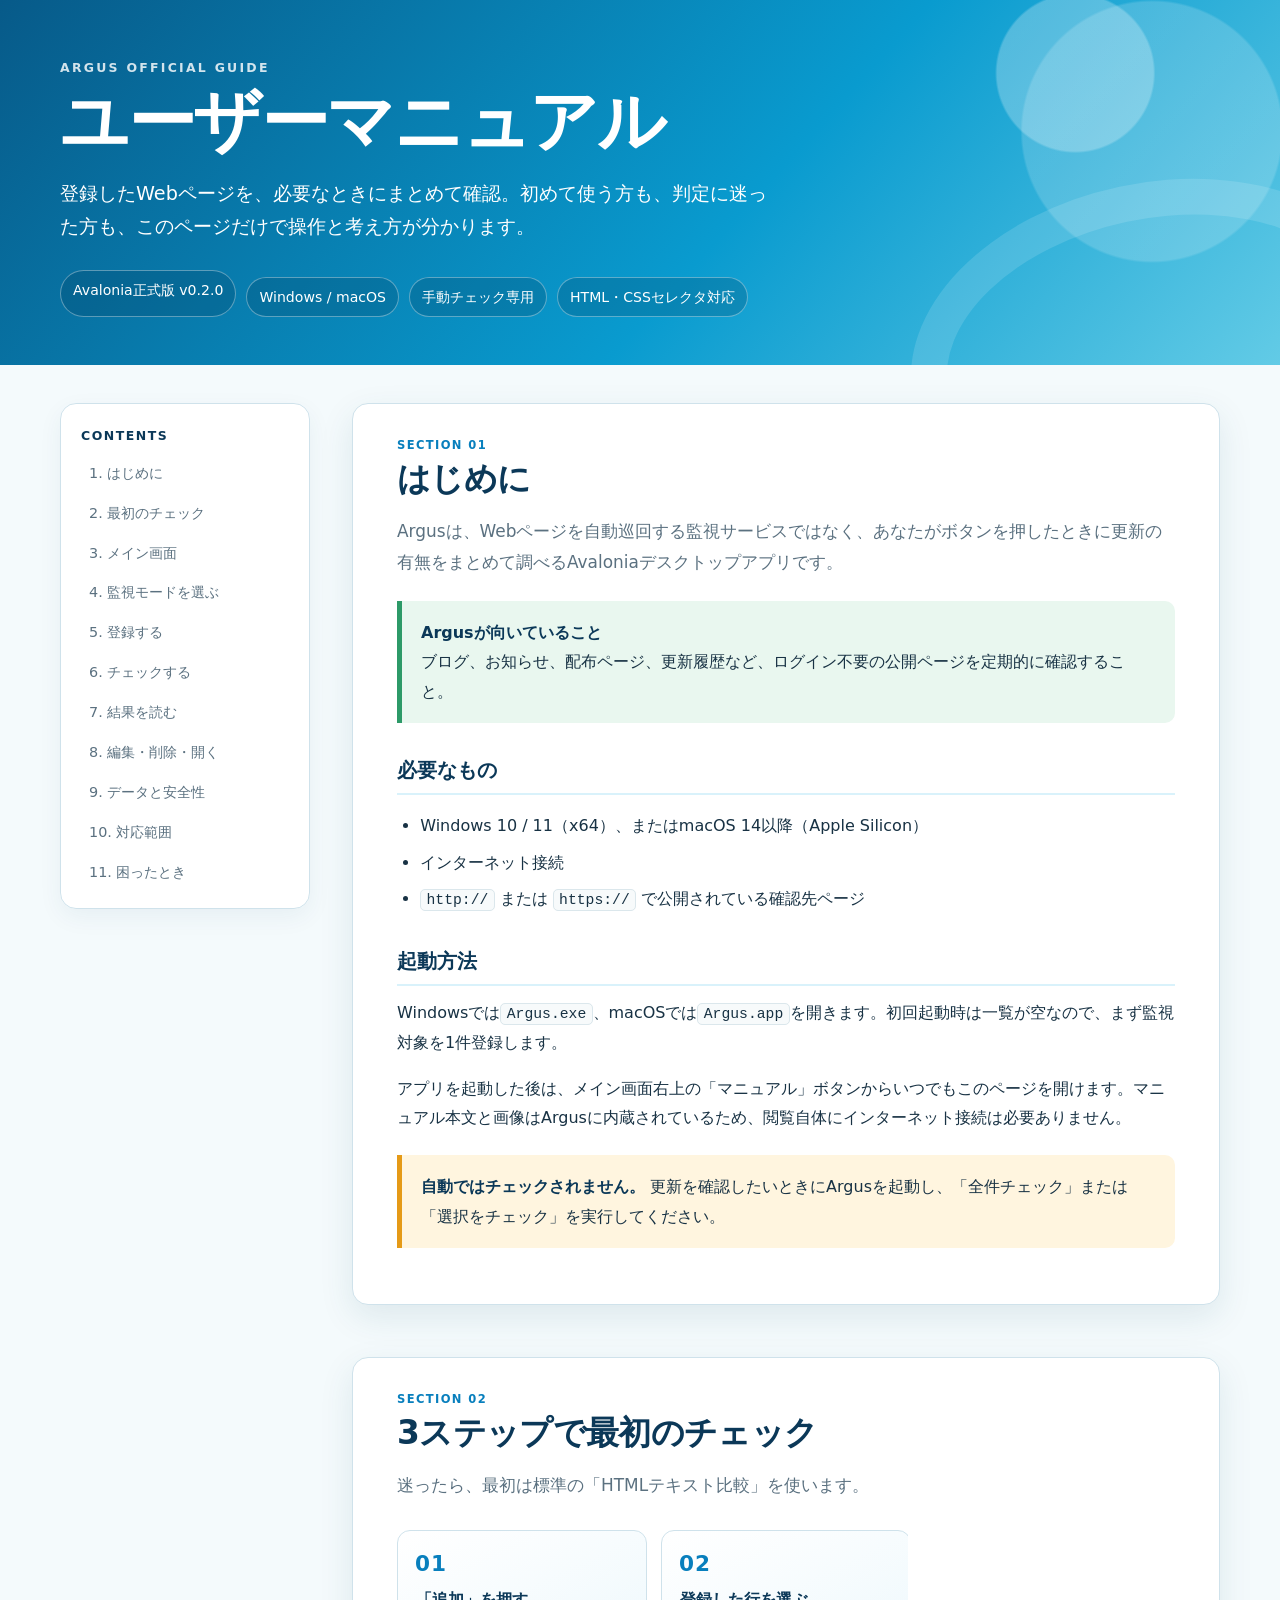
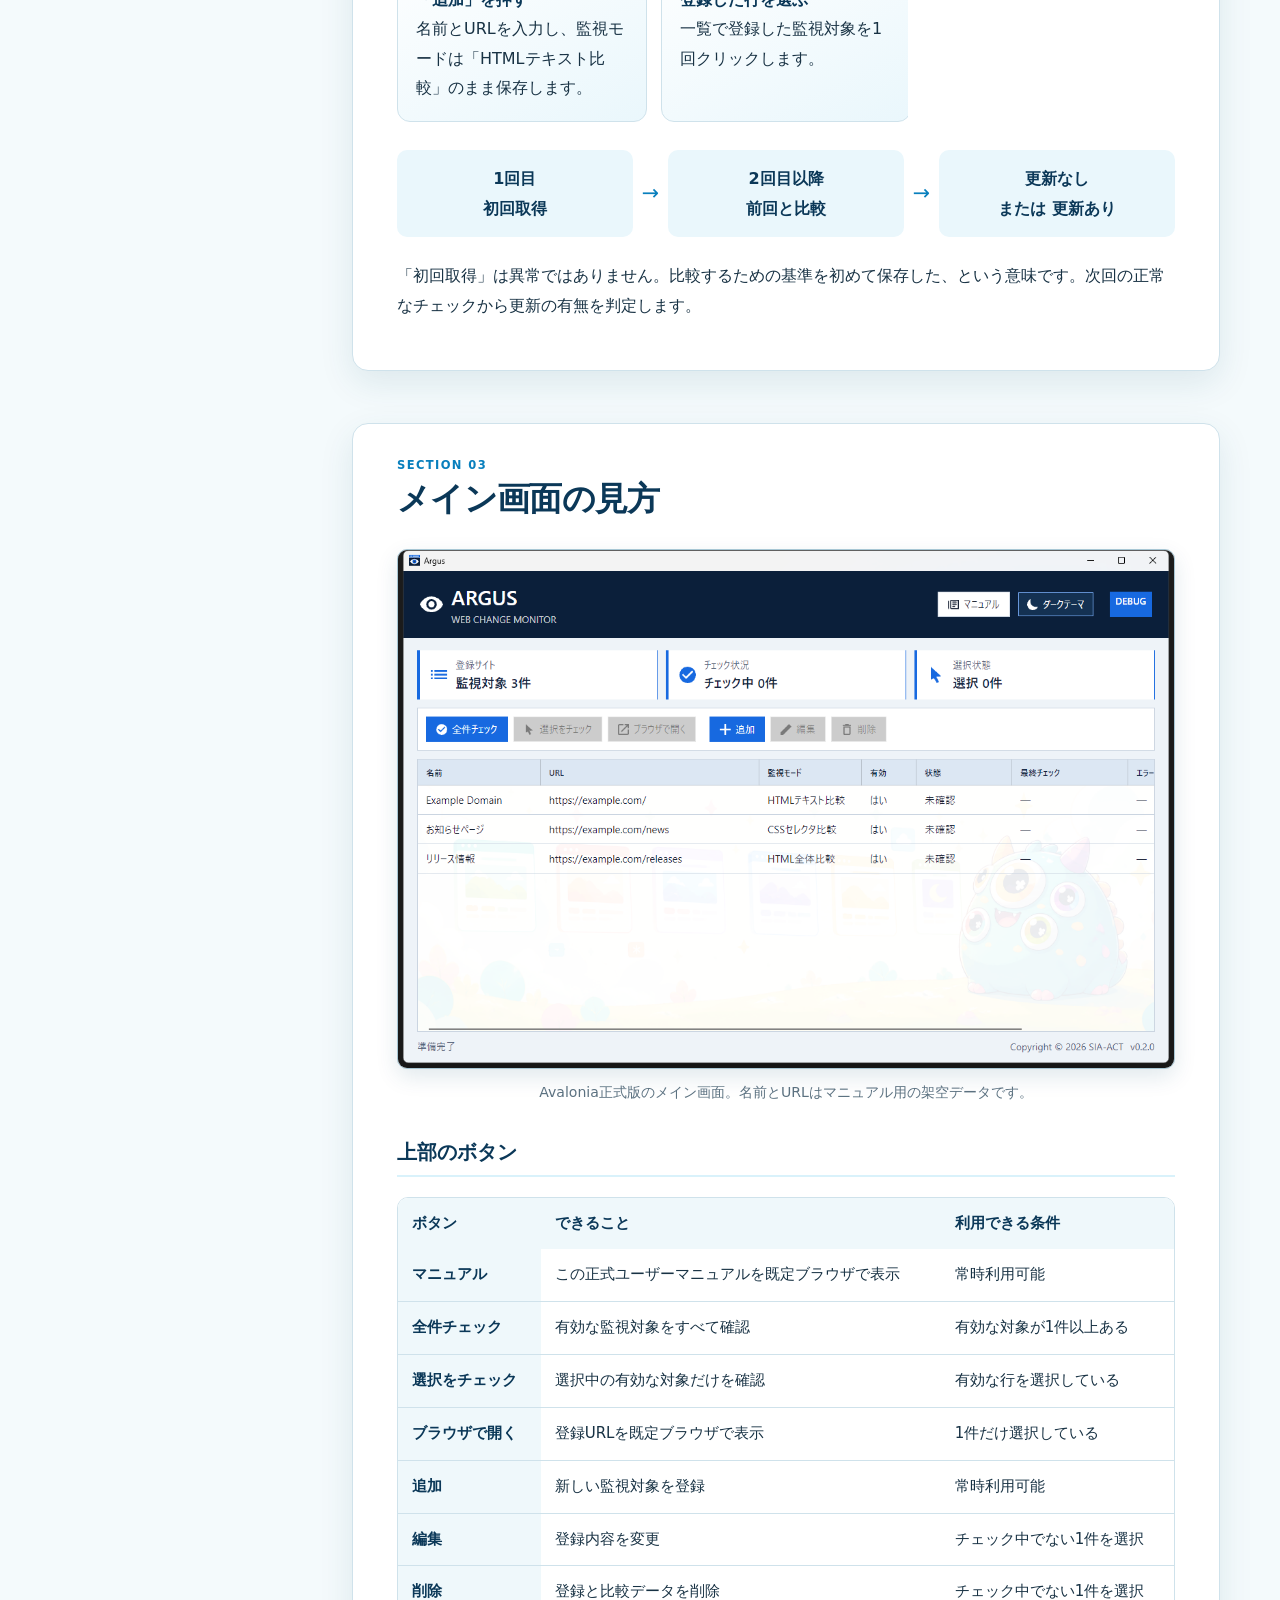
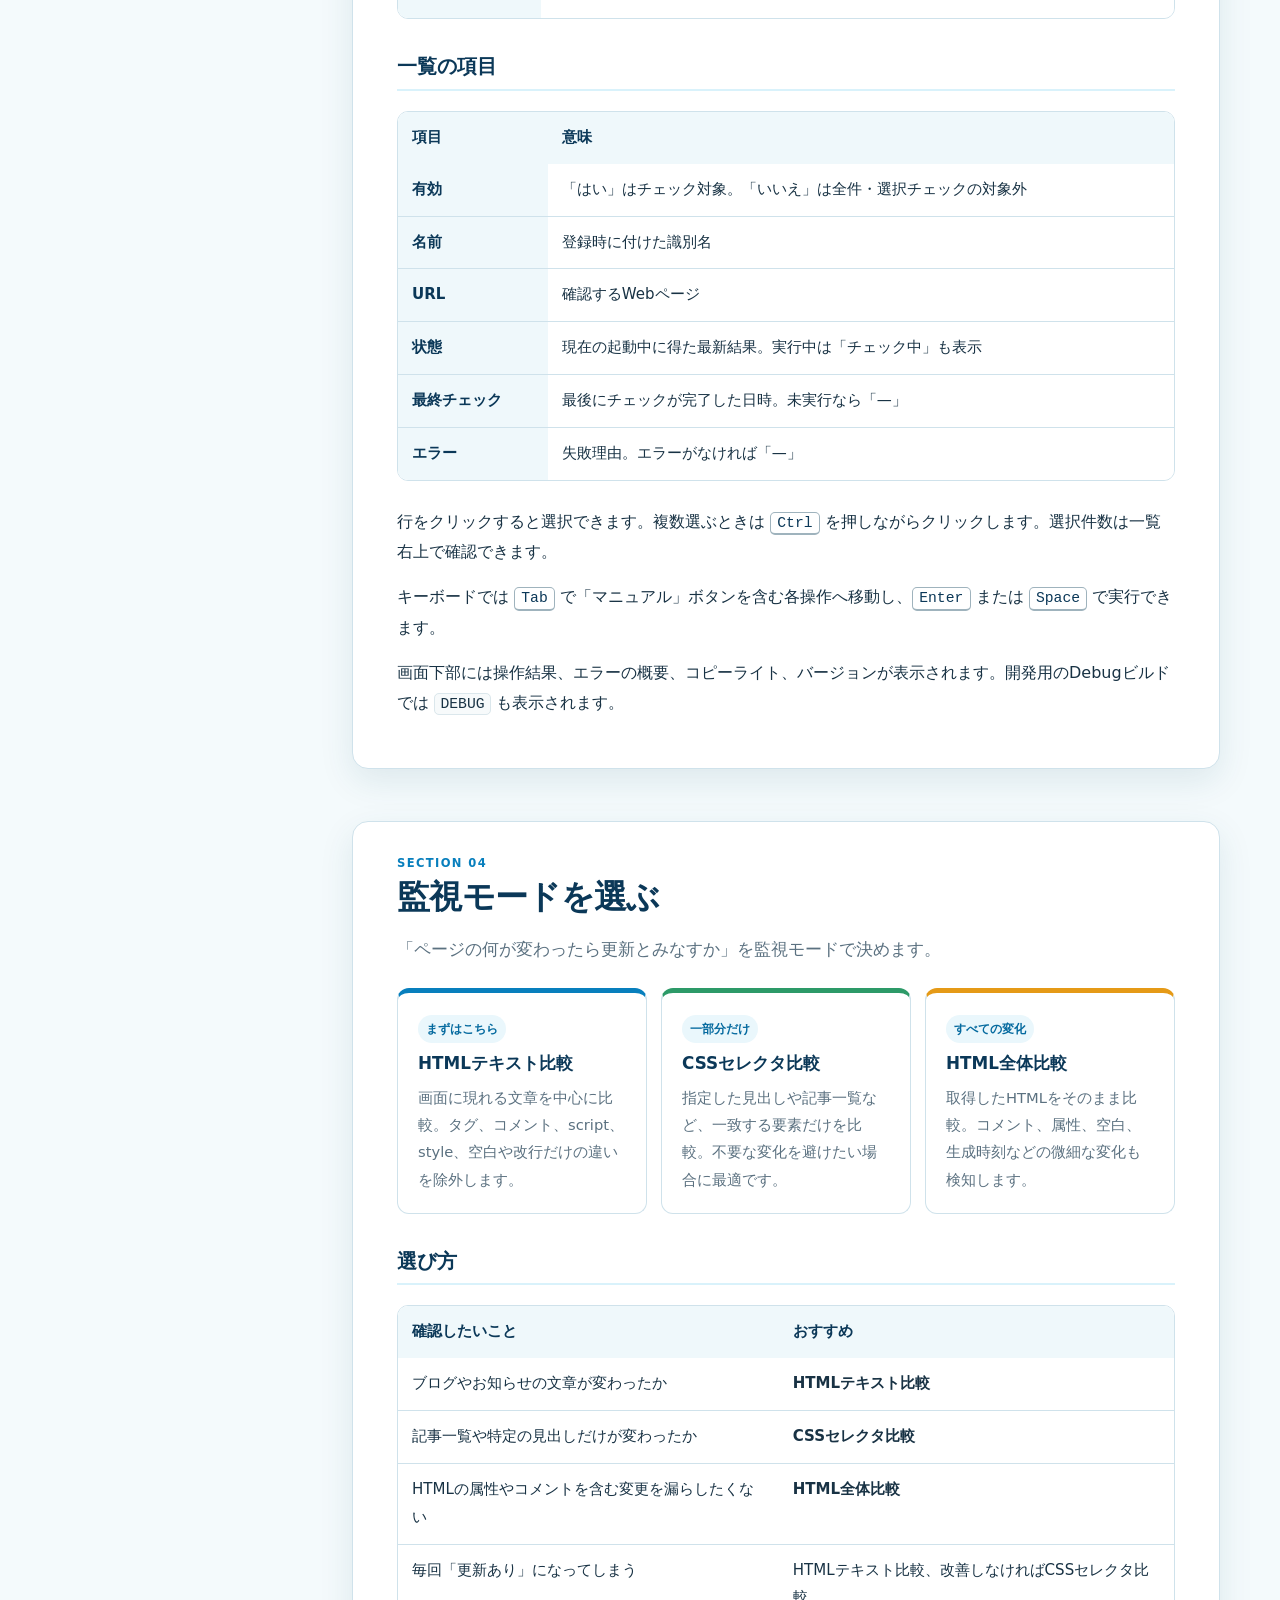
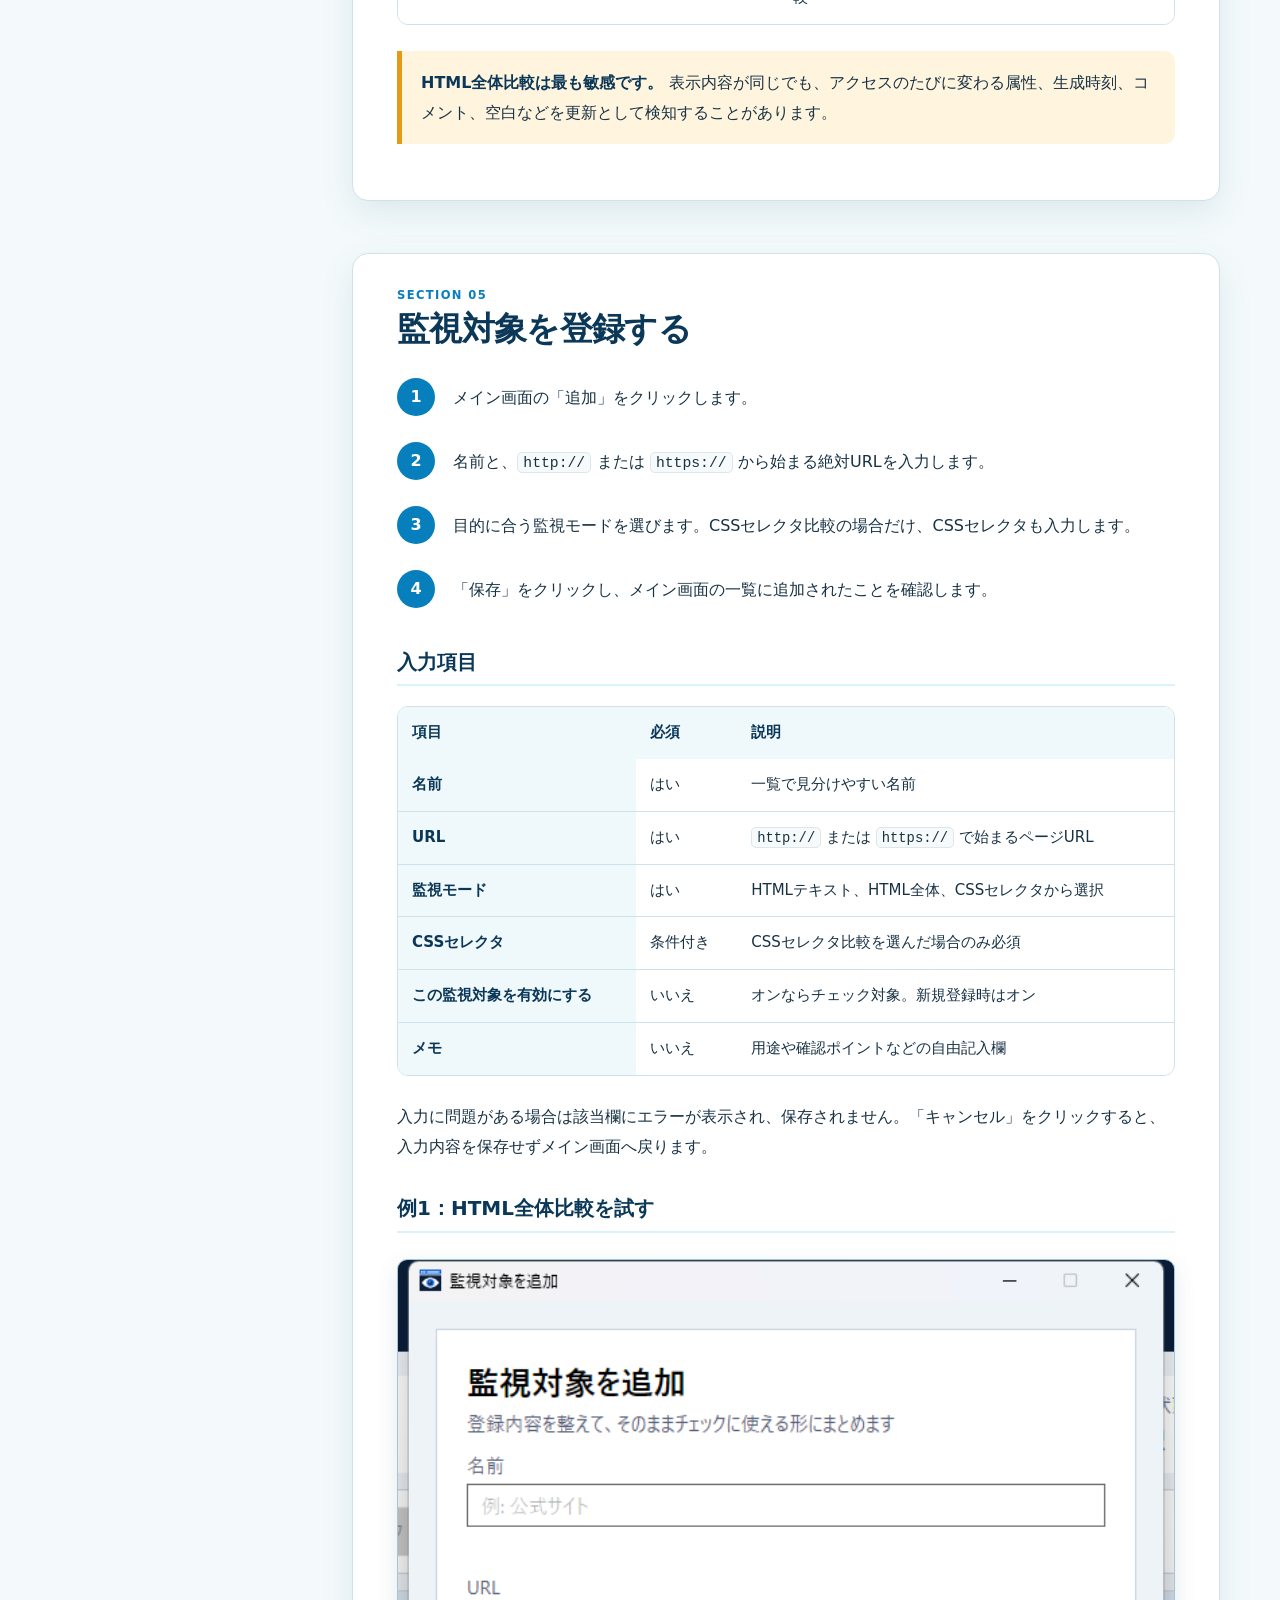
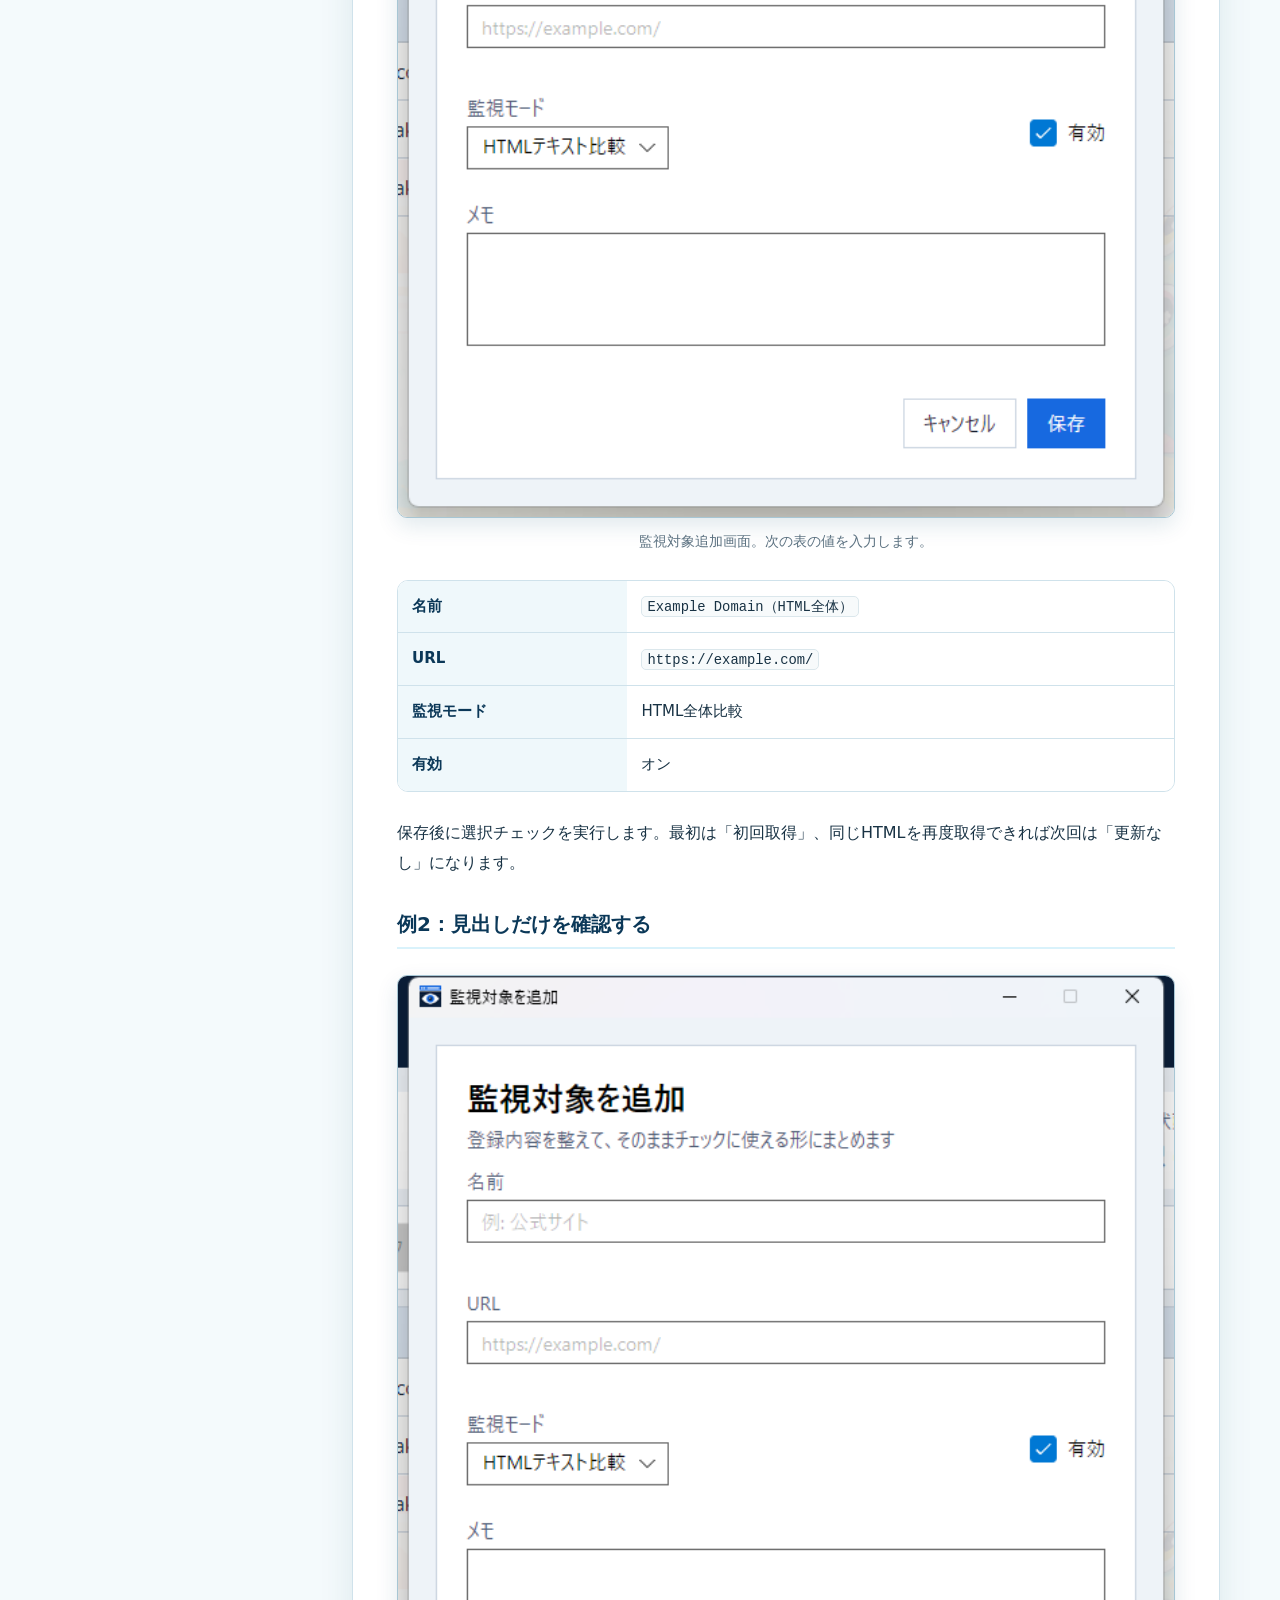
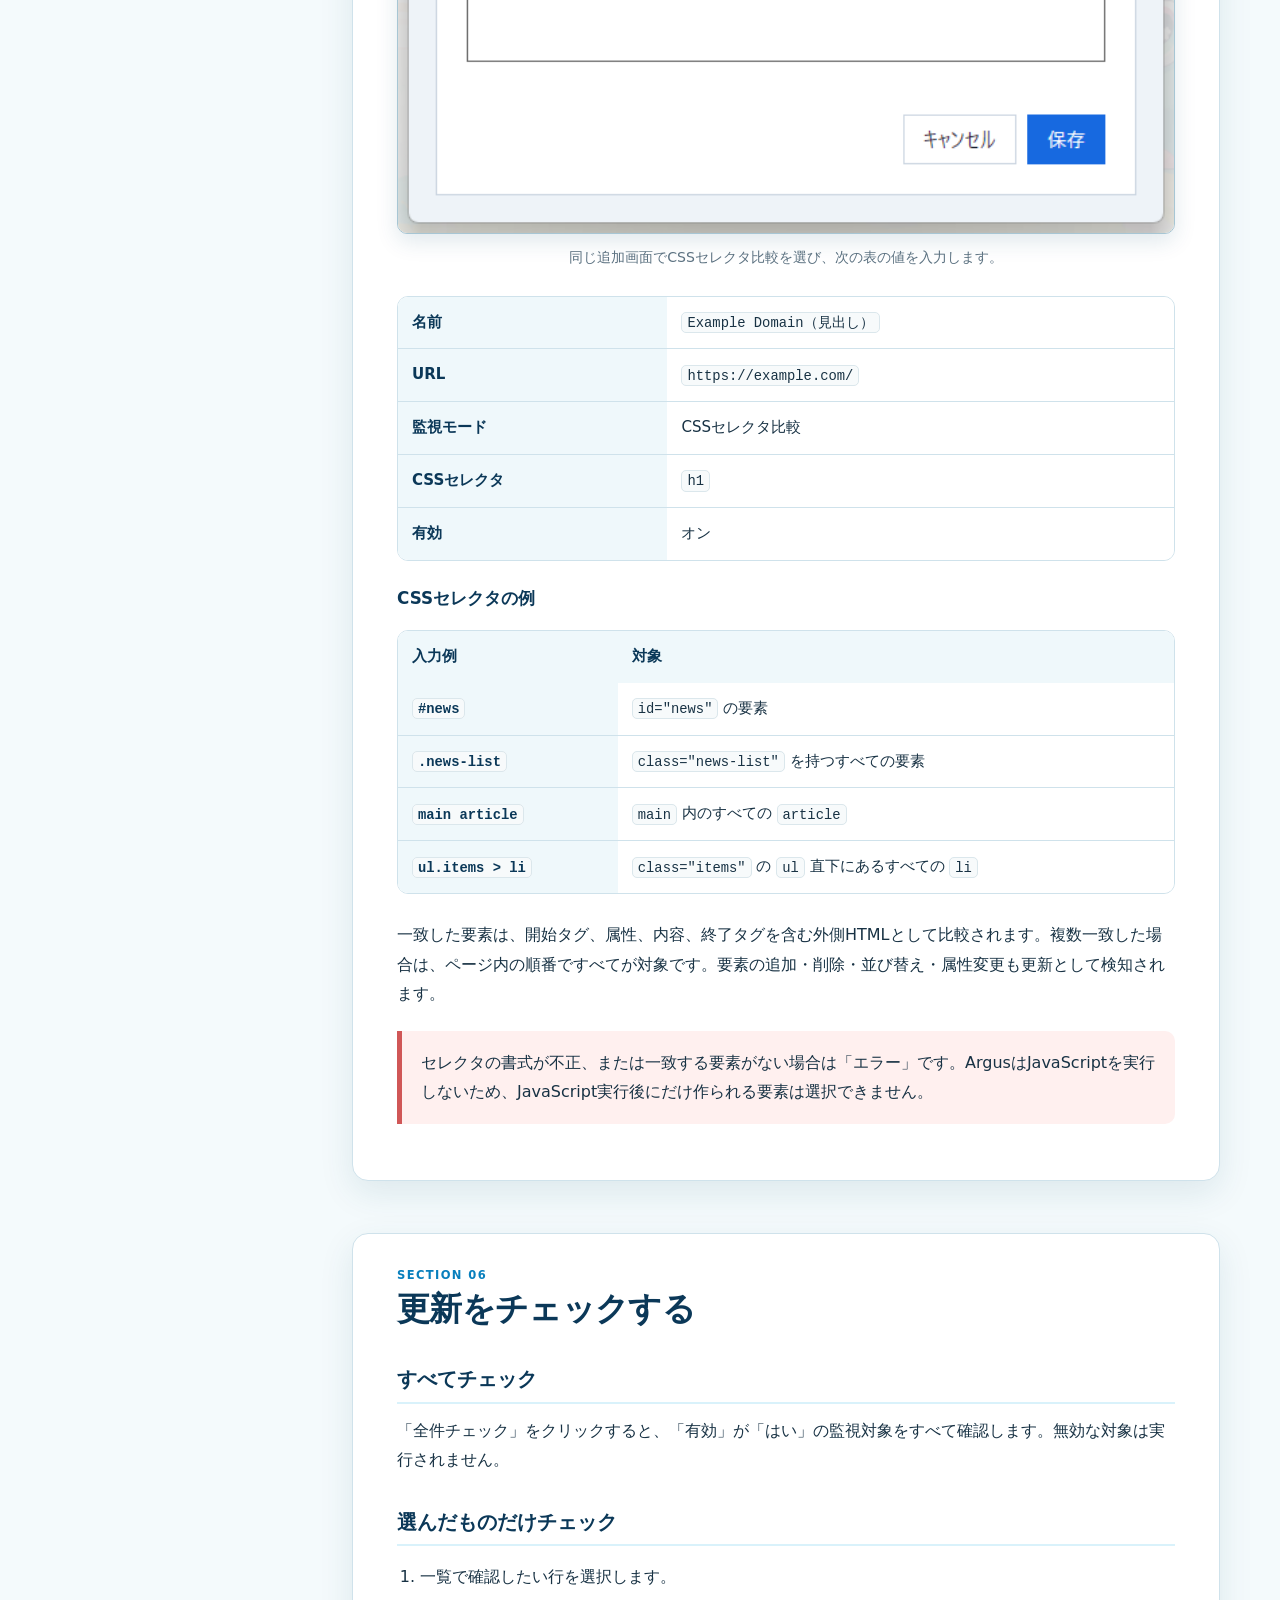
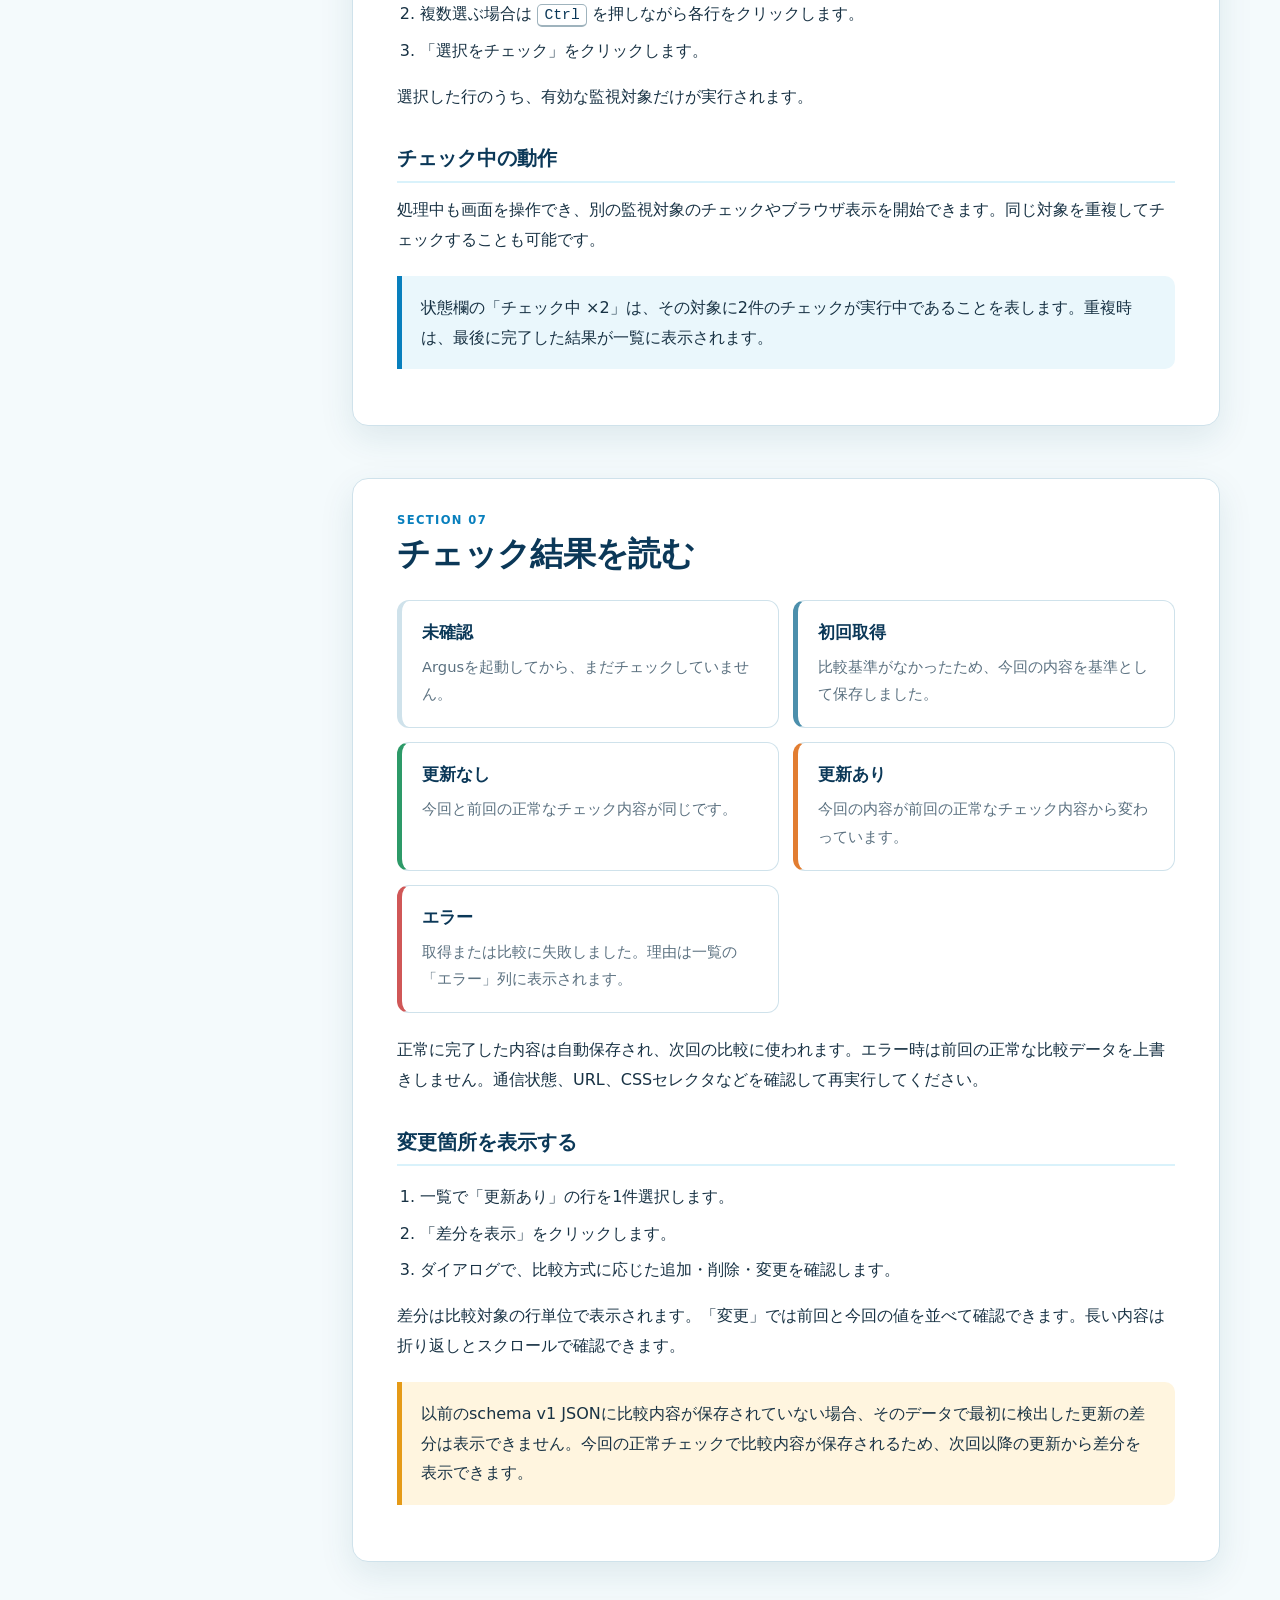
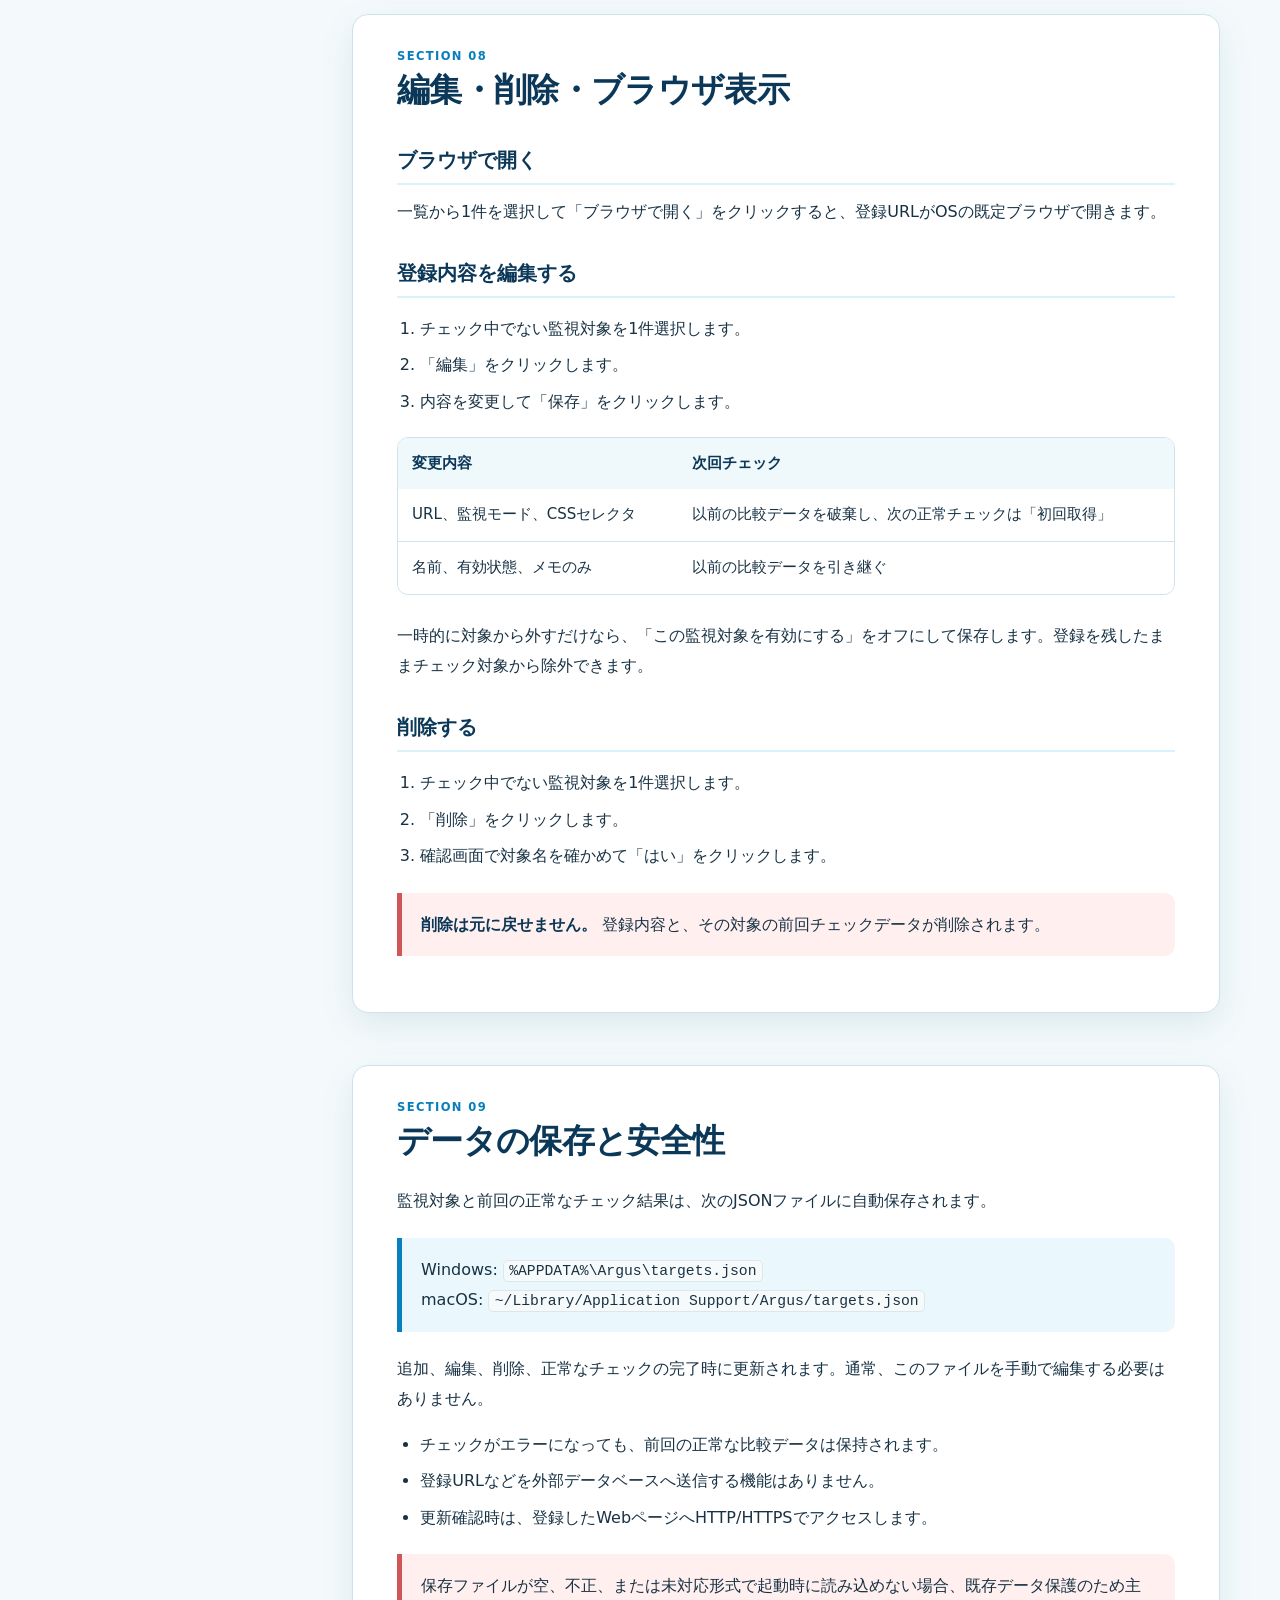
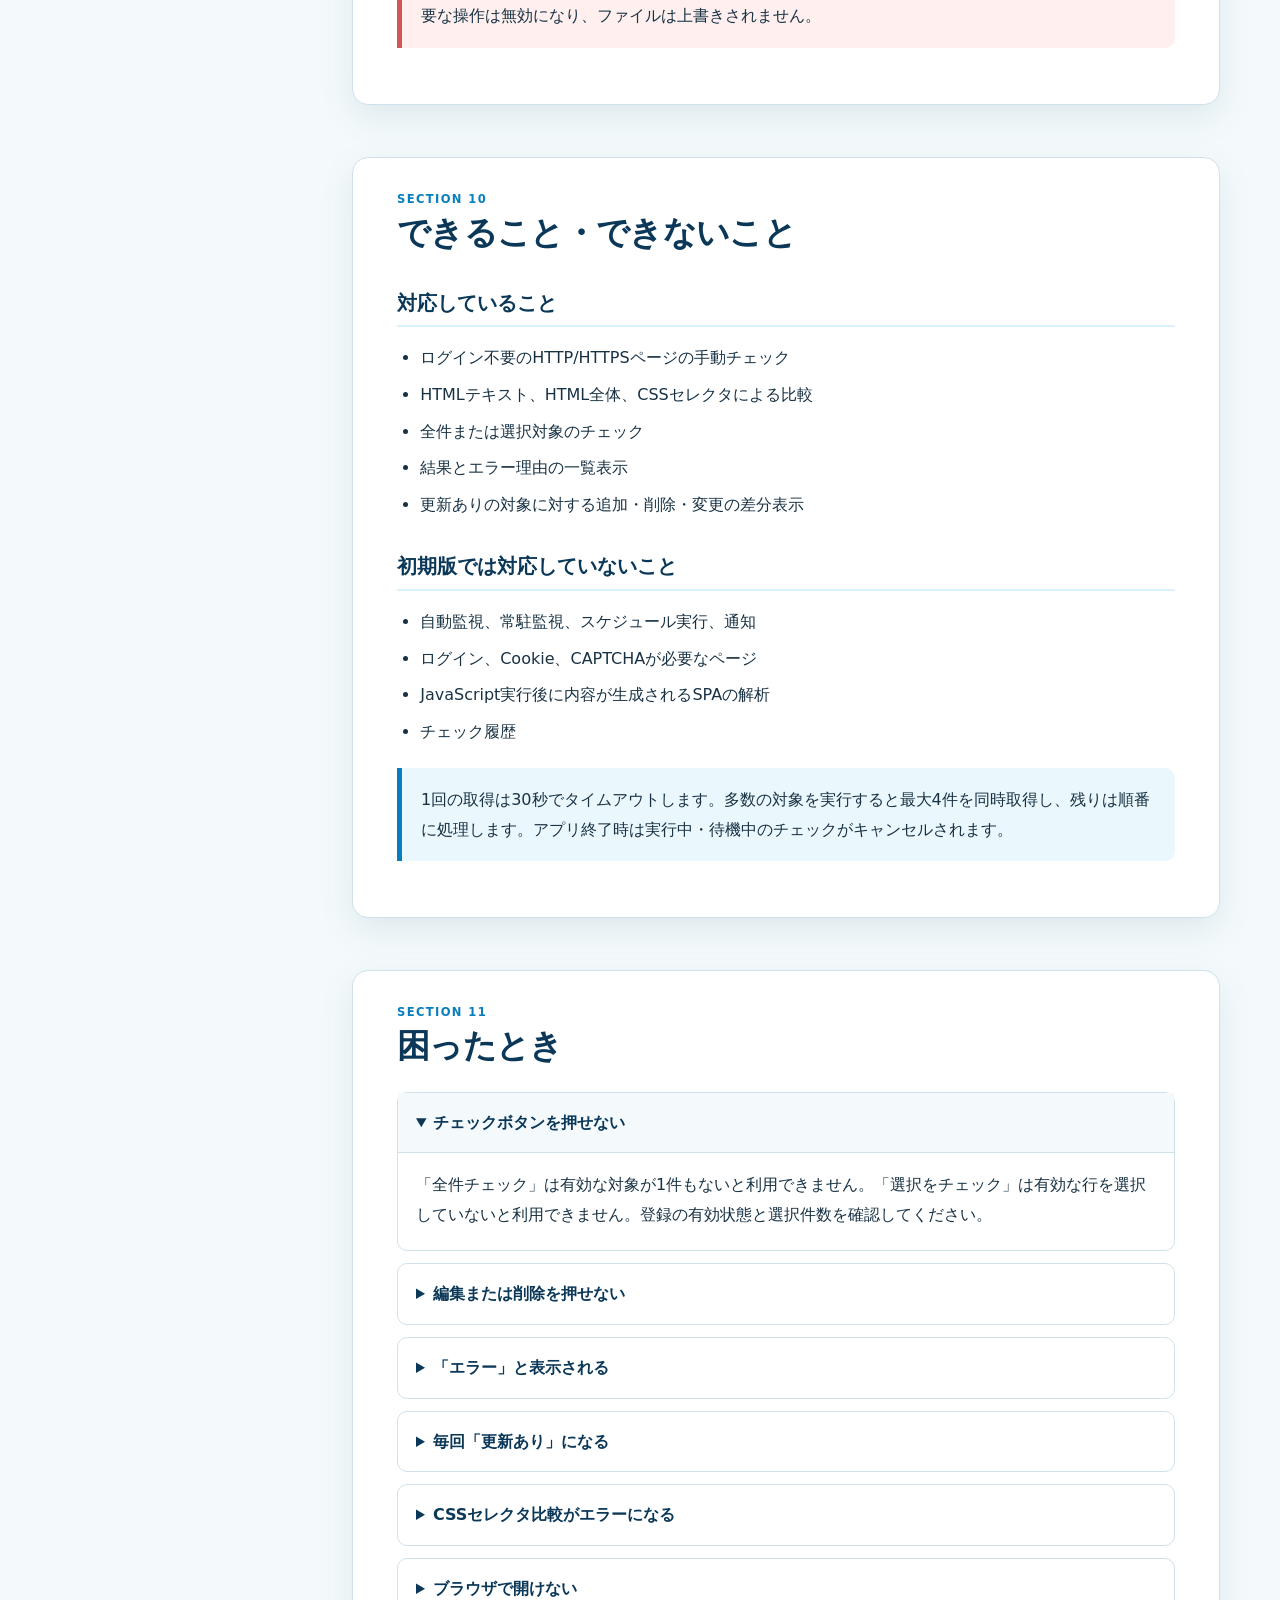
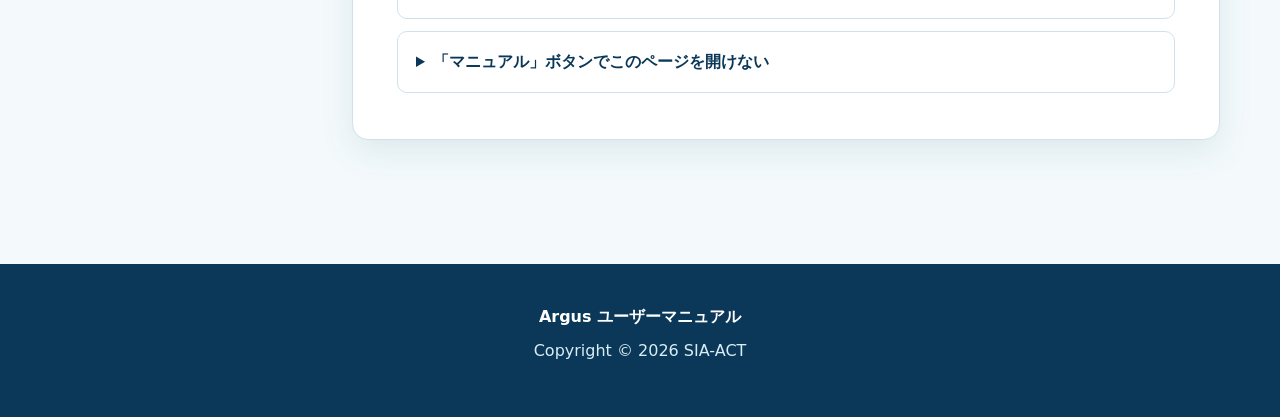
==== Manual/index.html @ 19c4c61d "設定移行計画と差分表示機能を追加" ====
<!doctype html>
<html lang="ja">
<head>
  <meta charset="utf-8">
  <meta name="viewport" content="width=device-width, initial-scale=1">
  <meta name="description" content="ArgusでWebページの更新を手動確認するための公式ユーザーマニュアル">
  <title>Argus ユーザーマニュアル</title>
  <style>
    :root {
      color-scheme: light;
      --navy: #0b3858;
      --blue: #087fbd;
      --blue-dark: #056a9f;
      --blue-pale: #eaf7fc;
      --sky: #d9f2fb;
      --ink: #183244;
      --muted: #5b7180;
      --line: #cfe2eb;
      --surface: #ffffff;
      --page: #f4fafc;
      --green: #17754c;
      --green-pale: #e9f7ef;
      --amber: #8a5200;
      --amber-pale: #fff5df;
      --red: #a53030;
      --red-pale: #fff0ef;
      --shadow: 0 12px 34px rgba(24, 74, 101, 0.10);
      --radius: 16px;
    }

    * { box-sizing: border-box; }

    html {
      scroll-behavior: smooth;
      scroll-padding-top: 24px;
    }

    body {
      margin: 0;
      color: var(--ink);
      background: var(--page);
      font-family: "Yu Gothic UI", "Meiryo", system-ui, sans-serif;
      font-size: 16px;
      line-height: 1.85;
    }

    a { color: var(--blue-dark); }
    a:hover { color: var(--navy); }
    img { max-width: 100%; height: auto; }
    code, kbd {
      font-family: Consolas, "Courier New", monospace;
      font-size: 0.92em;
    }

    code {
      padding: 0.12em 0.36em;
      border: 1px solid #dbe7ec;
      border-radius: 5px;
      background: #f7fafb;
    }

    kbd {
      padding: 0.14em 0.42em;
      border: 1px solid #9fb3bd;
      border-bottom-width: 2px;
      border-radius: 5px;
      background: #fff;
      color: var(--navy);
    }

    .skip-link {
      position: absolute;
      top: -80px;
      left: 16px;
      z-index: 10;
      padding: 10px 14px;
      border-radius: 8px;
      background: var(--navy);
      color: #fff;
    }

    .skip-link:focus { top: 12px; }

    .hero {
      position: relative;
      overflow: hidden;
      color: #fff;
      background:
        radial-gradient(circle at 84% 20%, rgba(255,255,255,.26) 0 7%, transparent 7.2%),
        radial-gradient(circle at 90% 36%, rgba(255,255,255,.17) 0 11%, transparent 11.2%),
        linear-gradient(132deg, #075a89 0%, #099bcf 58%, #62cbe6 100%);
    }

    .hero::after {
      content: "";
      position: absolute;
      right: -120px;
      bottom: -150px;
      width: 420px;
      height: 260px;
      border: 36px solid rgba(255,255,255,.13);
      border-radius: 50%;
      transform: rotate(-12deg);
    }

    .hero-inner {
      position: relative;
      z-index: 1;
      width: min(1160px, calc(100% - 40px));
      margin: 0 auto;
      padding: 56px 0 48px;
    }

    .eyebrow {
      margin: 0 0 6px;
      font-size: 0.78rem;
      font-weight: 700;
      letter-spacing: 0.18em;
      text-transform: uppercase;
      opacity: .82;
    }

    h1 {
      margin: 0;
      font-size: clamp(2.25rem, 6vw, 4.25rem);
      line-height: 1.08;
      letter-spacing: -0.035em;
    }

    .hero-copy {
      max-width: 720px;
      margin: 18px 0 0;
      font-size: clamp(1rem, 2vw, 1.2rem);
      line-height: 1.75;
    }

    .hero-meta {
      display: flex;
      flex-wrap: wrap;
      gap: 10px;
      margin: 26px 0 0;
      padding: 0;
      list-style: none;
    }

    .hero-meta li {
      padding: 6px 12px;
      border: 1px solid rgba(255,255,255,.35);
      border-radius: 999px;
      background: rgba(4,55,87,.22);
      font-size: .88rem;
    }

    .layout {
      display: grid;
      grid-template-columns: 250px minmax(0, 1fr);
      gap: 42px;
      width: min(1160px, calc(100% - 40px));
      margin: 38px auto 72px;
      align-items: start;
    }

    .toc {
      position: sticky;
      top: 20px;
      padding: 20px;
      border: 1px solid var(--line);
      border-radius: var(--radius);
      background: rgba(255,255,255,.94);
      box-shadow: 0 8px 24px rgba(24,74,101,.06);
    }

    .toc-title {
      margin: 0 0 10px;
      color: var(--navy);
      font-size: .78rem;
      font-weight: 800;
      letter-spacing: .12em;
      text-transform: uppercase;
    }

    .toc ol {
      margin: 0;
      padding: 0;
      list-style: none;
    }

    .toc a {
      display: block;
      padding: 6px 8px;
      border-radius: 7px;
      color: var(--muted);
      font-size: .9rem;
      line-height: 1.45;
      text-decoration: none;
    }

    .toc a:hover, .toc a:focus-visible {
      color: var(--navy);
      background: var(--blue-pale);
    }

    main { min-width: 0; }

    section {
      margin: 0 0 52px;
      padding: 34px clamp(22px, 4vw, 44px);
      border: 1px solid var(--line);
      border-radius: var(--radius);
      background: var(--surface);
      box-shadow: var(--shadow);
    }

    h2, h3, h4 {
      color: var(--navy);
      line-height: 1.38;
    }

    h2 {
      margin: 0 0 22px;
      font-size: clamp(1.55rem, 3vw, 2.05rem);
      letter-spacing: -.02em;
    }

    h2 .num {
      display: block;
      margin-bottom: 3px;
      color: var(--blue);
      font-size: .72rem;
      letter-spacing: .12em;
      text-transform: uppercase;
    }

    h3 {
      margin: 34px 0 12px;
      padding-bottom: 8px;
      border-bottom: 2px solid var(--sky);
      font-size: 1.25rem;
    }

    h4 { margin: 26px 0 8px; font-size: 1.05rem; }
    p { margin: 0 0 16px; }
    ul, ol { padding-left: 1.45em; }
    li + li { margin-top: 7px; }

    .lead {
      margin-top: -8px;
      color: var(--muted);
      font-size: 1.06rem;
    }

    .quick-start {
      display: grid;
      grid-template-columns: repeat(3, 1fr);
      gap: 14px;
      margin: 28px 0;
      padding: 0;
      list-style: none;
      counter-reset: quick;
    }

    .quick-start li {
      position: relative;
      min-height: 148px;
      margin: 0;
      padding: 54px 18px 18px;
      border: 1px solid var(--line);
      border-radius: 13px;
      background: linear-gradient(155deg, #fff, var(--blue-pale));
      counter-increment: quick;
    }

    .quick-start li::before {
      content: counter(quick, decimal-leading-zero);
      position: absolute;
      top: 13px;
      left: 17px;
      color: var(--blue);
      font-size: 1.35rem;
      font-weight: 800;
      letter-spacing: .04em;
    }

    .quick-start strong { display: block; color: var(--navy); }

    .callout {
      margin: 22px 0;
      padding: 17px 19px;
      border-left: 5px solid var(--blue);
      border-radius: 0 10px 10px 0;
      background: var(--blue-pale);
    }

    .callout strong { color: var(--navy); }
    .callout p:last-child { margin-bottom: 0; }
    .callout.warning { border-color: #e59a17; background: var(--amber-pale); }
    .callout.danger { border-color: #d05757; background: var(--red-pale); }
    .callout.success { border-color: #2d9a68; background: var(--green-pale); }

    figure { margin: 26px 0; }

    figure img {
      display: block;
      width: 100%;
      border: 1px solid #a7c6d4;
      border-radius: 10px;
      background: #fff;
      box-shadow: 0 8px 22px rgba(12,71,103,.12);
    }

    figcaption {
      margin-top: 10px;
      color: var(--muted);
      font-size: .88rem;
      text-align: center;
    }

    .table-wrap {
      overflow-x: auto;
      margin: 20px 0 26px;
      border: 1px solid var(--line);
      border-radius: 11px;
    }

    table {
      width: 100%;
      border-collapse: collapse;
      background: #fff;
      font-size: .94rem;
    }

    th, td {
      padding: 12px 14px;
      border-bottom: 1px solid var(--line);
      text-align: left;
      vertical-align: top;
    }

    tr:last-child th, tr:last-child td { border-bottom: 0; }
    th { color: var(--navy); background: #eff8fb; font-weight: 700; }

    .mode-grid, .status-grid {
      display: grid;
      grid-template-columns: repeat(3, 1fr);
      gap: 14px;
      margin: 22px 0;
    }

    .mode-card, .status-card {
      padding: 20px;
      border: 1px solid var(--line);
      border-radius: 12px;
      background: #fff;
    }

    .mode-card h3, .status-card h3 {
      margin: 0 0 9px;
      padding: 0;
      border: 0;
      font-size: 1.05rem;
    }

    .mode-card p, .status-card p { margin: 0; color: var(--muted); font-size: .92rem; }
    .mode-card.recommended { border-top: 5px solid var(--blue); }
    .mode-card.precise { border-top: 5px solid #2d9a68; }
    .mode-card.sensitive { border-top: 5px solid #e59a17; }

    .badge {
      display: inline-block;
      margin-bottom: 9px;
      padding: 3px 8px;
      border-radius: 999px;
      color: var(--blue-dark);
      background: var(--blue-pale);
      font-size: .75rem;
      font-weight: 700;
    }

    .steps { counter-reset: steps; list-style: none; padding: 0; }
    .steps > li {
      position: relative;
      min-height: 48px;
      margin: 16px 0;
      padding: 8px 0 8px 56px;
      counter-increment: steps;
    }

    .steps > li::before {
      content: counter(steps);
      position: absolute;
      left: 0;
      top: 3px;
      display: grid;
      width: 38px;
      height: 38px;
      place-items: center;
      border-radius: 50%;
      color: #fff;
      background: var(--blue);
      font-weight: 800;
    }

    .status-grid { grid-template-columns: repeat(2, 1fr); }
    .status-card { border-left: 5px solid var(--line); }
    .status-card.first { border-left-color: #4c8fac; }
    .status-card.same { border-left-color: #2d9a68; }
    .status-card.changed { border-left-color: #e27d31; }
    .status-card.error { border-left-color: #d05757; }

    details {
      margin: 12px 0;
      border: 1px solid var(--line);
      border-radius: 10px;
      background: #fff;
    }

    summary {
      padding: 15px 18px;
      color: var(--navy);
      cursor: pointer;
      font-weight: 700;
    }

    details[open] summary { border-bottom: 1px solid var(--line); background: #f4fafc; }
    .details-body { padding: 17px 18px 5px; }

    .mini-flow {
      display: flex;
      align-items: stretch;
      gap: 9px;
      margin: 24px 0;
    }

    .mini-flow div {
      flex: 1;
      padding: 14px;
      border-radius: 10px;
      color: var(--navy);
      background: var(--blue-pale);
      text-align: center;
      font-weight: 700;
    }

    .mini-flow span { align-self: center; color: var(--blue); font-size: 1.3rem; }

    .footer {
      padding: 34px 20px 48px;
      color: #d9edf5;
      background: var(--navy);
      text-align: center;
    }

    .footer strong { color: #fff; }
    .footer p { margin: 4px 0; }

    @media (max-width: 900px) {
      .layout { grid-template-columns: 1fr; gap: 22px; }
      .toc { position: static; }
      .toc ol { columns: 2; }
      .quick-start, .mode-grid { grid-template-columns: 1fr; }
      .quick-start li { min-height: 0; }
    }

    @media (max-width: 620px) {
      body { font-size: 15px; }
      .hero-inner, .layout { width: min(100% - 24px, 1160px); }
      .hero-inner { padding: 38px 0 36px; }
      .layout { margin-top: 18px; }
      section { padding: 26px 18px; margin-bottom: 24px; border-radius: 12px; }
      .toc ol { columns: 1; }
      .status-grid { grid-template-columns: 1fr; }
      .mini-flow { display: grid; }
      .mini-flow span { transform: rotate(90deg); text-align: center; }
      th, td { min-width: 130px; padding: 10px; }
    }

    @media print {
      body { background: #fff; font-size: 11pt; }
      .hero { color: var(--ink); background: #fff; border-bottom: 2px solid var(--navy); }
      .hero-inner { padding: 24px 0; }
      .hero-meta li { border-color: var(--line); background: #fff; }
      .layout { display: block; width: 100%; margin: 0; }
      .toc { display: none; }
      section { break-inside: avoid; margin: 0; padding: 24px 0; border: 0; border-radius: 0; box-shadow: none; }
      .footer { color: var(--ink); background: #fff; border-top: 1px solid var(--line); }
      .footer strong { color: var(--ink); }
      a { color: inherit; text-decoration: none; }
    }
  </style>
</head>
<body>
  <a class="skip-link" href="#content">本文へ移動</a>

  <header class="hero">
    <div class="hero-inner">
      <p class="eyebrow">Argus official guide</p>
      <h1>ユーザーマニュアル</h1>
      <p class="hero-copy">登録したWebページを、必要なときにまとめて確認。初めて使う方も、判定に迷った方も、このページだけで操作と考え方が分かります。</p>
      <ul class="hero-meta" aria-label="対応情報">
        <li>Avalonia正式版 v0.2.0</li>
        <li>Windows / macOS</li>
        <li>手動チェック専用</li>
        <li>HTML・CSSセレクタ対応</li>
      </ul>
    </div>
  </header>

  <div class="layout">
    <nav class="toc" aria-label="目次">
      <p class="toc-title">Contents</p>
      <ol>
        <li><a href="#start">1. はじめに</a></li>
        <li><a href="#quickstart">2. 最初のチェック</a></li>
        <li><a href="#main-screen">3. メイン画面</a></li>
        <li><a href="#modes">4. 監視モードを選ぶ</a></li>
        <li><a href="#register">5. 登録する</a></li>
        <li><a href="#check">6. チェックする</a></li>
        <li><a href="#results">7. 結果を読む</a></li>
        <li><a href="#manage">8. 編集・削除・開く</a></li>
        <li><a href="#data">9. データと安全性</a></li>
        <li><a href="#limits">10. 対応範囲</a></li>
        <li><a href="#trouble">11. 困ったとき</a></li>
      </ol>
    </nav>

    <main id="content">
      <section id="start">
        <h2><span class="num">Section 01</span>はじめに</h2>
        <p class="lead">Argusは、Webページを自動巡回する監視サービスではなく、あなたがボタンを押したときに更新の有無をまとめて調べるAvaloniaデスクトップアプリです。</p>

        <div class="callout success">
          <p><strong>Argusが向いていること</strong><br>ブログ、お知らせ、配布ページ、更新履歴など、ログイン不要の公開ページを定期的に確認すること。</p>
        </div>

        <h3>必要なもの</h3>
        <ul>
          <li>Windows 10 / 11（x64）、またはmacOS 14以降（Apple Silicon）</li>
          <li>インターネット接続</li>
          <li><code>http://</code> または <code>https://</code> で公開されている確認先ページ</li>
        </ul>

        <h3>起動方法</h3>
        <p>Windowsでは<code>Argus.exe</code>、macOSでは<code>Argus.app</code>を開きます。初回起動時は一覧が空なので、まず監視対象を1件登録します。</p>
        <p>アプリを起動した後は、メイン画面右上の「マニュアル」ボタンからいつでもこのページを開けます。マニュアル本文と画像はArgusに内蔵されているため、閲覧自体にインターネット接続は必要ありません。</p>
        <div class="callout warning">
          <p><strong>自動ではチェックされません。</strong> 更新を確認したいときにArgusを起動し、「全件チェック」または「選択をチェック」を実行してください。</p>
        </div>
      </section>

      <section id="quickstart">
        <h2><span class="num">Section 02</span>3ステップで最初のチェック</h2>
        <p class="lead">迷ったら、最初は標準の「HTMLテキスト比較」を使います。</p>
        <ol class="quick-start">
          <li><strong>「追加」を押す</strong>名前とURLを入力し、監視モードは「HTMLテキスト比較」のまま保存します。</li>
          <li><strong>登録した行を選ぶ</strong>一覧で登録した監視対象を1回クリックします。</li>
          <li><strong>「選択をチェック」を押す</strong>最初の成功時は「初回取得」と表示されます。</li>
        </ol>
        <div class="mini-flow" aria-label="更新判定の流れ">
          <div>1回目<br>初回取得</div><span aria-hidden="true">→</span>
          <div>2回目以降<br>前回と比較</div><span aria-hidden="true">→</span>
          <div>更新なし<br>または 更新あり</div>
        </div>
        <p>「初回取得」は異常ではありません。比較するための基準を初めて保存した、という意味です。次回の正常なチェックから更新の有無を判定します。</p>
      </section>

      <section id="main-screen">
        <h2><span class="num">Section 03</span>メイン画面の見方</h2>
        <figure>
          <img src="main.png" width="1136" height="759" alt="ArgusのAvaloniaメイン画面。ヘッダー右側にマニュアルとテーマ切替、上部にチェックと管理のボタン、中央に架空の監視対象一覧、下部にメッセージとv0.2.0を表示">
          <figcaption>Avalonia正式版のメイン画面。名前とURLはマニュアル用の架空データです。</figcaption>
        </figure>

        <h3>上部のボタン</h3>
        <div class="table-wrap">
          <table>
            <thead><tr><th scope="col">ボタン</th><th scope="col">できること</th><th scope="col">利用できる条件</th></tr></thead>
            <tbody>
              <tr><th scope="row">マニュアル</th><td>この正式ユーザーマニュアルを既定ブラウザで表示</td><td>常時利用可能</td></tr>
              <tr><th scope="row">全件チェック</th><td>有効な監視対象をすべて確認</td><td>有効な対象が1件以上ある</td></tr>
              <tr><th scope="row">選択をチェック</th><td>選択中の有効な対象だけを確認</td><td>有効な行を選択している</td></tr>
              <tr><th scope="row">ブラウザで開く</th><td>登録URLを既定ブラウザで表示</td><td>1件だけ選択している</td></tr>
              <tr><th scope="row">追加</th><td>新しい監視対象を登録</td><td>常時利用可能</td></tr>
              <tr><th scope="row">編集</th><td>登録内容を変更</td><td>チェック中でない1件を選択</td></tr>
              <tr><th scope="row">削除</th><td>登録と比較データを削除</td><td>チェック中でない1件を選択</td></tr>
            </tbody>
          </table>
        </div>

        <h3>一覧の項目</h3>
        <div class="table-wrap">
          <table>
            <thead><tr><th scope="col">項目</th><th scope="col">意味</th></tr></thead>
            <tbody>
              <tr><th scope="row">有効</th><td>「はい」はチェック対象。「いいえ」は全件・選択チェックの対象外</td></tr>
              <tr><th scope="row">名前</th><td>登録時に付けた識別名</td></tr>
              <tr><th scope="row">URL</th><td>確認するWebページ</td></tr>
              <tr><th scope="row">状態</th><td>現在の起動中に得た最新結果。実行中は「チェック中」も表示</td></tr>
              <tr><th scope="row">最終チェック</th><td>最後にチェックが完了した日時。未実行なら「—」</td></tr>
              <tr><th scope="row">エラー</th><td>失敗理由。エラーがなければ「—」</td></tr>
            </tbody>
          </table>
        </div>
        <p>行をクリックすると選択できます。複数選ぶときは <kbd>Ctrl</kbd> を押しながらクリックします。選択件数は一覧右上で確認できます。</p>
        <p>キーボードでは <kbd>Tab</kbd> で「マニュアル」ボタンを含む各操作へ移動し、<kbd>Enter</kbd> または <kbd>Space</kbd> で実行できます。</p>
        <p>画面下部には操作結果、エラーの概要、コピーライト、バージョンが表示されます。開発用のDebugビルドでは <code>DEBUG</code> も表示されます。</p>
      </section>

      <section id="modes">
        <h2><span class="num">Section 04</span>監視モードを選ぶ</h2>
        <p class="lead">「ページの何が変わったら更新とみなすか」を監視モードで決めます。</p>
        <div class="mode-grid">
          <article class="mode-card recommended">
            <span class="badge">まずはこちら</span>
            <h3>HTMLテキスト比較</h3>
            <p>画面に現れる文章を中心に比較。タグ、コメント、script、style、空白や改行だけの違いを除外します。</p>
          </article>
          <article class="mode-card precise">
            <span class="badge">一部分だけ</span>
            <h3>CSSセレクタ比較</h3>
            <p>指定した見出しや記事一覧など、一致する要素だけを比較。不要な変化を避けたい場合に最適です。</p>
          </article>
          <article class="mode-card sensitive">
            <span class="badge">すべての変化</span>
            <h3>HTML全体比較</h3>
            <p>取得したHTMLをそのまま比較。コメント、属性、空白、生成時刻などの微細な変化も検知します。</p>
          </article>
        </div>

        <h3>選び方</h3>
        <div class="table-wrap">
          <table>
            <thead><tr><th scope="col">確認したいこと</th><th scope="col">おすすめ</th></tr></thead>
            <tbody>
              <tr><td>ブログやお知らせの文章が変わったか</td><td><strong>HTMLテキスト比較</strong></td></tr>
              <tr><td>記事一覧や特定の見出しだけが変わったか</td><td><strong>CSSセレクタ比較</strong></td></tr>
              <tr><td>HTMLの属性やコメントを含む変更を漏らしたくない</td><td><strong>HTML全体比較</strong></td></tr>
              <tr><td>毎回「更新あり」になってしまう</td><td>HTMLテキスト比較、改善しなければCSSセレクタ比較</td></tr>
            </tbody>
          </table>
        </div>

        <div class="callout warning">
          <p><strong>HTML全体比較は最も敏感です。</strong> 表示内容が同じでも、アクセスのたびに変わる属性、生成時刻、コメント、空白などを更新として検知することがあります。</p>
        </div>
      </section>

      <section id="register">
        <h2><span class="num">Section 05</span>監視対象を登録する</h2>
        <ol class="steps">
          <li>メイン画面の「追加」をクリックします。</li>
          <li>名前と、<code>http://</code> または <code>https://</code> から始まる絶対URLを入力します。</li>
          <li>目的に合う監視モードを選びます。CSSセレクタ比較の場合だけ、CSSセレクタも入力します。</li>
          <li>「保存」をクリックし、メイン画面の一覧に追加されたことを確認します。</li>
        </ol>

        <h3>入力項目</h3>
        <div class="table-wrap">
          <table>
            <thead><tr><th scope="col">項目</th><th scope="col">必須</th><th scope="col">説明</th></tr></thead>
            <tbody>
              <tr><th scope="row">名前</th><td>はい</td><td>一覧で見分けやすい名前</td></tr>
              <tr><th scope="row">URL</th><td>はい</td><td><code>http://</code> または <code>https://</code> で始まるページURL</td></tr>
              <tr><th scope="row">監視モード</th><td>はい</td><td>HTMLテキスト、HTML全体、CSSセレクタから選択</td></tr>
              <tr><th scope="row">CSSセレクタ</th><td>条件付き</td><td>CSSセレクタ比較を選んだ場合のみ必須</td></tr>
              <tr><th scope="row">この監視対象を有効にする</th><td>いいえ</td><td>オンならチェック対象。新規登録時はオン</td></tr>
              <tr><th scope="row">メモ</th><td>いいえ</td><td>用途や確認ポイントなどの自由記入欄</td></tr>
            </tbody>
          </table>
        </div>
        <p>入力に問題がある場合は該当欄にエラーが表示され、保存されません。「キャンセル」をクリックすると、入力内容を保存せずメイン画面へ戻ります。</p>

        <h3 id="whole-html-example">例1：HTML全体比較を試す</h3>
        <figure>
          <img src="entry.png" width="560" height="618" alt="Avalonia正式版の監視対象追加画面">
          <figcaption>監視対象追加画面。次の表の値を入力します。</figcaption>
        </figure>
        <div class="table-wrap">
          <table>
            <tbody>
              <tr><th scope="row">名前</th><td><code>Example Domain（HTML全体）</code></td></tr>
              <tr><th scope="row">URL</th><td><code>https://example.com/</code></td></tr>
              <tr><th scope="row">監視モード</th><td>HTML全体比較</td></tr>
              <tr><th scope="row">有効</th><td>オン</td></tr>
            </tbody>
          </table>
        </div>
        <p>保存後に選択チェックを実行します。最初は「初回取得」、同じHTMLを再度取得できれば次回は「更新なし」になります。</p>

        <h3 id="selector-example">例2：見出しだけを確認する</h3>
        <figure>
          <img src="entry.png" width="560" height="618" alt="Avalonia正式版の監視対象追加画面。CSSセレクタ比較を選ぶと専用入力欄が表示される">
          <figcaption>同じ追加画面でCSSセレクタ比較を選び、次の表の値を入力します。</figcaption>
        </figure>
        <div class="table-wrap">
          <table>
            <tbody>
              <tr><th scope="row">名前</th><td><code>Example Domain（見出し）</code></td></tr>
              <tr><th scope="row">URL</th><td><code>https://example.com/</code></td></tr>
              <tr><th scope="row">監視モード</th><td>CSSセレクタ比較</td></tr>
              <tr><th scope="row">CSSセレクタ</th><td><code>h1</code></td></tr>
              <tr><th scope="row">有効</th><td>オン</td></tr>
            </tbody>
          </table>
        </div>

        <h4>CSSセレクタの例</h4>
        <div class="table-wrap">
          <table>
            <thead><tr><th scope="col">入力例</th><th scope="col">対象</th></tr></thead>
            <tbody>
              <tr><th scope="row"><code>#news</code></th><td><code>id="news"</code> の要素</td></tr>
              <tr><th scope="row"><code>.news-list</code></th><td><code>class="news-list"</code> を持つすべての要素</td></tr>
              <tr><th scope="row"><code>main article</code></th><td><code>main</code> 内のすべての <code>article</code></td></tr>
              <tr><th scope="row"><code>ul.items &gt; li</code></th><td><code>class="items"</code> の <code>ul</code> 直下にあるすべての <code>li</code></td></tr>
            </tbody>
          </table>
        </div>
        <p>一致した要素は、開始タグ、属性、内容、終了タグを含む外側HTMLとして比較されます。複数一致した場合は、ページ内の順番ですべてが対象です。要素の追加・削除・並び替え・属性変更も更新として検知されます。</p>
        <div class="callout danger">
          <p>セレクタの書式が不正、または一致する要素がない場合は「エラー」です。ArgusはJavaScriptを実行しないため、JavaScript実行後にだけ作られる要素は選択できません。</p>
        </div>
      </section>

      <section id="check">
        <h2><span class="num">Section 06</span>更新をチェックする</h2>
        <h3>すべてチェック</h3>
        <p>「全件チェック」をクリックすると、「有効」が「はい」の監視対象をすべて確認します。無効な対象は実行されません。</p>

        <h3>選んだものだけチェック</h3>
        <ol>
          <li>一覧で確認したい行を選択します。</li>
          <li>複数選ぶ場合は <kbd>Ctrl</kbd> を押しながら各行をクリックします。</li>
          <li>「選択をチェック」をクリックします。</li>
        </ol>
        <p>選択した行のうち、有効な監視対象だけが実行されます。</p>

        <h3>チェック中の動作</h3>
        <p>処理中も画面を操作でき、別の監視対象のチェックやブラウザ表示を開始できます。同じ対象を重複してチェックすることも可能です。</p>
        <div class="callout">
          <p>状態欄の「チェック中 ×2」は、その対象に2件のチェックが実行中であることを表します。重複時は、最後に完了した結果が一覧に表示されます。</p>
        </div>
      </section>

      <section id="results">
        <h2><span class="num">Section 07</span>チェック結果を読む</h2>
        <div class="status-grid">
          <article class="status-card"><h3>未確認</h3><p>Argusを起動してから、まだチェックしていません。</p></article>
          <article class="status-card first"><h3>初回取得</h3><p>比較基準がなかったため、今回の内容を基準として保存しました。</p></article>
          <article class="status-card same"><h3>更新なし</h3><p>今回と前回の正常なチェック内容が同じです。</p></article>
          <article class="status-card changed"><h3>更新あり</h3><p>今回の内容が前回の正常なチェック内容から変わっています。</p></article>
          <article class="status-card error"><h3>エラー</h3><p>取得または比較に失敗しました。理由は一覧の「エラー」列に表示されます。</p></article>
        </div>
        <p>正常に完了した内容は自動保存され、次回の比較に使われます。エラー時は前回の正常な比較データを上書きしません。通信状態、URL、CSSセレクタなどを確認して再実行してください。</p>
        <h3>変更箇所を表示する</h3>
        <ol>
          <li>一覧で「更新あり」の行を1件選択します。</li>
          <li>「差分を表示」をクリックします。</li>
          <li>ダイアログで、比較方式に応じた追加・削除・変更を確認します。</li>
        </ol>
        <p>差分は比較対象の行単位で表示されます。「変更」では前回と今回の値を並べて確認できます。長い内容は折り返しとスクロールで確認できます。</p>
        <div class="callout warning">
          <p>以前のschema v1 JSONに比較内容が保存されていない場合、そのデータで最初に検出した更新の差分は表示できません。今回の正常チェックで比較内容が保存されるため、次回以降の更新から差分を表示できます。</p>
        </div>
      </section>

      <section id="manage">
        <h2><span class="num">Section 08</span>編集・削除・ブラウザ表示</h2>
        <h3>ブラウザで開く</h3>
        <p>一覧から1件を選択して「ブラウザで開く」をクリックすると、登録URLがOSの既定ブラウザで開きます。</p>

        <h3>登録内容を編集する</h3>
        <ol>
          <li>チェック中でない監視対象を1件選択します。</li>
          <li>「編集」をクリックします。</li>
          <li>内容を変更して「保存」をクリックします。</li>
        </ol>
        <div class="table-wrap">
          <table>
            <thead><tr><th scope="col">変更内容</th><th scope="col">次回チェック</th></tr></thead>
            <tbody>
              <tr><td>URL、監視モード、CSSセレクタ</td><td>以前の比較データを破棄し、次の正常チェックは「初回取得」</td></tr>
              <tr><td>名前、有効状態、メモのみ</td><td>以前の比較データを引き継ぐ</td></tr>
            </tbody>
          </table>
        </div>
        <p>一時的に対象から外すだけなら、「この監視対象を有効にする」をオフにして保存します。登録を残したままチェック対象から除外できます。</p>

        <h3>削除する</h3>
        <ol>
          <li>チェック中でない監視対象を1件選択します。</li>
          <li>「削除」をクリックします。</li>
          <li>確認画面で対象名を確かめて「はい」をクリックします。</li>
        </ol>
        <div class="callout danger">
          <p><strong>削除は元に戻せません。</strong> 登録内容と、その対象の前回チェックデータが削除されます。</p>
        </div>
      </section>

      <section id="data">
        <h2><span class="num">Section 09</span>データの保存と安全性</h2>
        <p>監視対象と前回の正常なチェック結果は、次のJSONファイルに自動保存されます。</p>
        <div class="callout"><p>Windows: <code>%APPDATA%\Argus\targets.json</code><br>macOS: <code>~/Library/Application Support/Argus/targets.json</code></p></div>
        <p>追加、編集、削除、正常なチェックの完了時に更新されます。通常、このファイルを手動で編集する必要はありません。</p>
        <ul>
          <li>チェックがエラーになっても、前回の正常な比較データは保持されます。</li>
          <li>登録URLなどを外部データベースへ送信する機能はありません。</li>
          <li>更新確認時は、登録したWebページへHTTP/HTTPSでアクセスします。</li>
        </ul>
        <div class="callout danger">
          <p>保存ファイルが空、不正、または未対応形式で起動時に読み込めない場合、既存データ保護のため主要な操作は無効になり、ファイルは上書きされません。</p>
        </div>
      </section>

      <section id="limits">
        <h2><span class="num">Section 10</span>できること・できないこと</h2>
        <h3>対応していること</h3>
        <ul>
          <li>ログイン不要のHTTP/HTTPSページの手動チェック</li>
          <li>HTMLテキスト、HTML全体、CSSセレクタによる比較</li>
          <li>全件または選択対象のチェック</li>
          <li>結果とエラー理由の一覧表示</li>
          <li>更新ありの対象に対する追加・削除・変更の差分表示</li>
        </ul>
        <h3>初期版では対応していないこと</h3>
        <ul>
          <li>自動監視、常駐監視、スケジュール実行、通知</li>
          <li>ログイン、Cookie、CAPTCHAが必要なページ</li>
          <li>JavaScript実行後に内容が生成されるSPAの解析</li>
          <li>チェック履歴</li>
        </ul>
        <div class="callout">
          <p>1回の取得は30秒でタイムアウトします。多数の対象を実行すると最大4件を同時取得し、残りは順番に処理します。アプリ終了時は実行中・待機中のチェックがキャンセルされます。</p>
        </div>
      </section>

      <section id="trouble">
        <h2><span class="num">Section 11</span>困ったとき</h2>

        <details open>
          <summary>チェックボタンを押せない</summary>
          <div class="details-body"><p>「全件チェック」は有効な対象が1件もないと利用できません。「選択をチェック」は有効な行を選択していないと利用できません。登録の有効状態と選択件数を確認してください。</p></div>
        </details>

        <details>
          <summary>編集または削除を押せない</summary>
          <div class="details-body"><p>監視対象を1件だけ選択してください。その対象がチェック中なら、すべてのチェックが完了するまで待ってください。</p></div>
        </details>

        <details>
          <summary>「エラー」と表示される</summary>
          <div class="details-body"><p>一覧の「エラー」列と画面下部のメッセージを確認します。インターネット接続、URL、ページの公開状態、CSSセレクタを確認して再実行してください。前回の正常な比較データは保持されています。</p></div>
        </details>

        <details>
          <summary>毎回「更新あり」になる</summary>
          <div class="details-body"><p>日付、閲覧数、広告、生成時刻など、アクセスのたびに変わる部分が含まれている可能性があります。HTML全体比較ならHTMLテキスト比較へ変更します。それでも続く場合はCSSセレクタ比較を選び、確認したい要素の <code>id</code>、<code>class</code>、タグ名などを指定してください。</p></div>
        </details>

        <details>
          <summary>CSSセレクタ比較がエラーになる</summary>
          <div class="details-body"><p>セレクタの書式と、対象ページの取得時点のHTMLに一致する要素があるか確認します。ブラウザ上では見えていても、JavaScriptで後から生成される要素はArgusでは取得できません。</p></div>
        </details>

        <details>
          <summary>ブラウザで開けない</summary>
          <div class="details-body"><p>登録URLと、OSの既定ブラウザ設定を確認してください。URLを編集した場合は、次の正常なチェックが「初回取得」になる点にも注意してください。</p></div>
        </details>

        <details>
          <summary>「マニュアル」ボタンでこのページを開けない</summary>
          <div class="details-body"><p>OSの既定ブラウザ設定と一時フォルダーへの書き込み権限を確認し、Argusを再起動してください。マニュアルはバージョン別の一時フォルダーへ展開されますが、監視対象データや前回の正常な比較結果には影響しません。</p></div>
        </details>
      </section>
    </main>
  </div>

  <footer class="footer">
    <p><strong>Argus ユーザーマニュアル</strong></p>
    <p>Copyright © 2026 SIA-ACT</p>
  </footer>
</body>
</html>
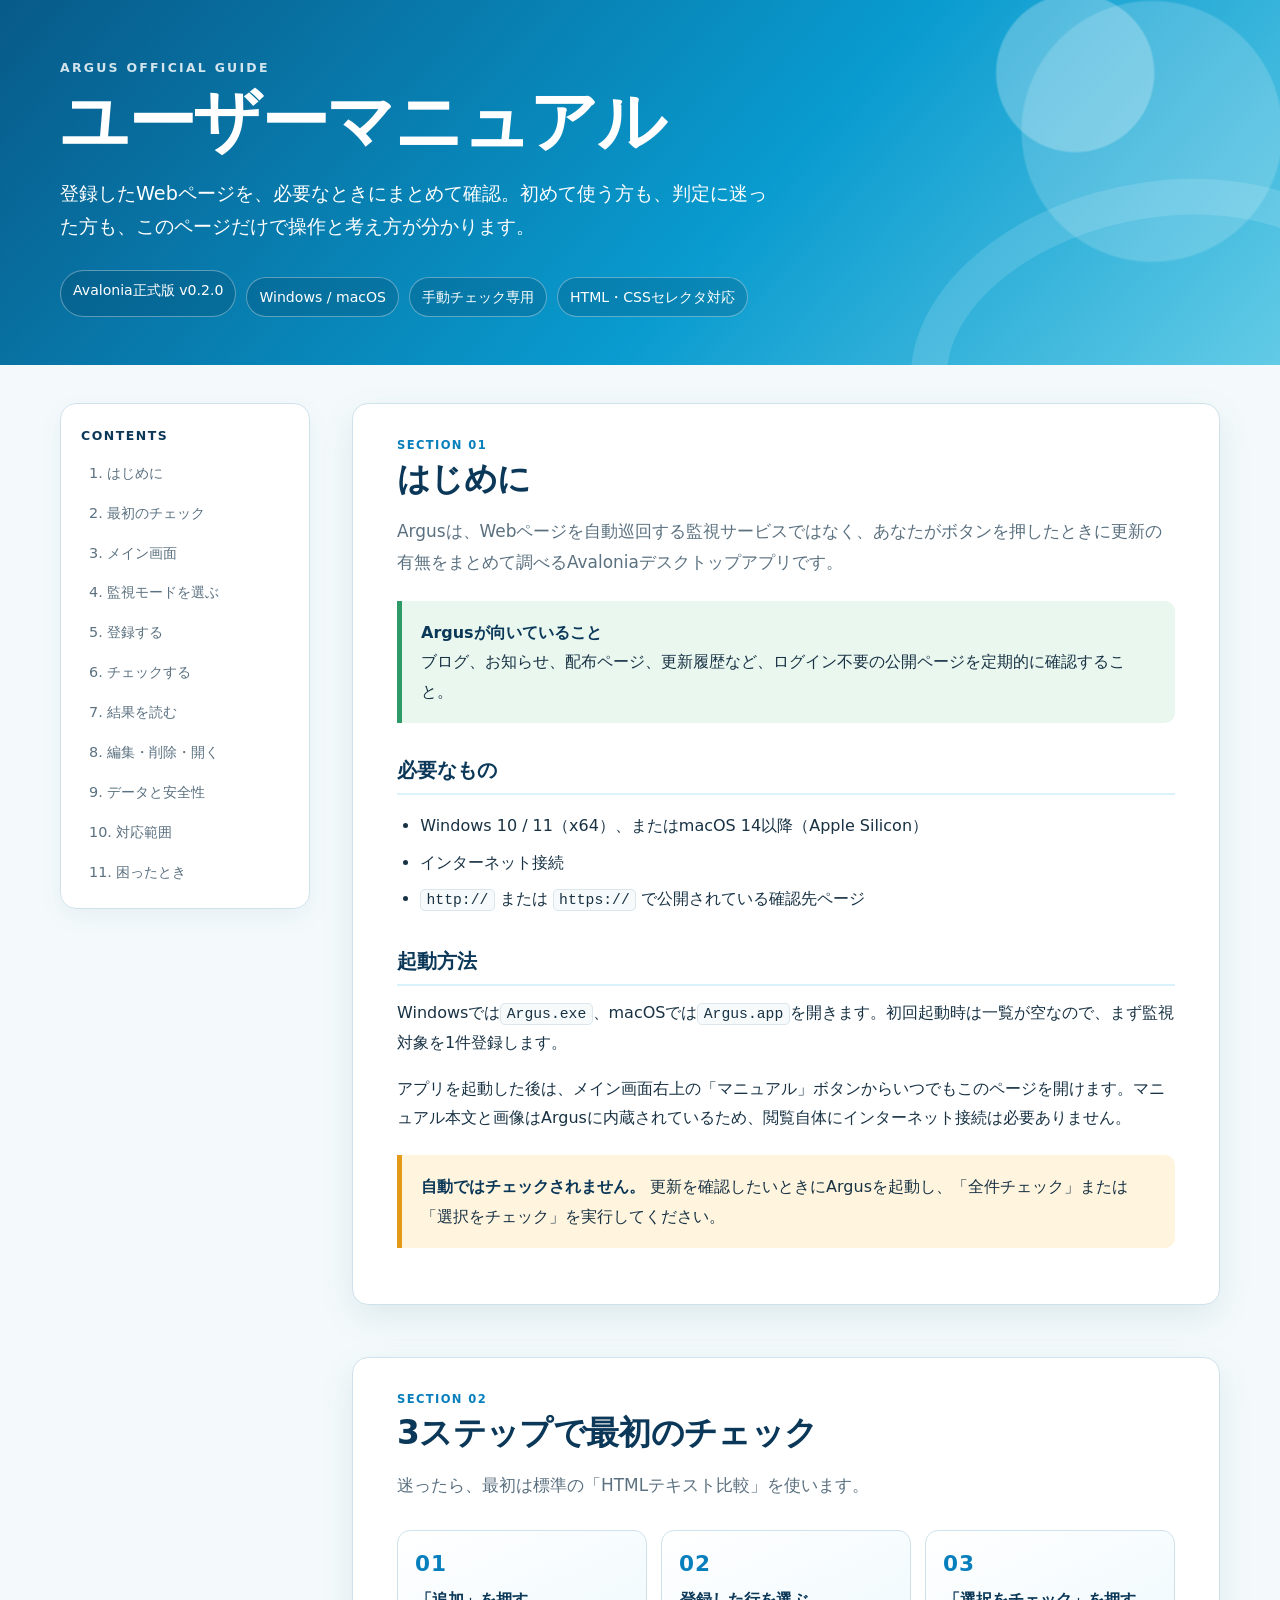
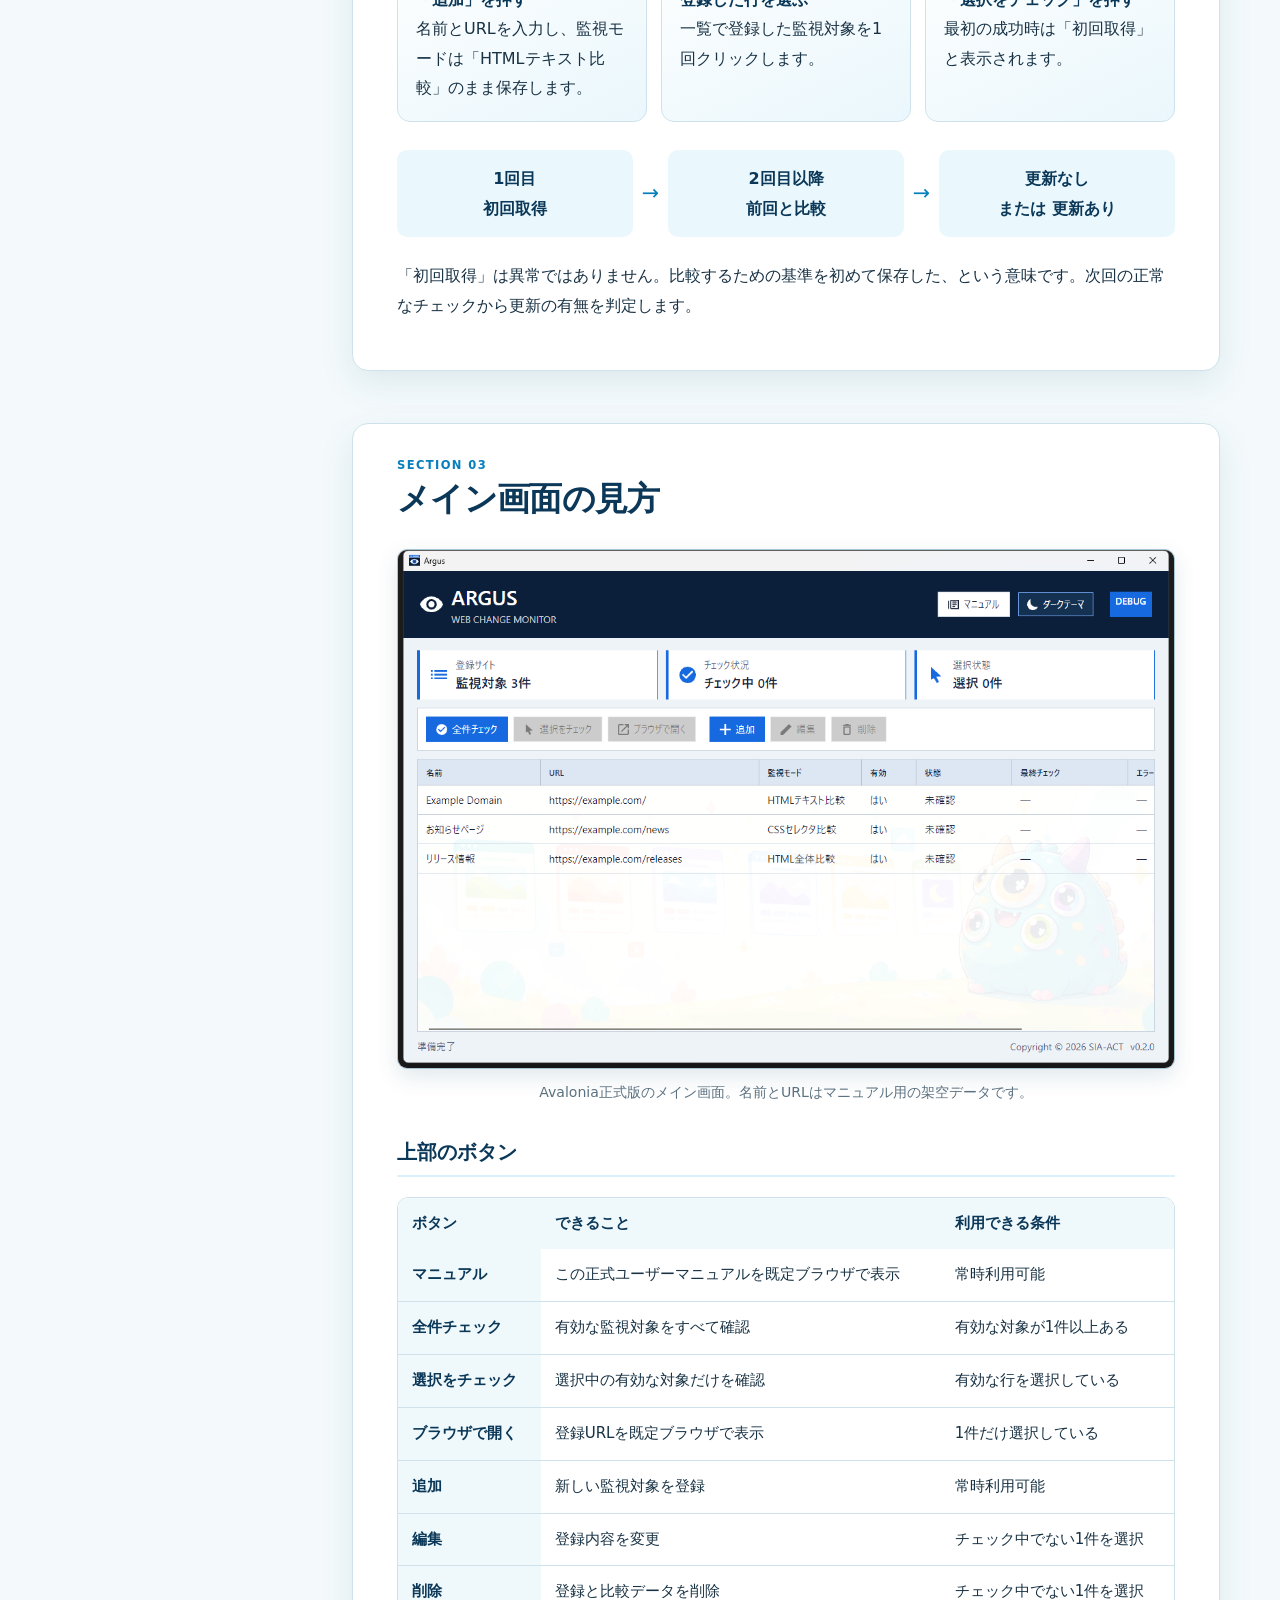
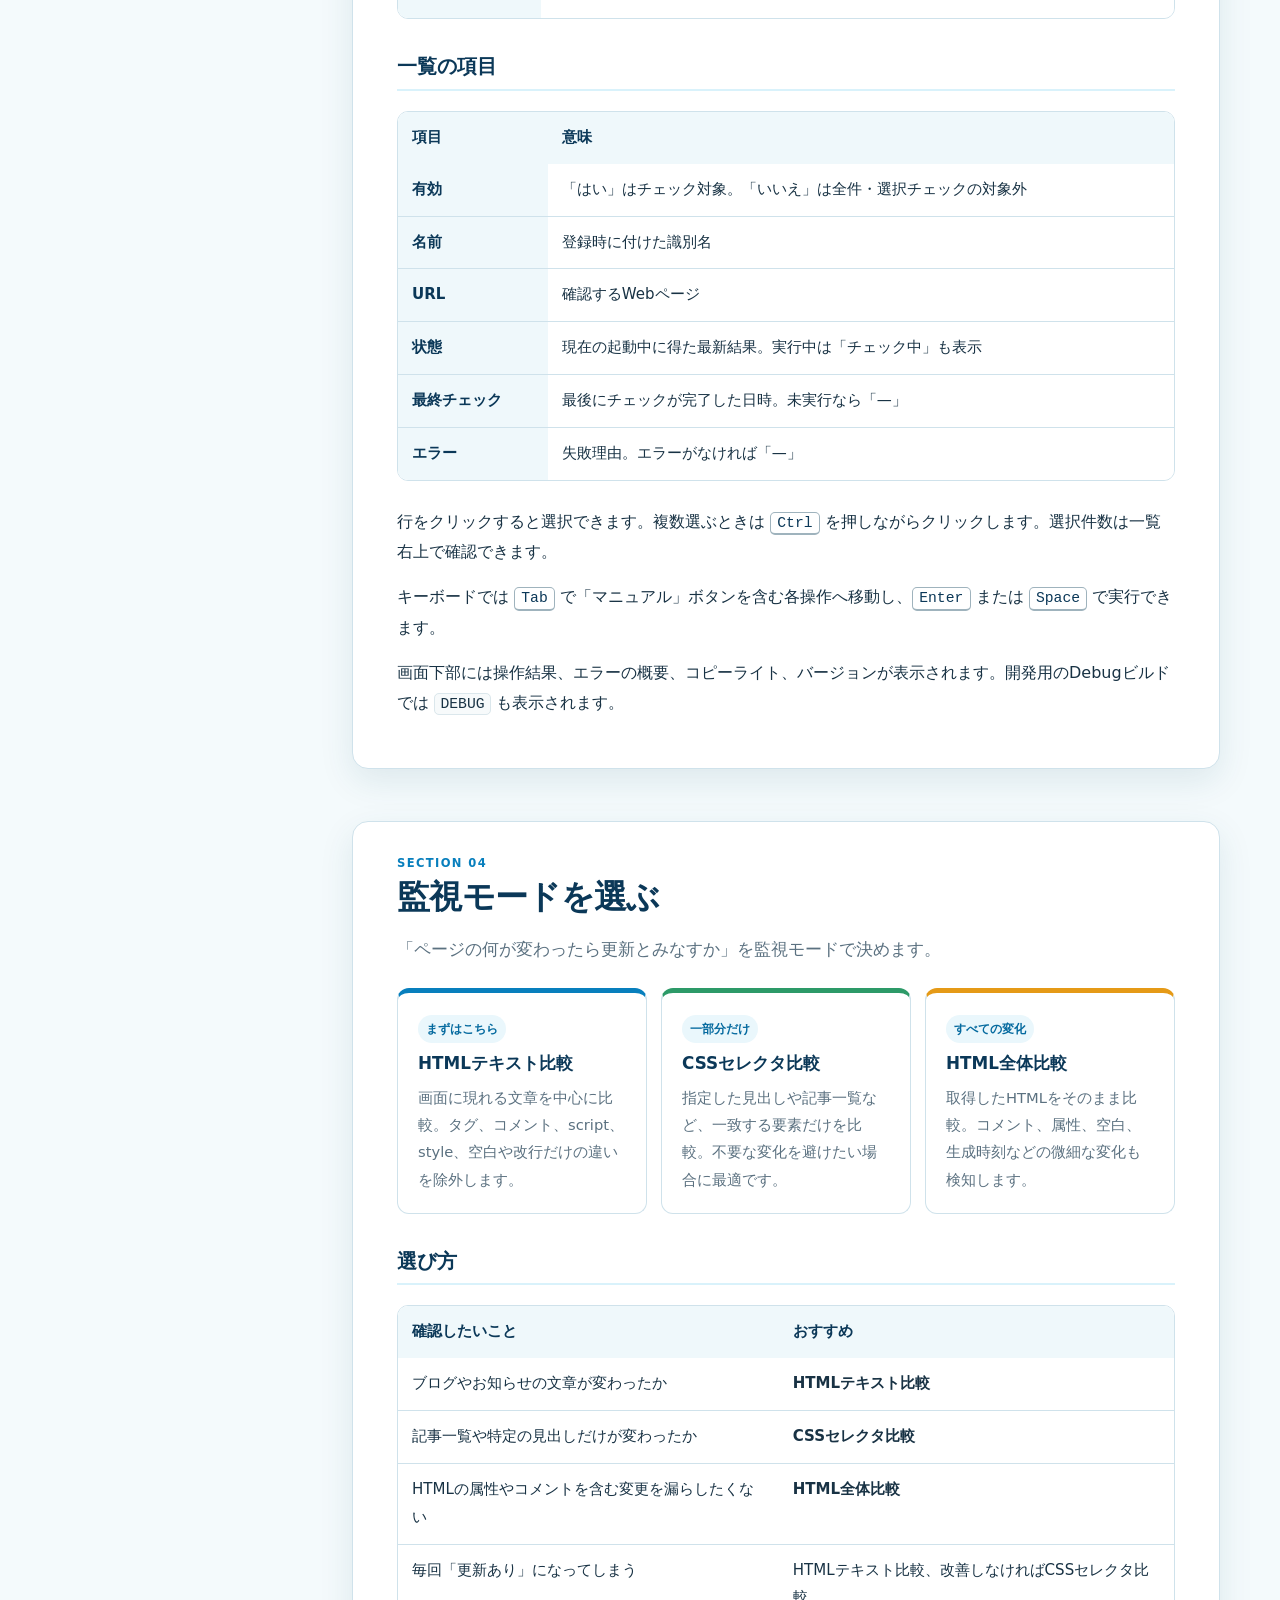
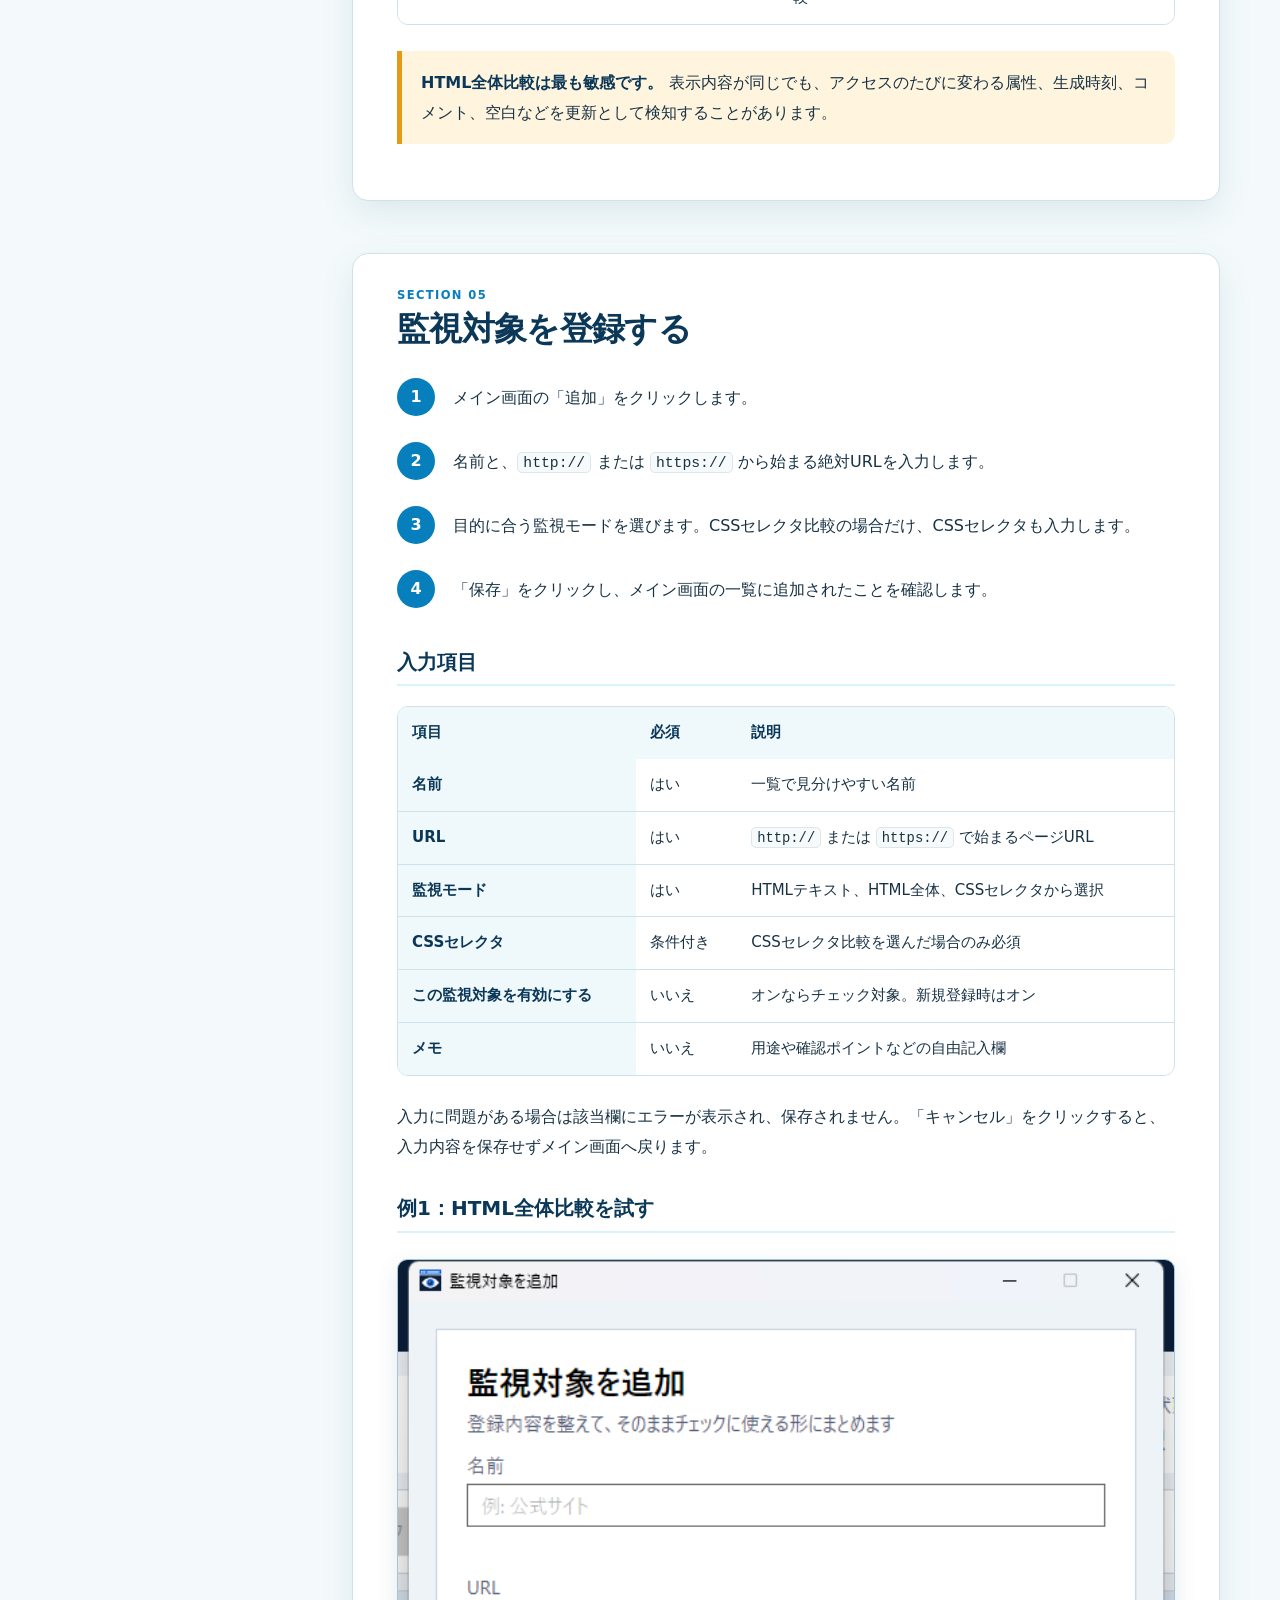
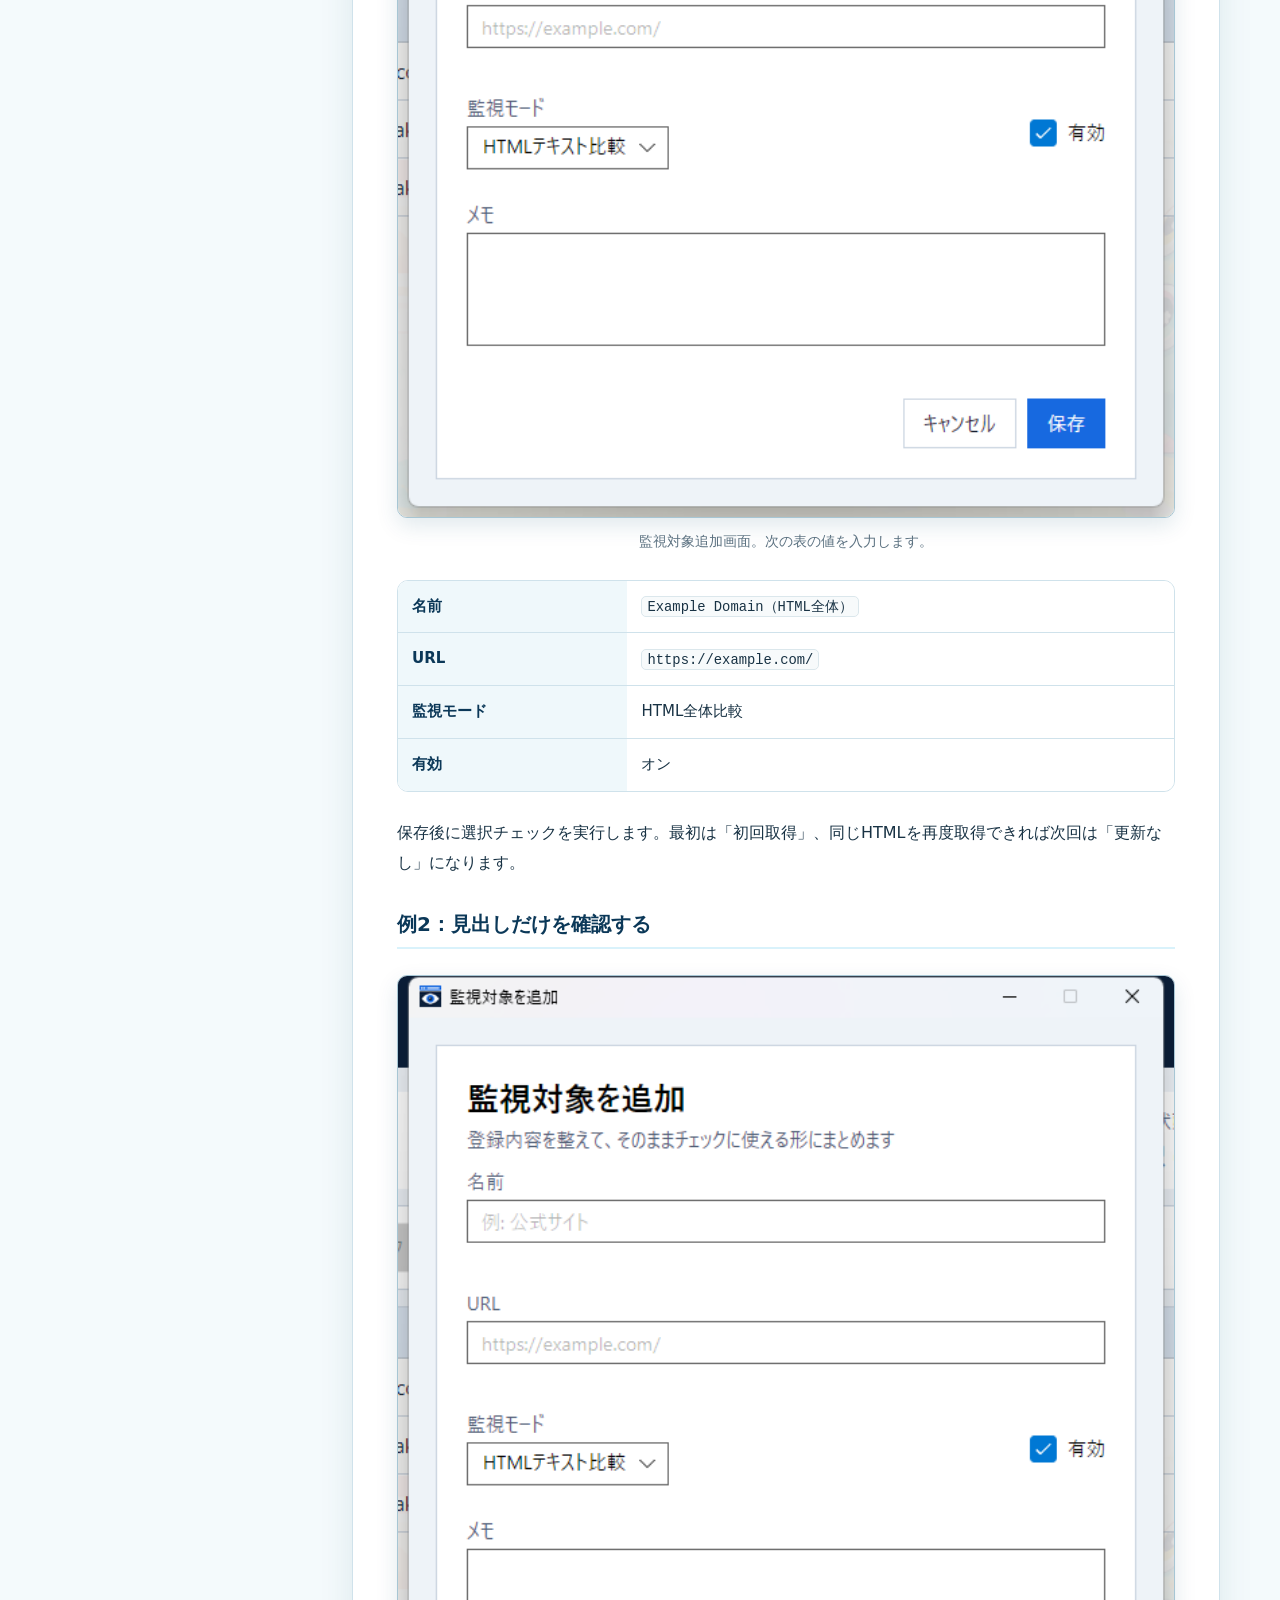
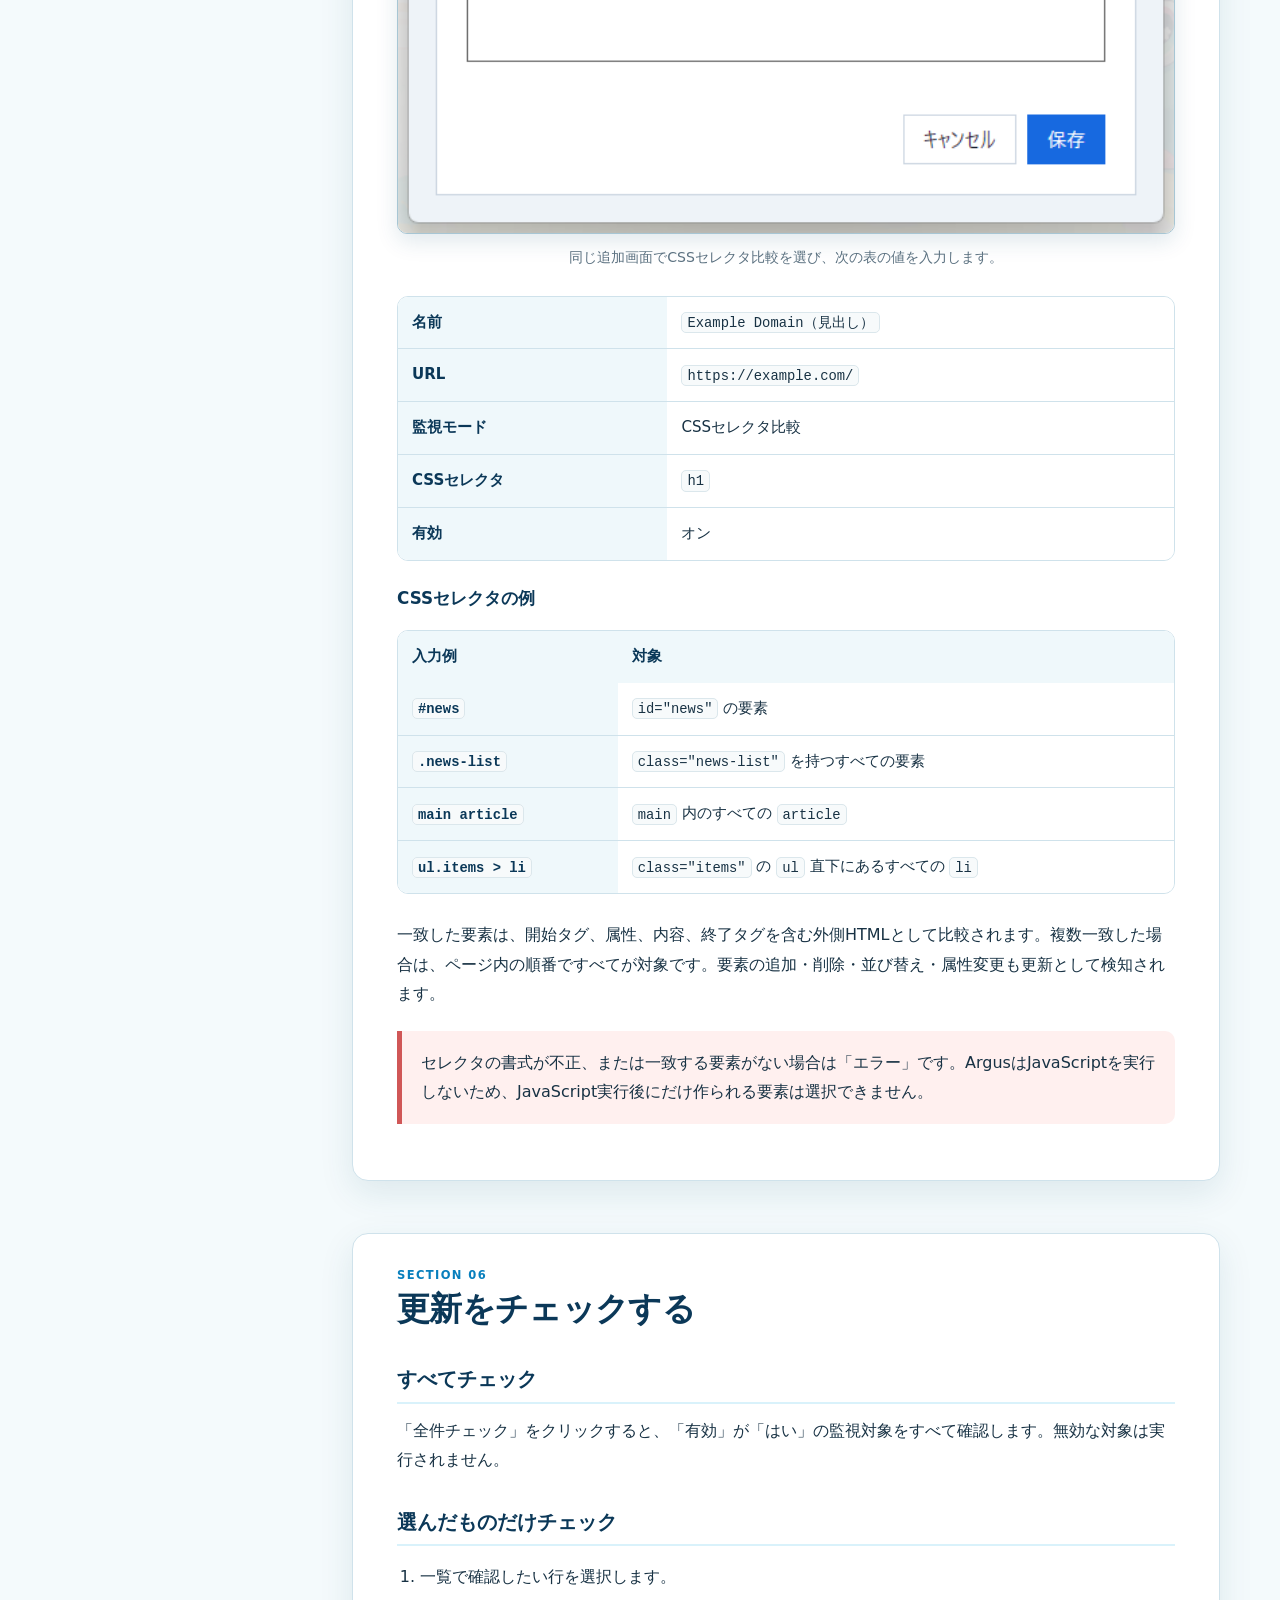
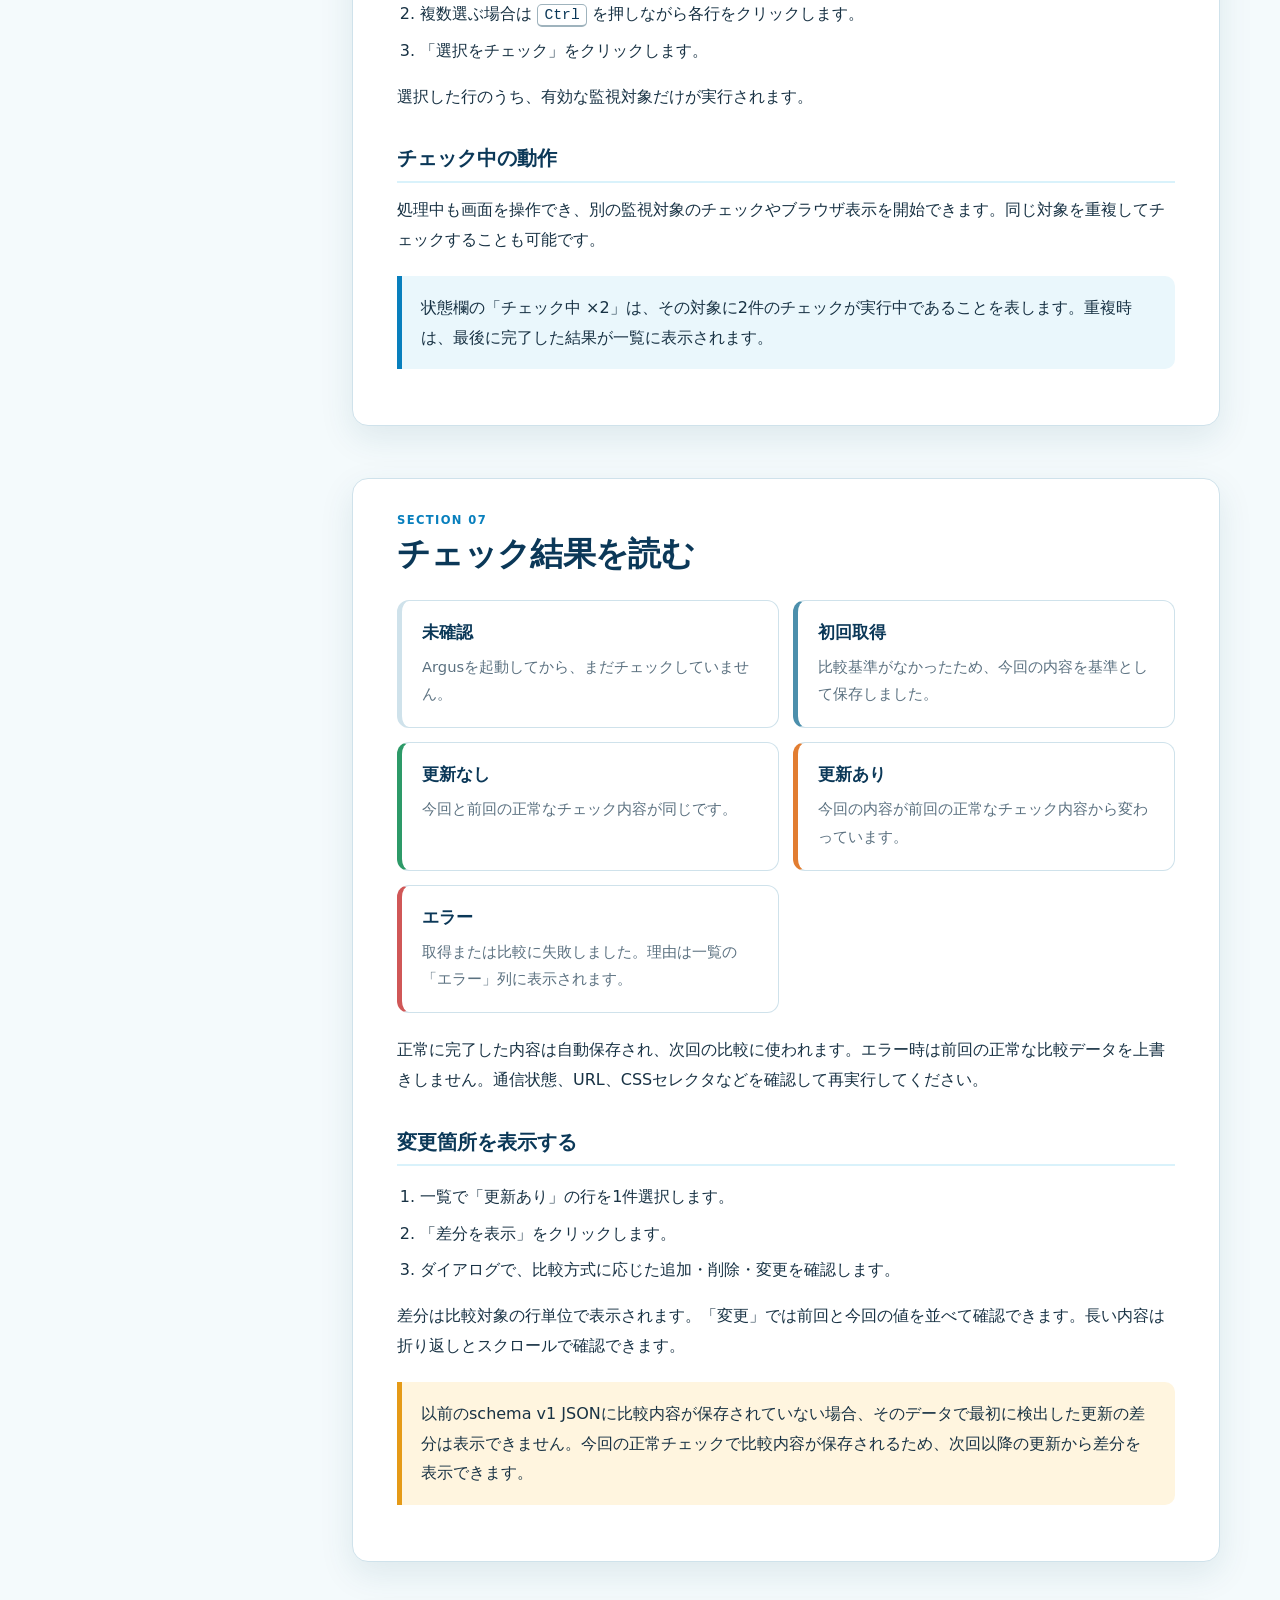
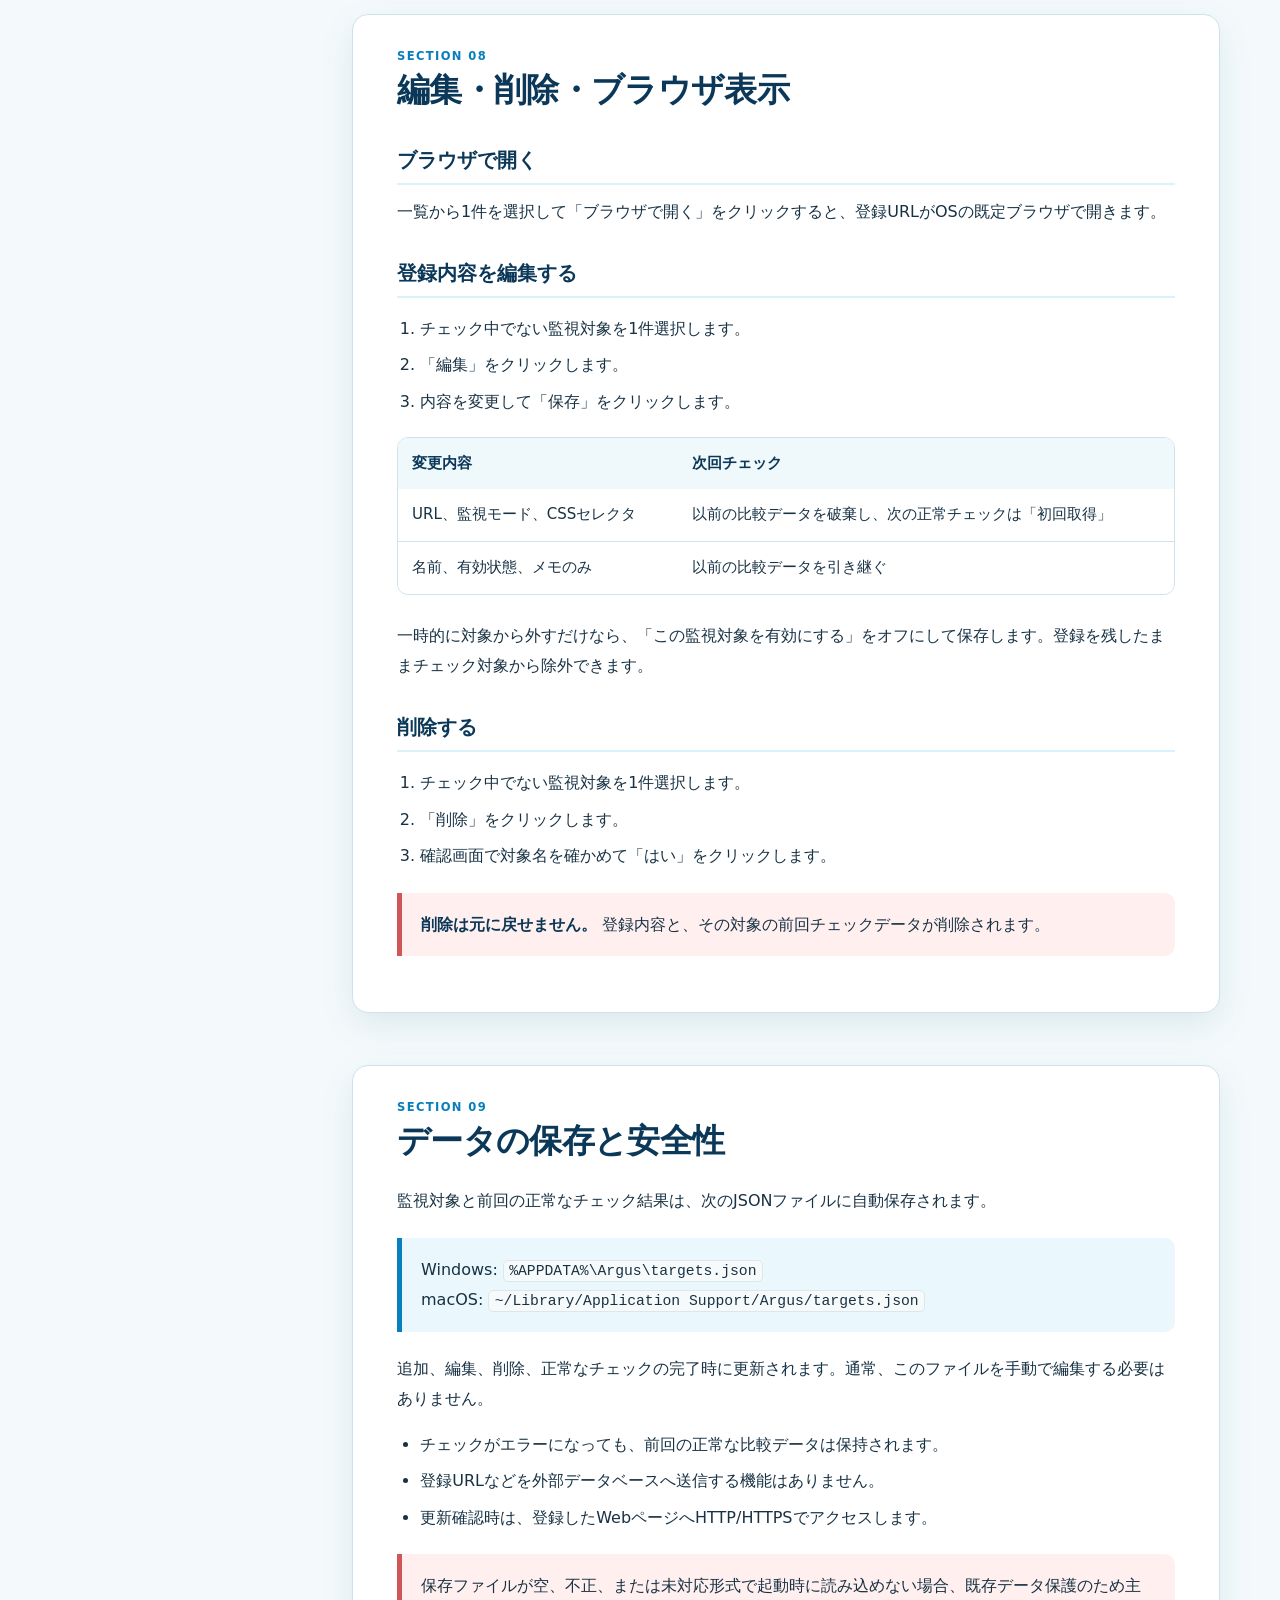
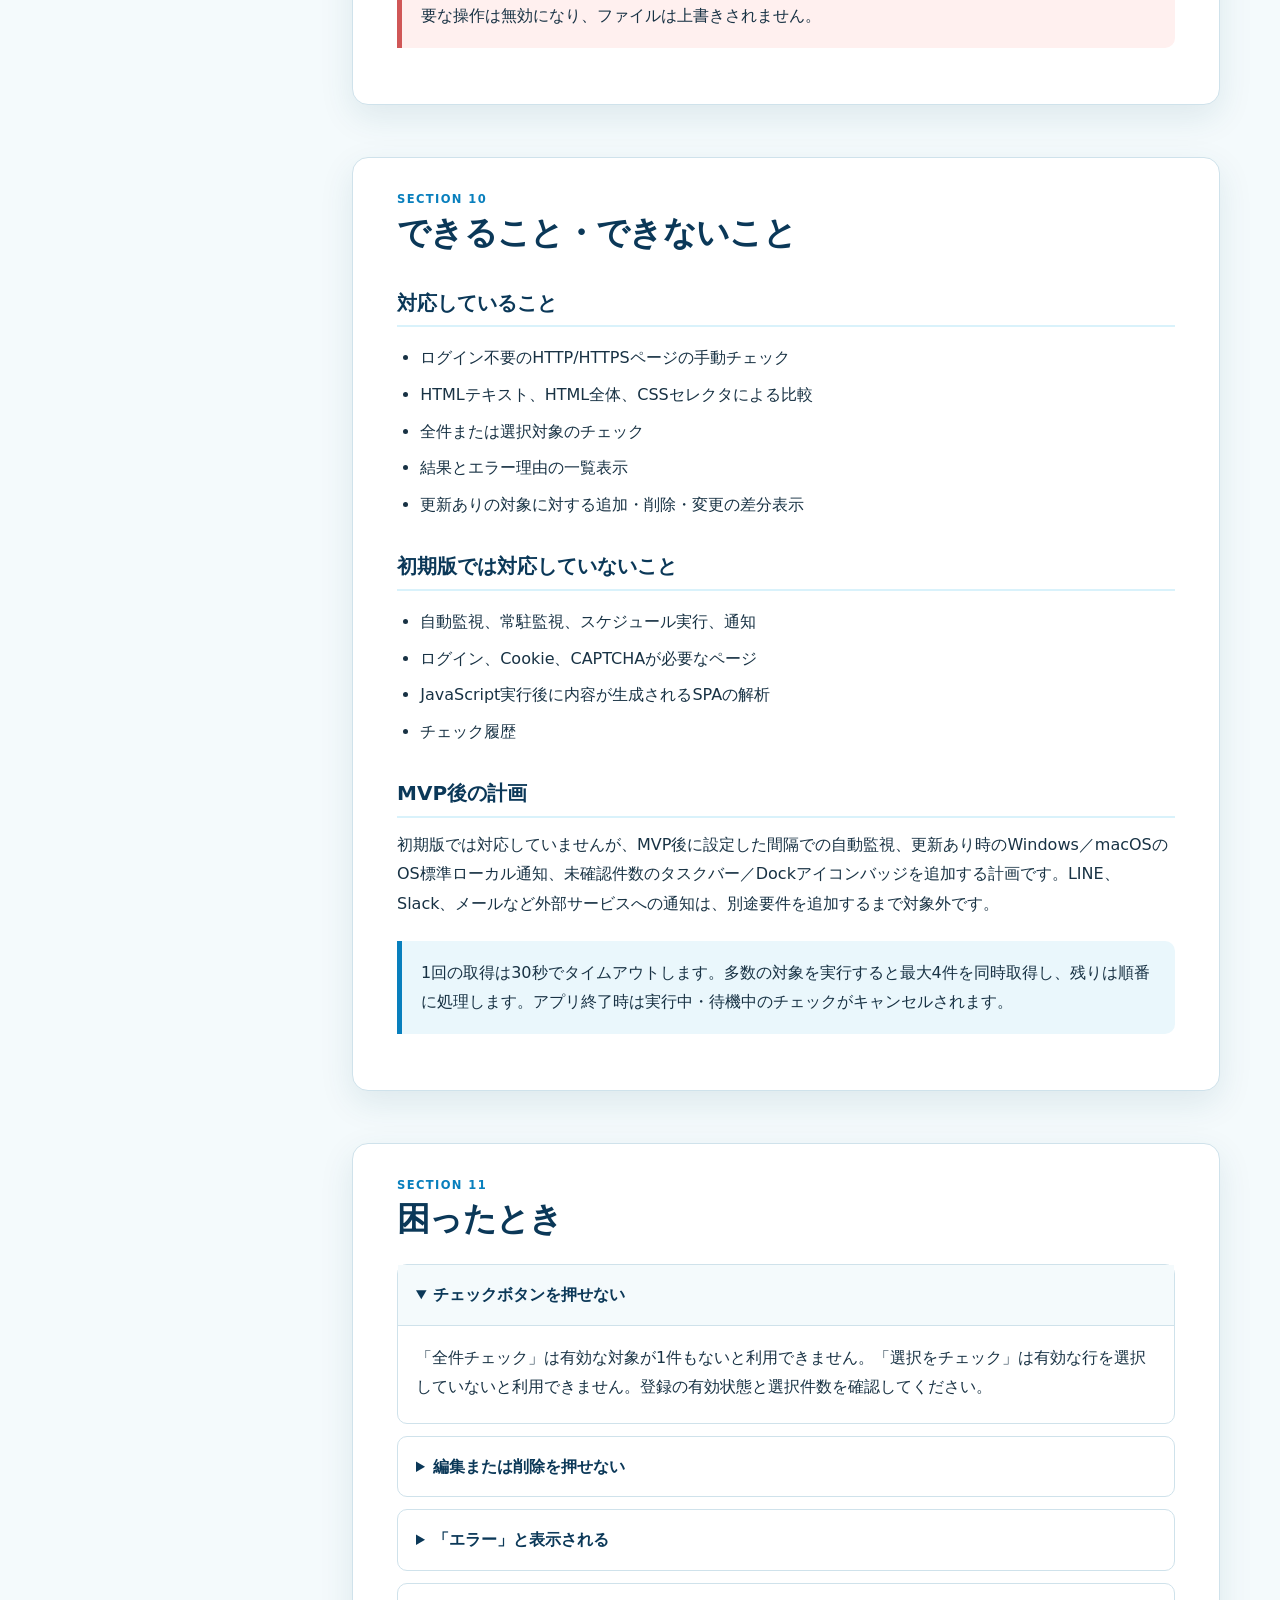
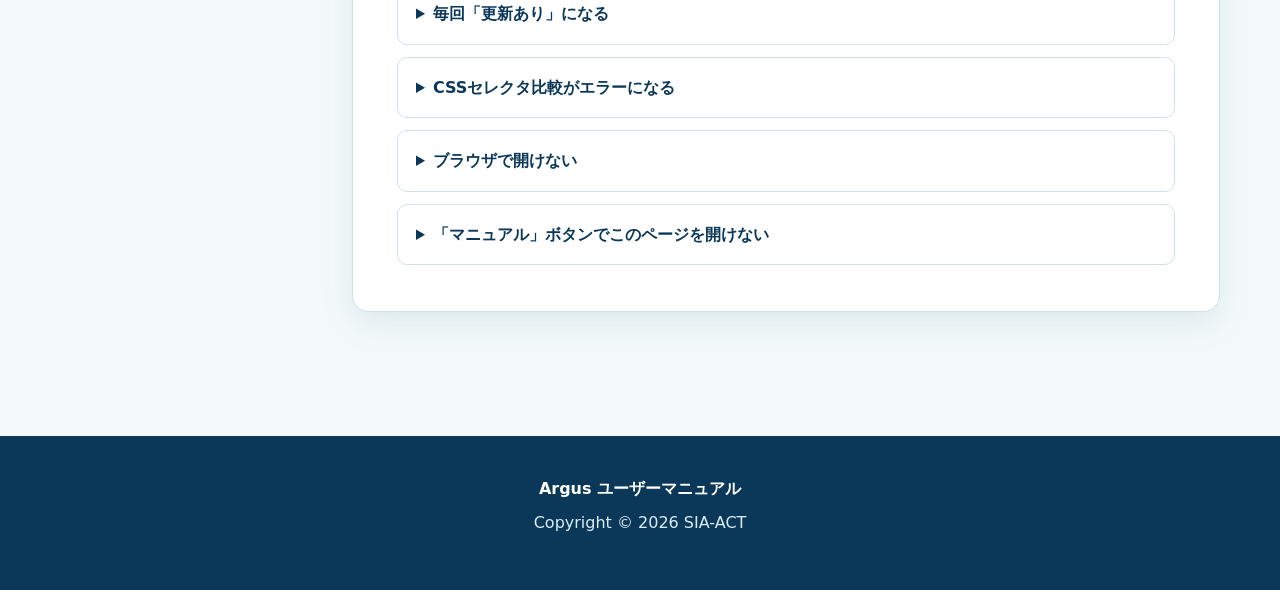
==== commit 986e5404: "自動監視とローカル通知の将来要件を追加" ====
--- a/Manual/index.html
+++ b/Manual/index.html
@@ -828,6 +828,8 @@
           <li>JavaScript実行後に内容が生成されるSPAの解析</li>
           <li>チェック履歴</li>
         </ul>
+        <h3>MVP後の計画</h3>
+        <p>初期版では対応していませんが、MVP後に設定した間隔での自動監視、更新あり時のWindows／macOSのOS標準ローカル通知、未確認件数のタスクバー／Dockアイコンバッジを追加する計画です。LINE、Slack、メールなど外部サービスへの通知は、別途要件を追加するまで対象外です。</p>
         <div class="callout">
           <p>1回の取得は30秒でタイムアウトします。多数の対象を実行すると最大4件を同時取得し、残りは順番に処理します。アプリ終了時は実行中・待機中のチェックがキャンセルされます。</p>
         </div>
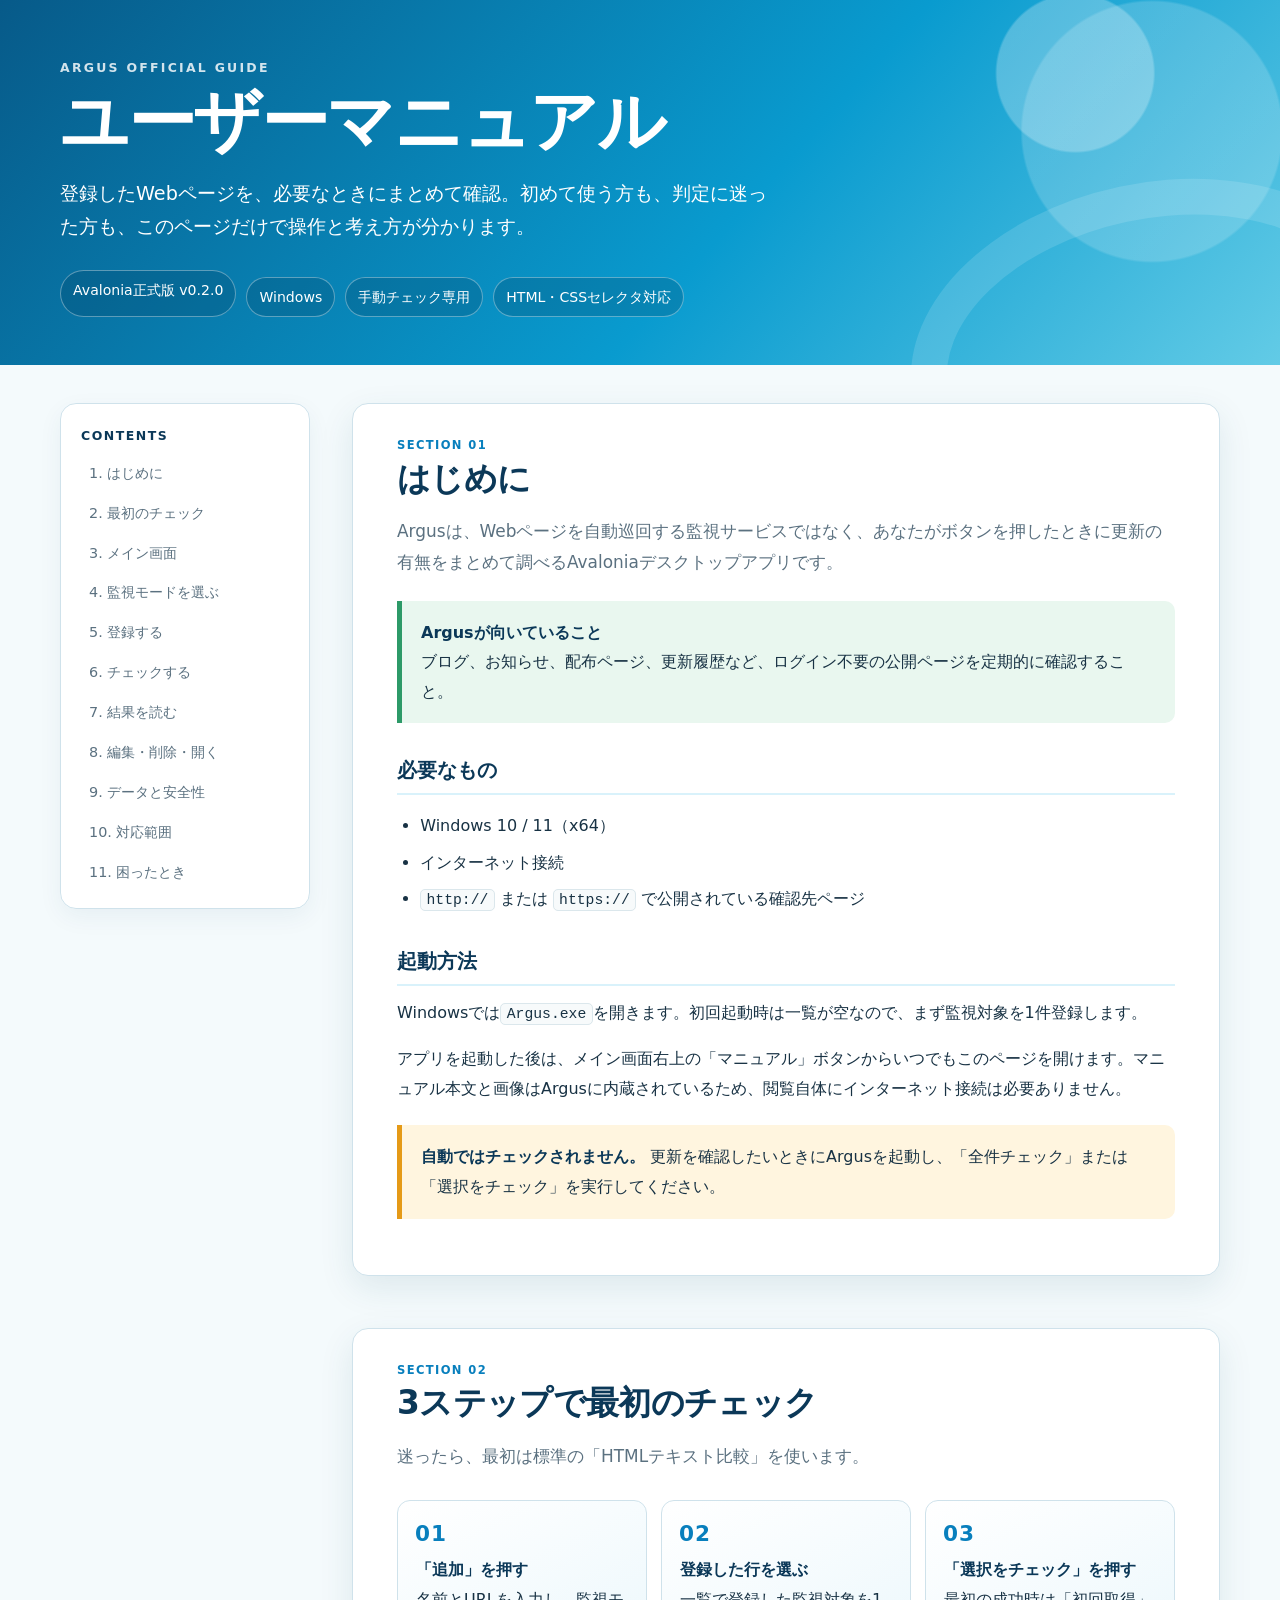
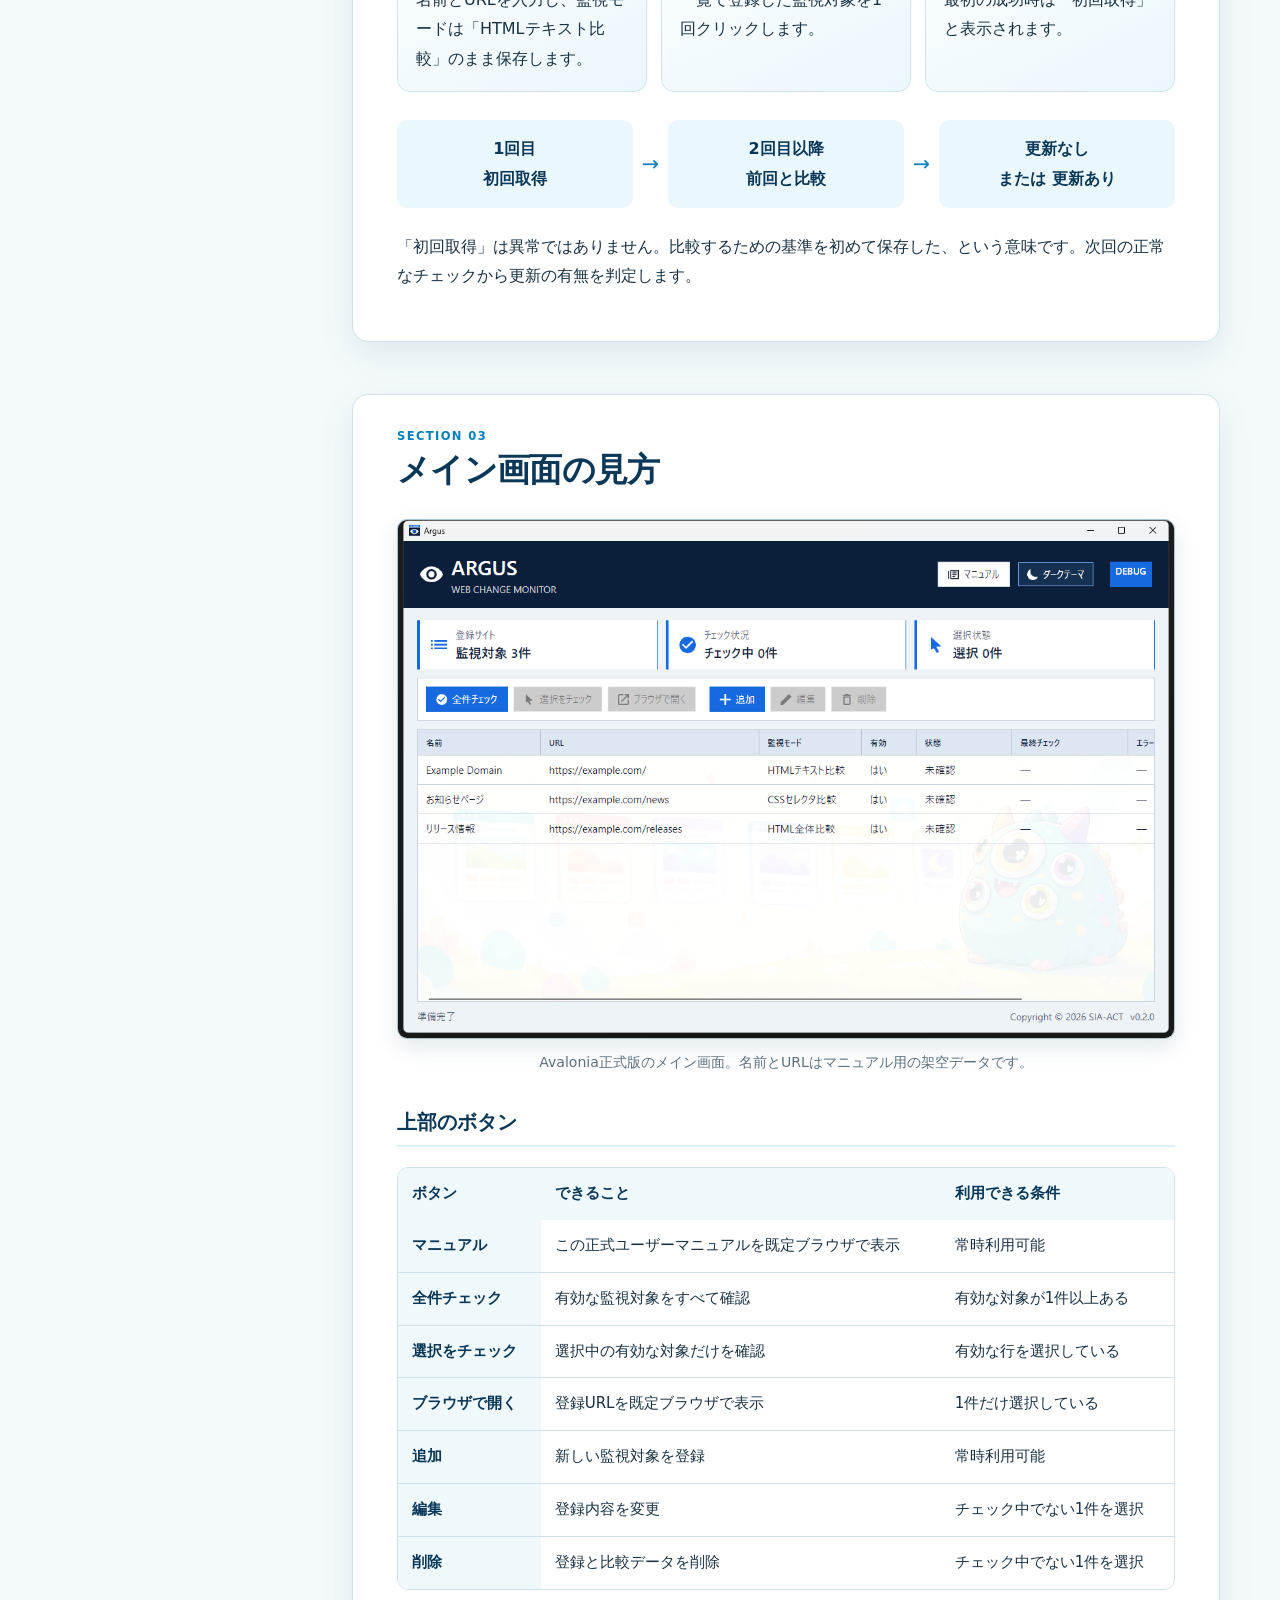
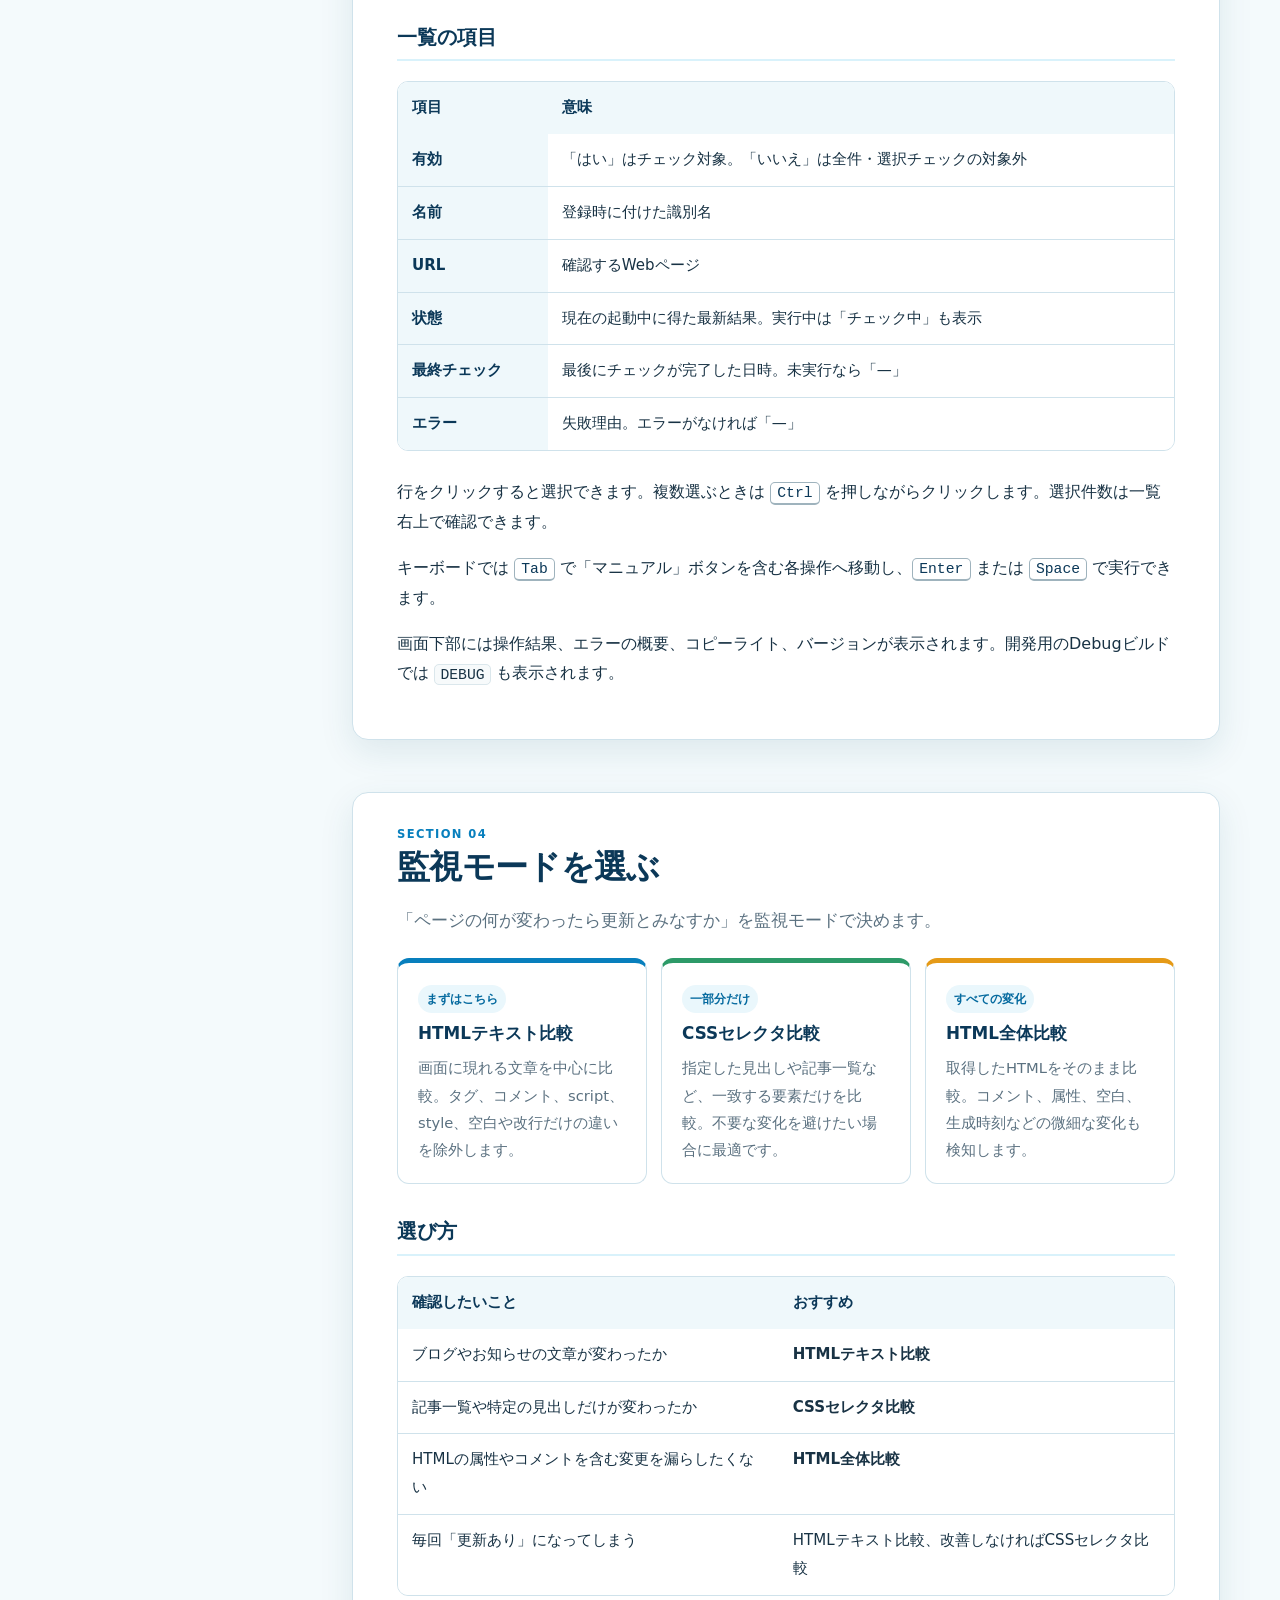
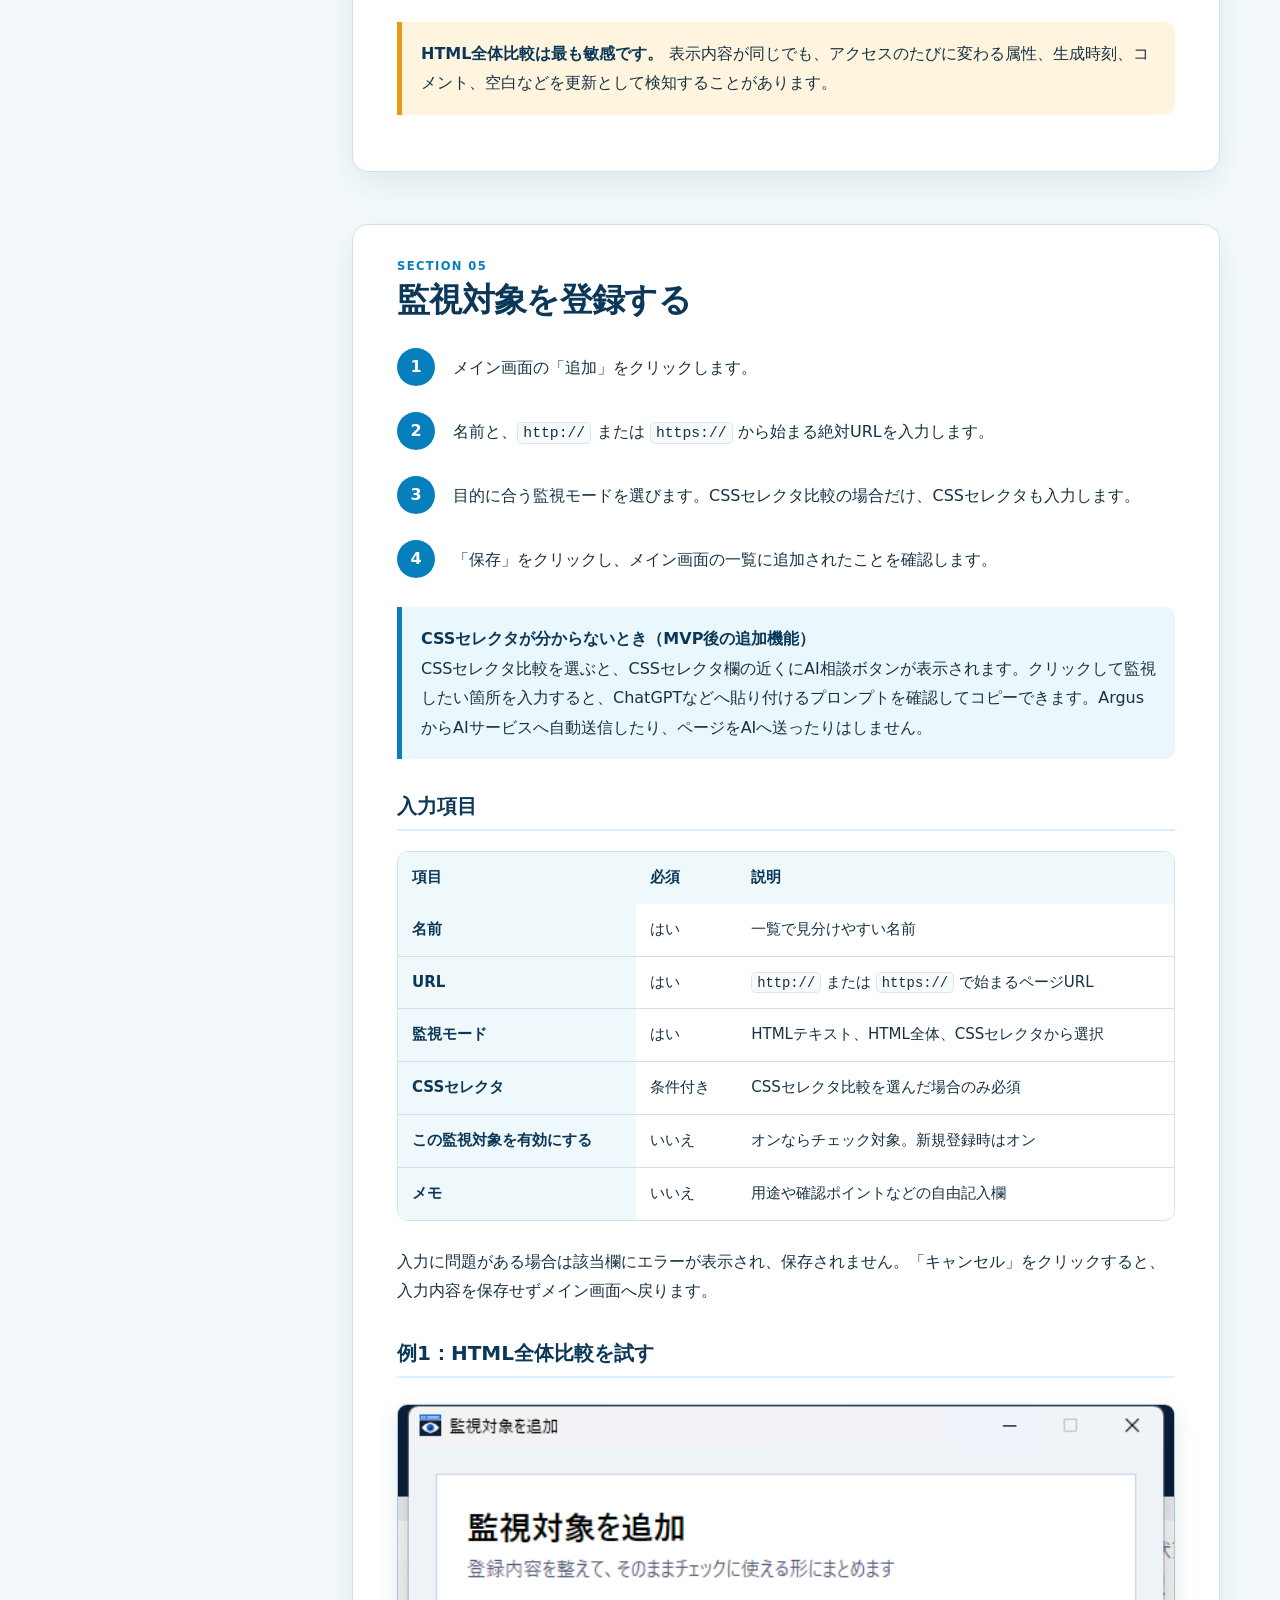
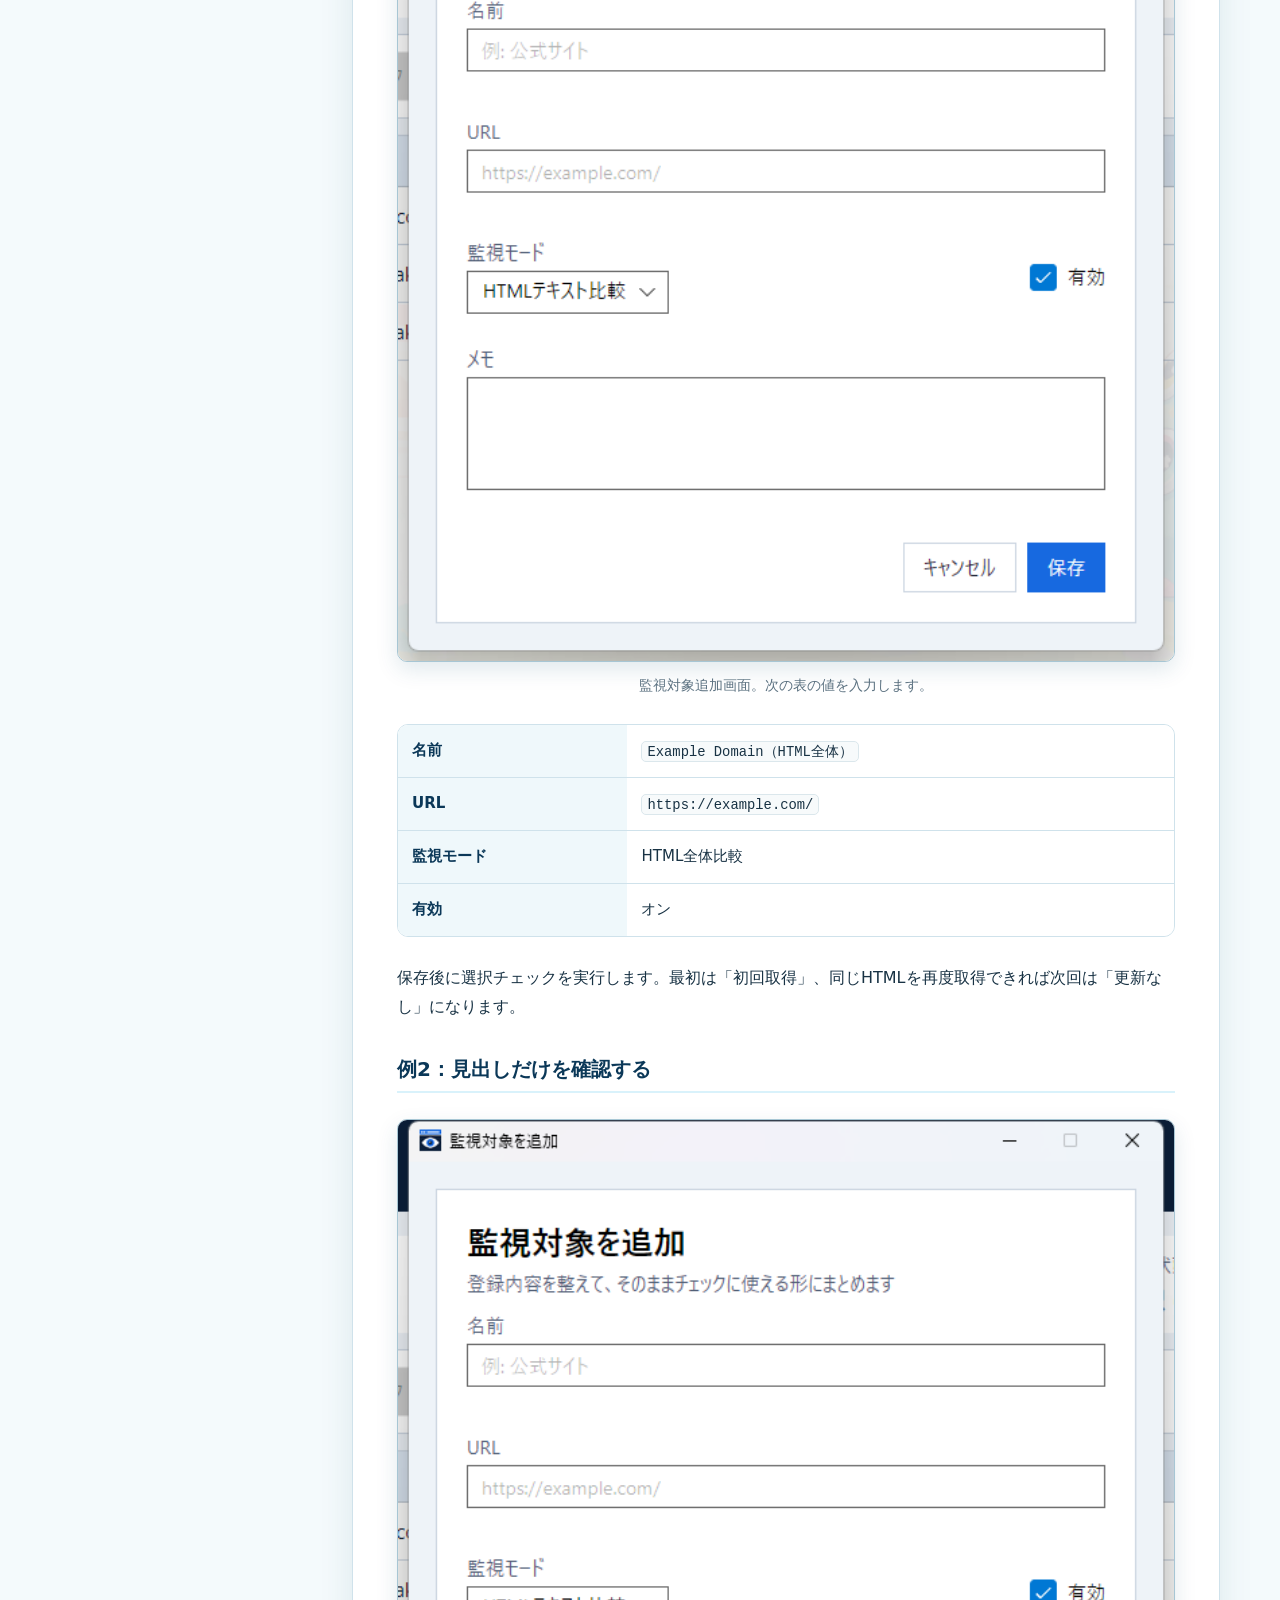
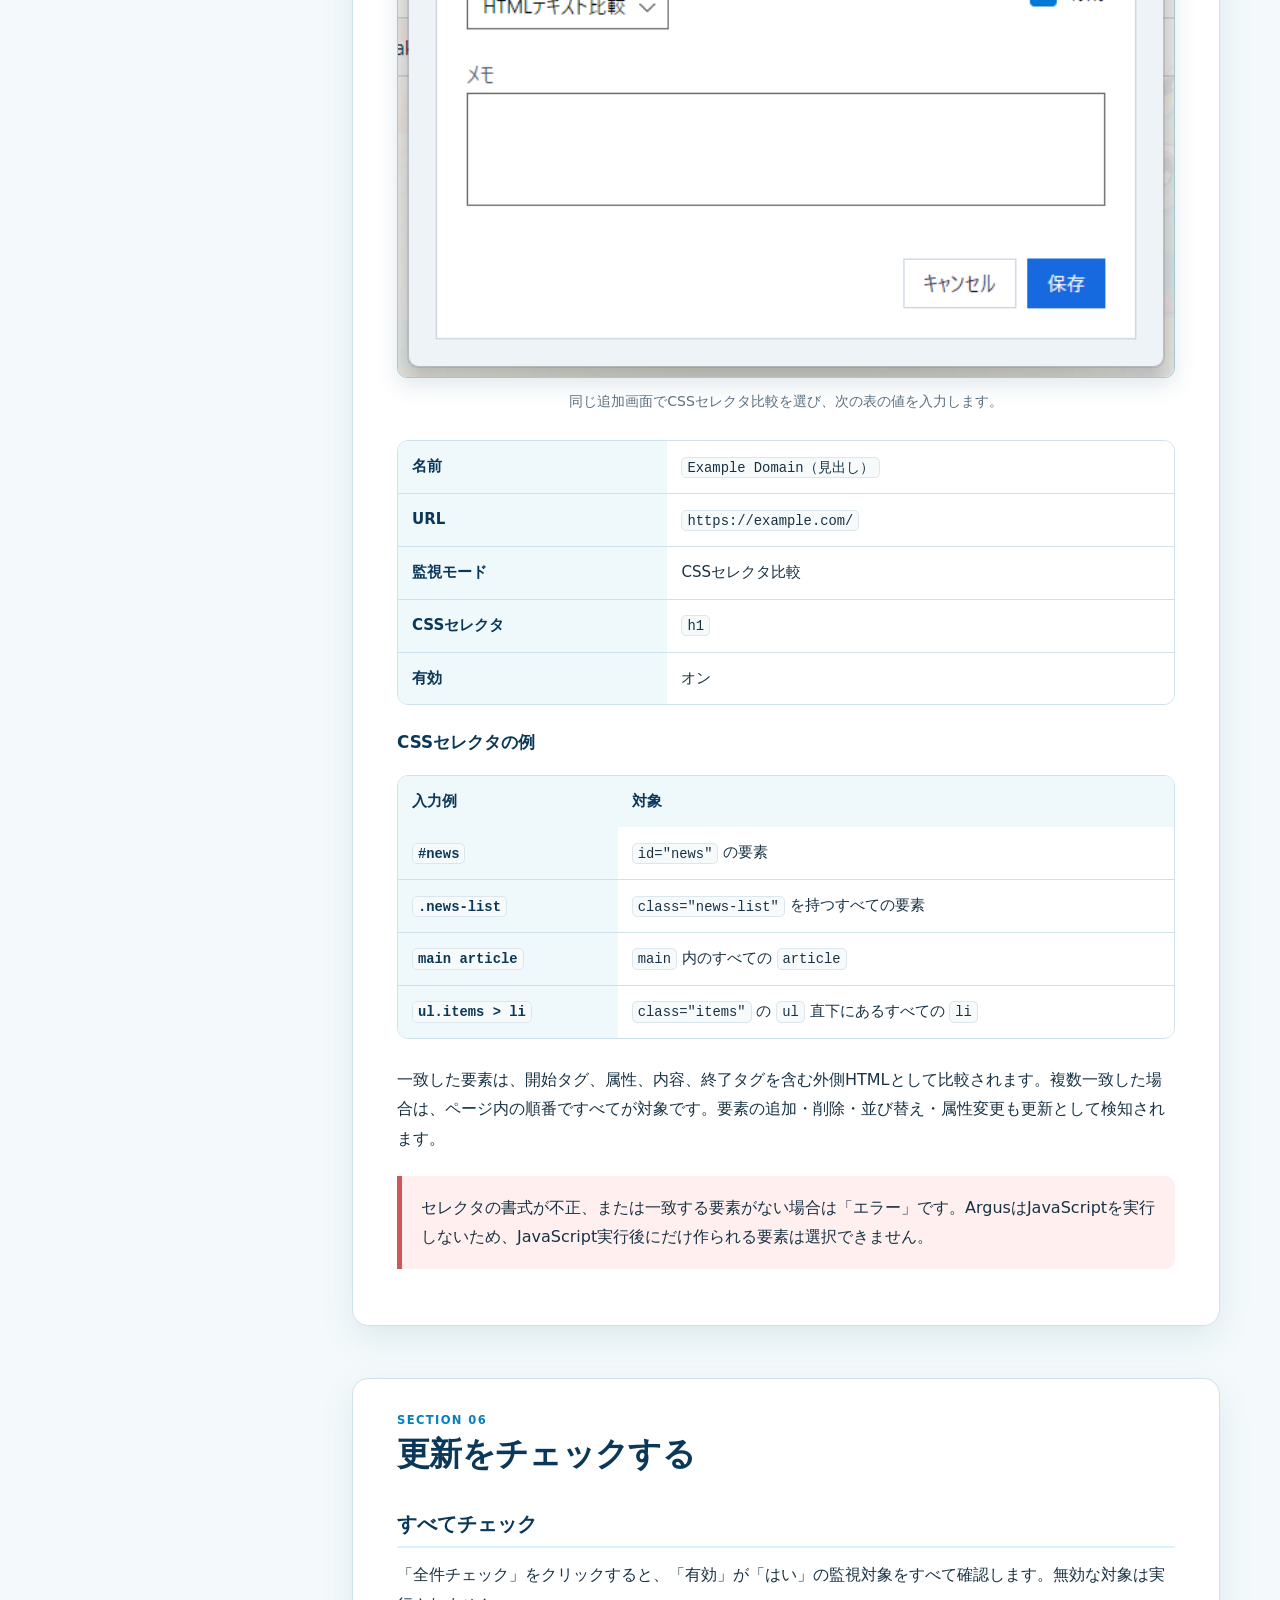
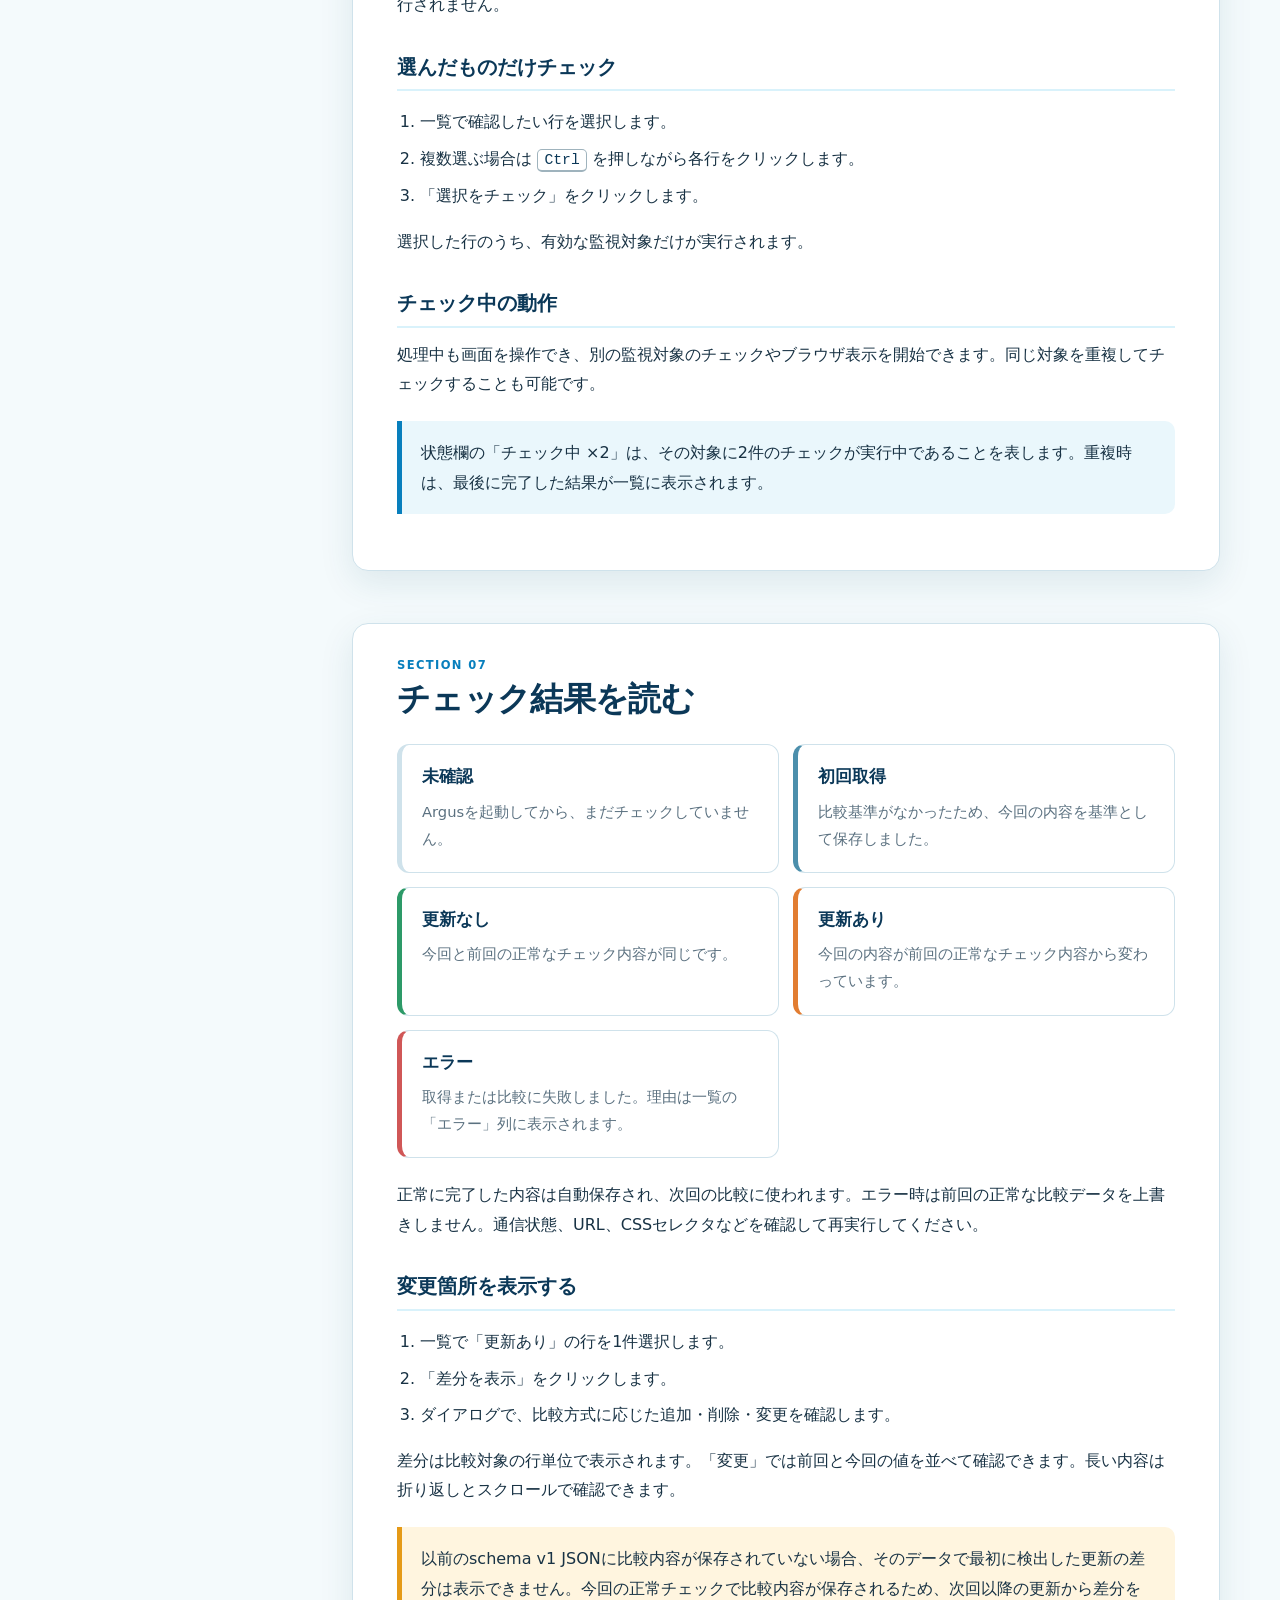
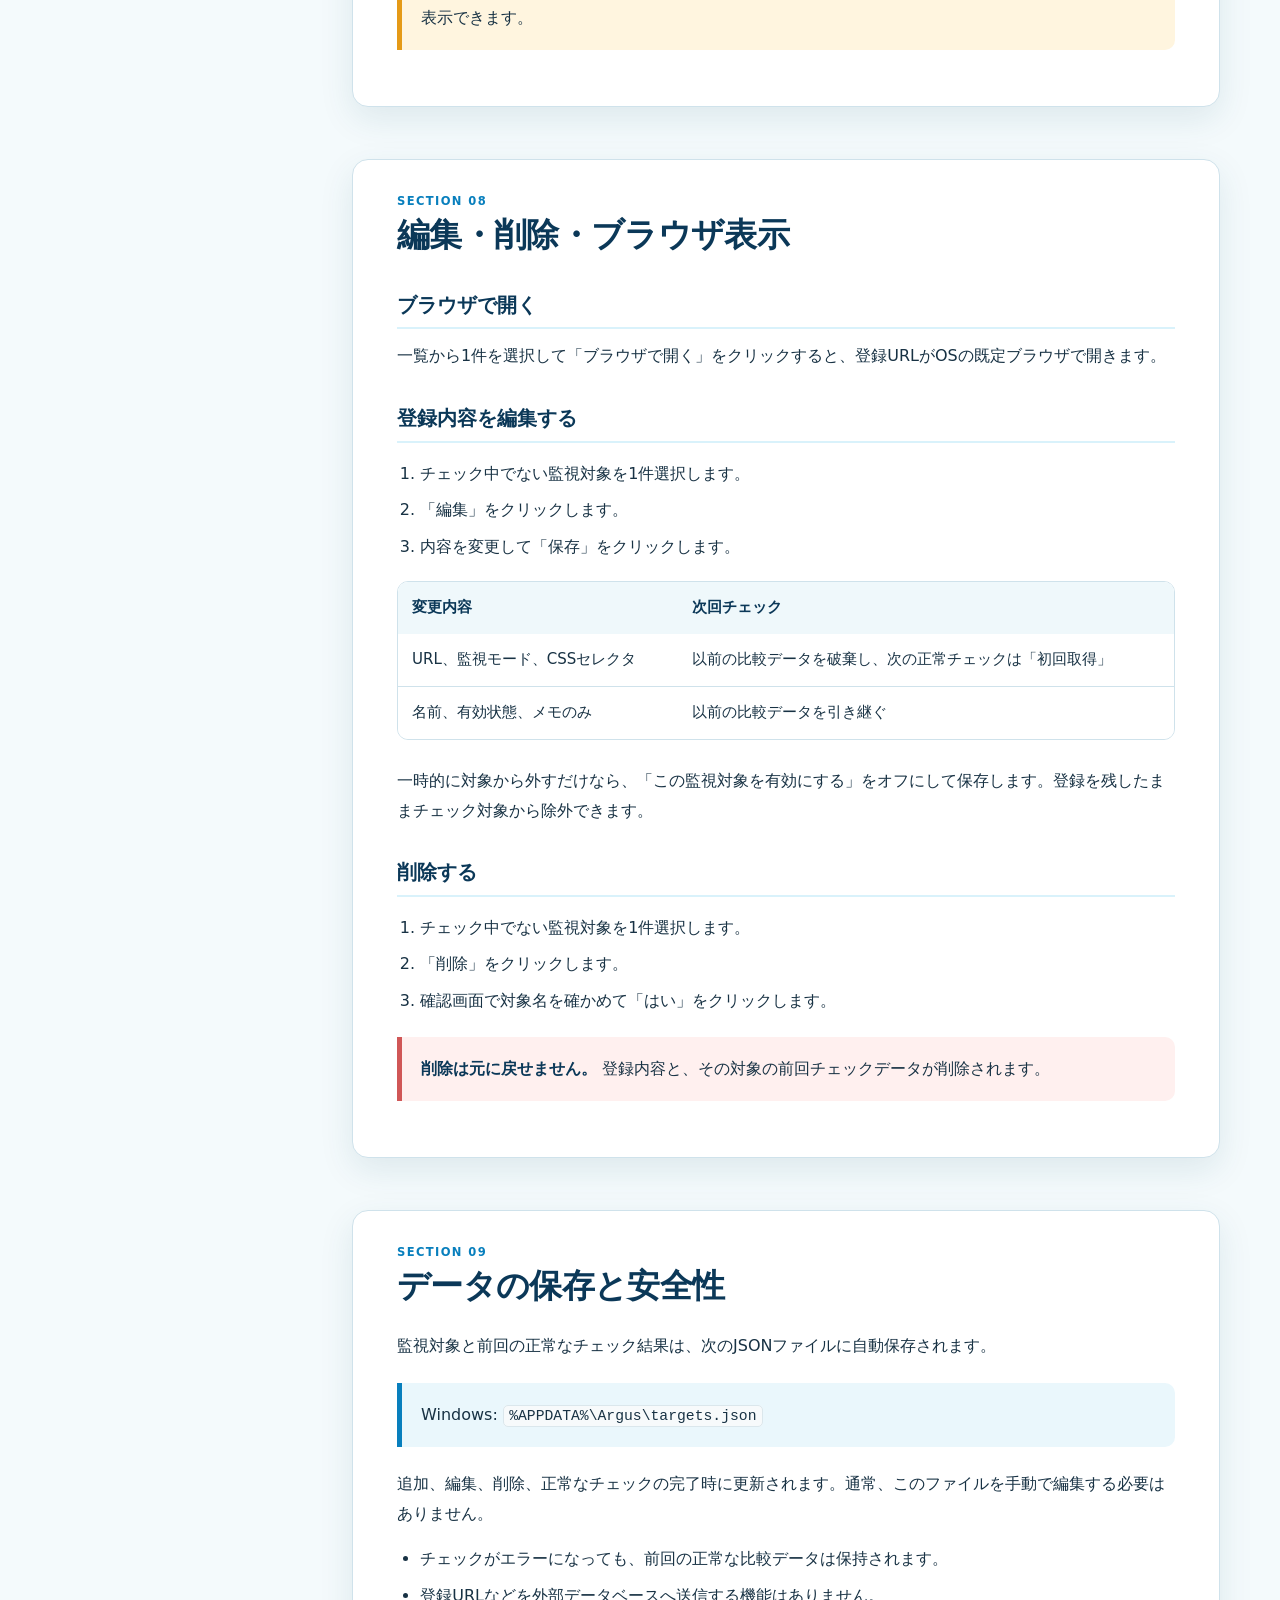
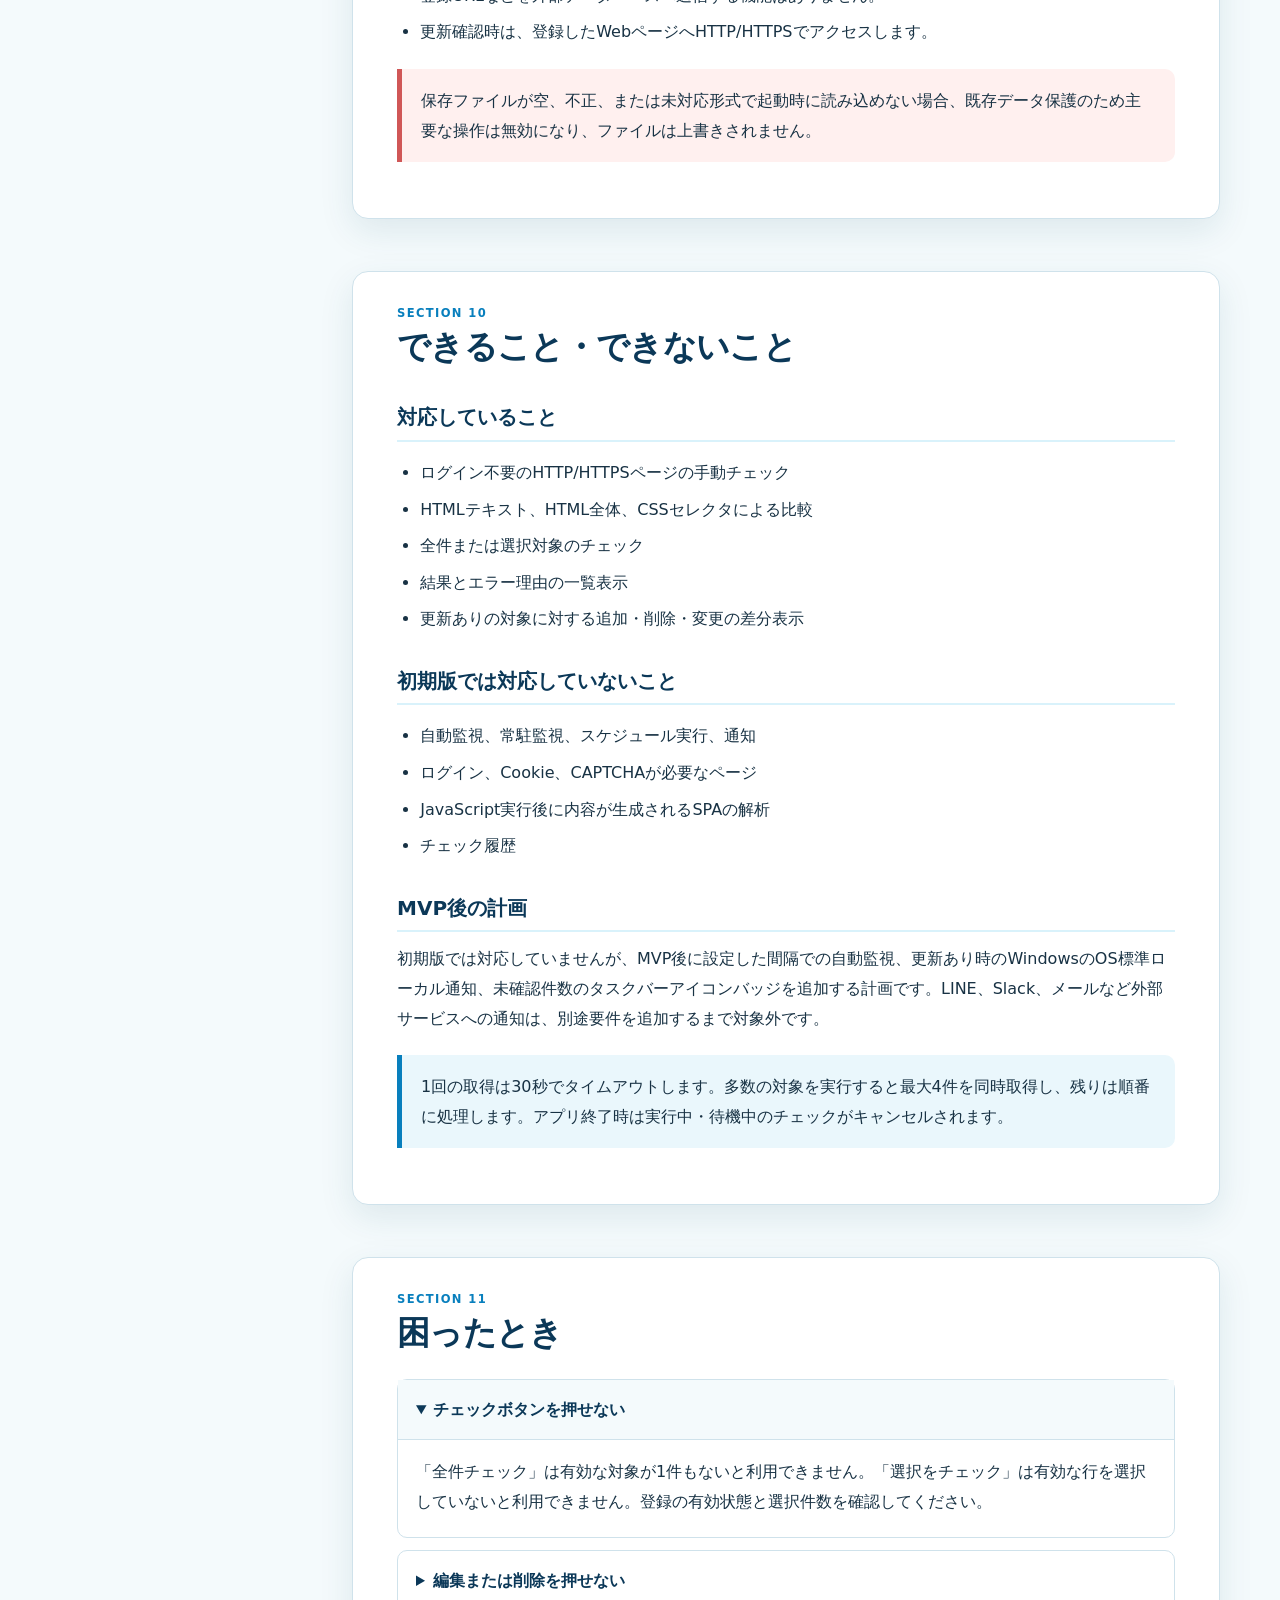
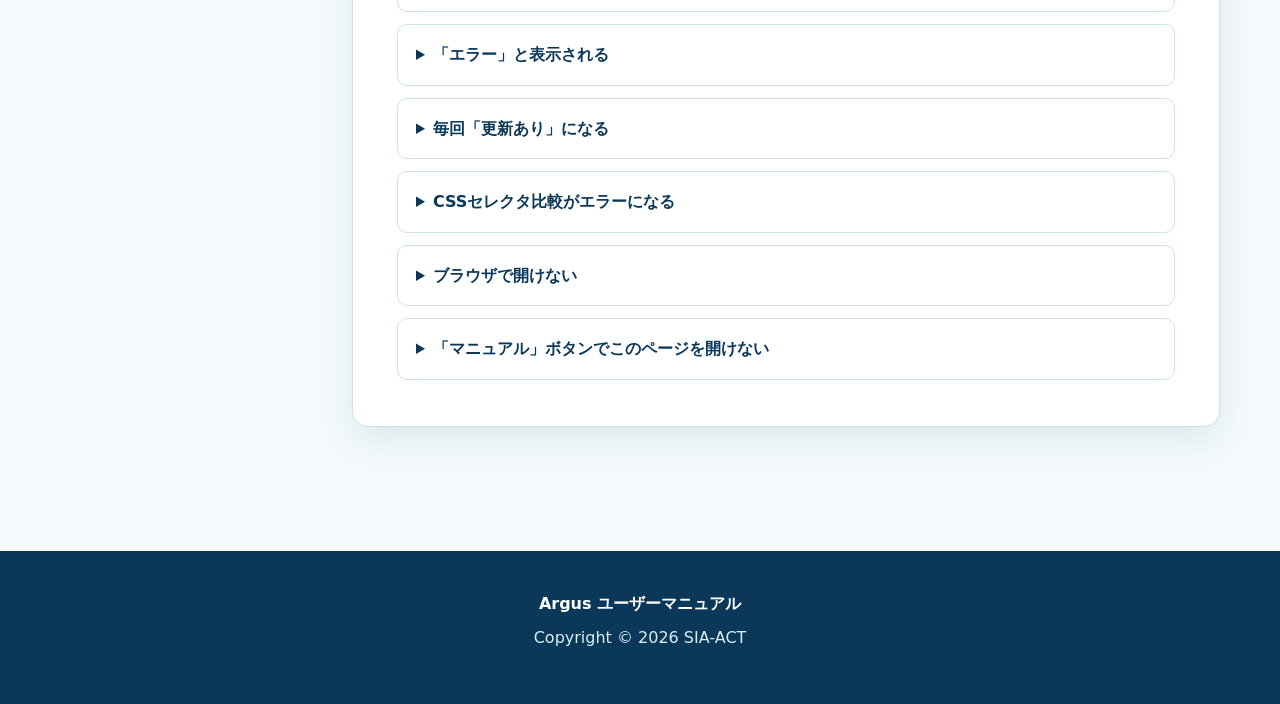
==== commit ee35f8b6: "CSSセレクタ用AIプロンプト支援を追加" ====
--- a/Manual/index.html
+++ b/Manual/index.html
@@ -498,7 +498,7 @@
       <p class="hero-copy">登録したWebページを、必要なときにまとめて確認。初めて使う方も、判定に迷った方も、このページだけで操作と考え方が分かります。</p>
       <ul class="hero-meta" aria-label="対応情報">
         <li>Avalonia正式版 v0.2.0</li>
-        <li>Windows / macOS</li>
+        <li>Windows</li>
         <li>手動チェック専用</li>
         <li>HTML・CSSセレクタ対応</li>
       </ul>
@@ -534,13 +534,13 @@
 
         <h3>必要なもの</h3>
         <ul>
-          <li>Windows 10 / 11（x64）、またはmacOS 14以降（Apple Silicon）</li>
+          <li>Windows 10 / 11（x64）</li>
           <li>インターネット接続</li>
           <li><code>http://</code> または <code>https://</code> で公開されている確認先ページ</li>
         </ul>
 
         <h3>起動方法</h3>
-        <p>Windowsでは<code>Argus.exe</code>、macOSでは<code>Argus.app</code>を開きます。初回起動時は一覧が空なので、まず監視対象を1件登録します。</p>
+        <p>Windowsでは<code>Argus.exe</code>を開きます。初回起動時は一覧が空なので、まず監視対象を1件登録します。</p>
         <p>アプリを起動した後は、メイン画面右上の「マニュアル」ボタンからいつでもこのページを開けます。マニュアル本文と画像はArgusに内蔵されているため、閲覧自体にインターネット接続は必要ありません。</p>
         <div class="callout warning">
           <p><strong>自動ではチェックされません。</strong> 更新を確認したいときにArgusを起動し、「全件チェック」または「選択をチェック」を実行してください。</p>
@@ -653,6 +653,10 @@
           <li>「保存」をクリックし、メイン画面の一覧に追加されたことを確認します。</li>
         </ol>
 
+        <div class="callout info">
+          <p><strong>CSSセレクタが分からないとき（MVP後の追加機能）</strong><br>CSSセレクタ比較を選ぶと、CSSセレクタ欄の近くにAI相談ボタンが表示されます。クリックして監視したい箇所を入力すると、ChatGPTなどへ貼り付けるプロンプトを確認してコピーできます。ArgusからAIサービスへ自動送信したり、ページをAIへ送ったりはしません。</p>
+        </div>
+
         <h3>入力項目</h3>
         <div class="table-wrap">
           <table>
@@ -799,7 +803,7 @@
       <section id="data">
         <h2><span class="num">Section 09</span>データの保存と安全性</h2>
         <p>監視対象と前回の正常なチェック結果は、次のJSONファイルに自動保存されます。</p>
-        <div class="callout"><p>Windows: <code>%APPDATA%\Argus\targets.json</code><br>macOS: <code>~/Library/Application Support/Argus/targets.json</code></p></div>
+        <div class="callout"><p>Windows: <code>%APPDATA%\Argus\targets.json</code></p></div>
         <p>追加、編集、削除、正常なチェックの完了時に更新されます。通常、このファイルを手動で編集する必要はありません。</p>
         <ul>
           <li>チェックがエラーになっても、前回の正常な比較データは保持されます。</li>
@@ -829,7 +833,7 @@
           <li>チェック履歴</li>
         </ul>
         <h3>MVP後の計画</h3>
-        <p>初期版では対応していませんが、MVP後に設定した間隔での自動監視、更新あり時のWindows／macOSのOS標準ローカル通知、未確認件数のタスクバー／Dockアイコンバッジを追加する計画です。LINE、Slack、メールなど外部サービスへの通知は、別途要件を追加するまで対象外です。</p>
+        <p>初期版では対応していませんが、MVP後に設定した間隔での自動監視、更新あり時のWindowsのOS標準ローカル通知、未確認件数のタスクバーアイコンバッジを追加する計画です。LINE、Slack、メールなど外部サービスへの通知は、別途要件を追加するまで対象外です。</p>
         <div class="callout">
           <p>1回の取得は30秒でタイムアウトします。多数の対象を実行すると最大4件を同時取得し、残りは順番に処理します。アプリ終了時は実行中・待機中のチェックがキャンセルされます。</p>
         </div>
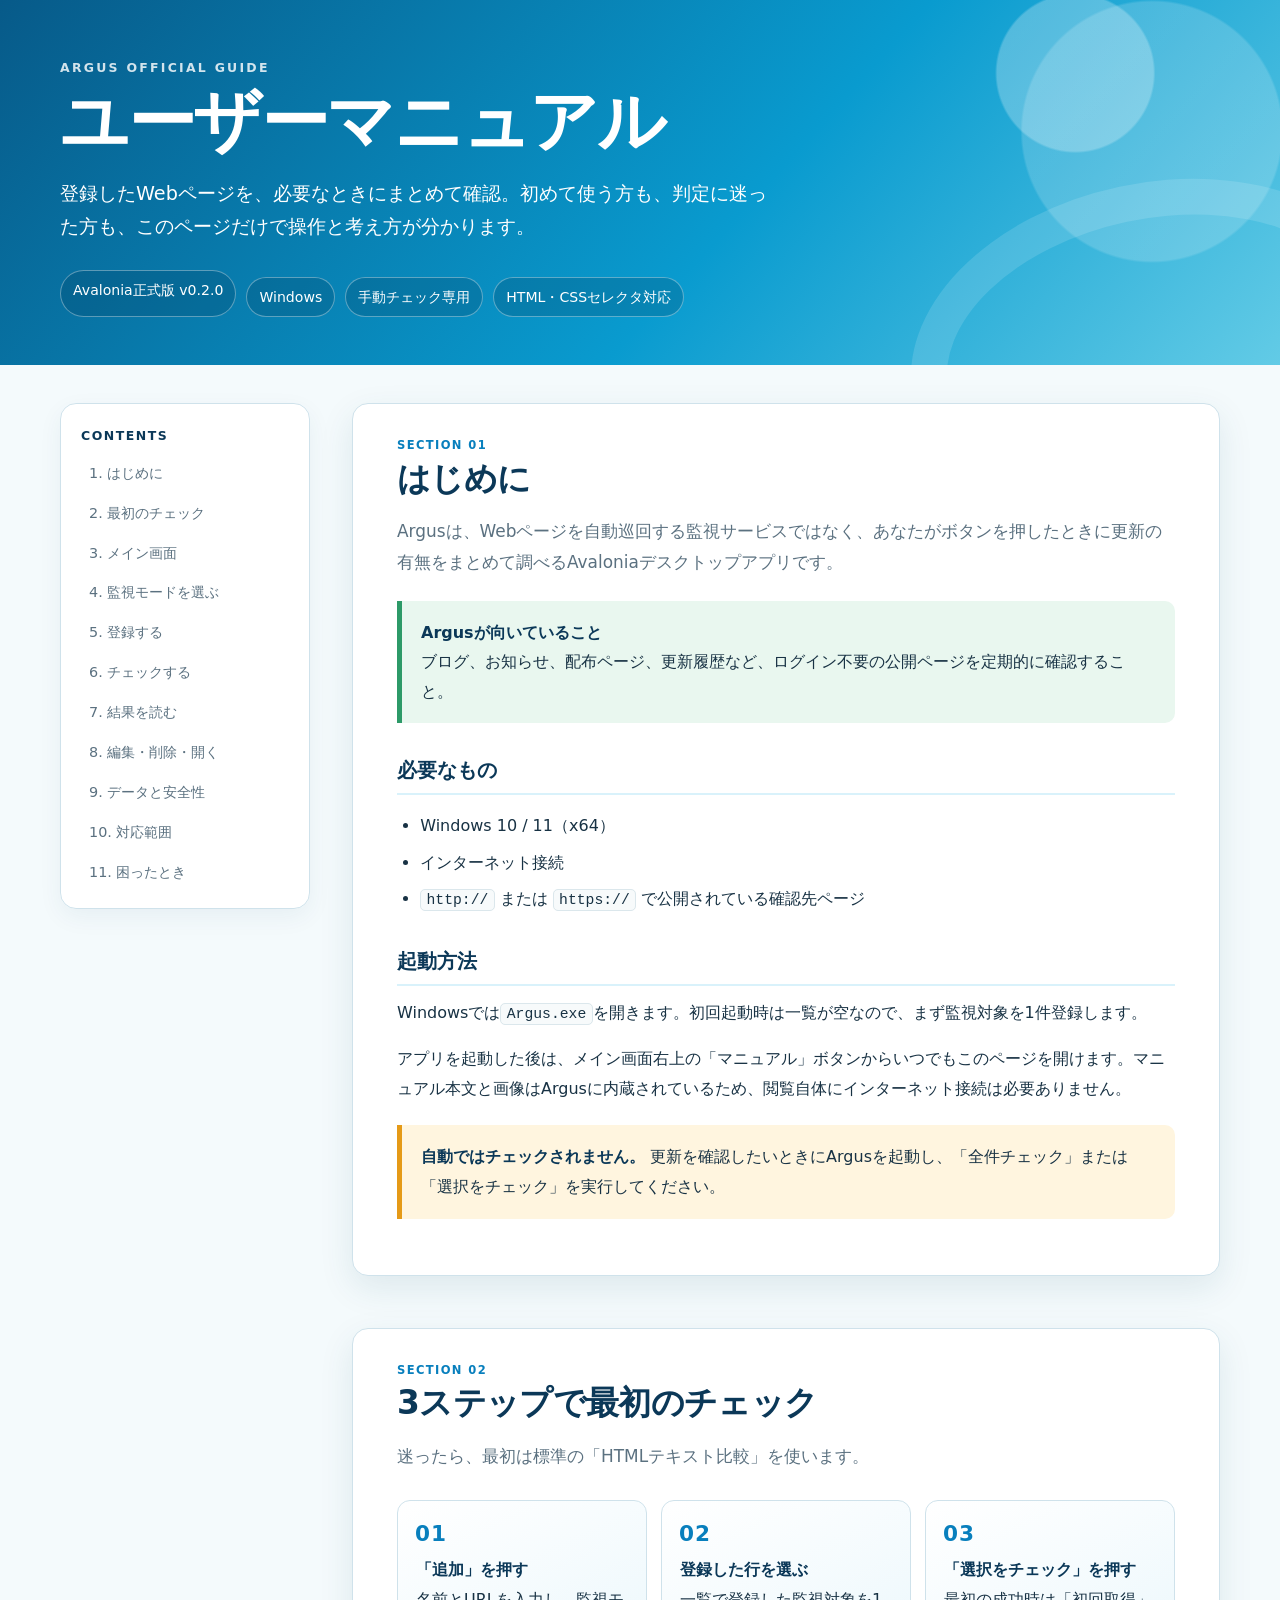
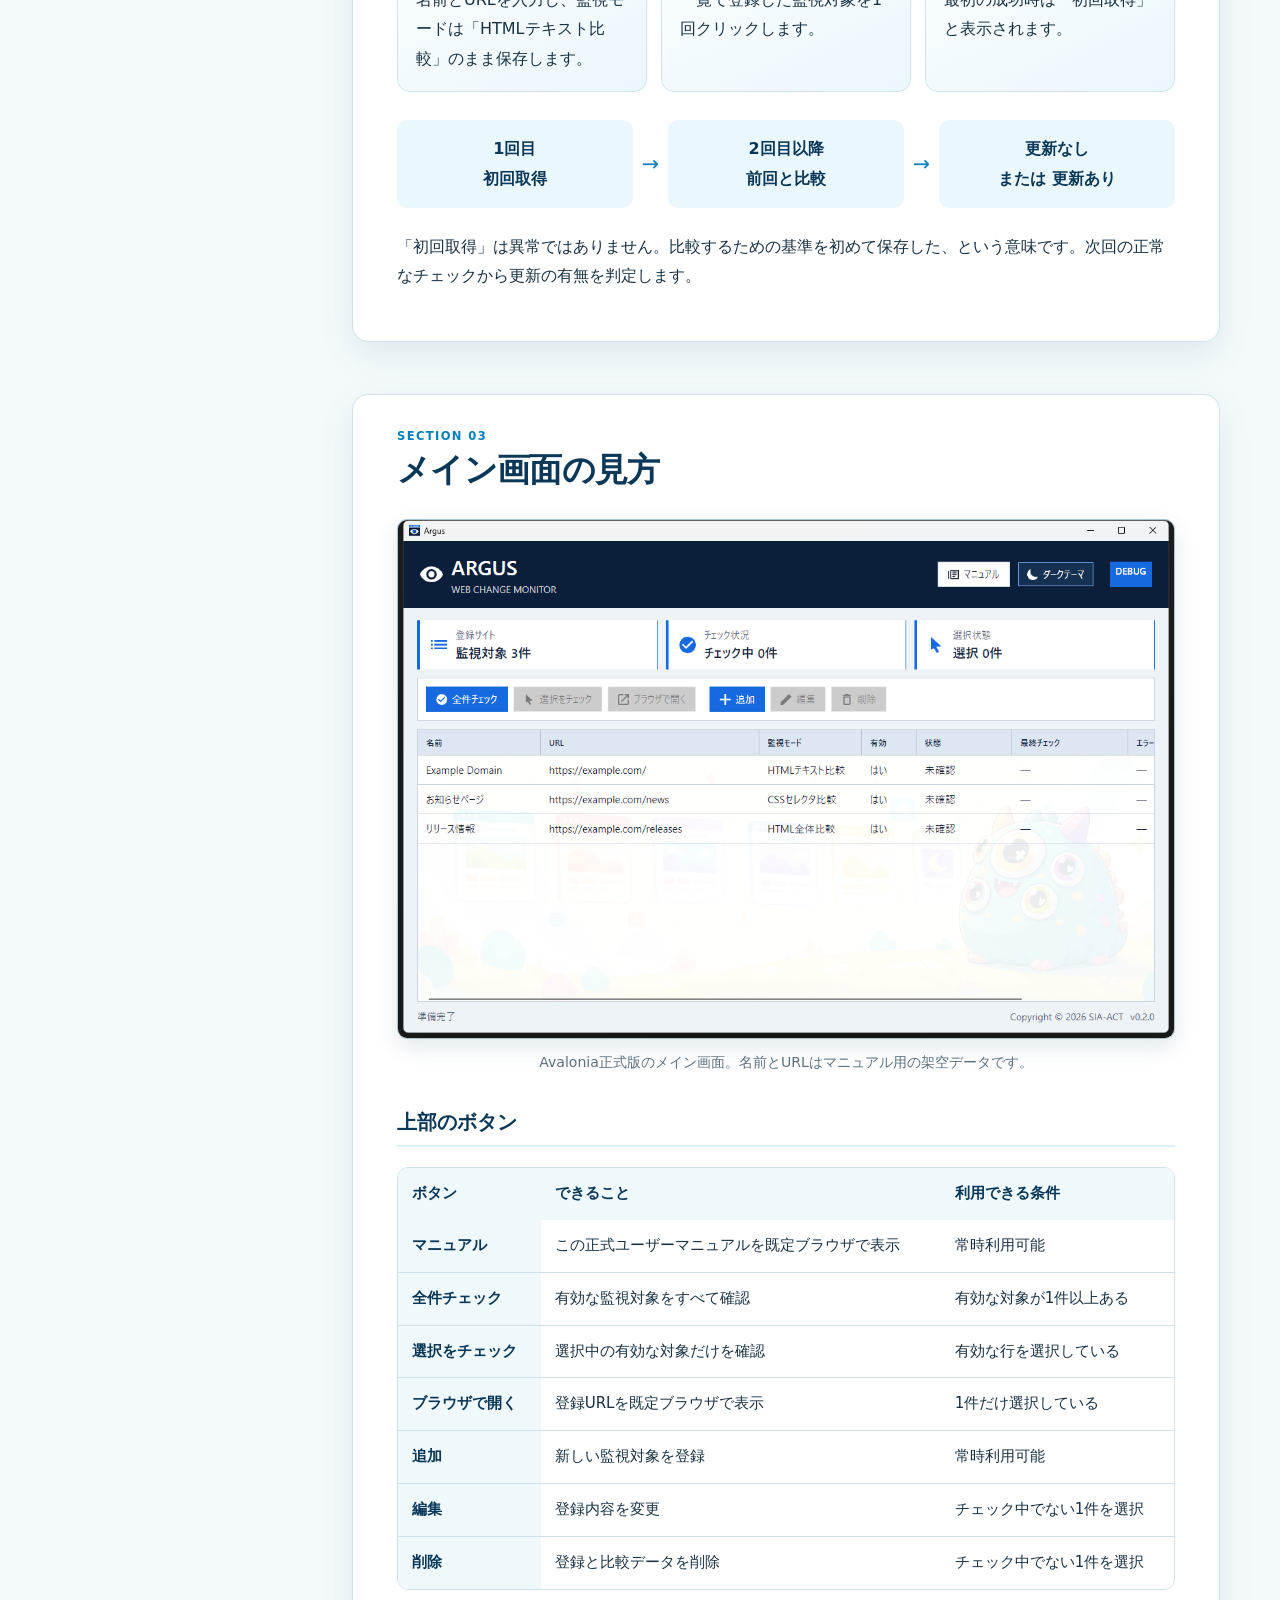
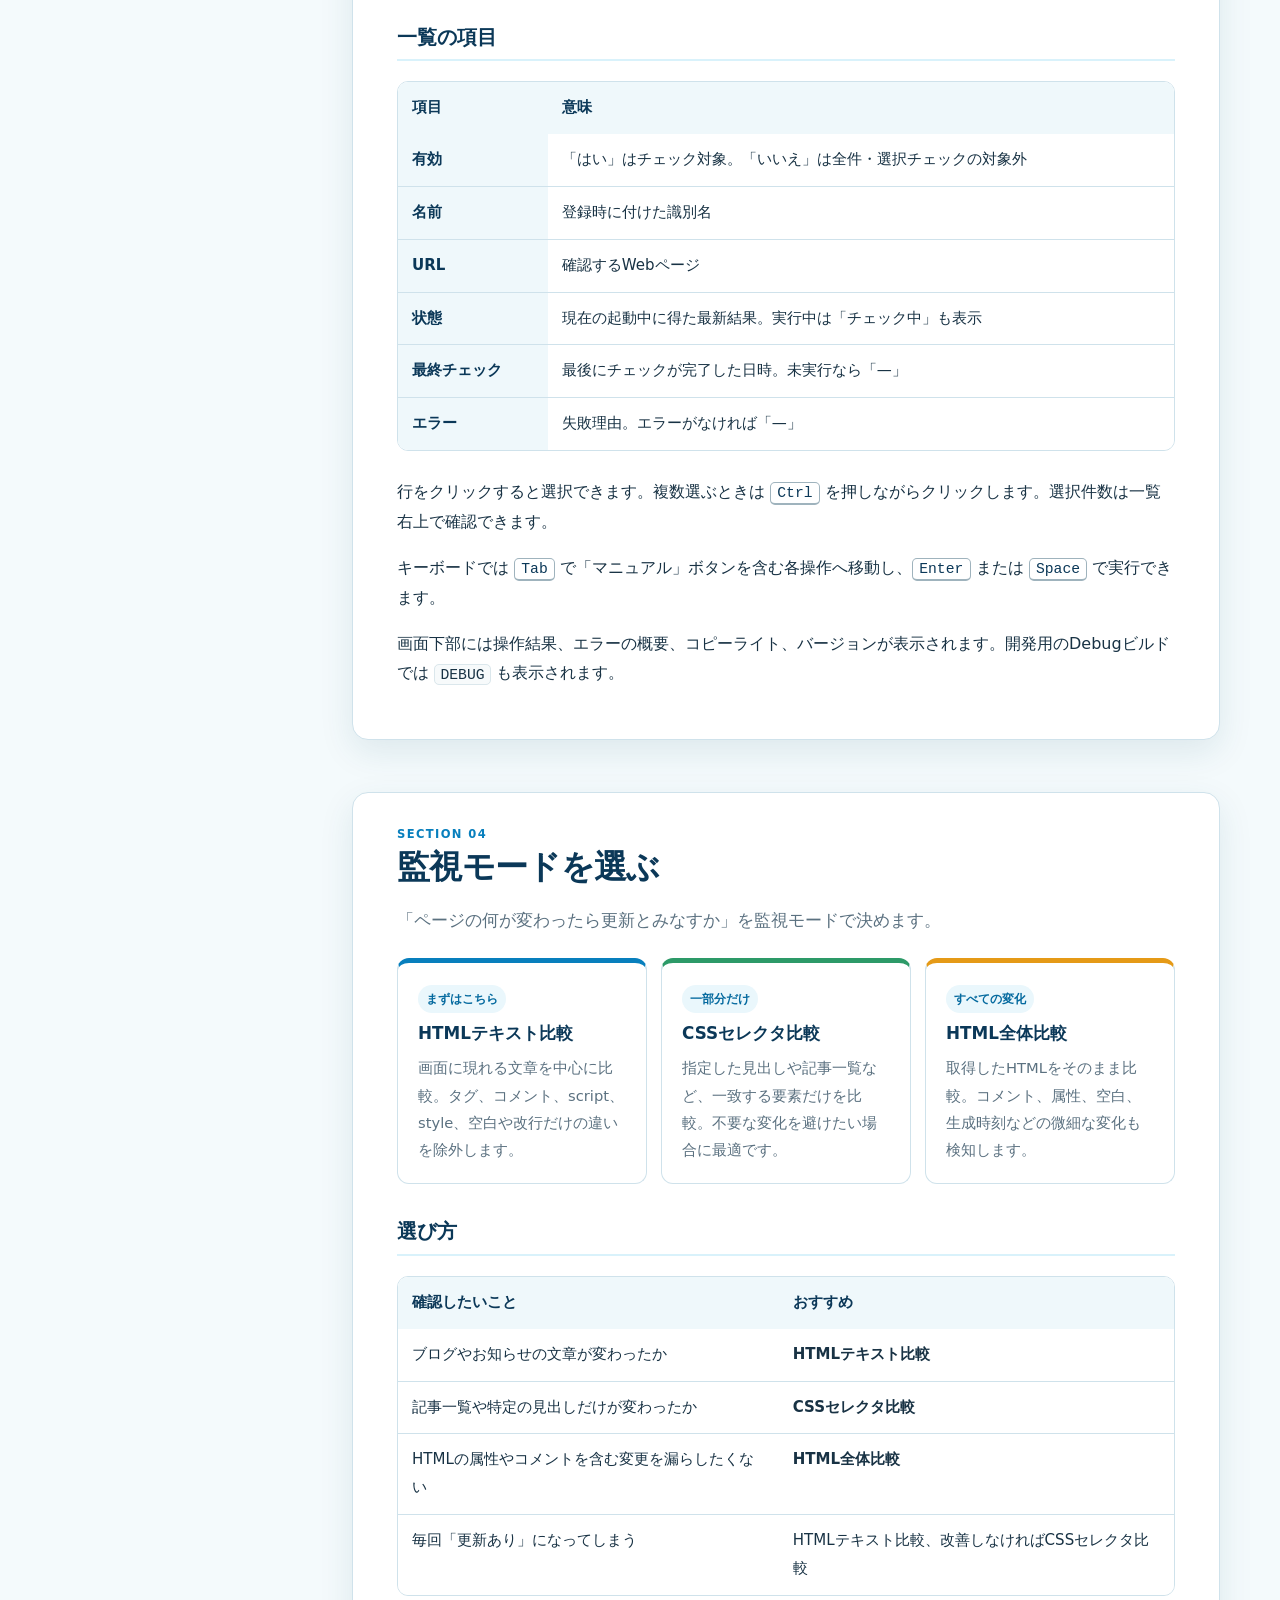
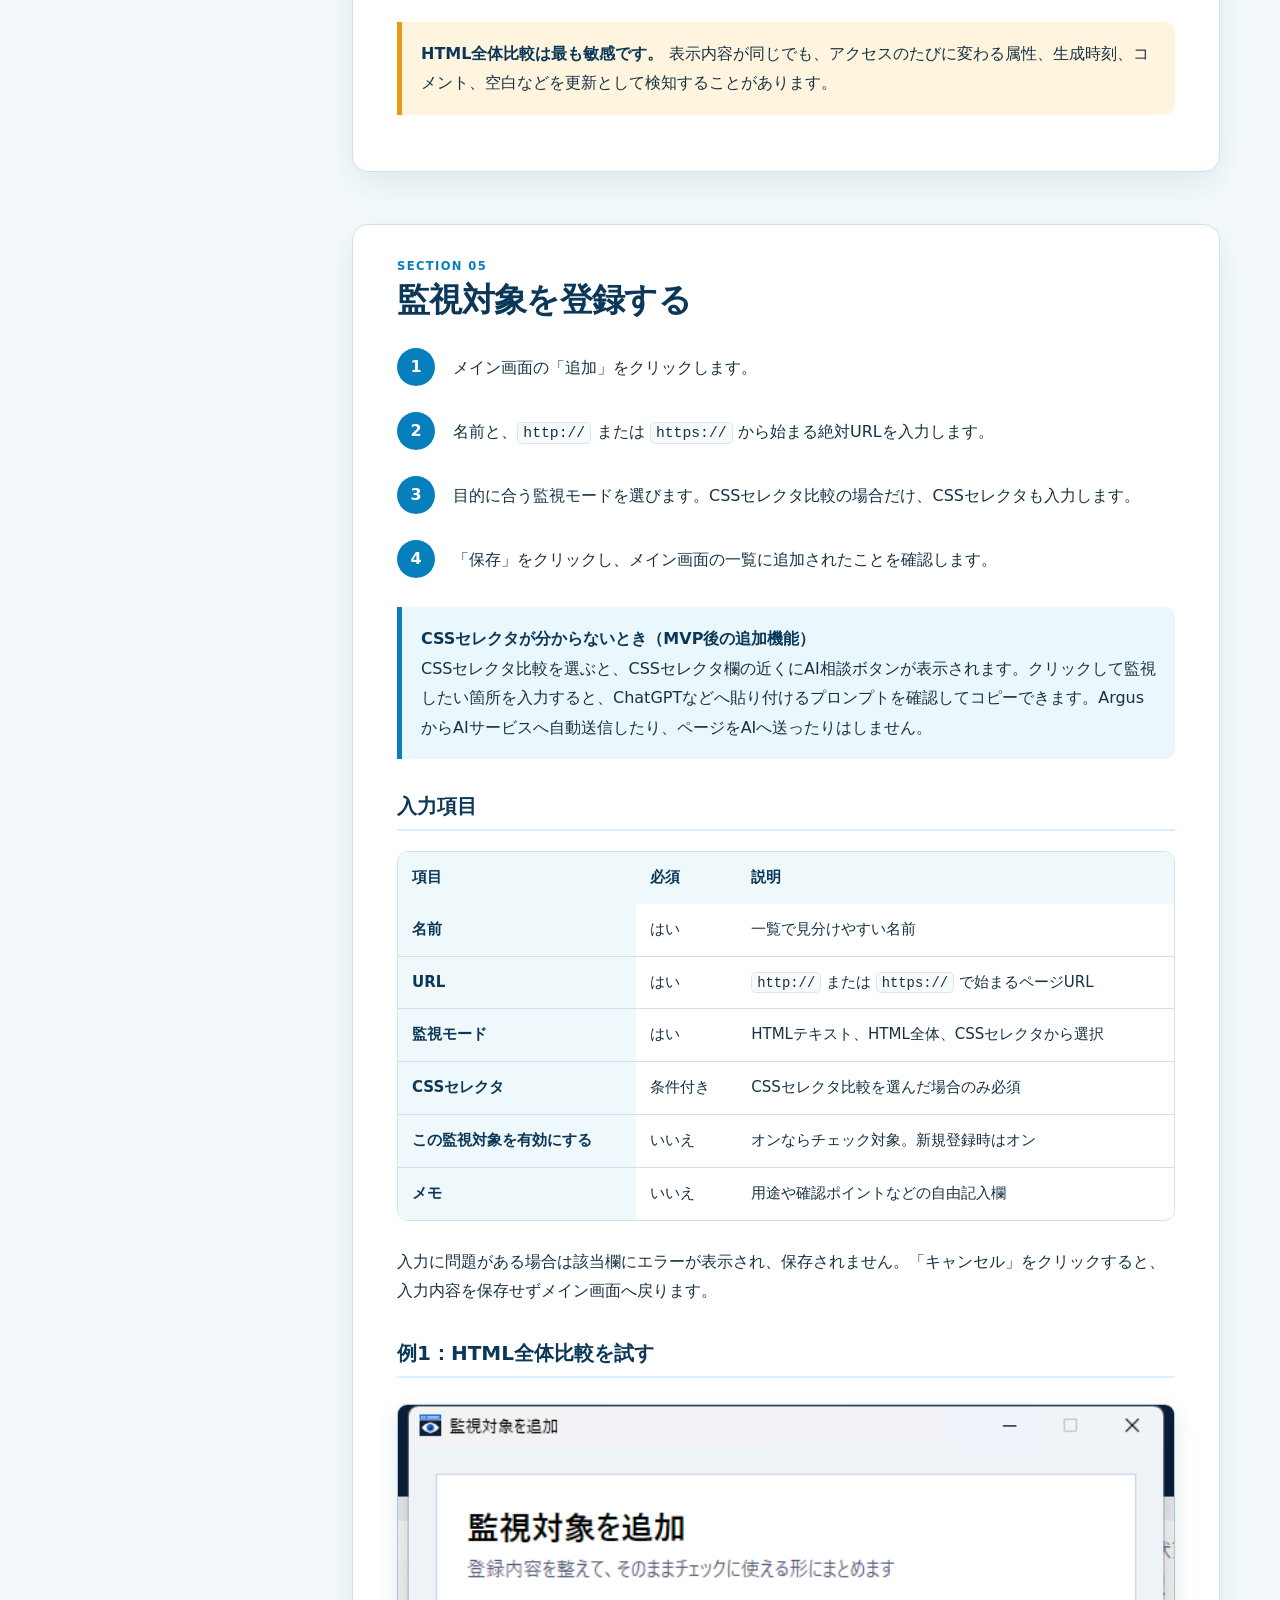
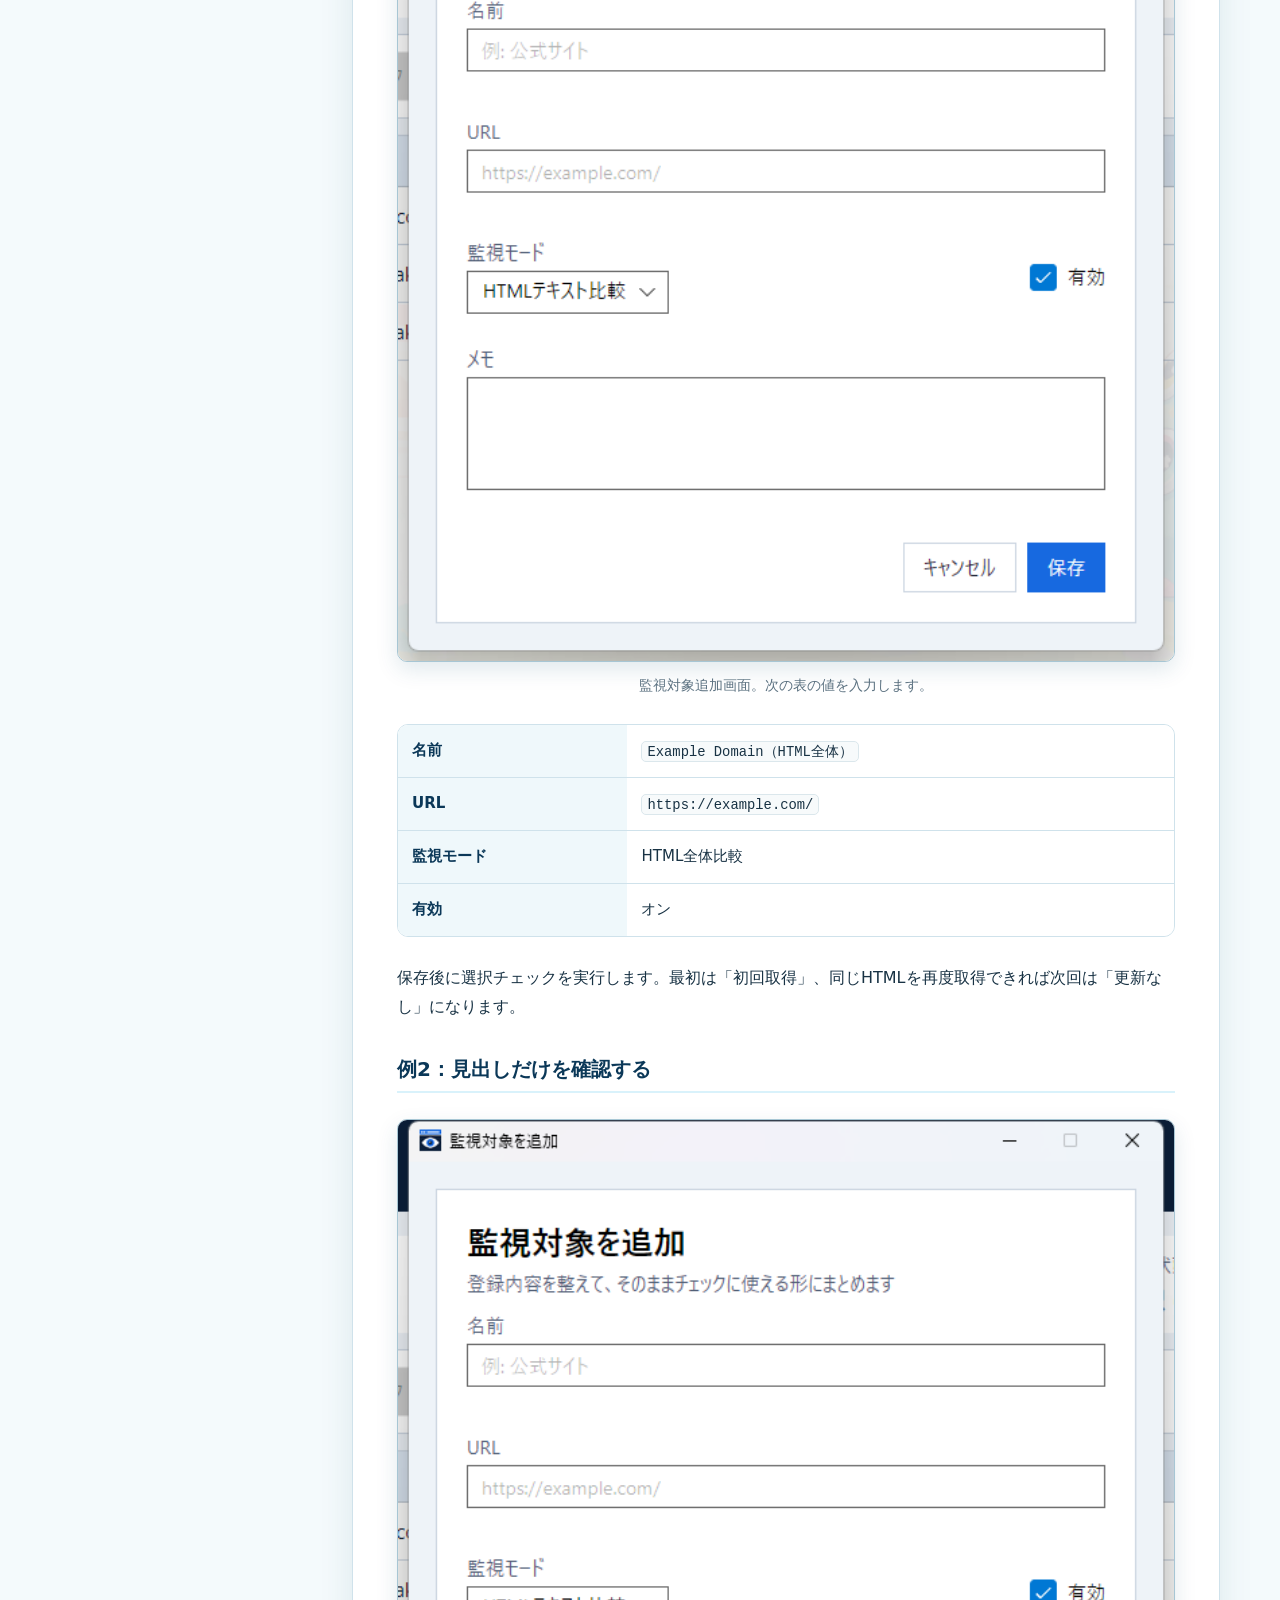
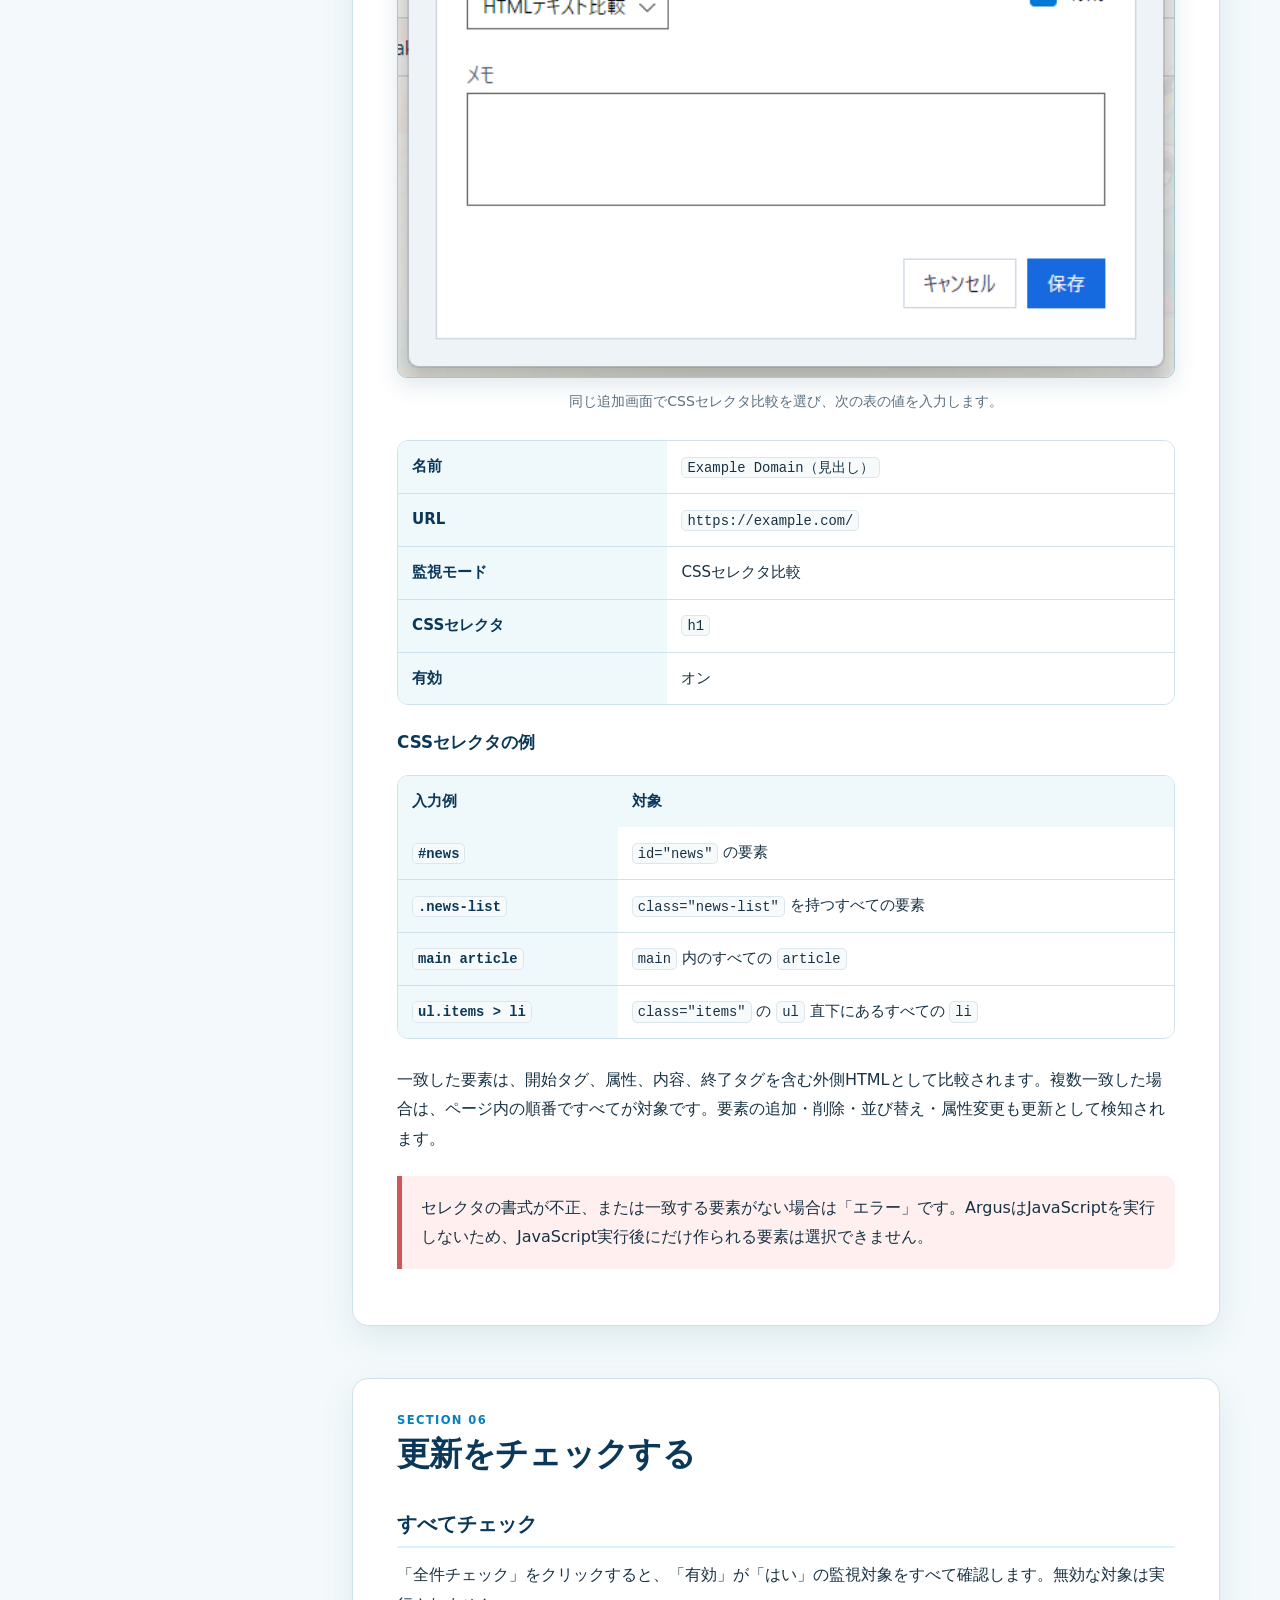
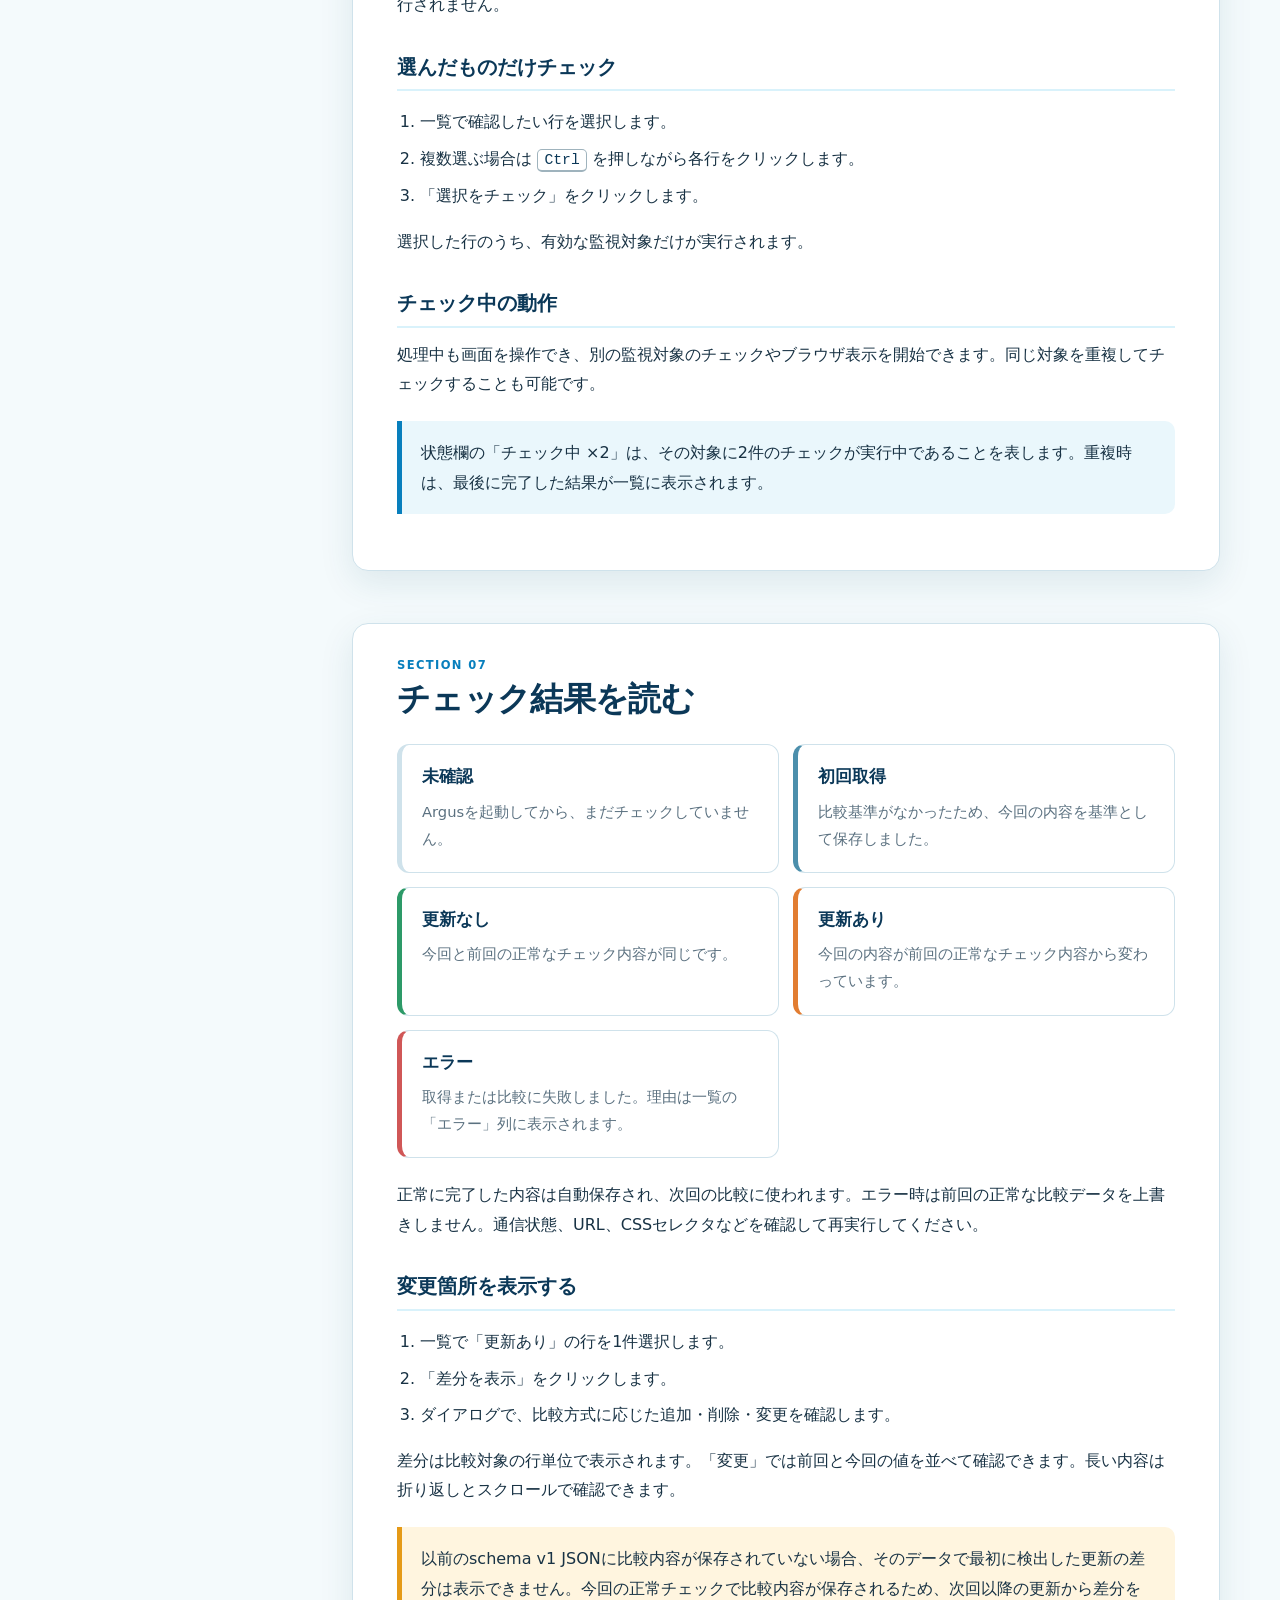
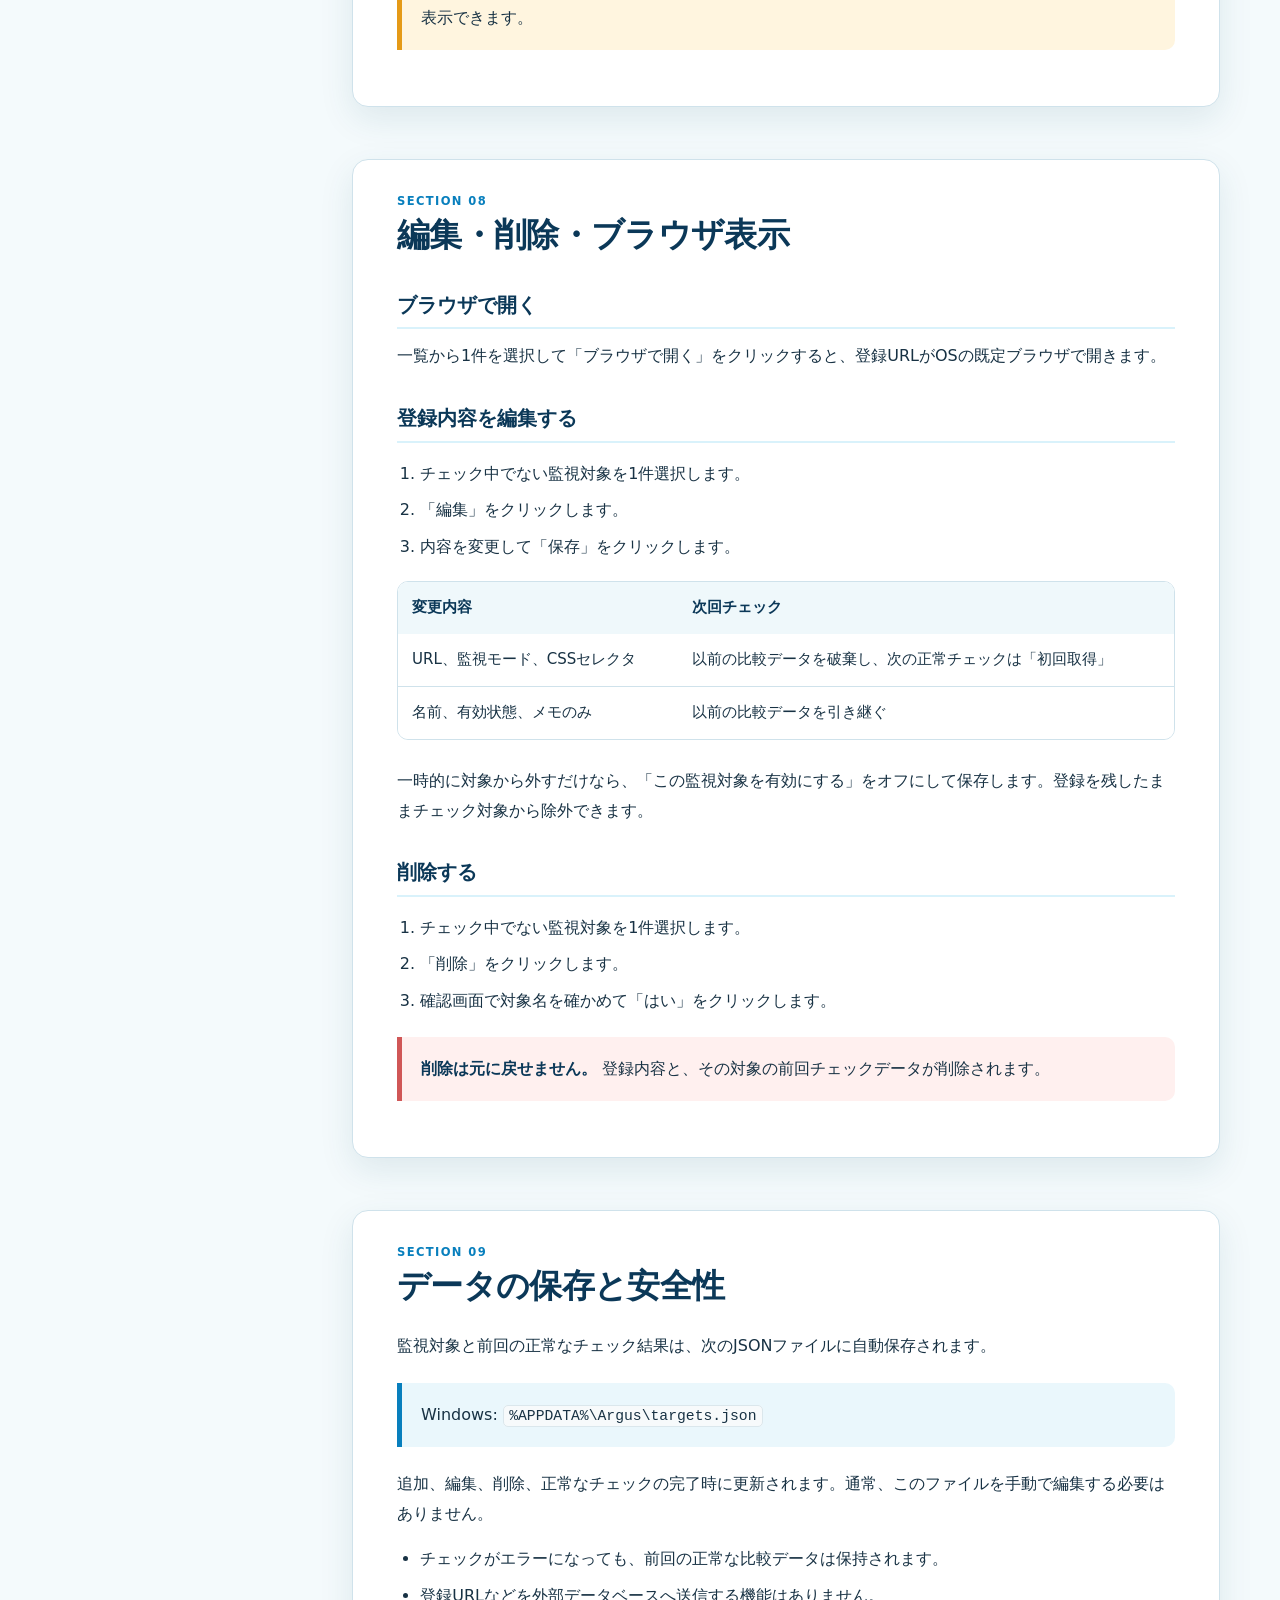
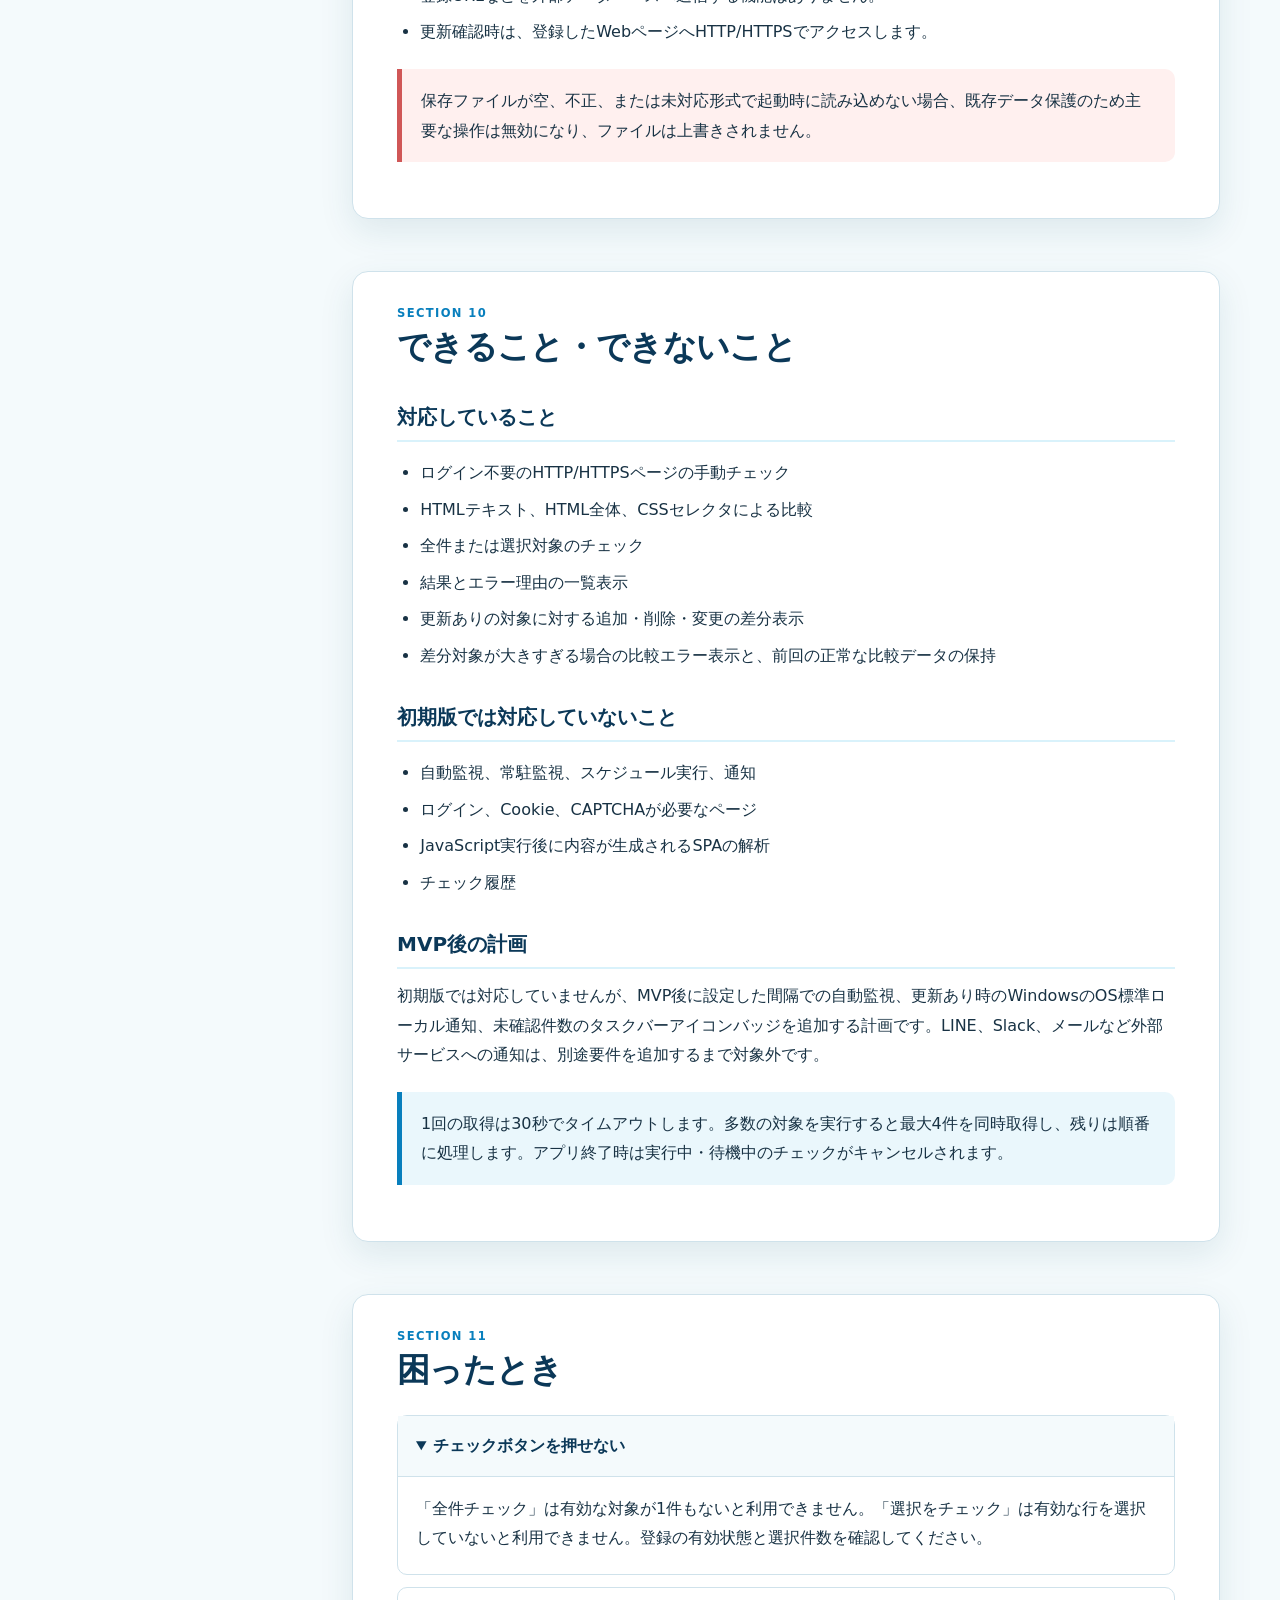
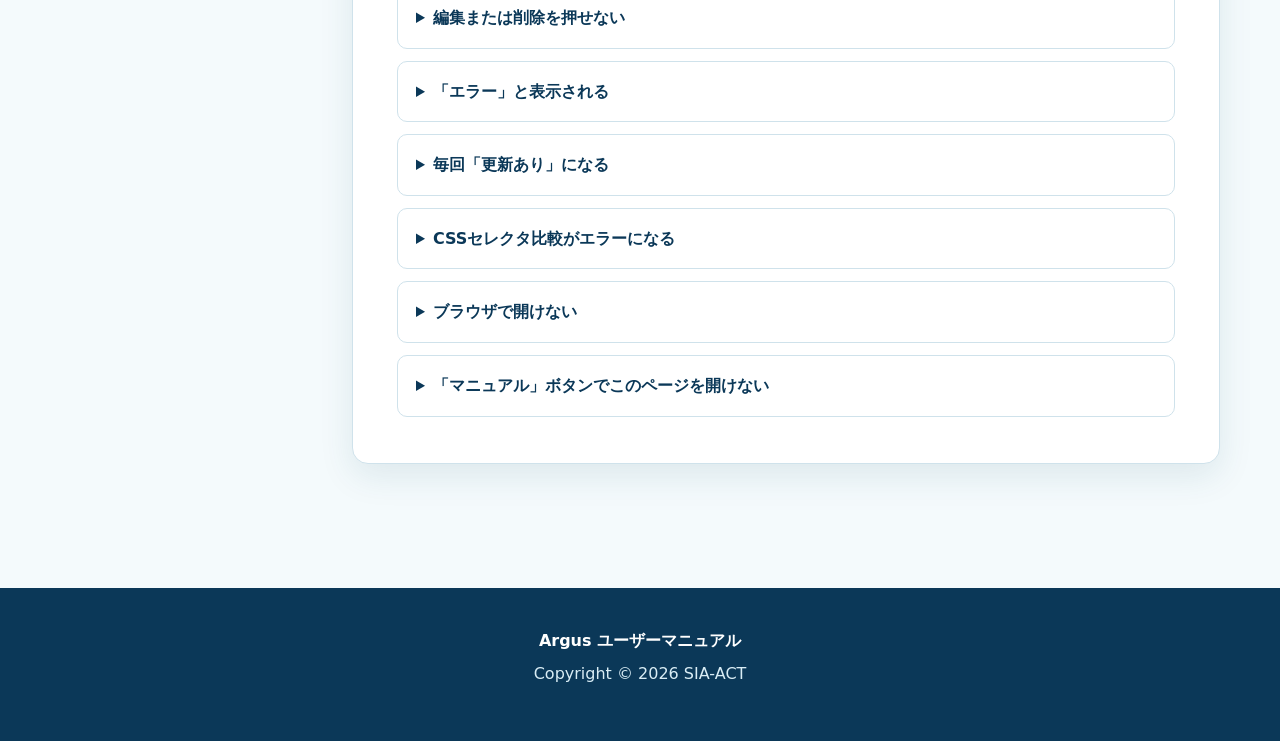
==== commit b9c1c994: "コードレビュー指摘を修正" ====
--- a/Manual/index.html
+++ b/Manual/index.html
@@ -824,6 +824,7 @@
           <li>全件または選択対象のチェック</li>
           <li>結果とエラー理由の一覧表示</li>
           <li>更新ありの対象に対する追加・削除・変更の差分表示</li>
+          <li>差分対象が大きすぎる場合の比較エラー表示と、前回の正常な比較データの保持</li>
         </ul>
         <h3>初期版では対応していないこと</h3>
         <ul>
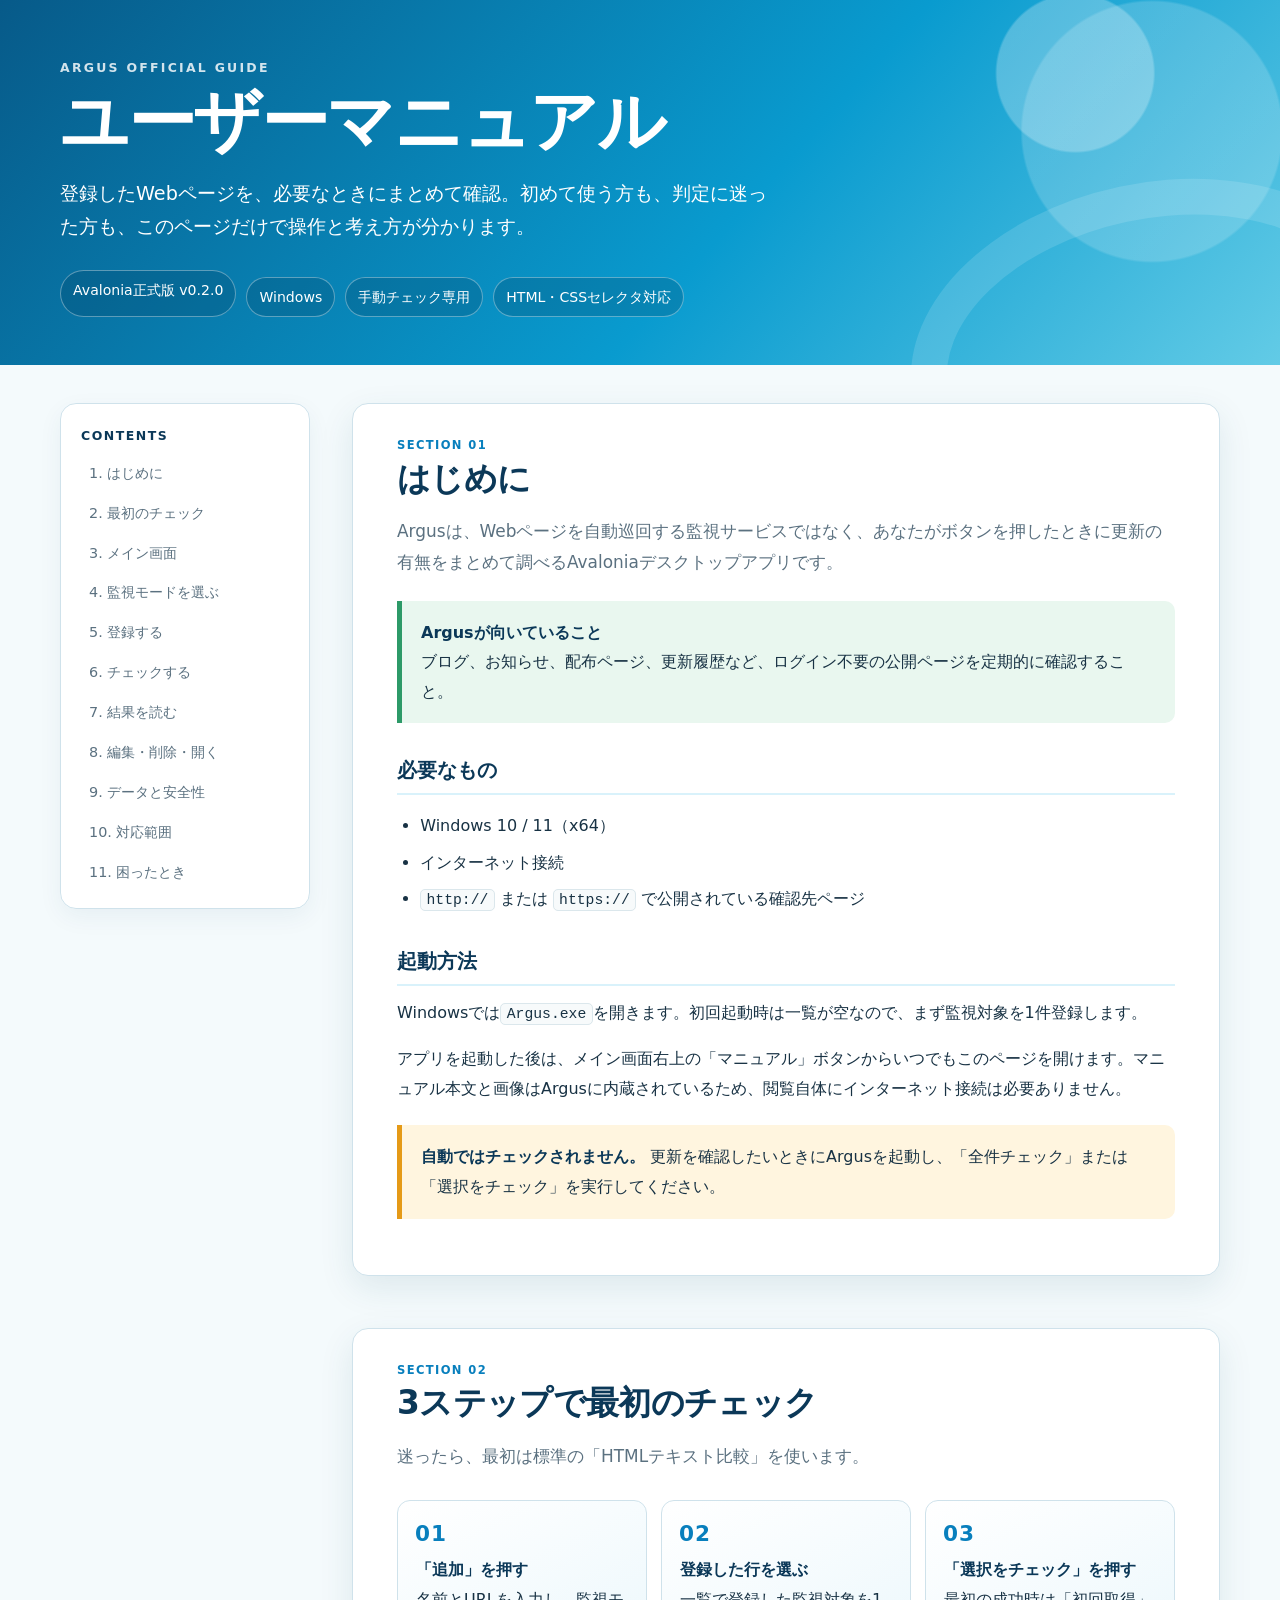
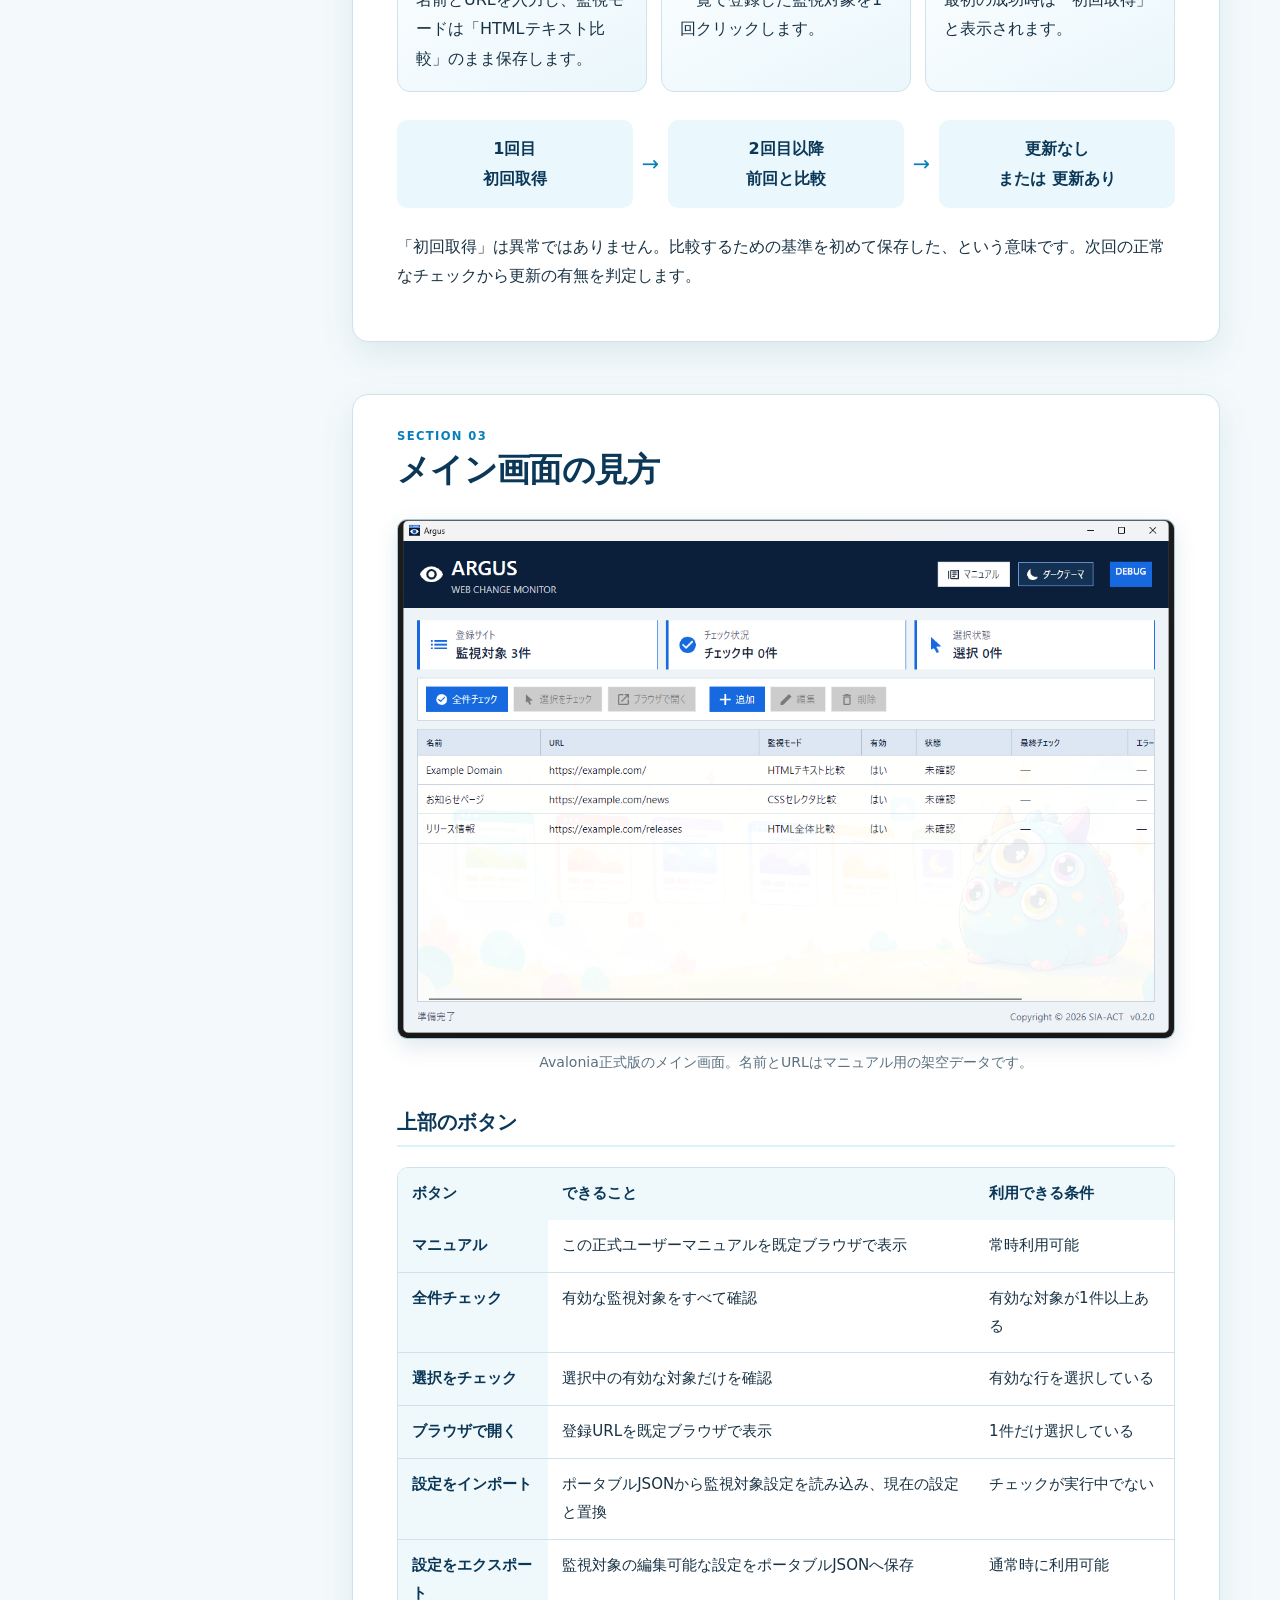
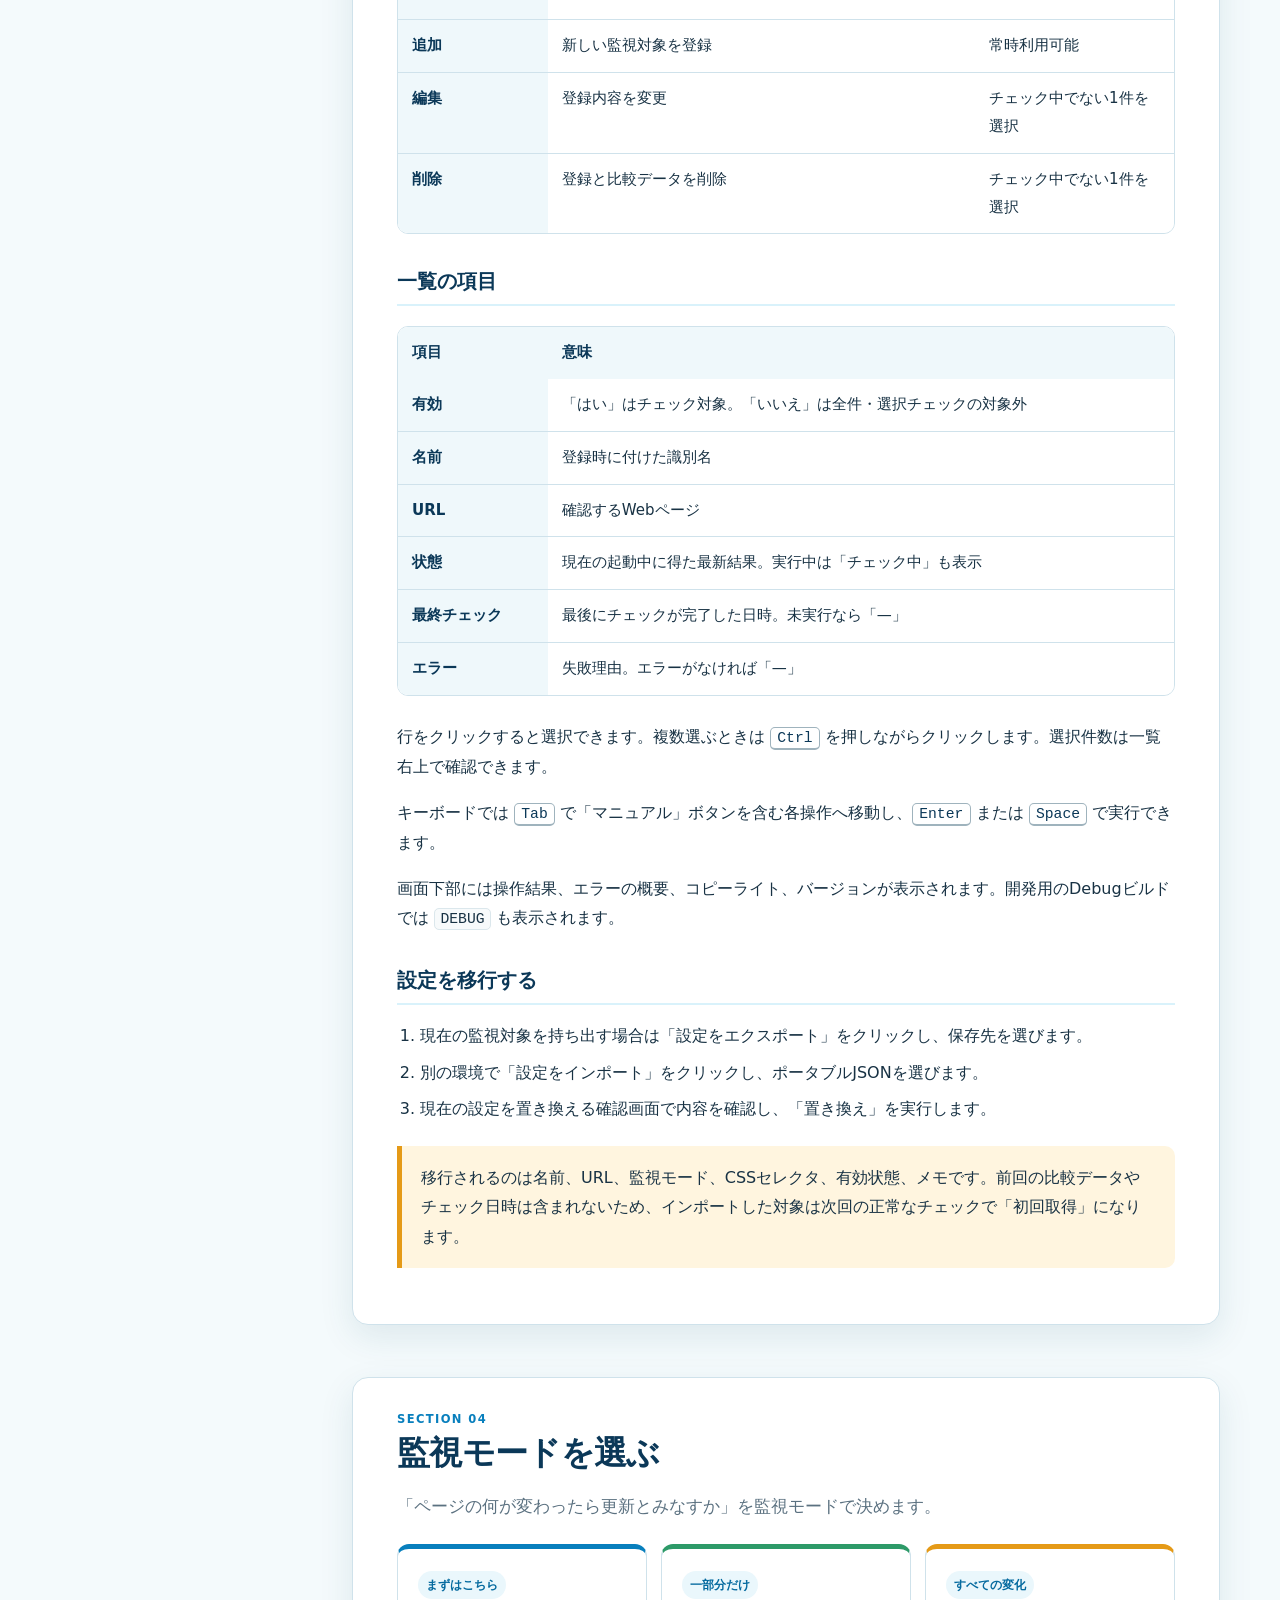
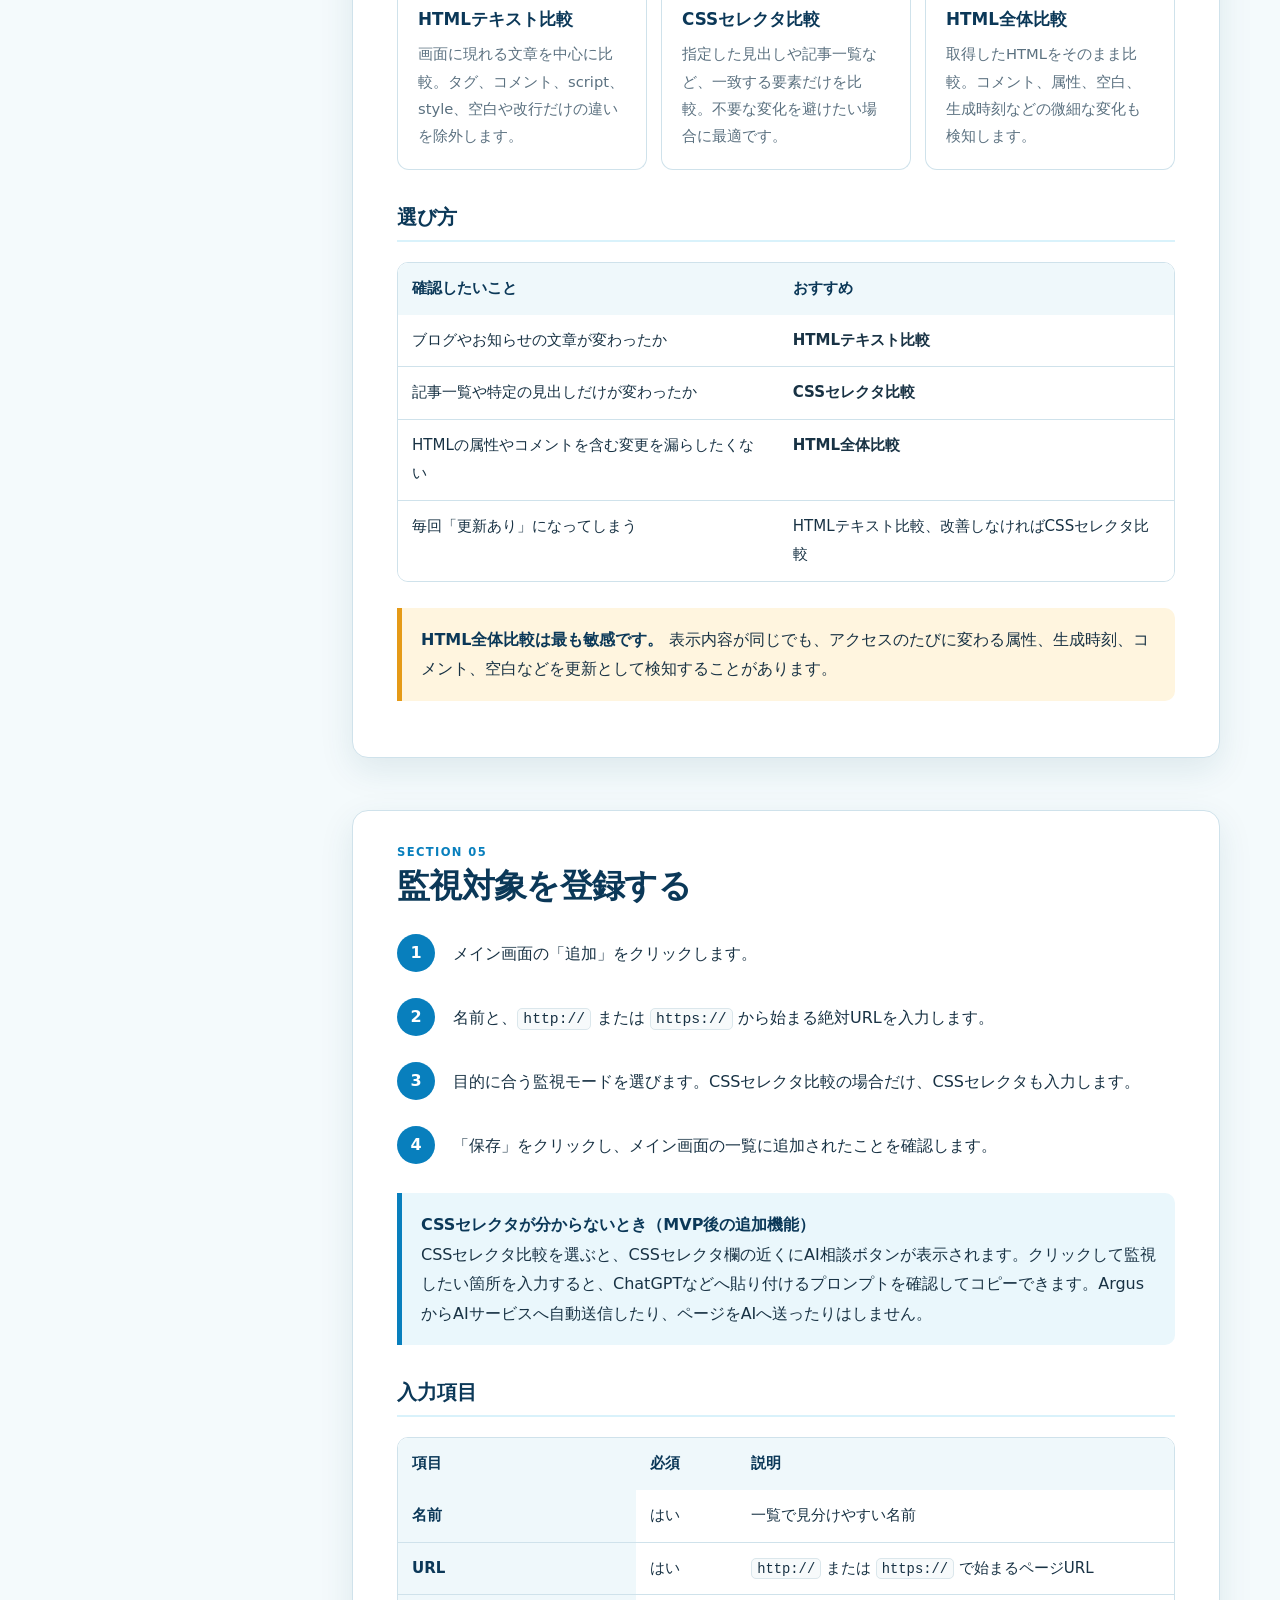
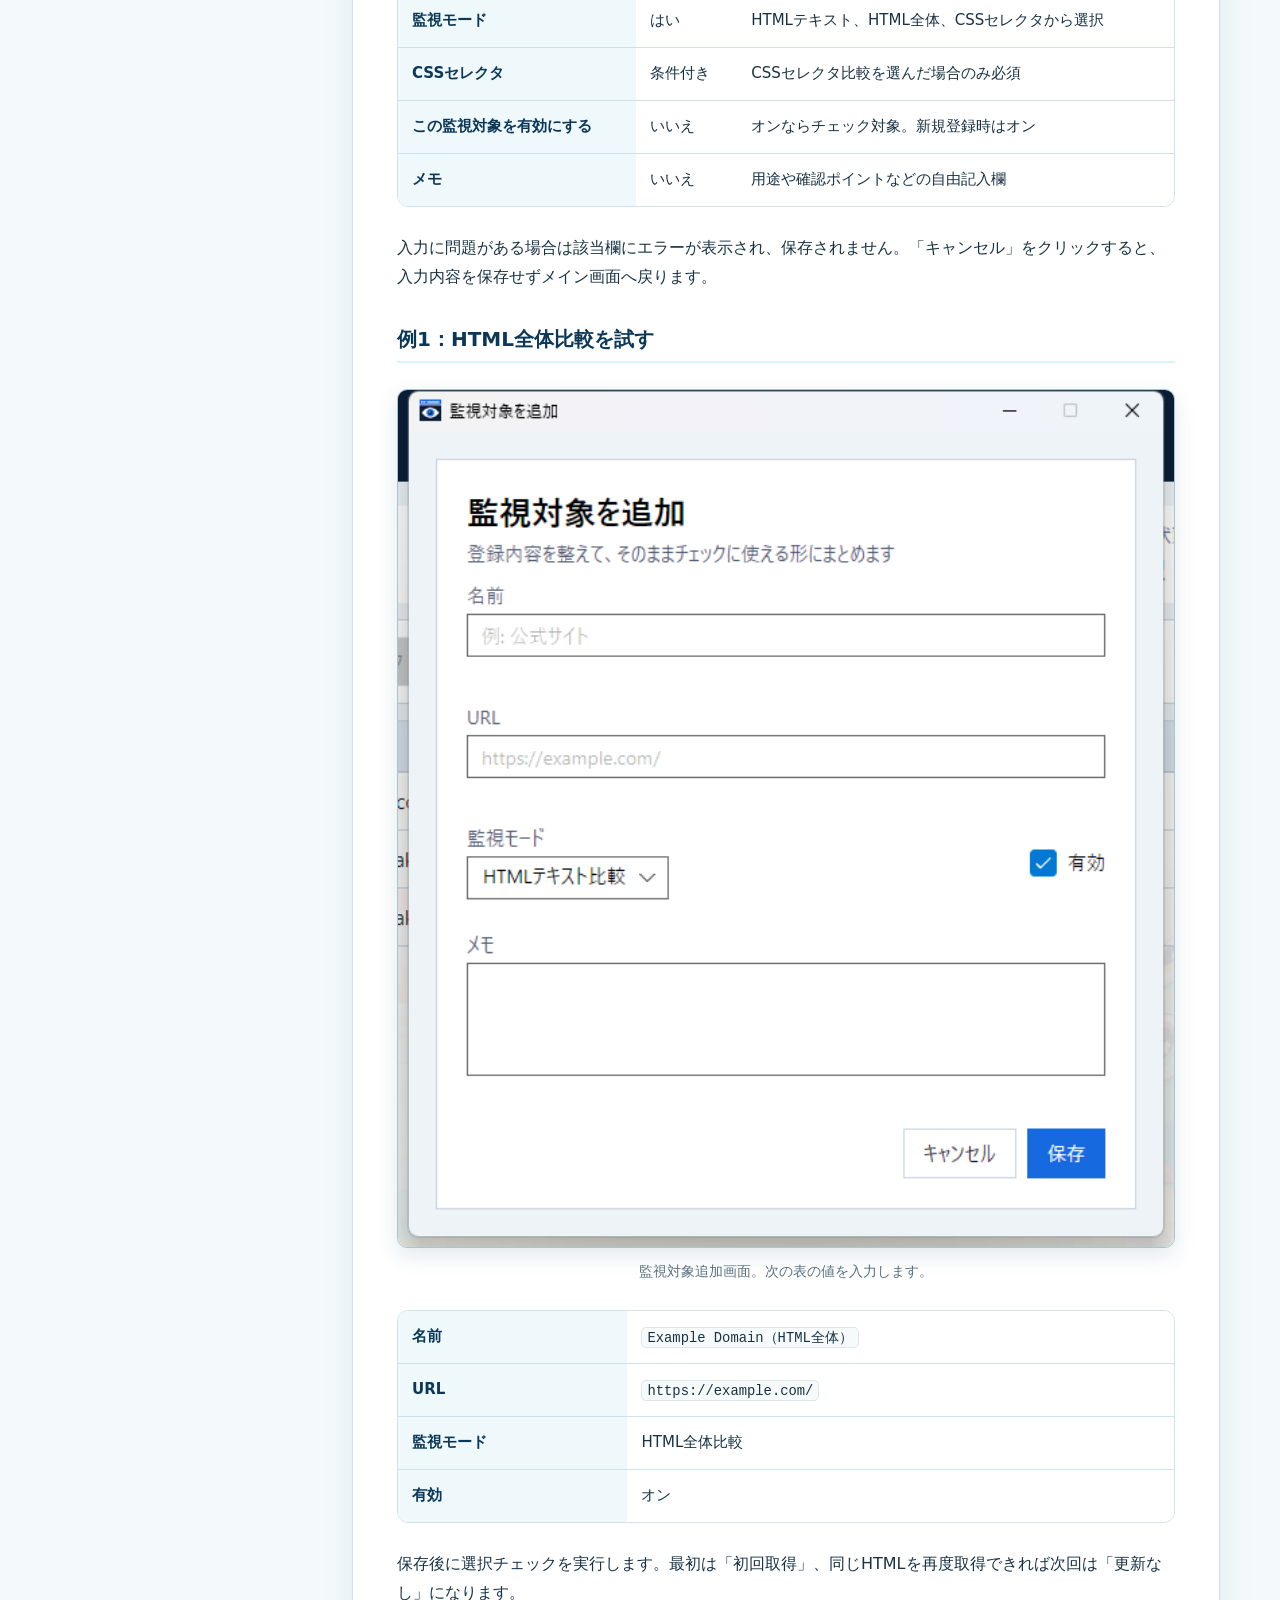
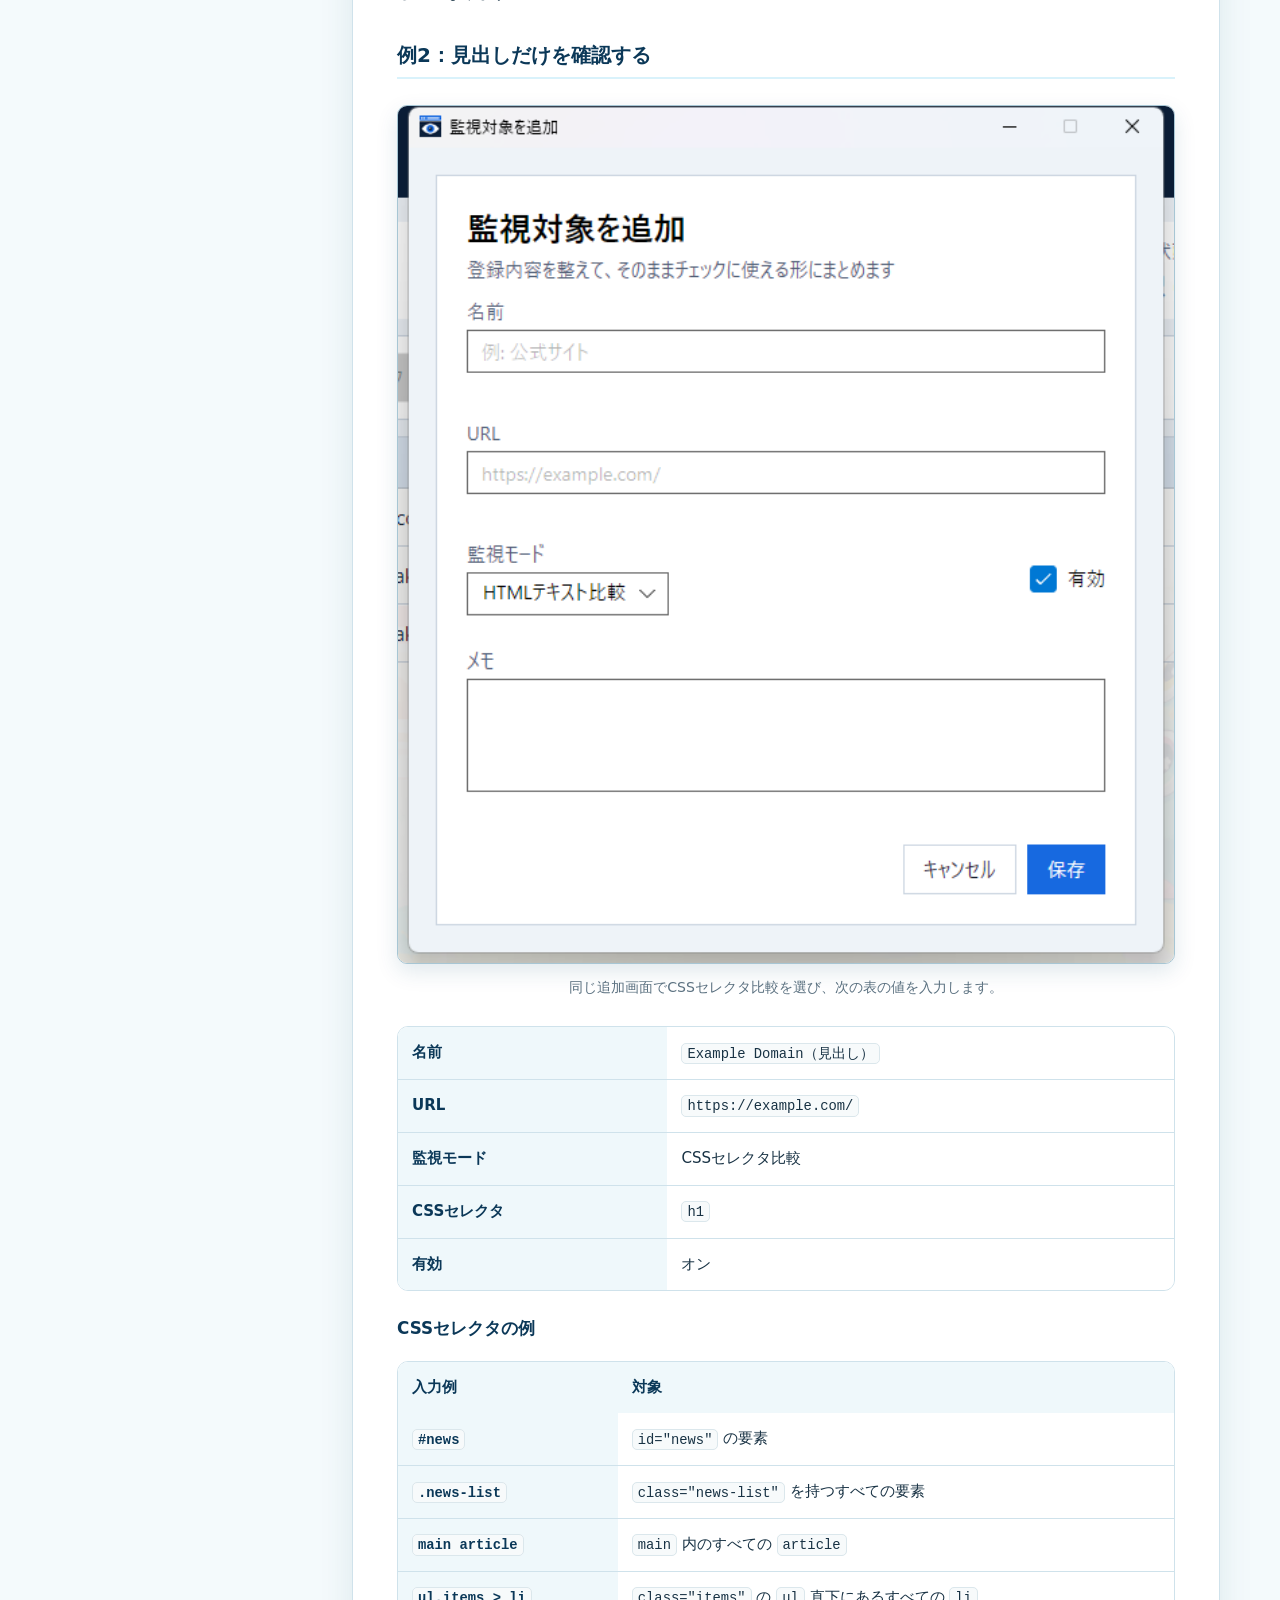
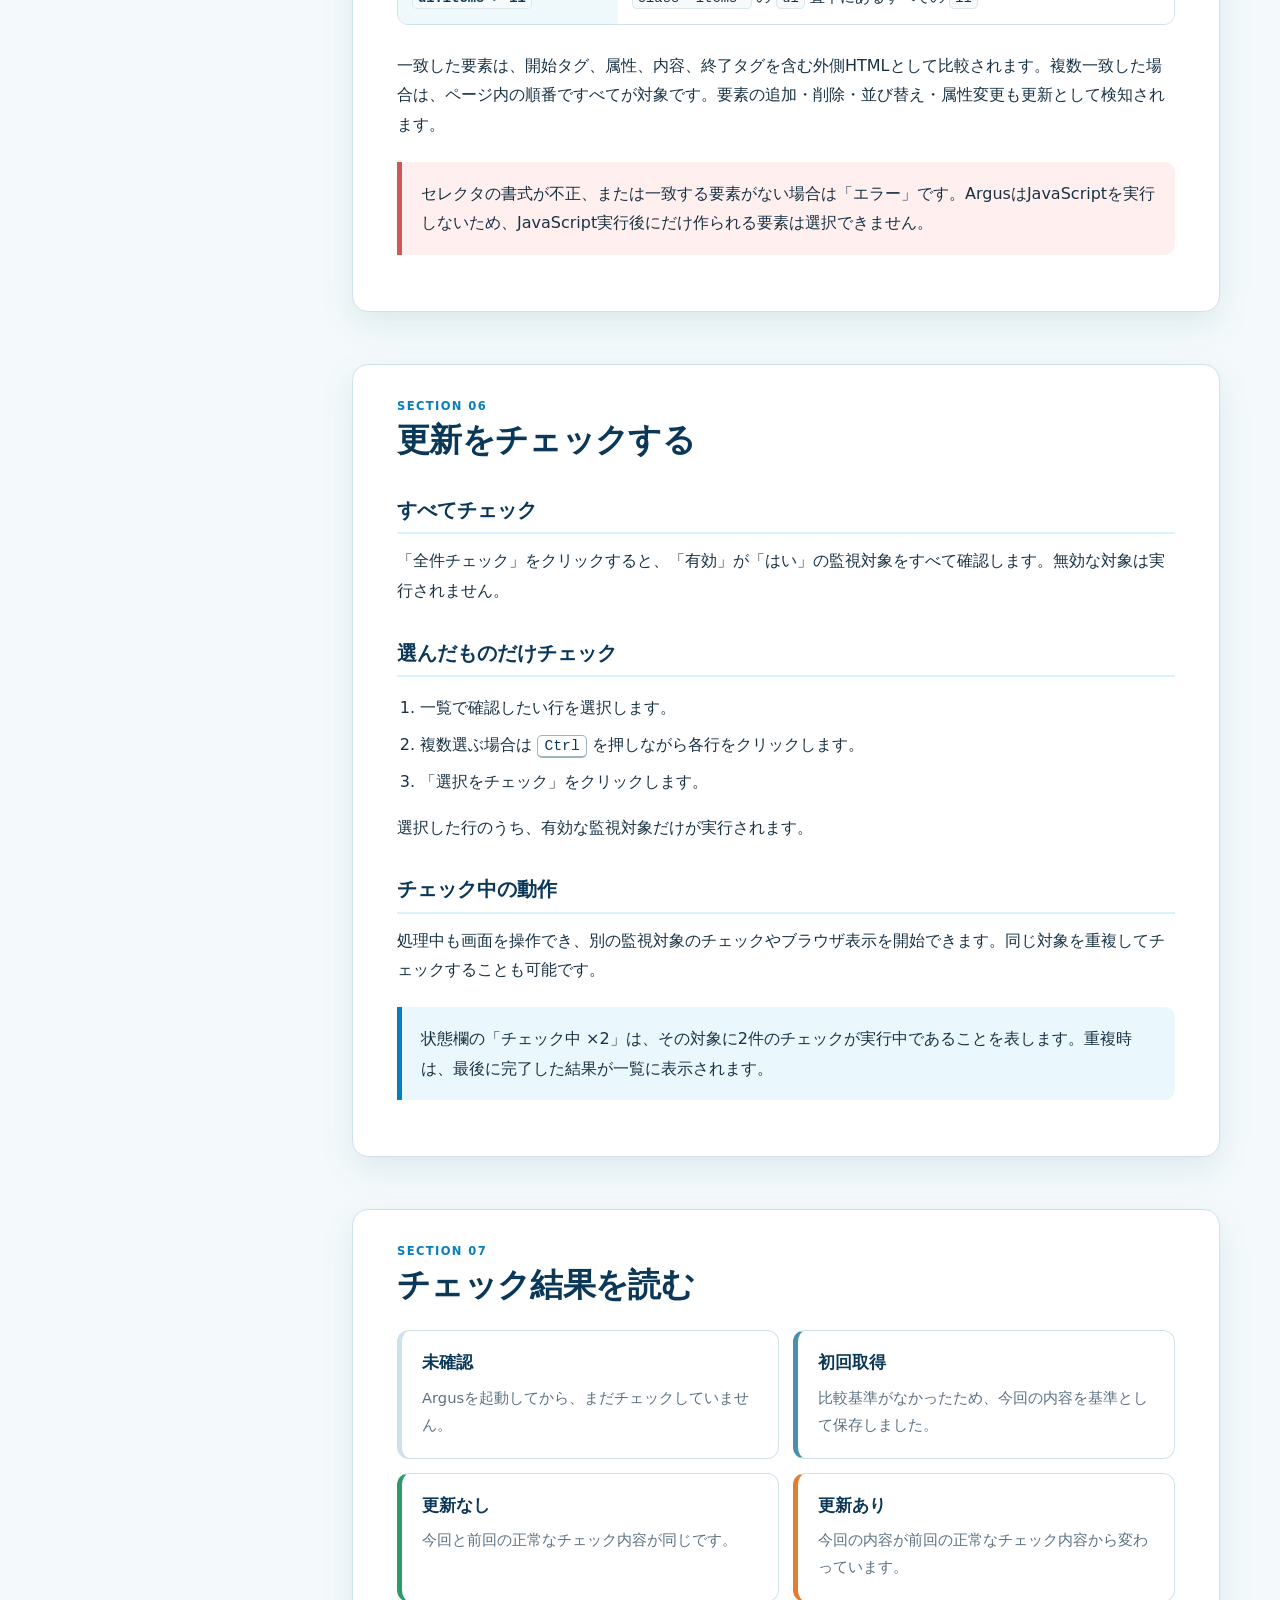
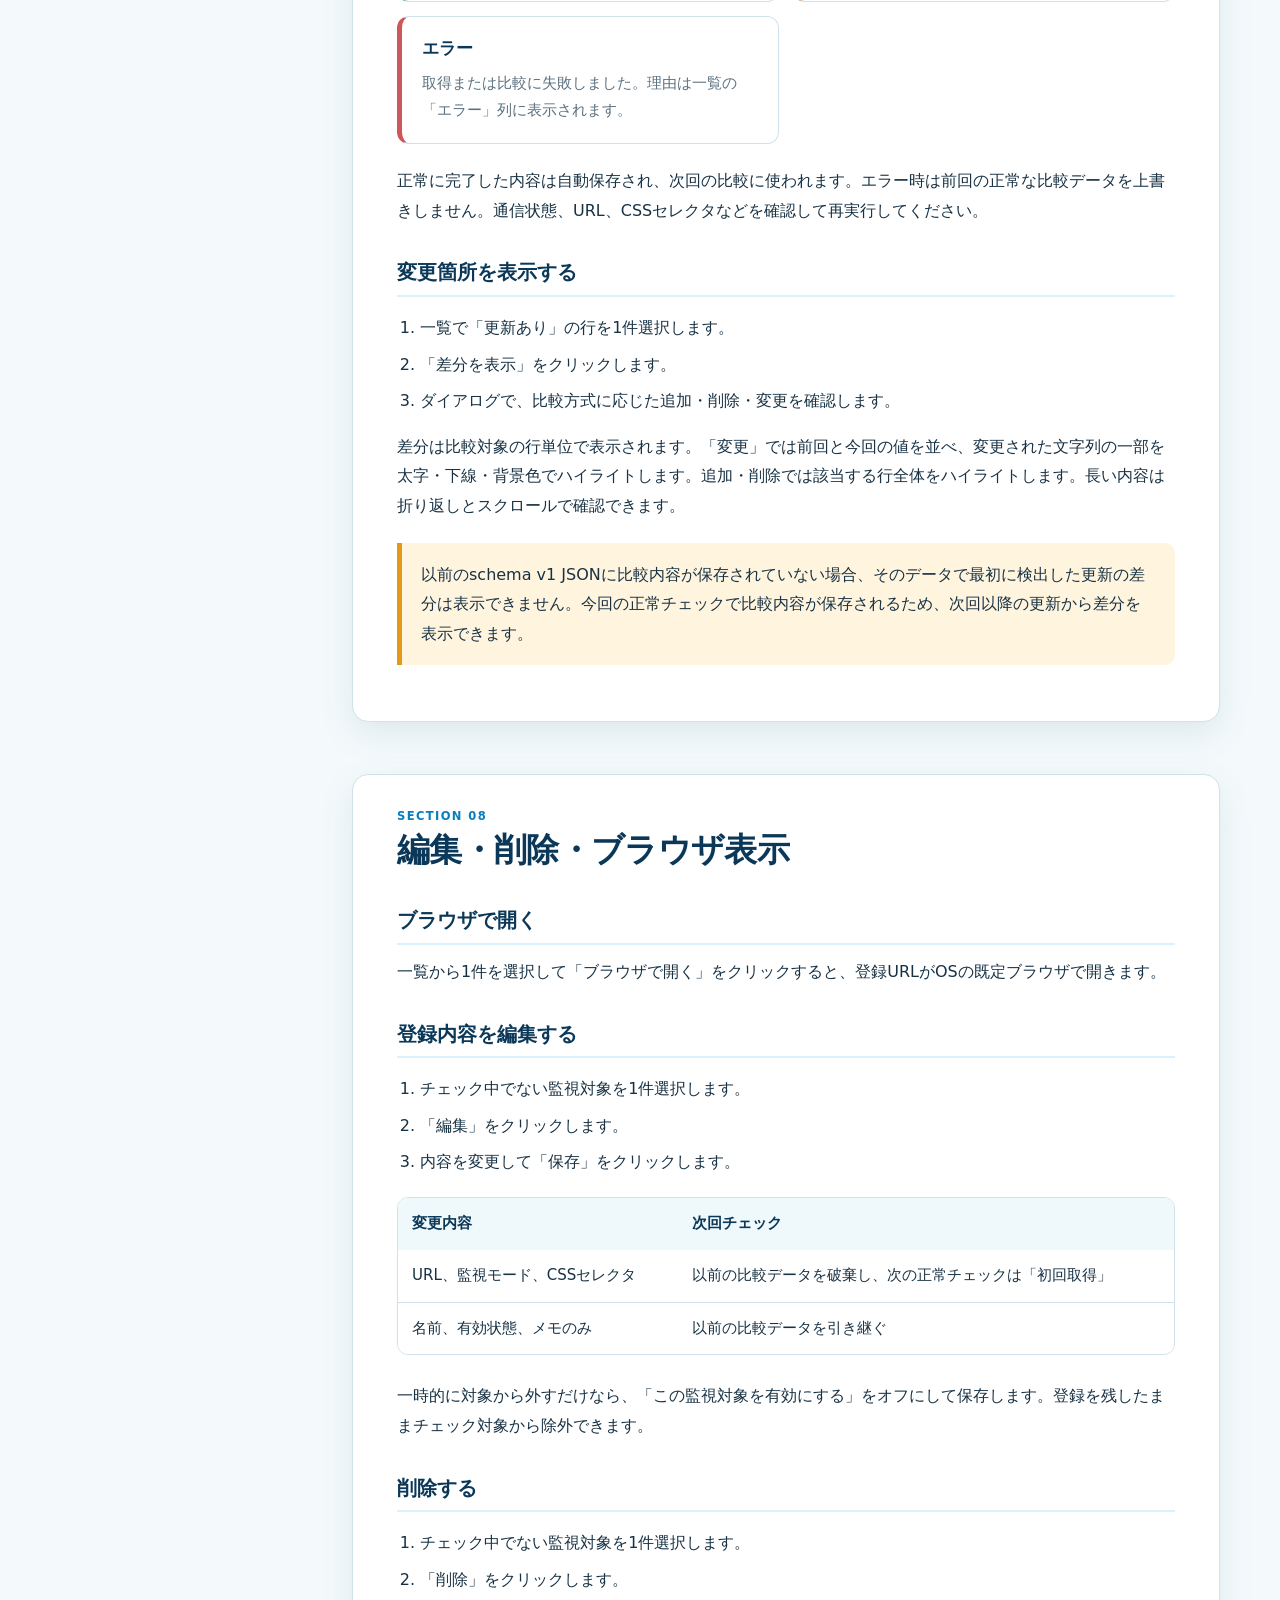
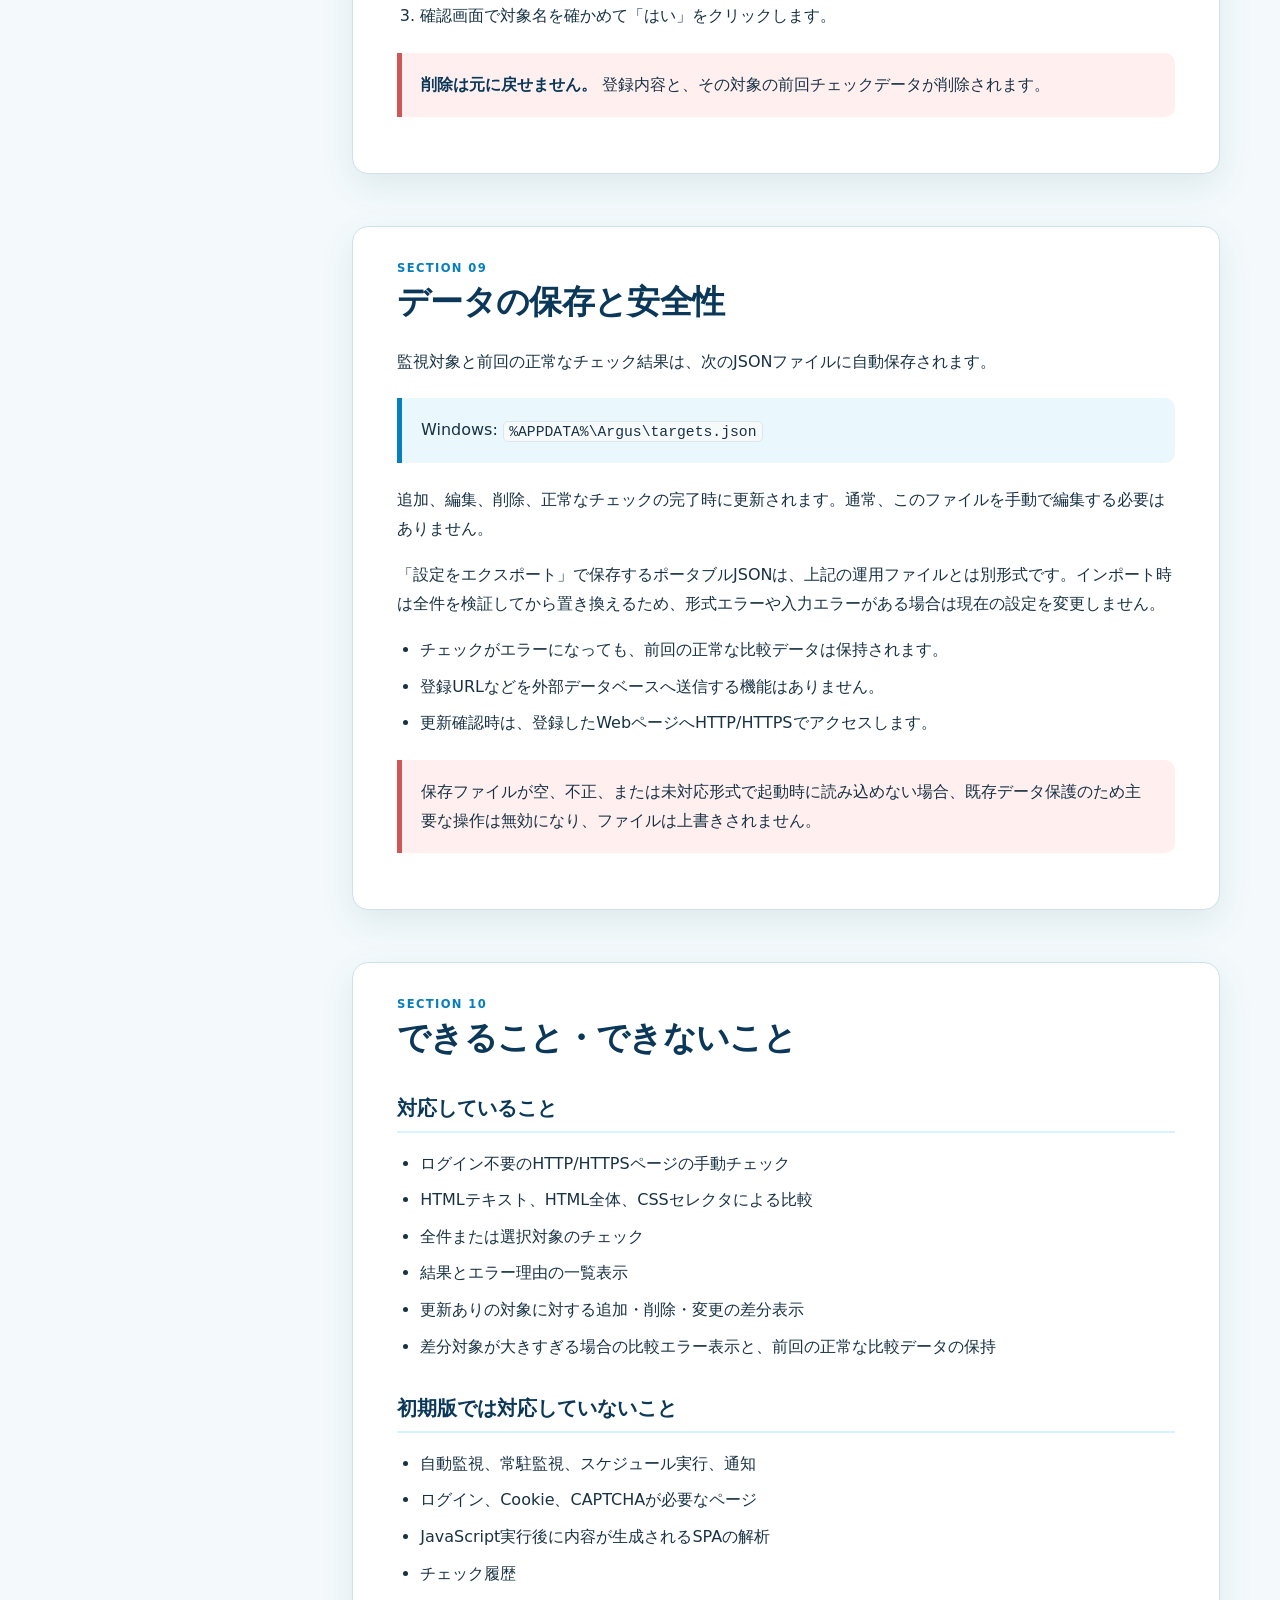
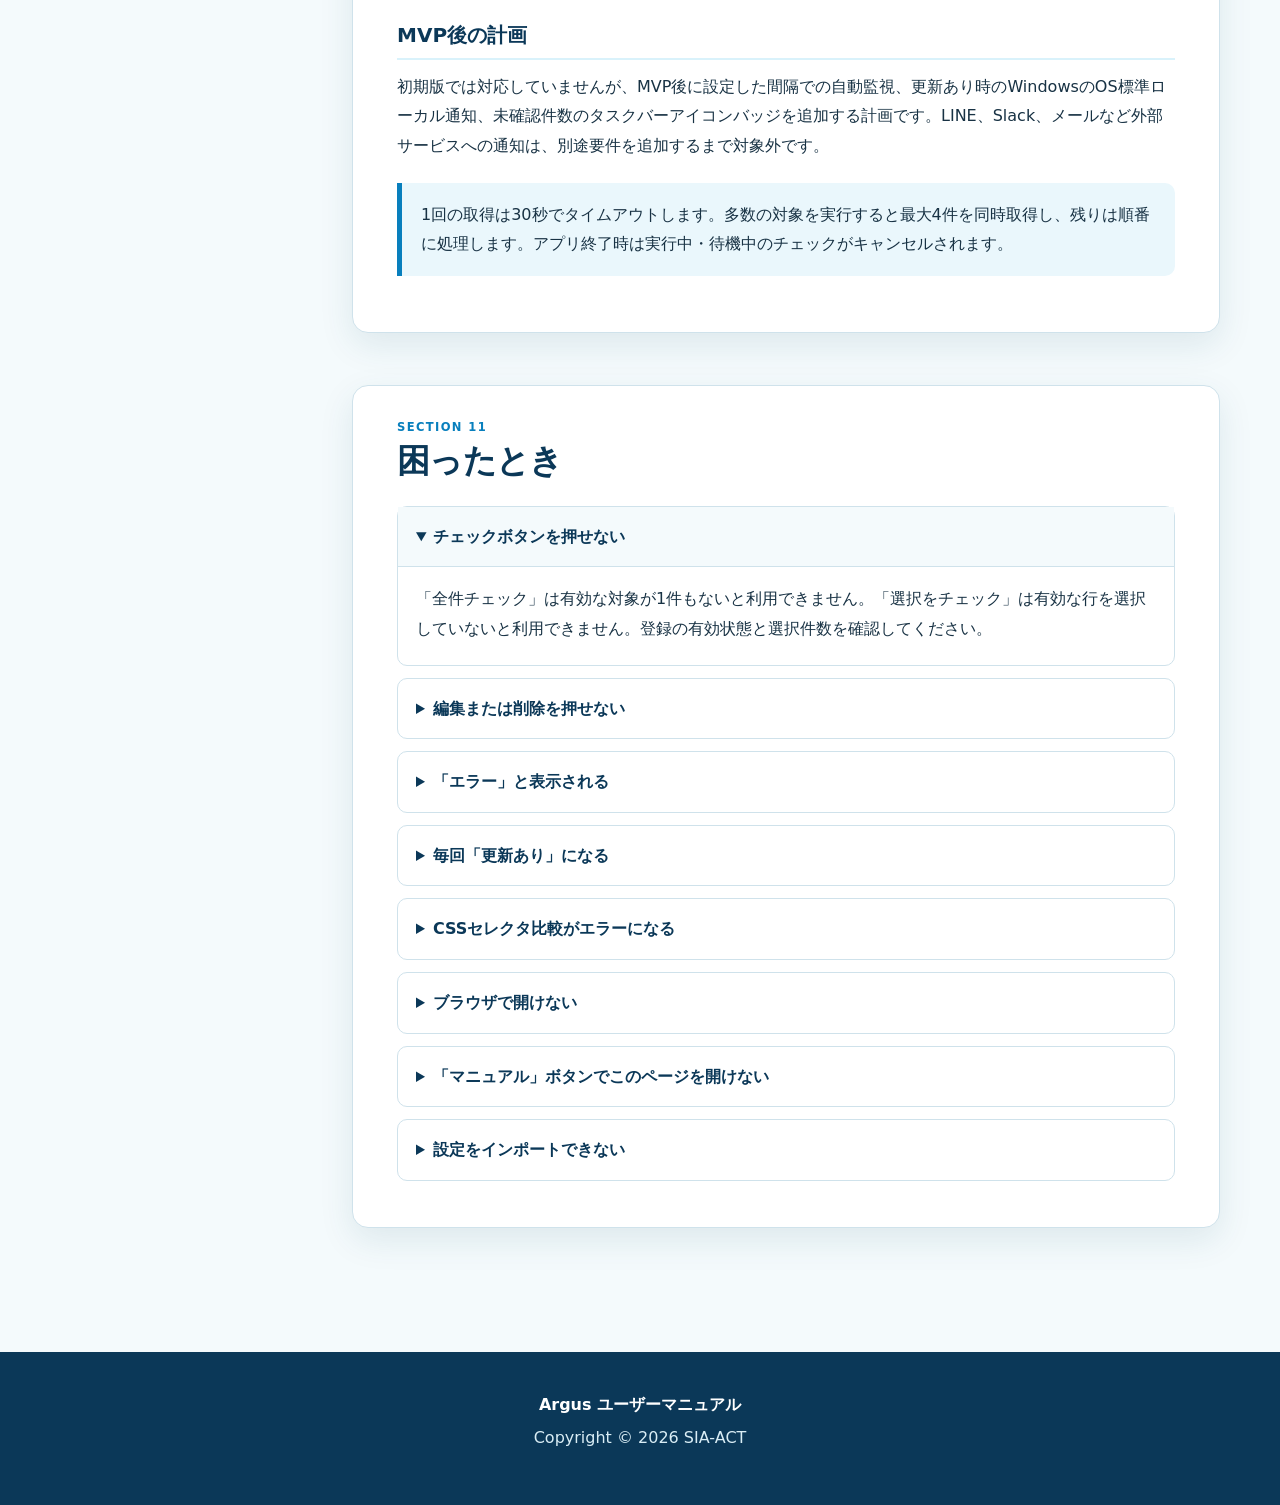
==== commit d0bf8212: "設定インポート・エクスポートを実装" ====
--- a/Manual/index.html
+++ b/Manual/index.html
@@ -566,7 +566,7 @@
       <section id="main-screen">
         <h2><span class="num">Section 03</span>メイン画面の見方</h2>
         <figure>
-          <img src="main.png" width="1136" height="759" alt="ArgusのAvaloniaメイン画面。ヘッダー右側にマニュアルとテーマ切替、上部にチェックと管理のボタン、中央に架空の監視対象一覧、下部にメッセージとv0.2.0を表示">
+          <img src="main.png" width="1136" height="759" alt="ArgusのAvaloniaメイン画面。ヘッダー右側にマニュアルとテーマ切替、上部にチェック、設定移行、管理のボタン、中央に架空の監視対象一覧、下部にメッセージとv0.2.0を表示">
           <figcaption>Avalonia正式版のメイン画面。名前とURLはマニュアル用の架空データです。</figcaption>
         </figure>
 
@@ -579,6 +579,8 @@
               <tr><th scope="row">全件チェック</th><td>有効な監視対象をすべて確認</td><td>有効な対象が1件以上ある</td></tr>
               <tr><th scope="row">選択をチェック</th><td>選択中の有効な対象だけを確認</td><td>有効な行を選択している</td></tr>
               <tr><th scope="row">ブラウザで開く</th><td>登録URLを既定ブラウザで表示</td><td>1件だけ選択している</td></tr>
+              <tr><th scope="row">設定をインポート</th><td>ポータブルJSONから監視対象設定を読み込み、現在の設定と置換</td><td>チェックが実行中でない</td></tr>
+              <tr><th scope="row">設定をエクスポート</th><td>監視対象の編集可能な設定をポータブルJSONへ保存</td><td>通常時に利用可能</td></tr>
               <tr><th scope="row">追加</th><td>新しい監視対象を登録</td><td>常時利用可能</td></tr>
               <tr><th scope="row">編集</th><td>登録内容を変更</td><td>チェック中でない1件を選択</td></tr>
               <tr><th scope="row">削除</th><td>登録と比較データを削除</td><td>チェック中でない1件を選択</td></tr>
@@ -603,6 +605,16 @@
         <p>行をクリックすると選択できます。複数選ぶときは <kbd>Ctrl</kbd> を押しながらクリックします。選択件数は一覧右上で確認できます。</p>
         <p>キーボードでは <kbd>Tab</kbd> で「マニュアル」ボタンを含む各操作へ移動し、<kbd>Enter</kbd> または <kbd>Space</kbd> で実行できます。</p>
         <p>画面下部には操作結果、エラーの概要、コピーライト、バージョンが表示されます。開発用のDebugビルドでは <code>DEBUG</code> も表示されます。</p>
+
+        <h3>設定を移行する</h3>
+        <ol>
+          <li>現在の監視対象を持ち出す場合は「設定をエクスポート」をクリックし、保存先を選びます。</li>
+          <li>別の環境で「設定をインポート」をクリックし、ポータブルJSONを選びます。</li>
+          <li>現在の設定を置き換える確認画面で内容を確認し、「置き換え」を実行します。</li>
+        </ol>
+        <div class="callout warning">
+          <p>移行されるのは名前、URL、監視モード、CSSセレクタ、有効状態、メモです。前回の比較データやチェック日時は含まれないため、インポートした対象は次回の正常なチェックで「初回取得」になります。</p>
+        </div>
       </section>
 
       <section id="modes">
@@ -761,7 +773,7 @@
           <li>「差分を表示」をクリックします。</li>
           <li>ダイアログで、比較方式に応じた追加・削除・変更を確認します。</li>
         </ol>
-        <p>差分は比較対象の行単位で表示されます。「変更」では前回と今回の値を並べて確認できます。長い内容は折り返しとスクロールで確認できます。</p>
+        <p>差分は比較対象の行単位で表示されます。「変更」では前回と今回の値を並べ、変更された文字列の一部を太字・下線・背景色でハイライトします。追加・削除では該当する行全体をハイライトします。長い内容は折り返しとスクロールで確認できます。</p>
         <div class="callout warning">
           <p>以前のschema v1 JSONに比較内容が保存されていない場合、そのデータで最初に検出した更新の差分は表示できません。今回の正常チェックで比較内容が保存されるため、次回以降の更新から差分を表示できます。</p>
         </div>
@@ -805,6 +817,7 @@
         <p>監視対象と前回の正常なチェック結果は、次のJSONファイルに自動保存されます。</p>
         <div class="callout"><p>Windows: <code>%APPDATA%\Argus\targets.json</code></p></div>
         <p>追加、編集、削除、正常なチェックの完了時に更新されます。通常、このファイルを手動で編集する必要はありません。</p>
+        <p>「設定をエクスポート」で保存するポータブルJSONは、上記の運用ファイルとは別形式です。インポート時は全件を検証してから置き換えるため、形式エラーや入力エラーがある場合は現在の設定を変更しません。</p>
         <ul>
           <li>チェックがエラーになっても、前回の正常な比較データは保持されます。</li>
           <li>登録URLなどを外部データベースへ送信する機能はありません。</li>
@@ -877,6 +890,11 @@
           <summary>「マニュアル」ボタンでこのページを開けない</summary>
           <div class="details-body"><p>OSの既定ブラウザ設定と一時フォルダーへの書き込み権限を確認し、Argusを再起動してください。マニュアルはバージョン別の一時フォルダーへ展開されますが、監視対象データや前回の正常な比較結果には影響しません。</p></div>
         </details>
+
+        <details>
+          <summary>設定をインポートできない</summary>
+          <div class="details-body"><p>「設定をインポート」はJSONの形式識別子、バージョン、名前、URL、監視モード、CSSセレクタを検証します。ArgusでエクスポートしたポータブルJSONを使用し、チェックが完了してから再実行してください。不正なファイルでは現在の設定は変更されません。</p></div>
+        </details>
       </section>
     </main>
   </div>
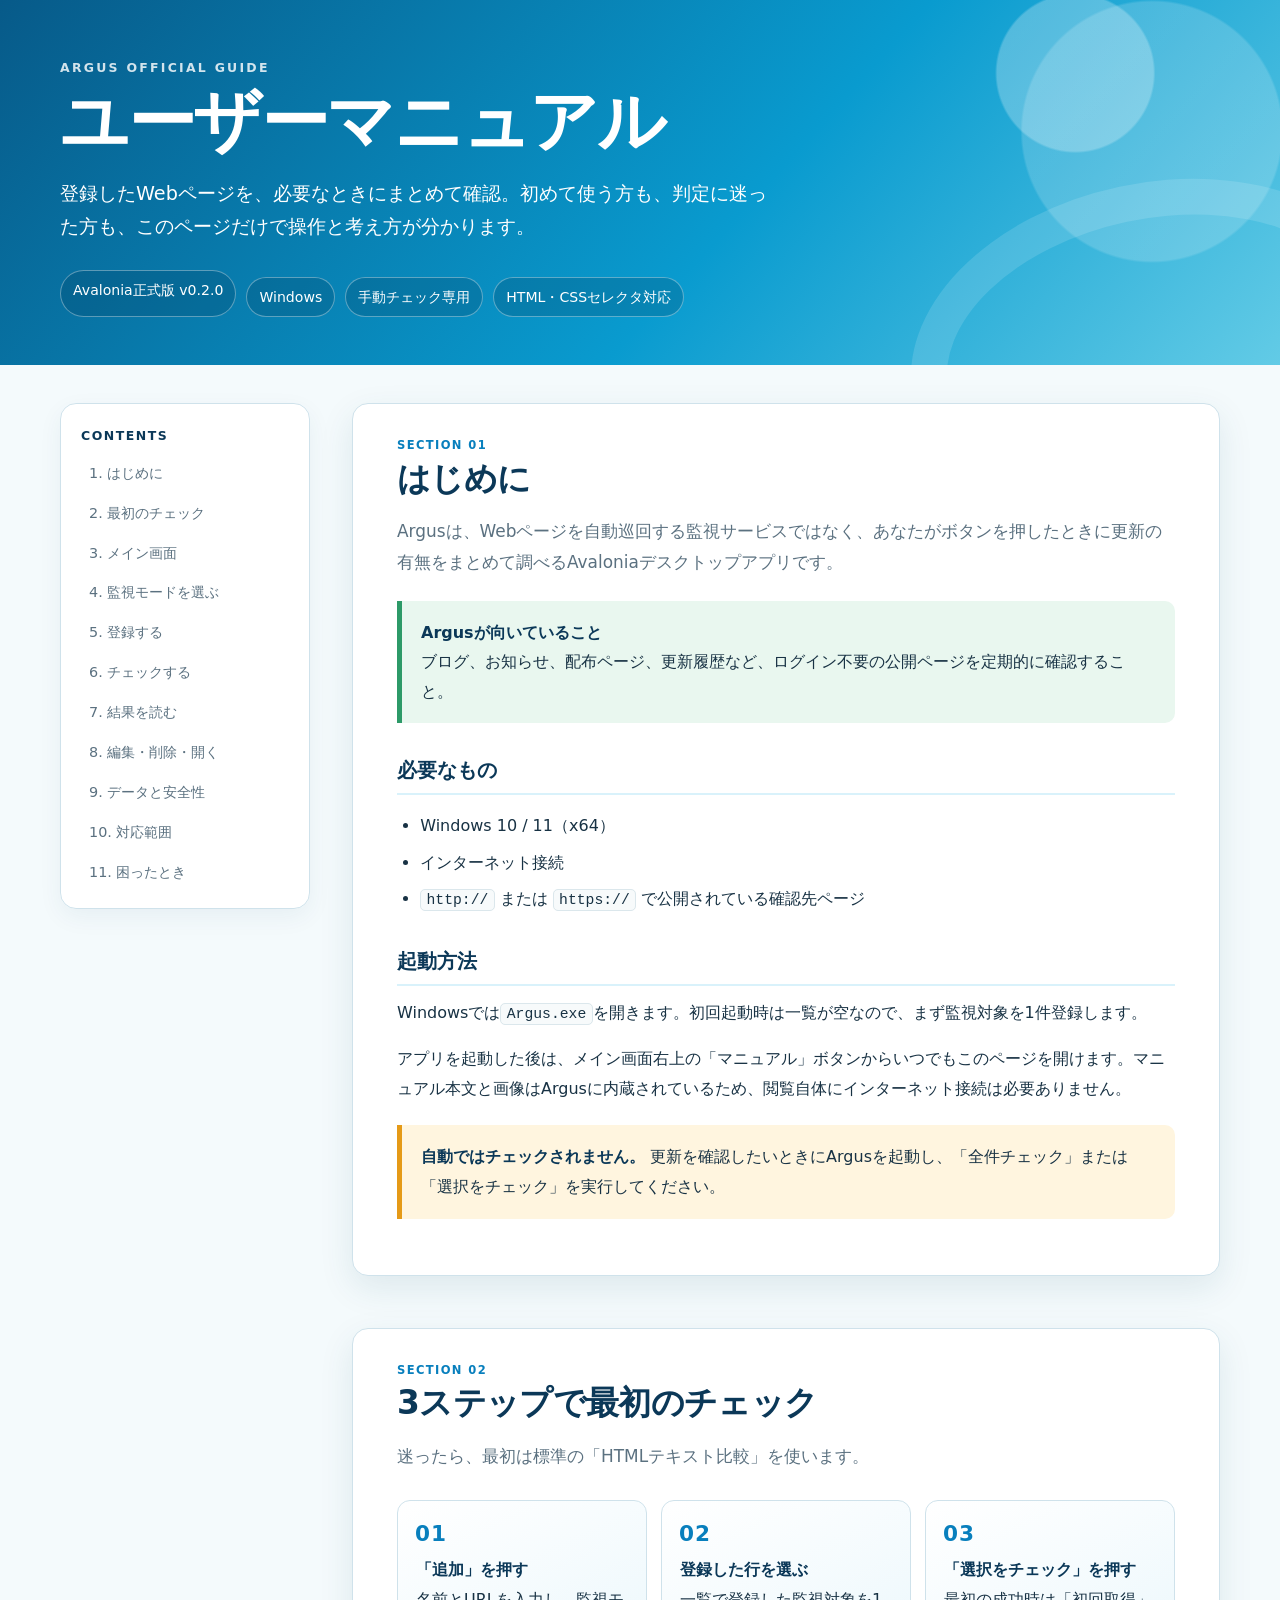
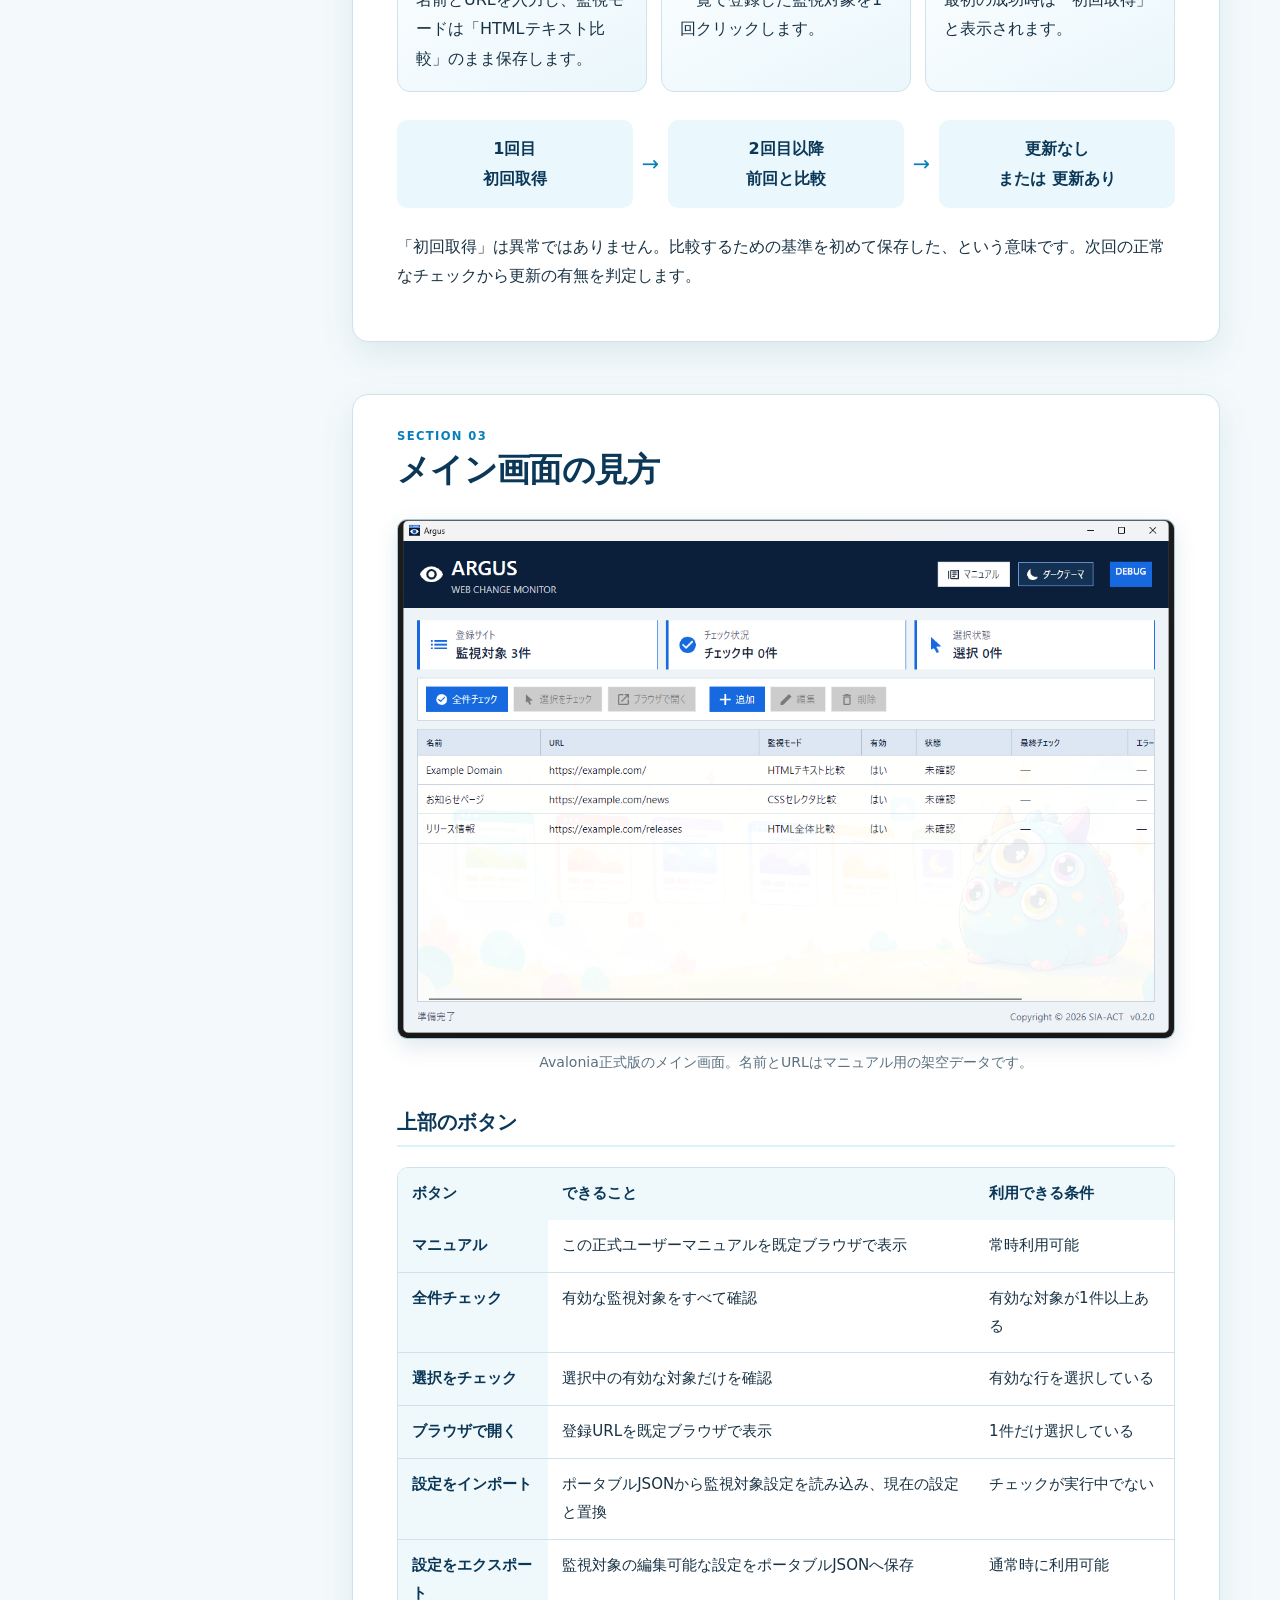
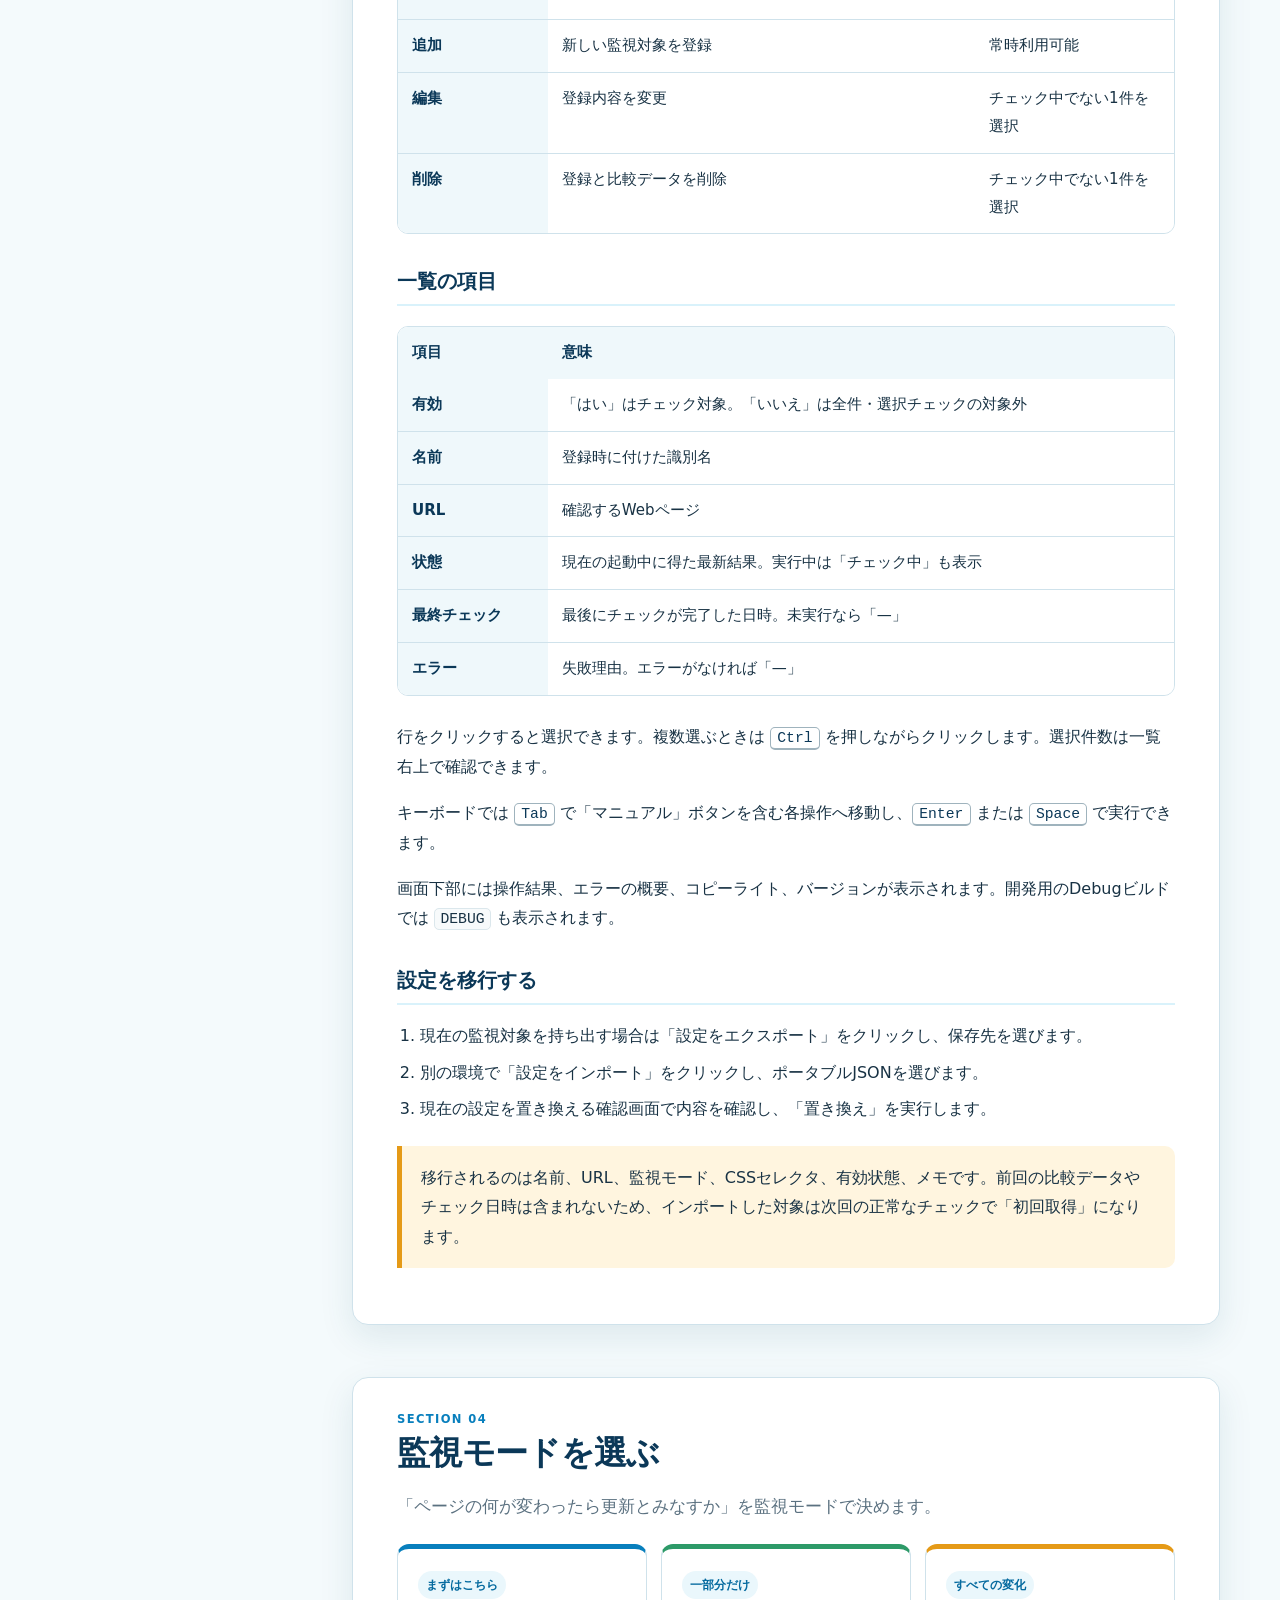
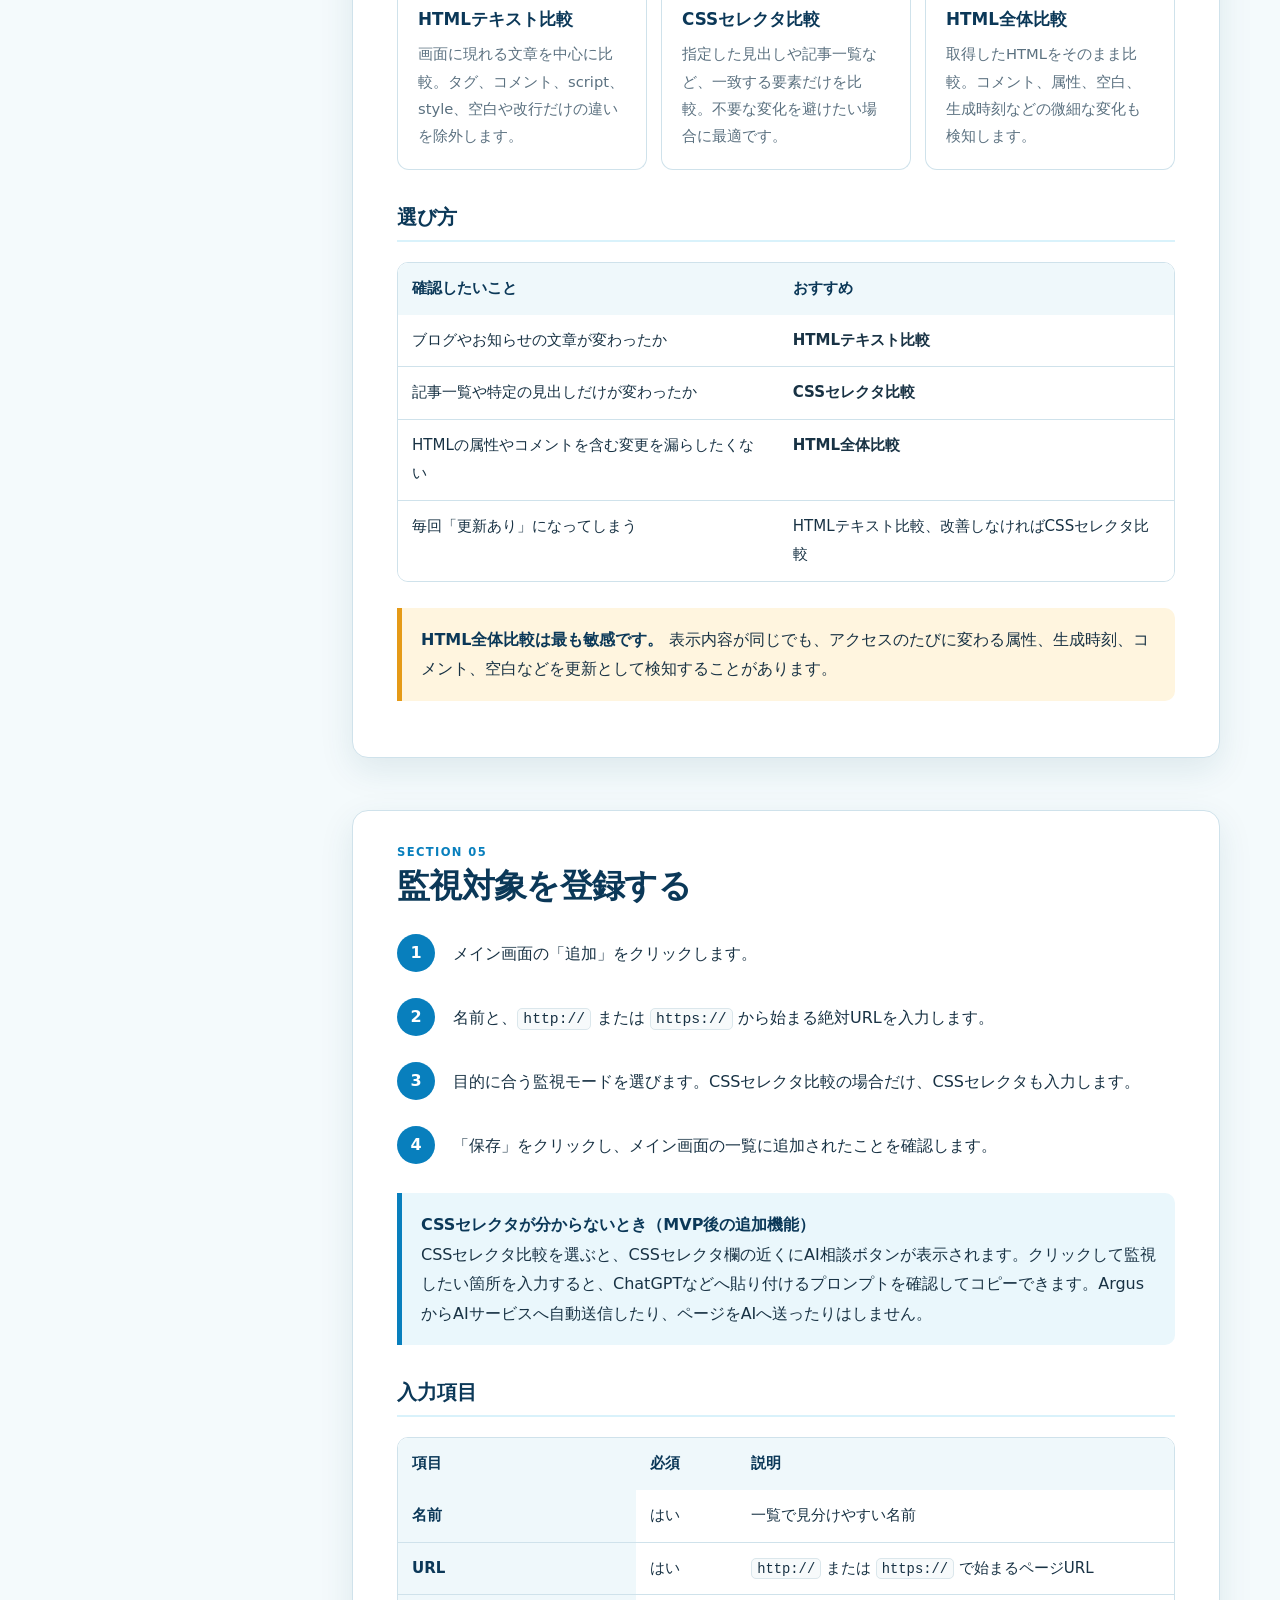
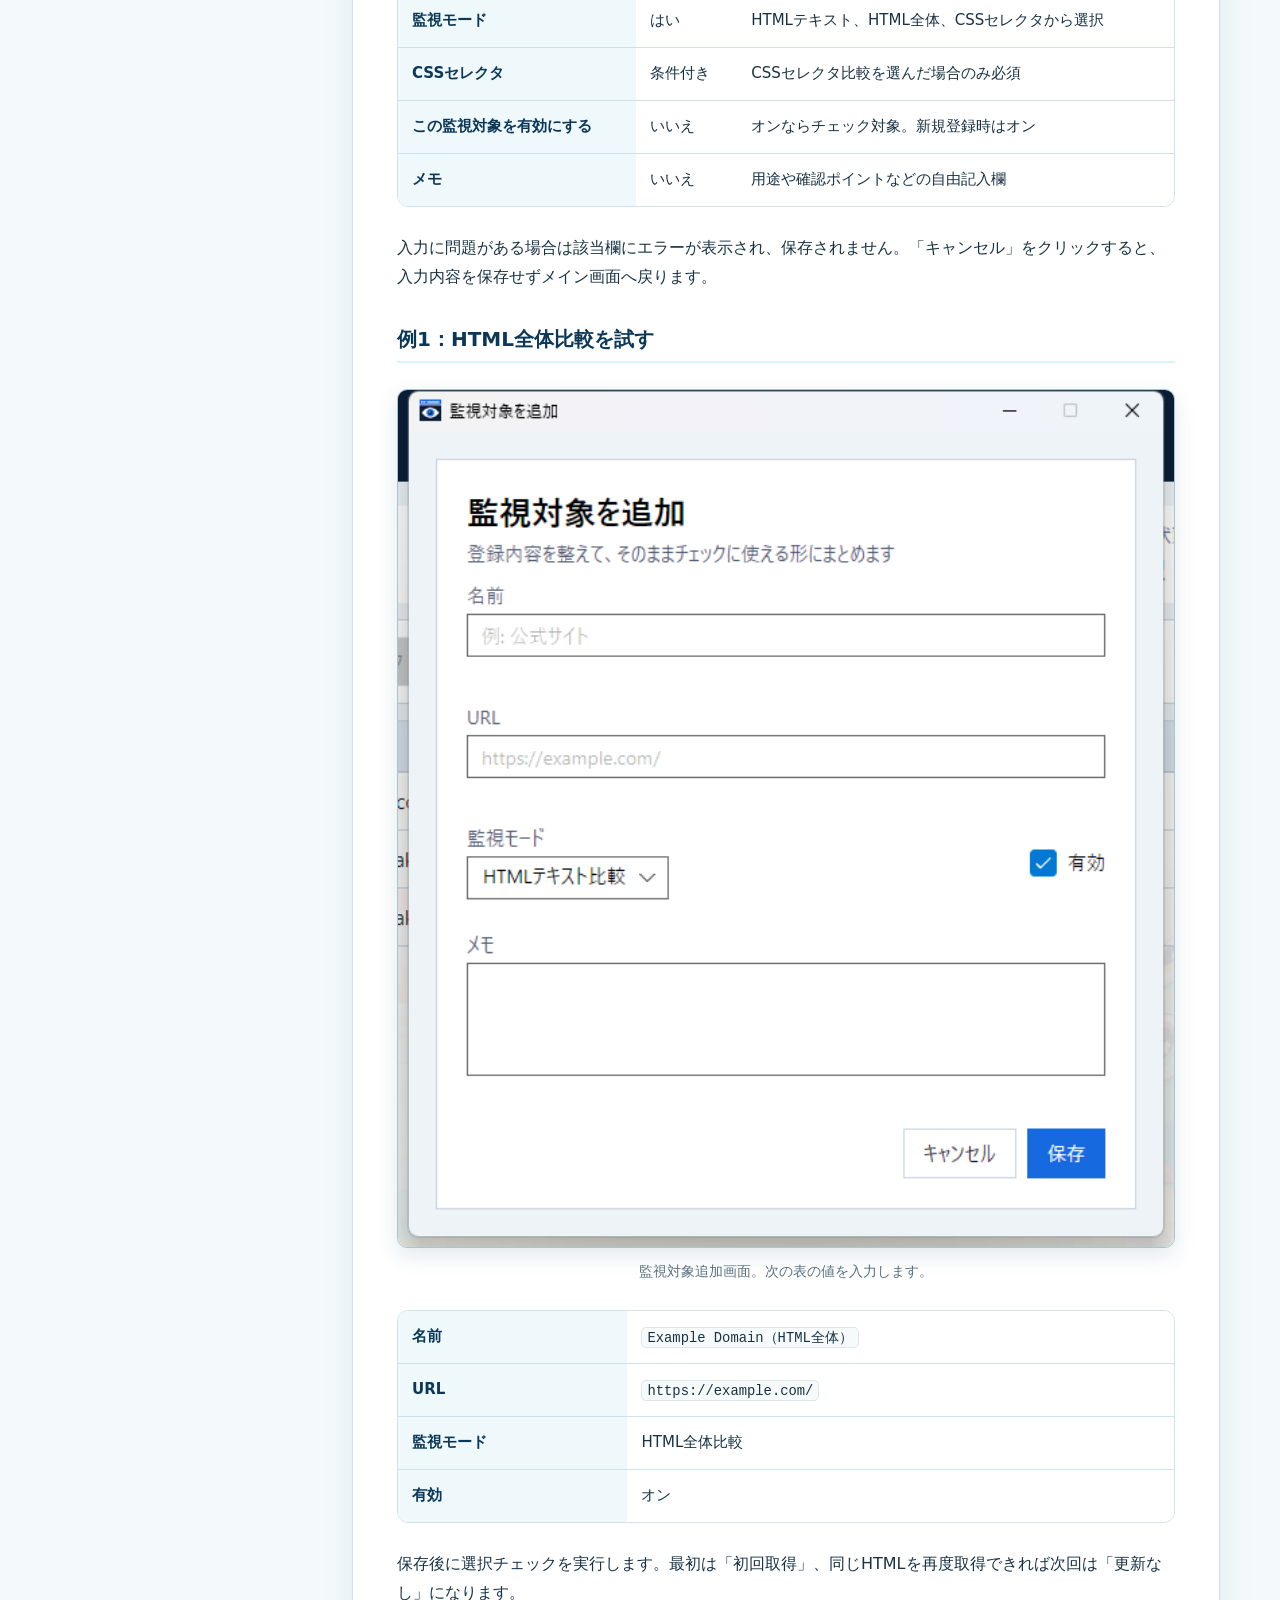
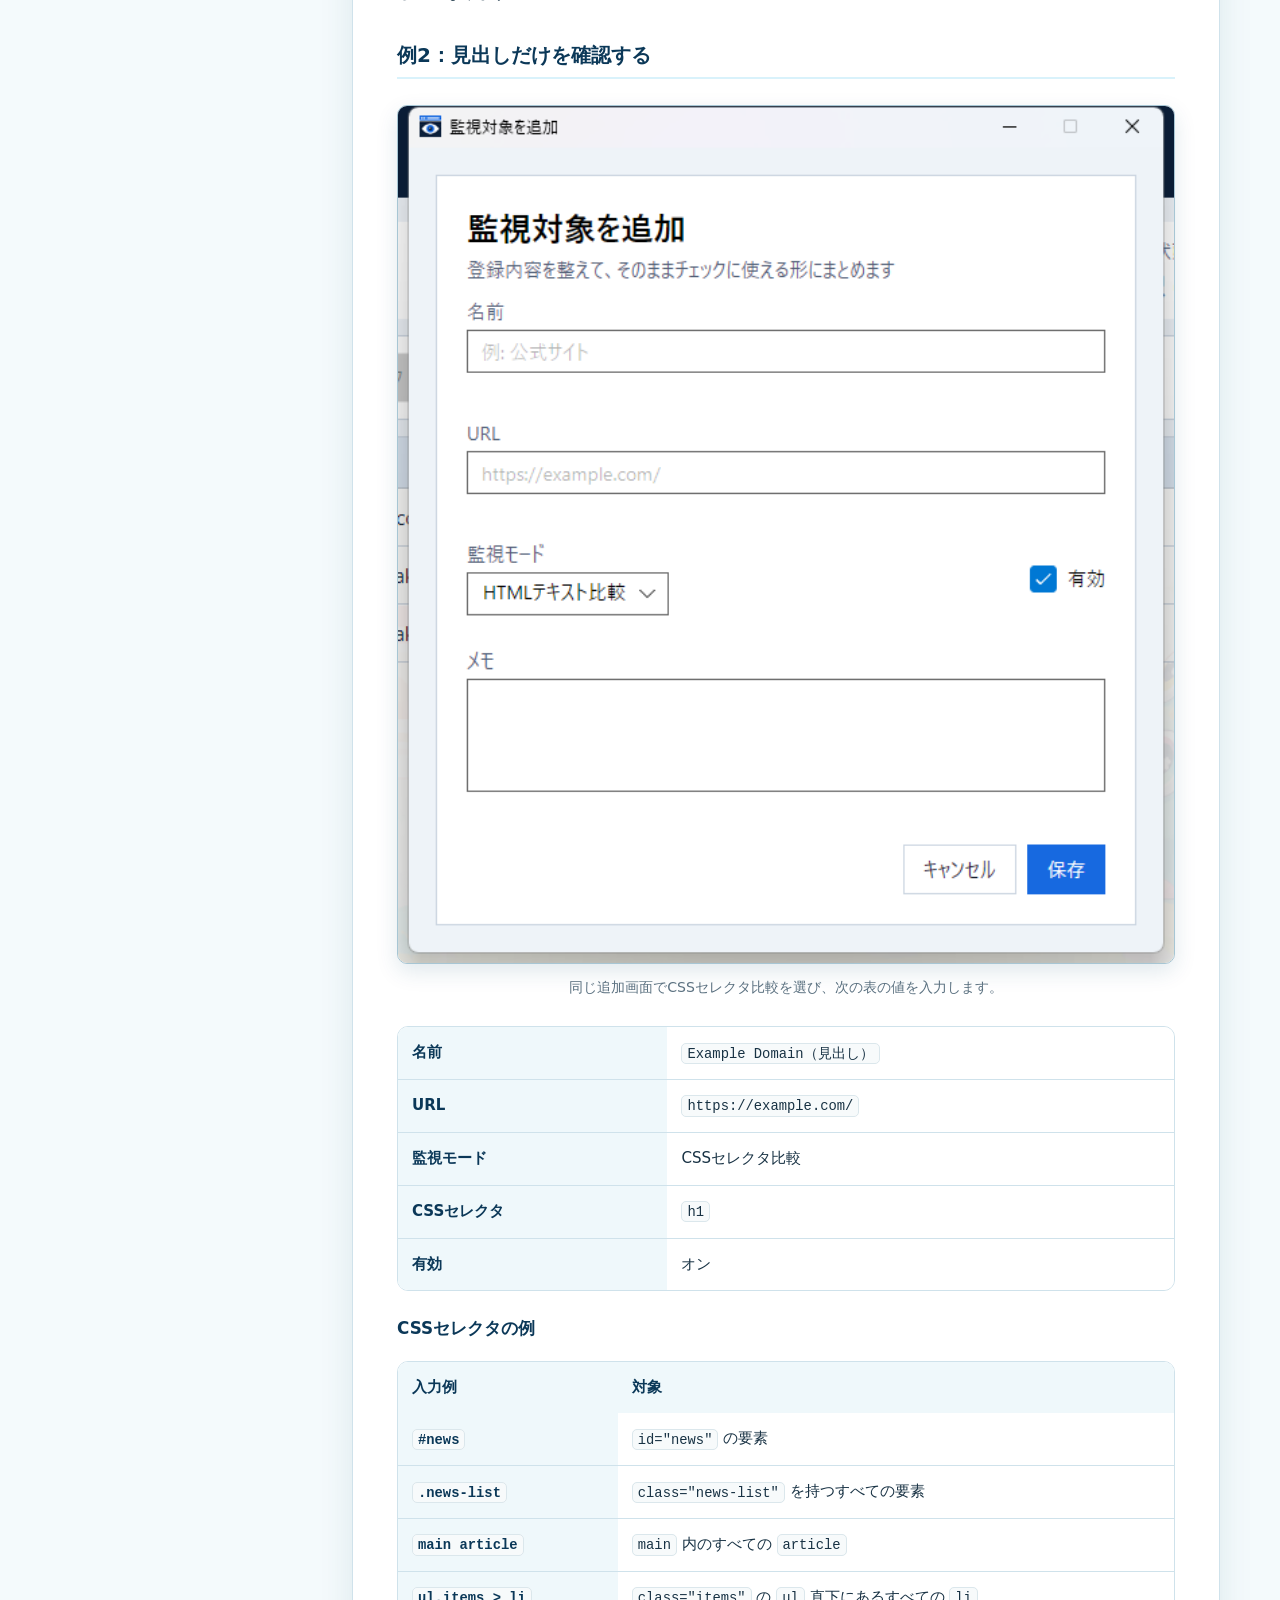
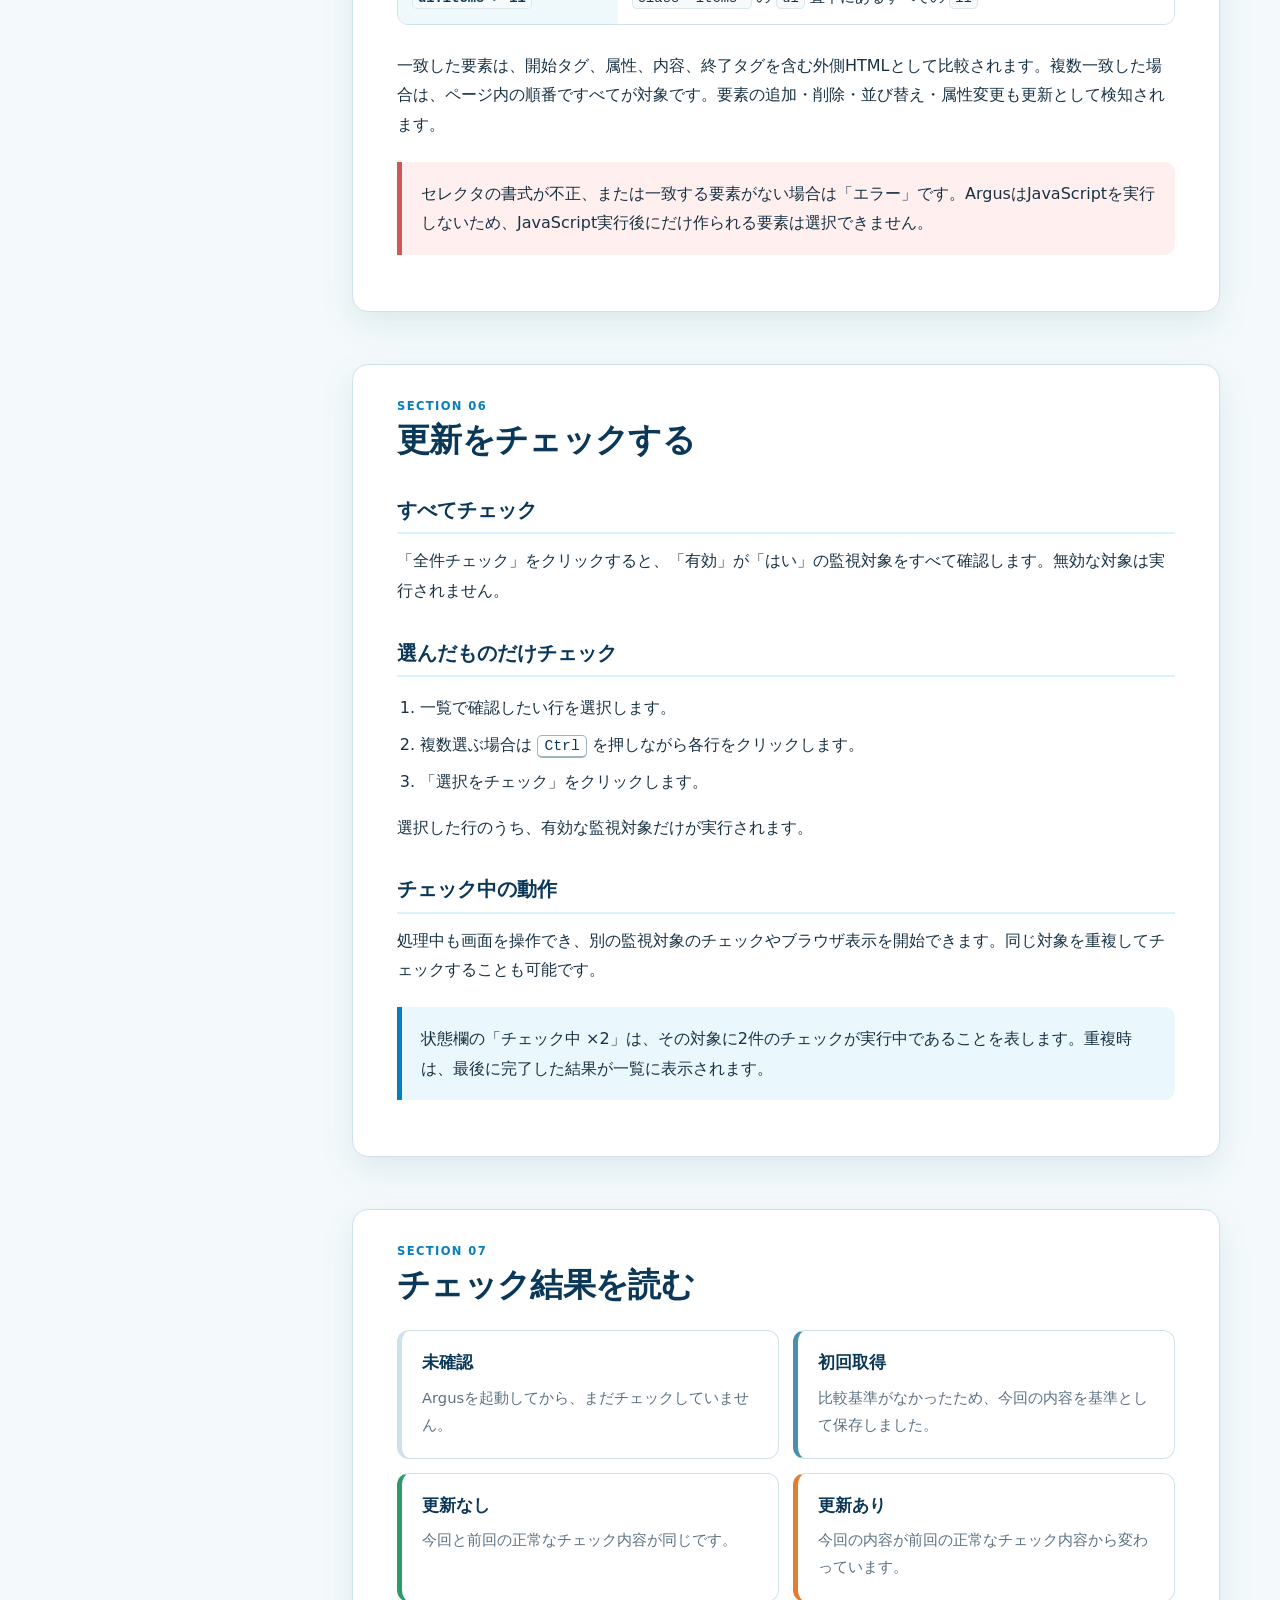
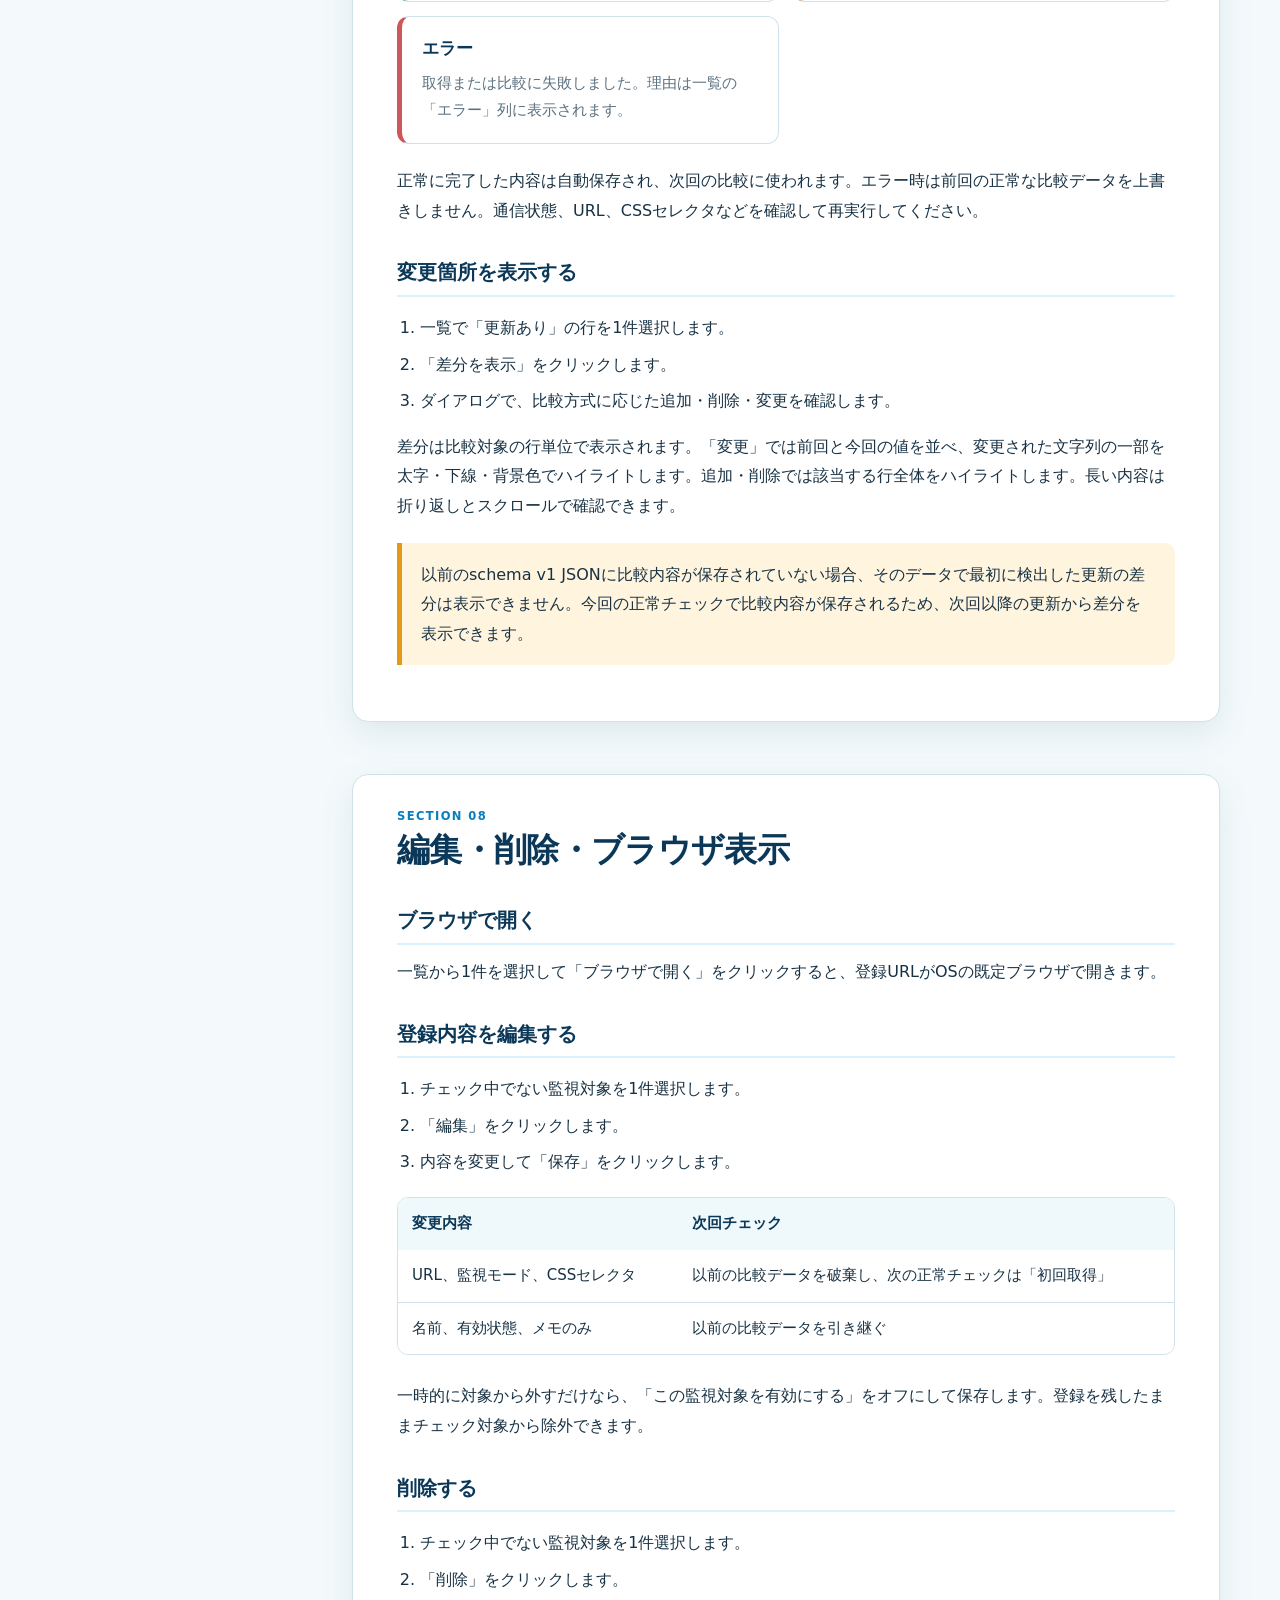
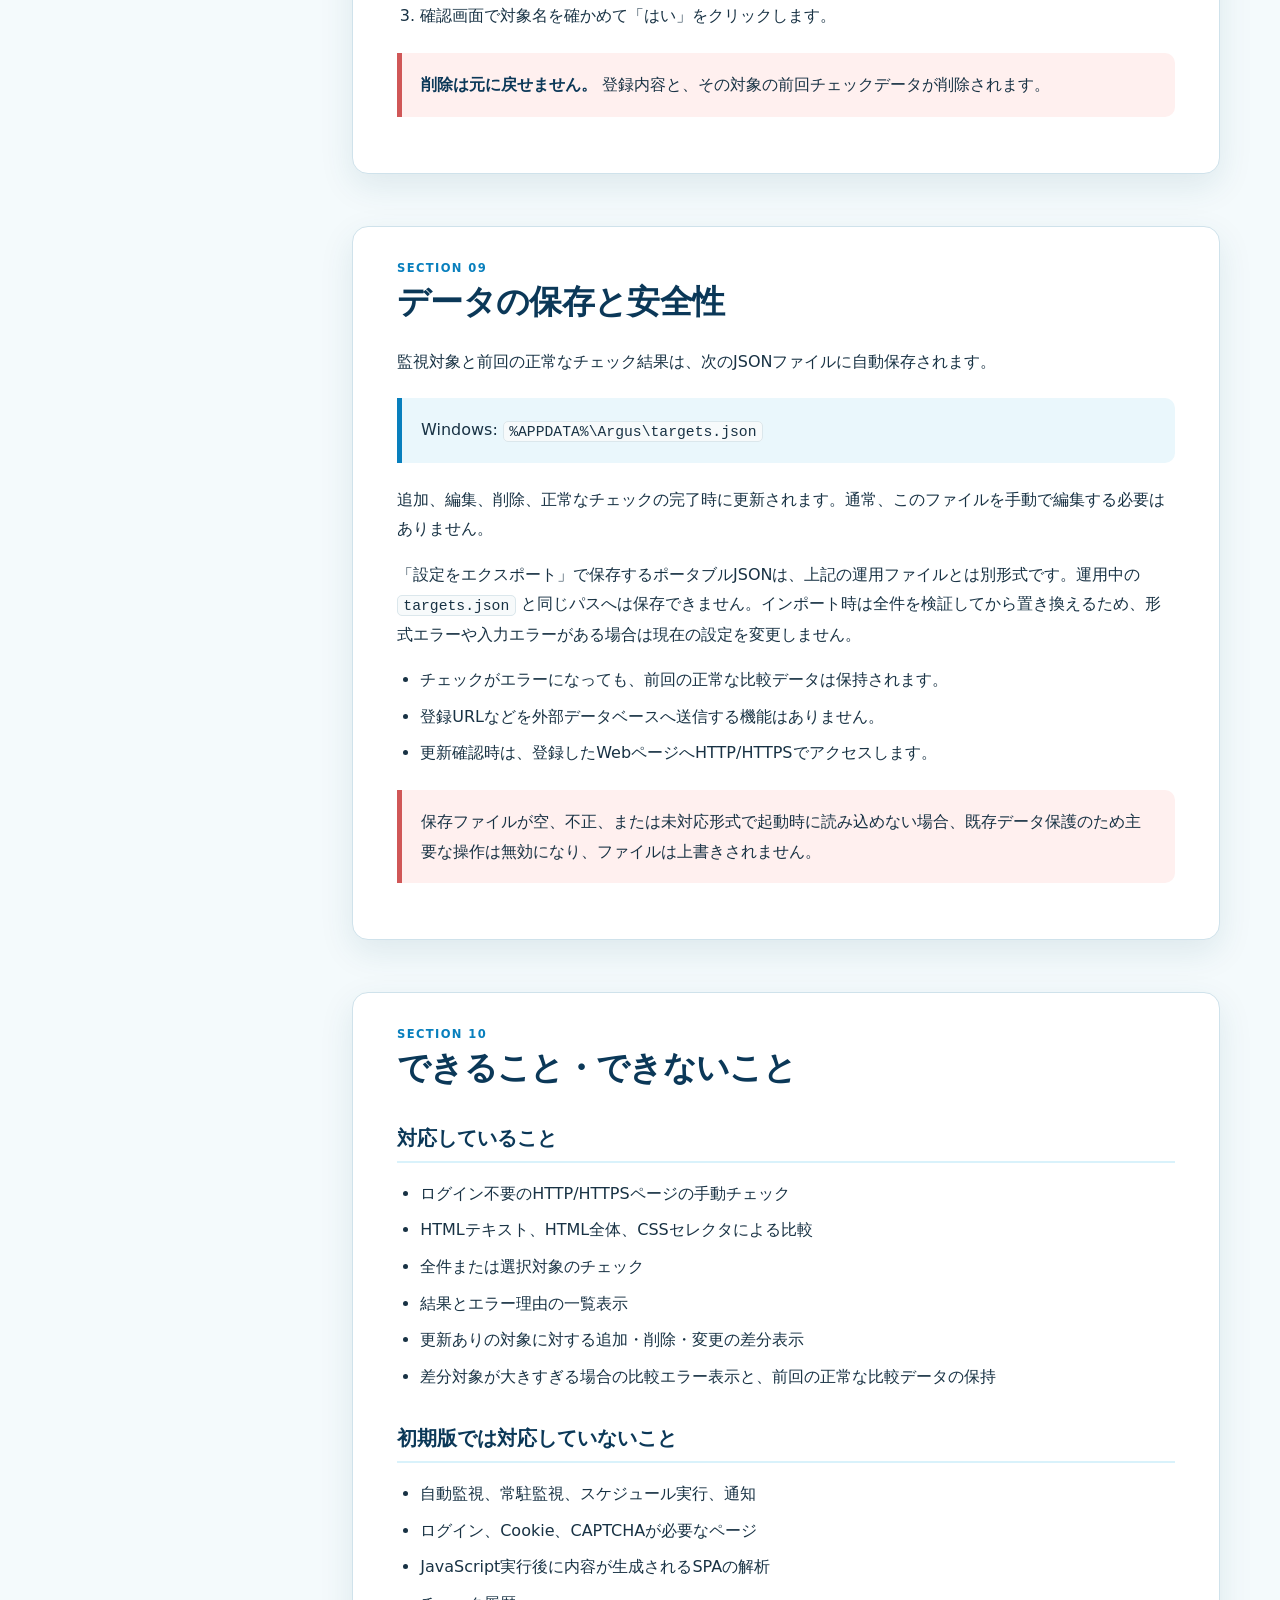
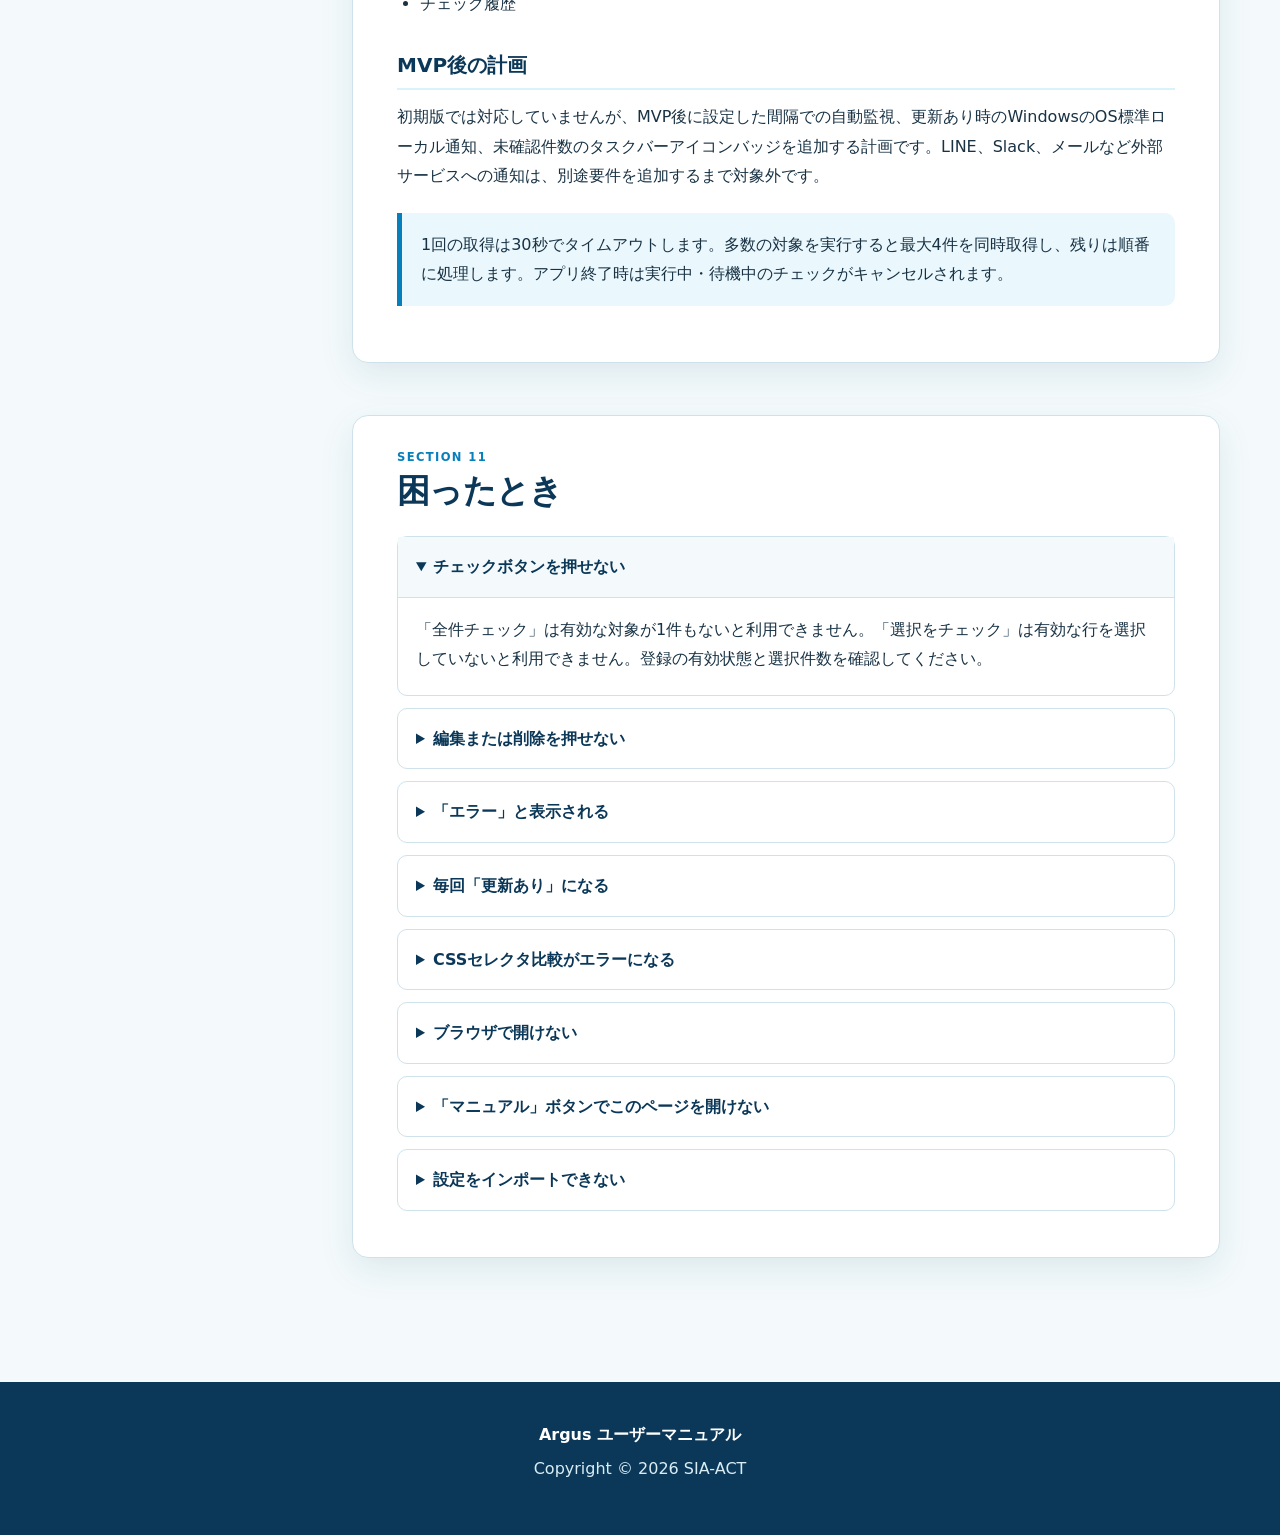
==== commit 5d34750f: "エクスポート先の運用ファイル上書きを防止" ====
--- a/Manual/index.html
+++ b/Manual/index.html
@@ -817,7 +817,7 @@
         <p>監視対象と前回の正常なチェック結果は、次のJSONファイルに自動保存されます。</p>
         <div class="callout"><p>Windows: <code>%APPDATA%\Argus\targets.json</code></p></div>
         <p>追加、編集、削除、正常なチェックの完了時に更新されます。通常、このファイルを手動で編集する必要はありません。</p>
-        <p>「設定をエクスポート」で保存するポータブルJSONは、上記の運用ファイルとは別形式です。インポート時は全件を検証してから置き換えるため、形式エラーや入力エラーがある場合は現在の設定を変更しません。</p>
+        <p>「設定をエクスポート」で保存するポータブルJSONは、上記の運用ファイルとは別形式です。運用中の <code>targets.json</code> と同じパスへは保存できません。インポート時は全件を検証してから置き換えるため、形式エラーや入力エラーがある場合は現在の設定を変更しません。</p>
         <ul>
           <li>チェックがエラーになっても、前回の正常な比較データは保持されます。</li>
           <li>登録URLなどを外部データベースへ送信する機能はありません。</li>
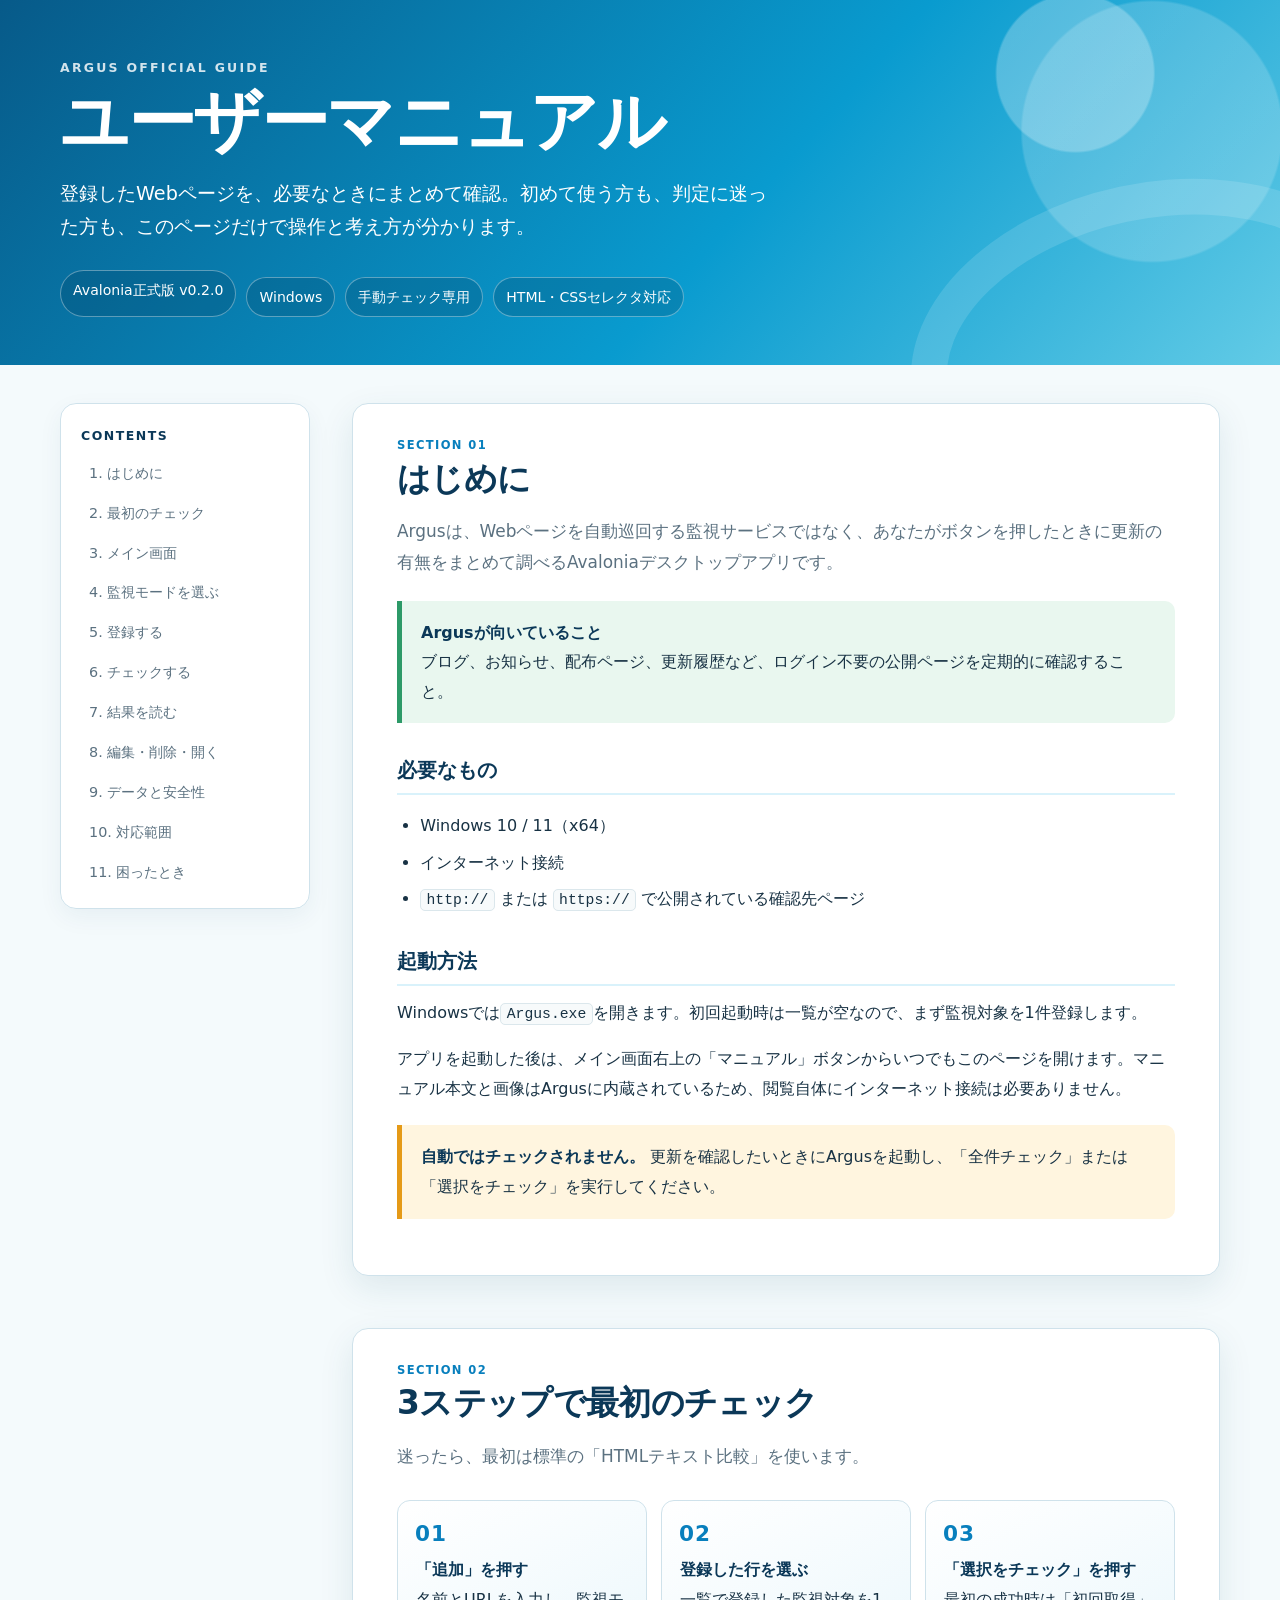
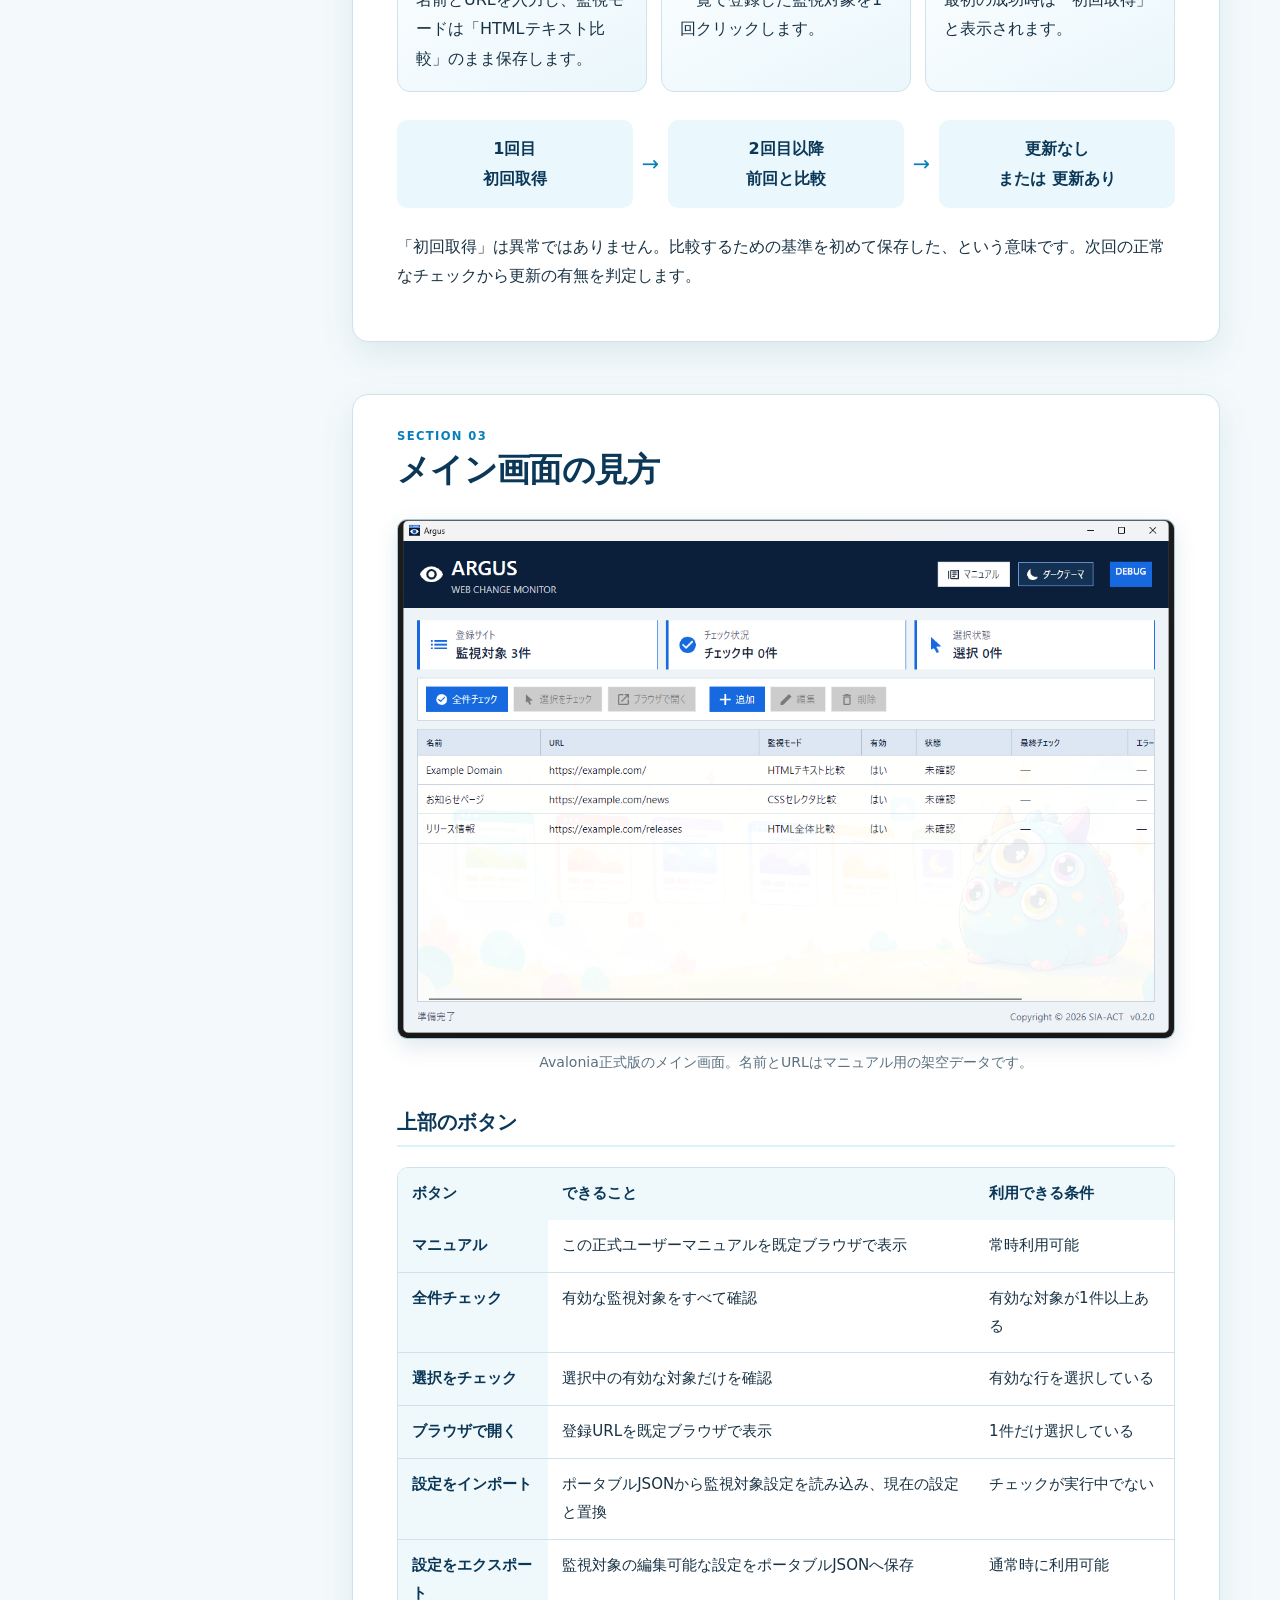
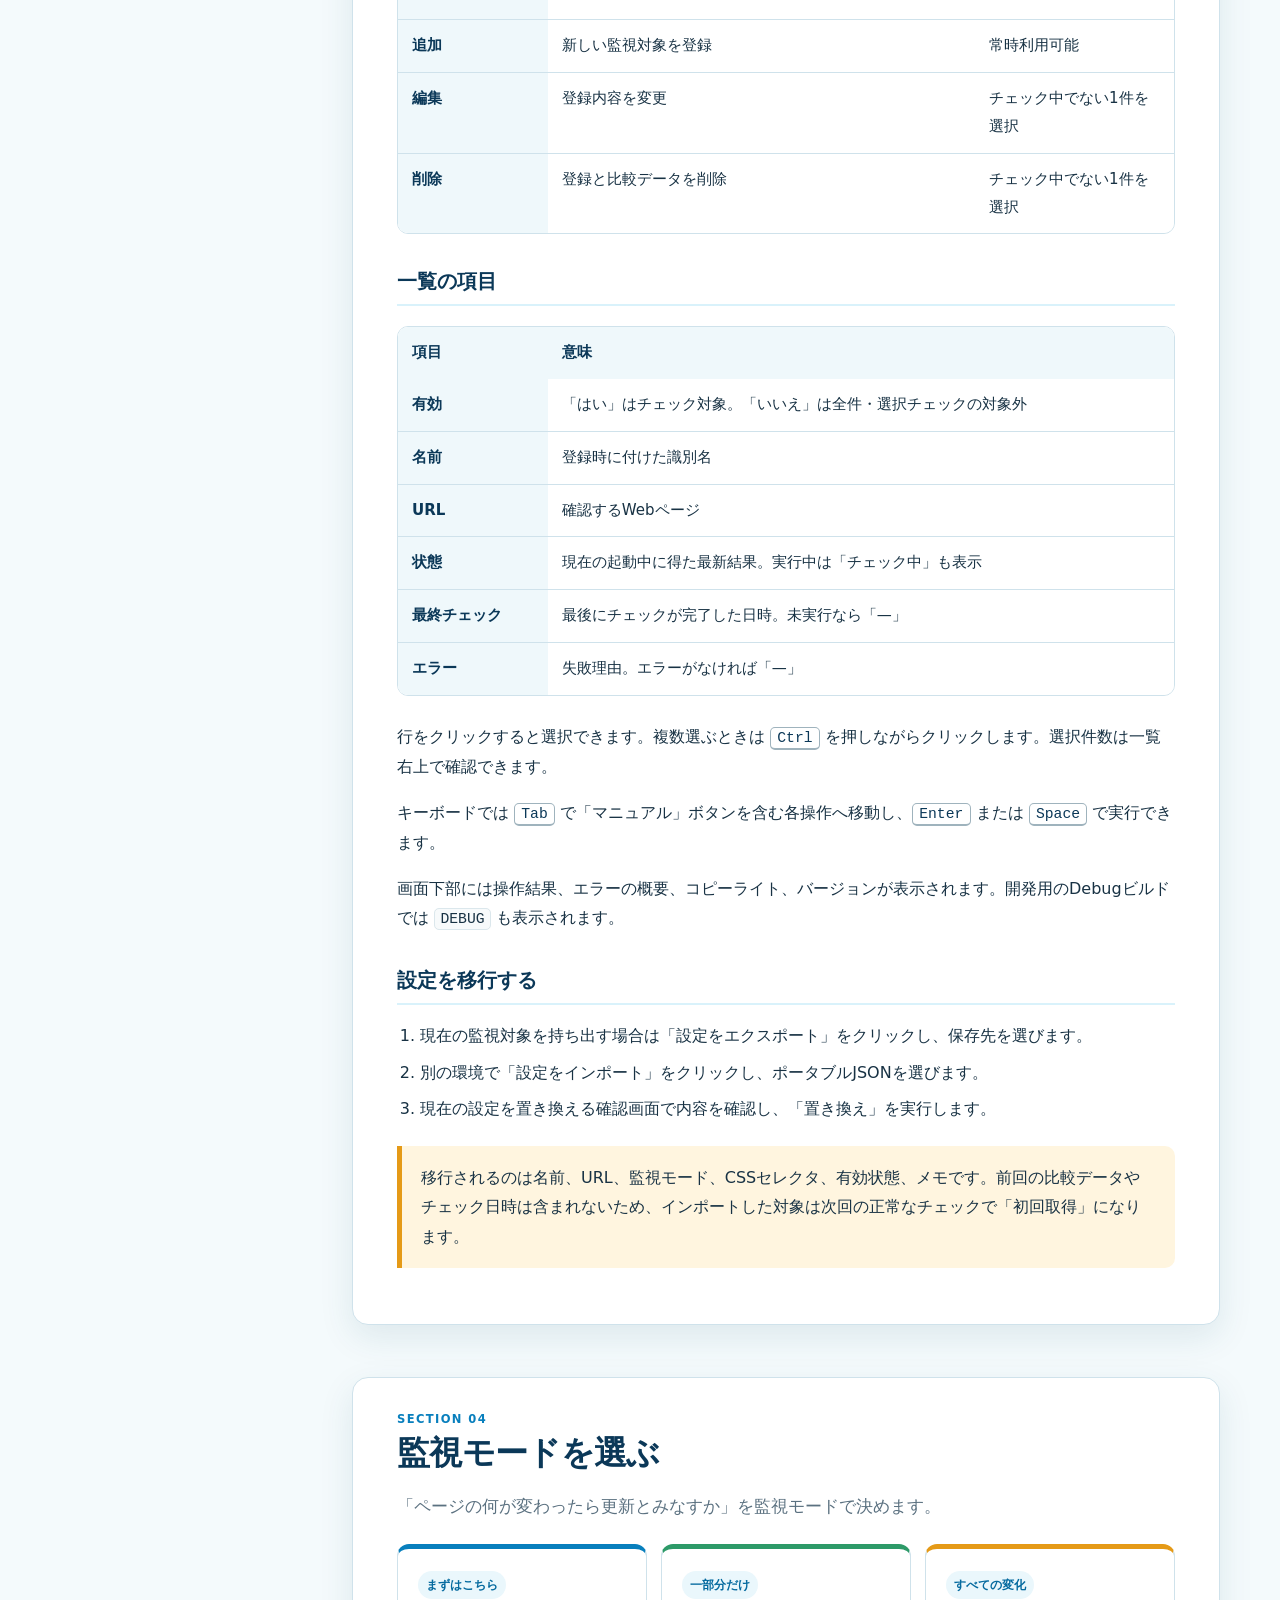
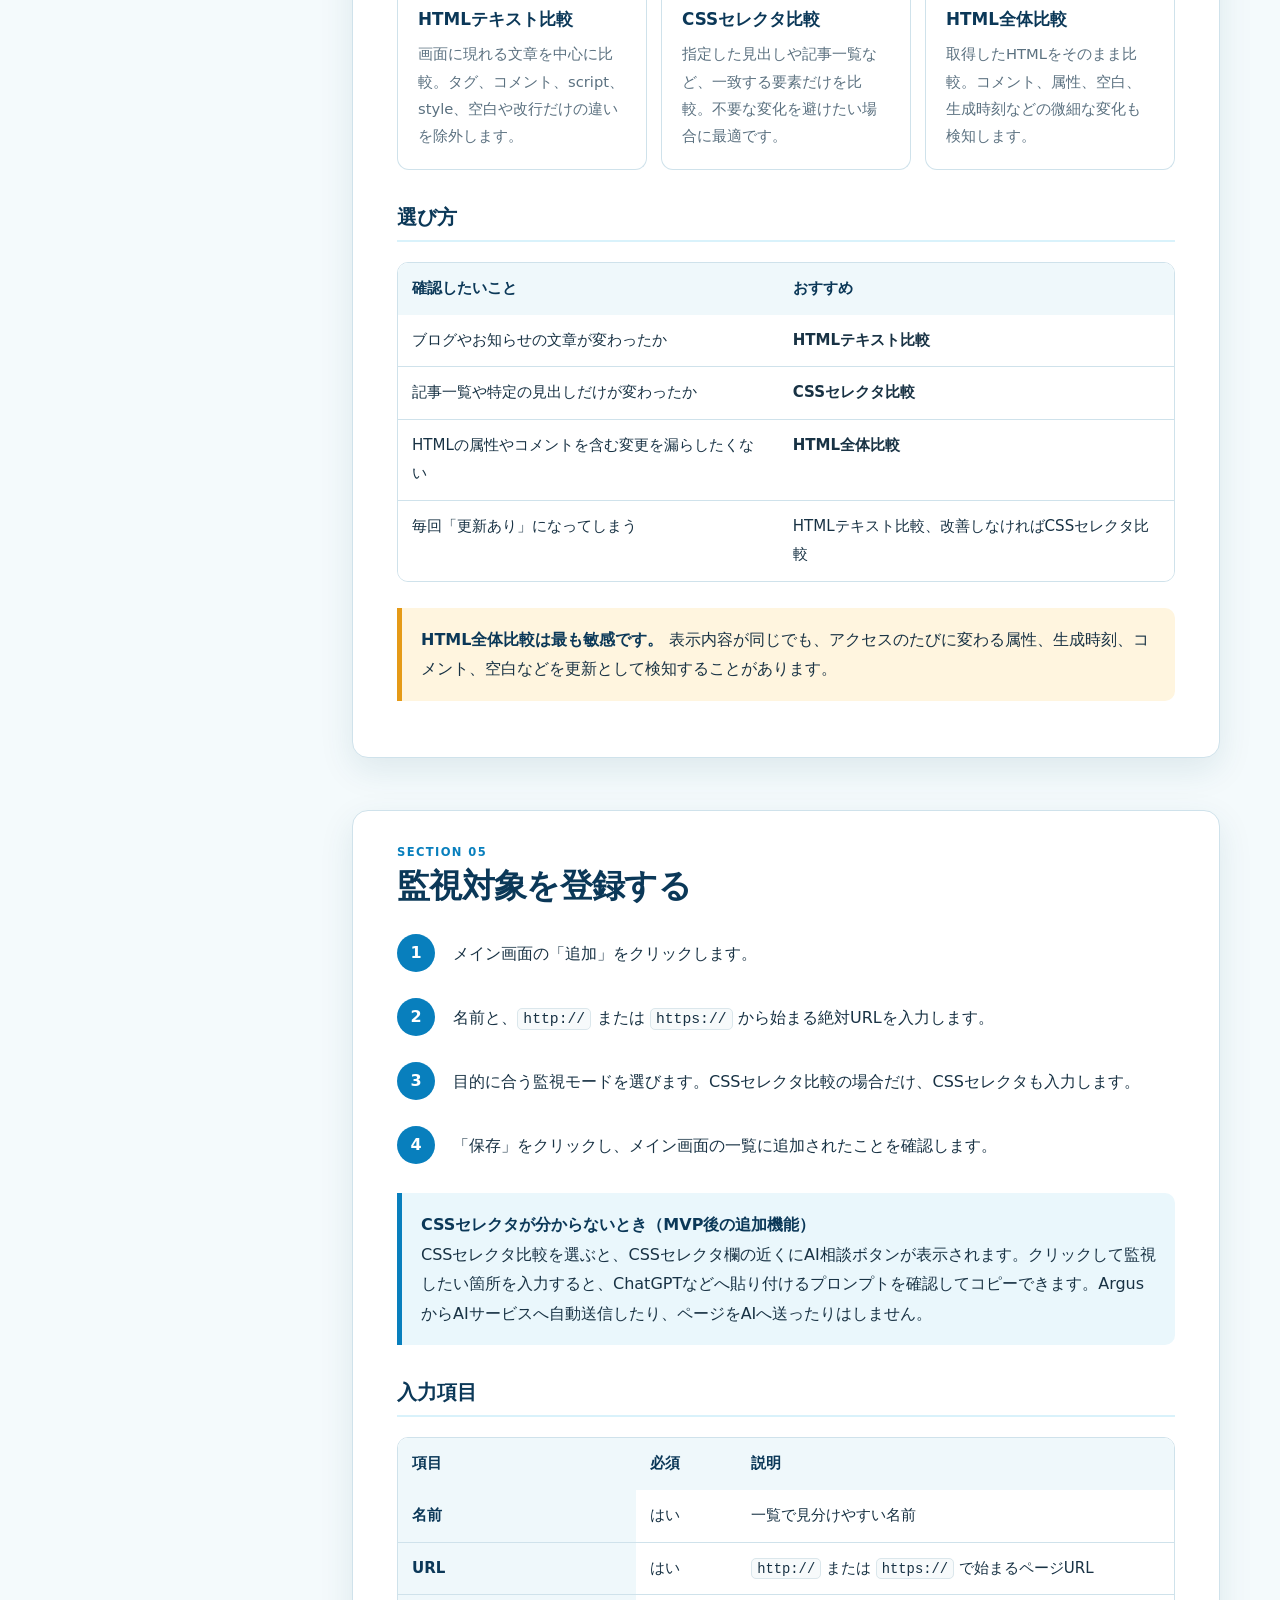
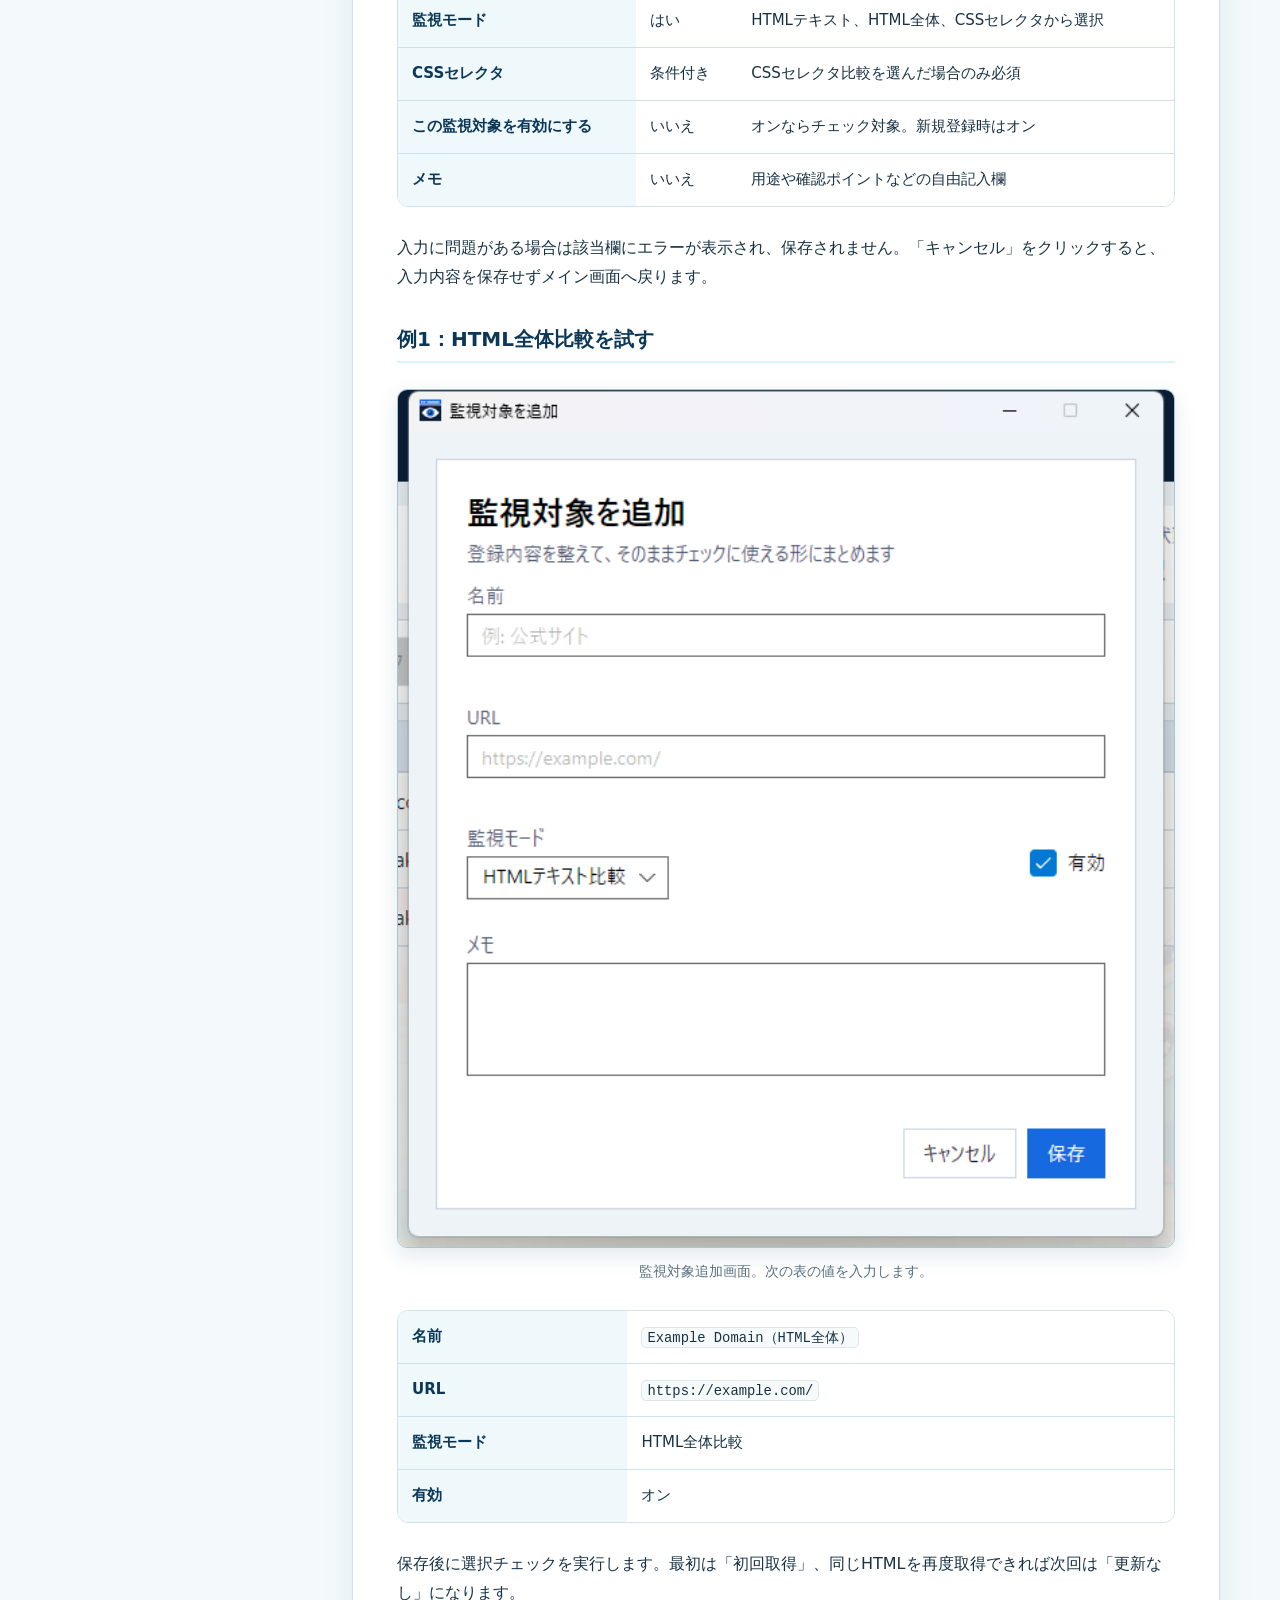
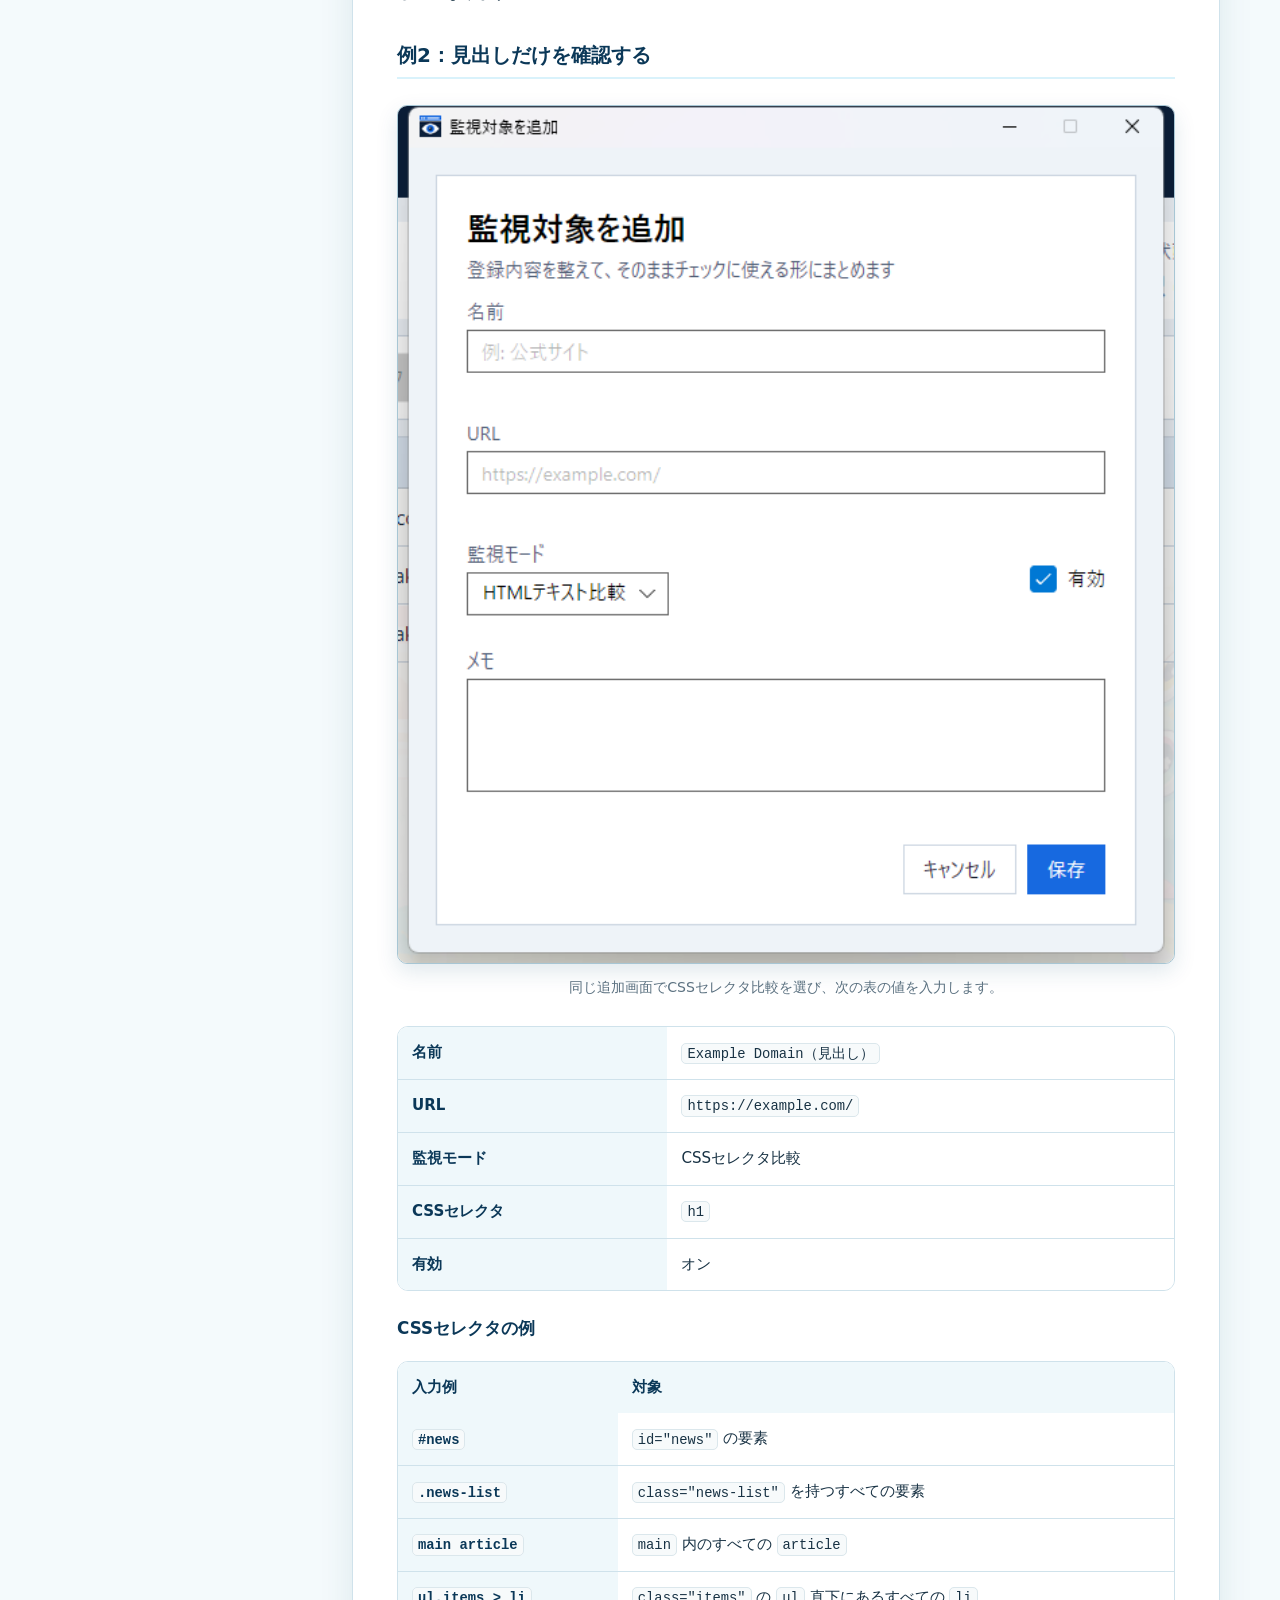
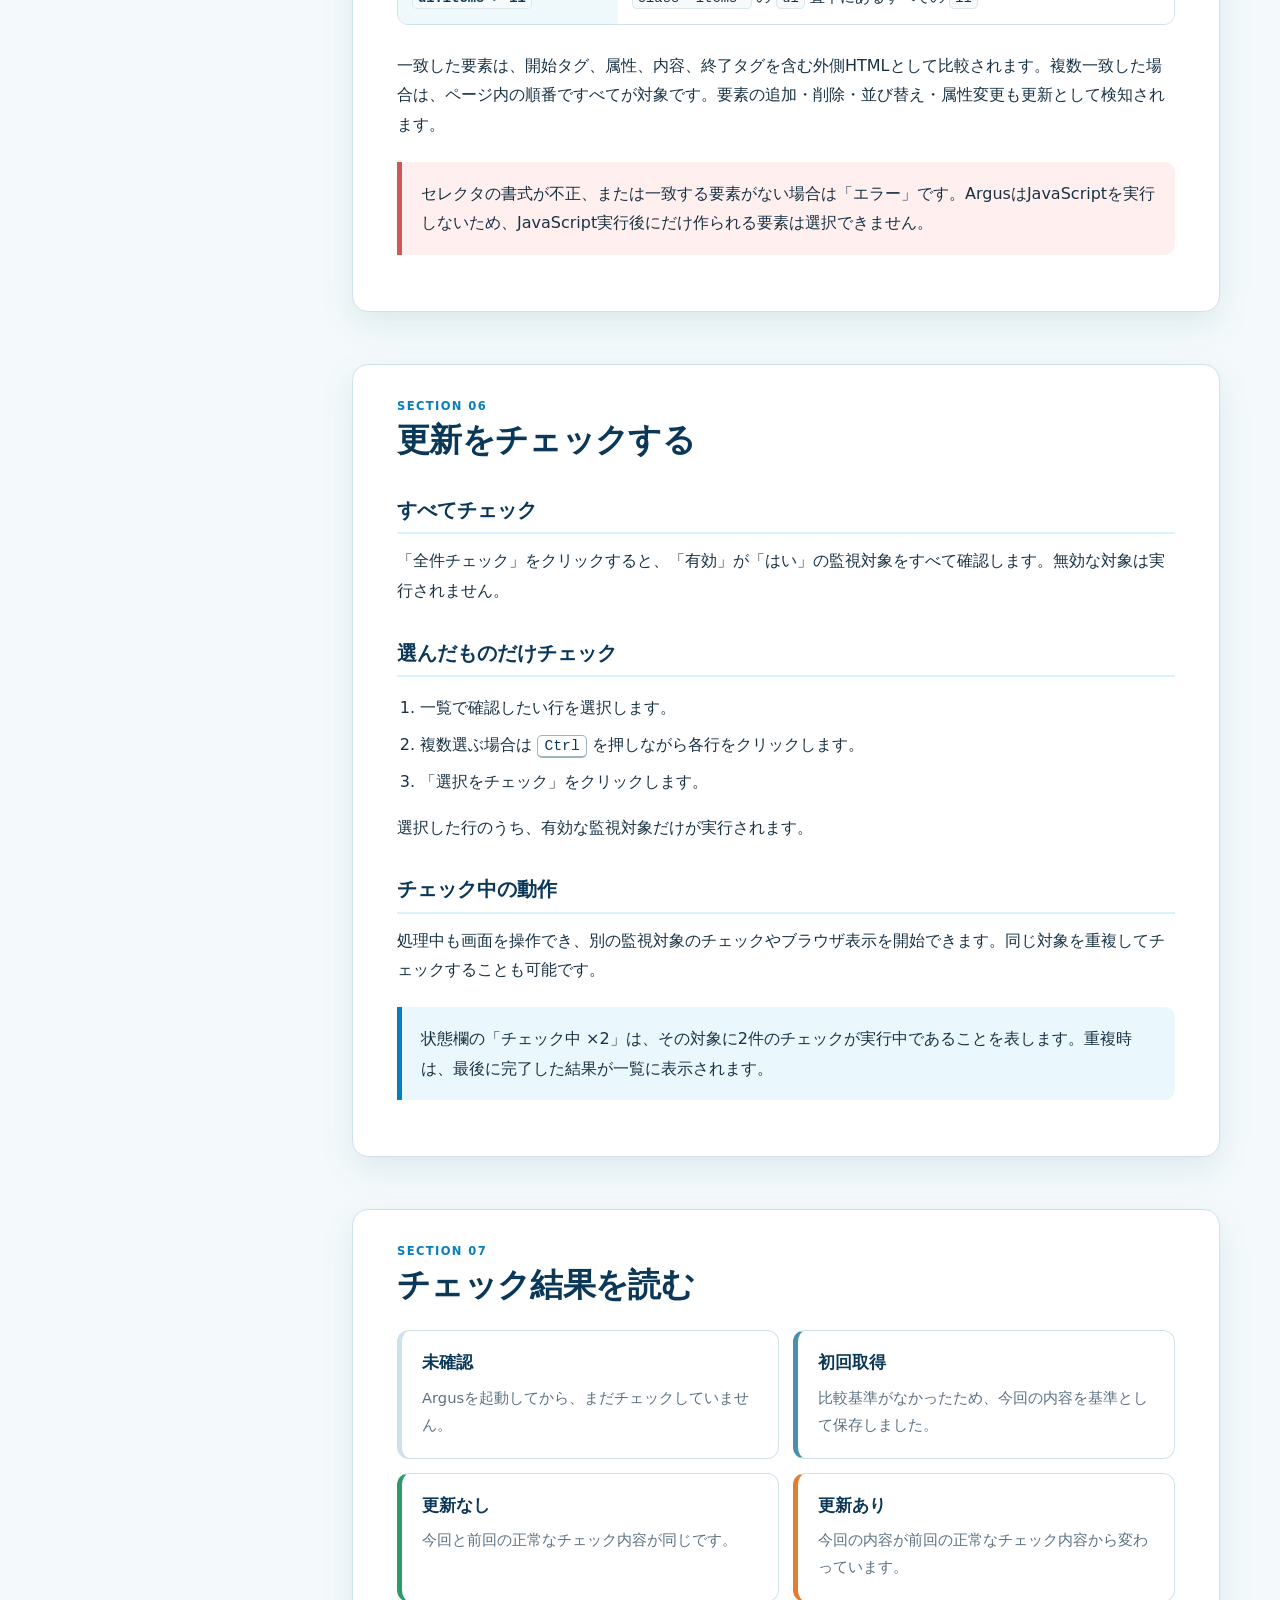
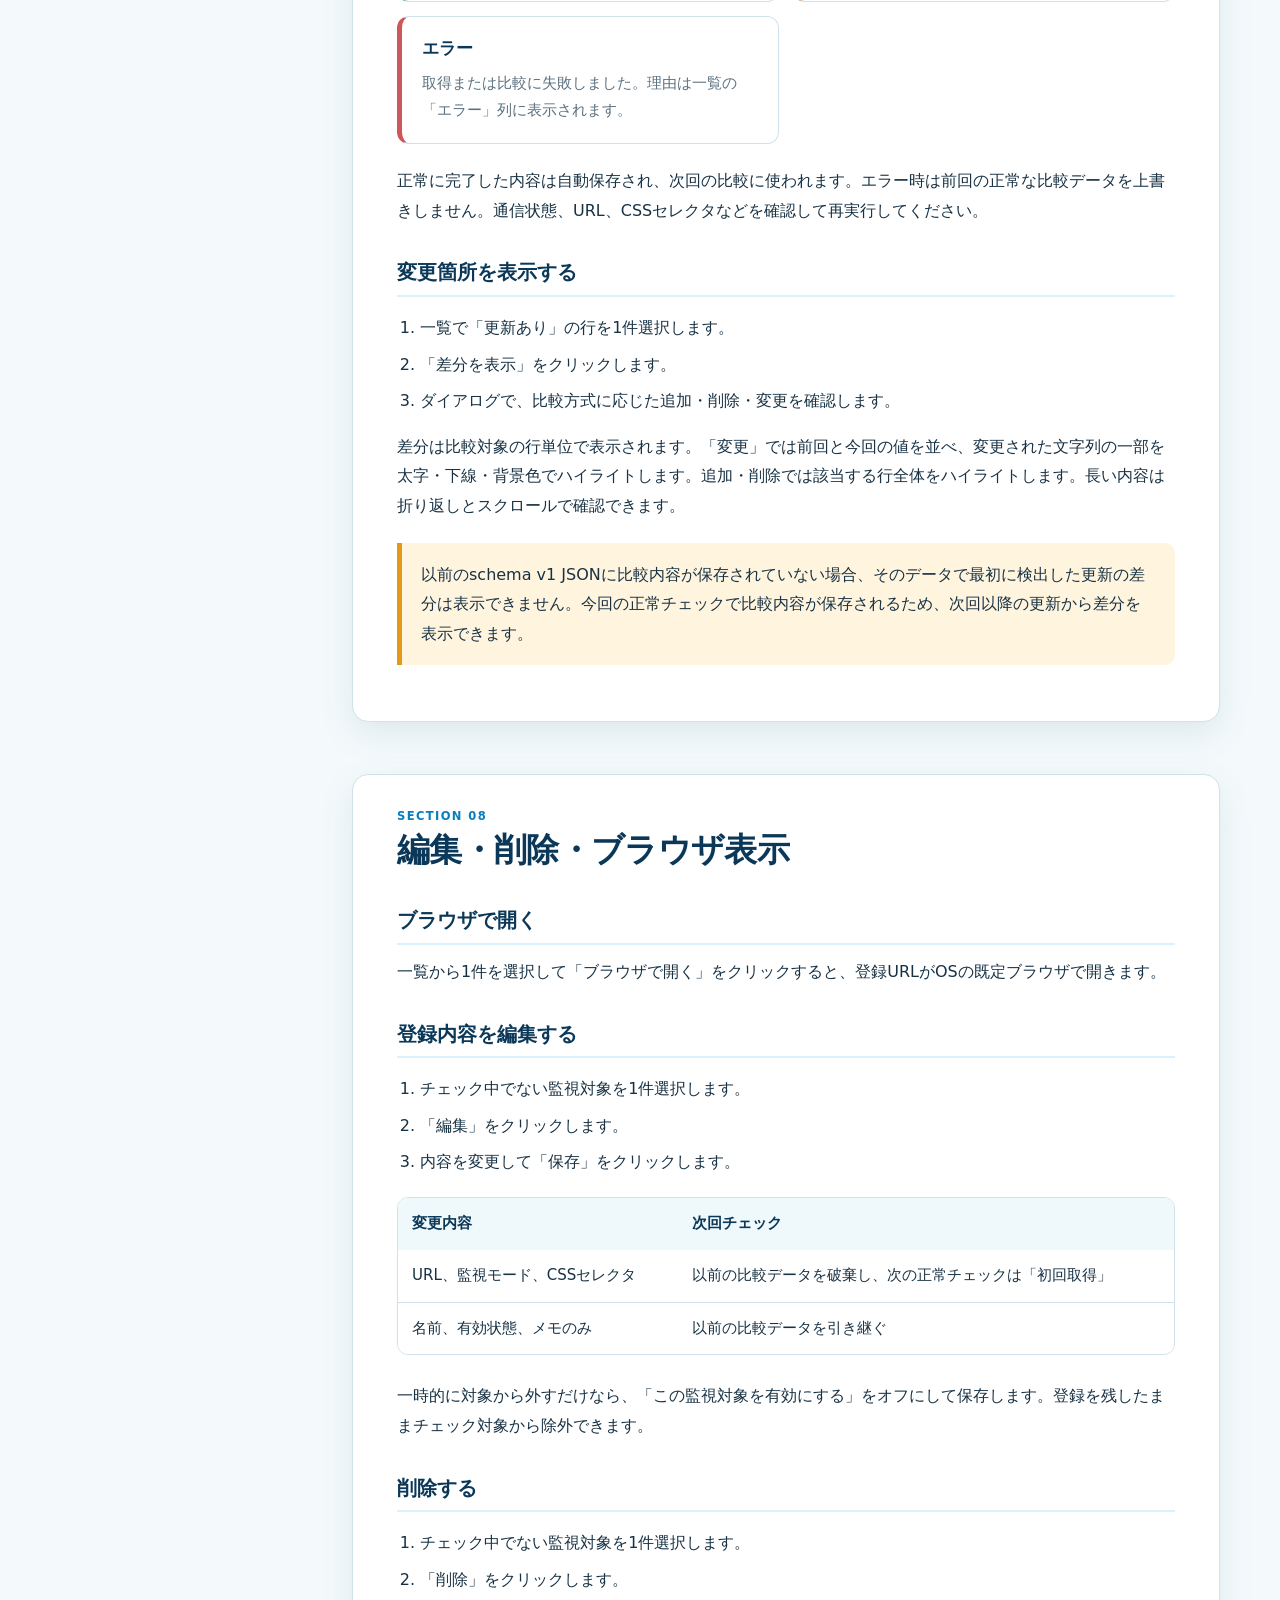
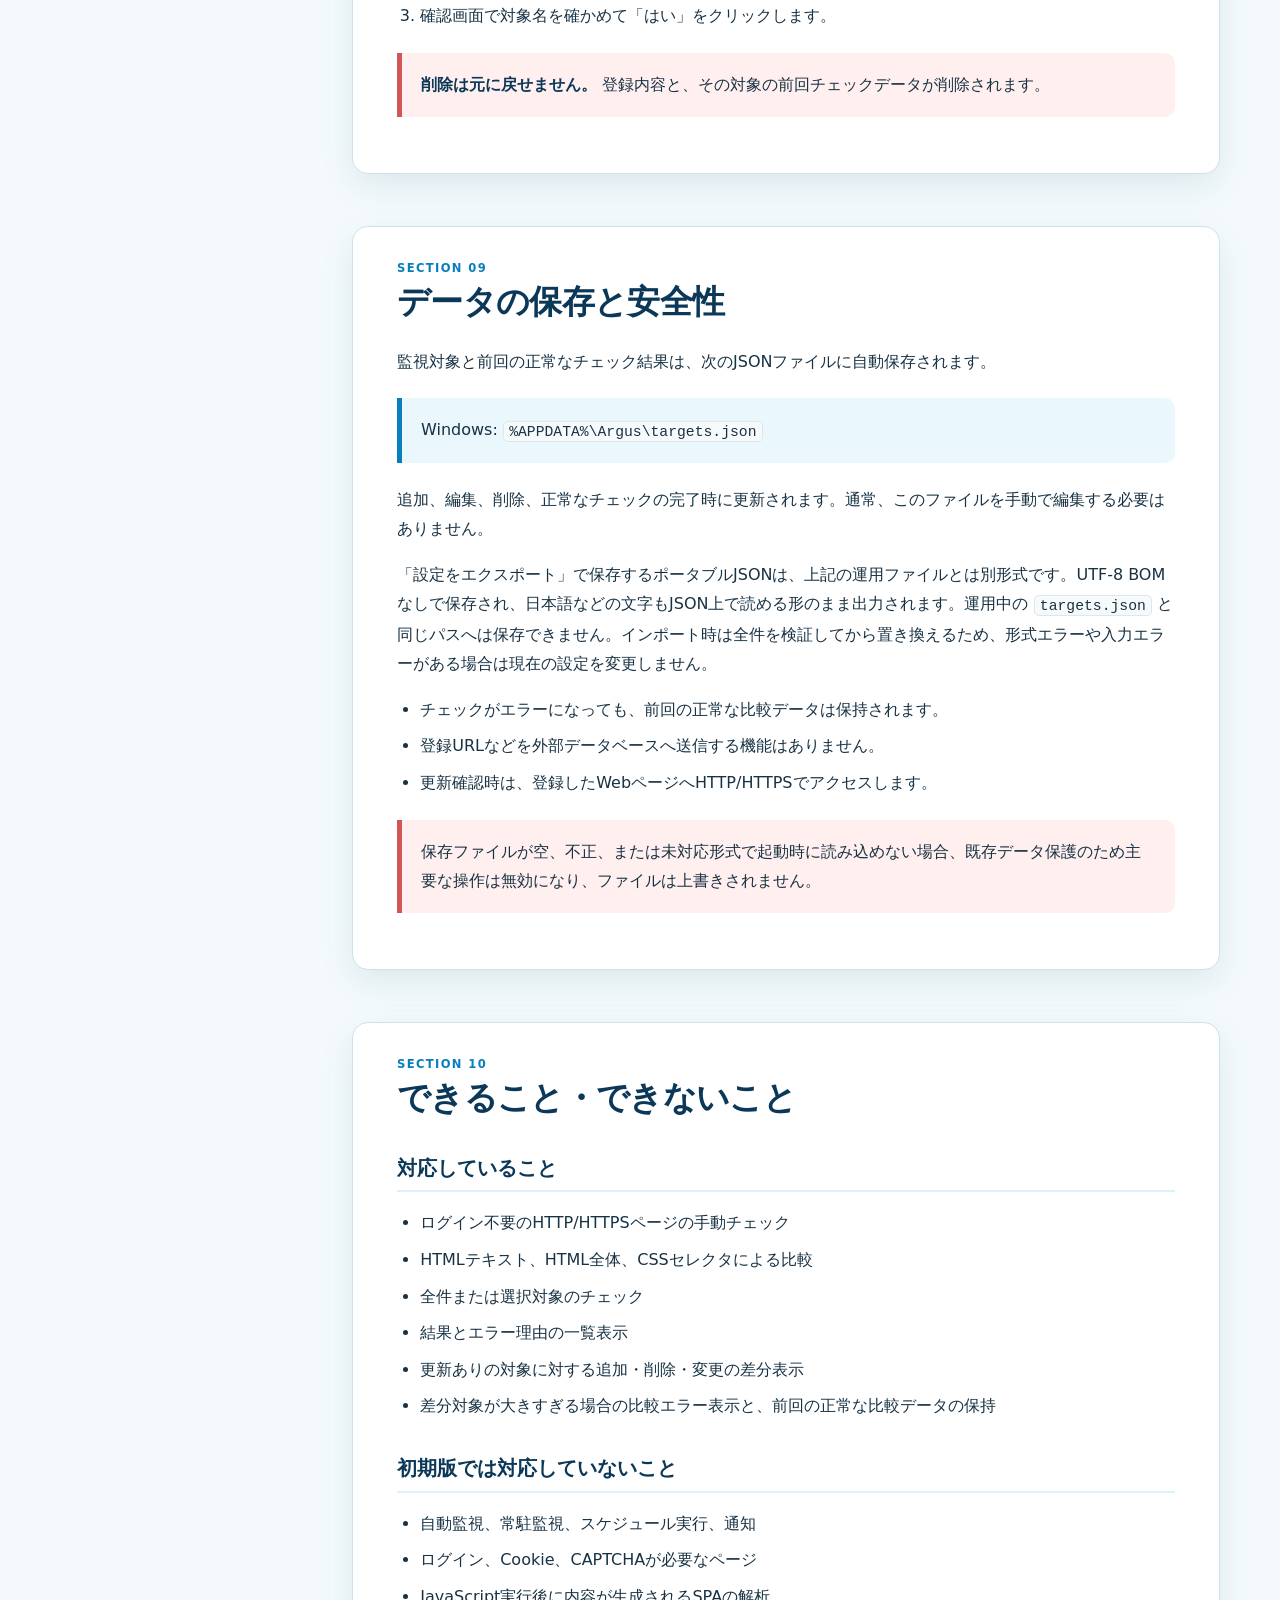
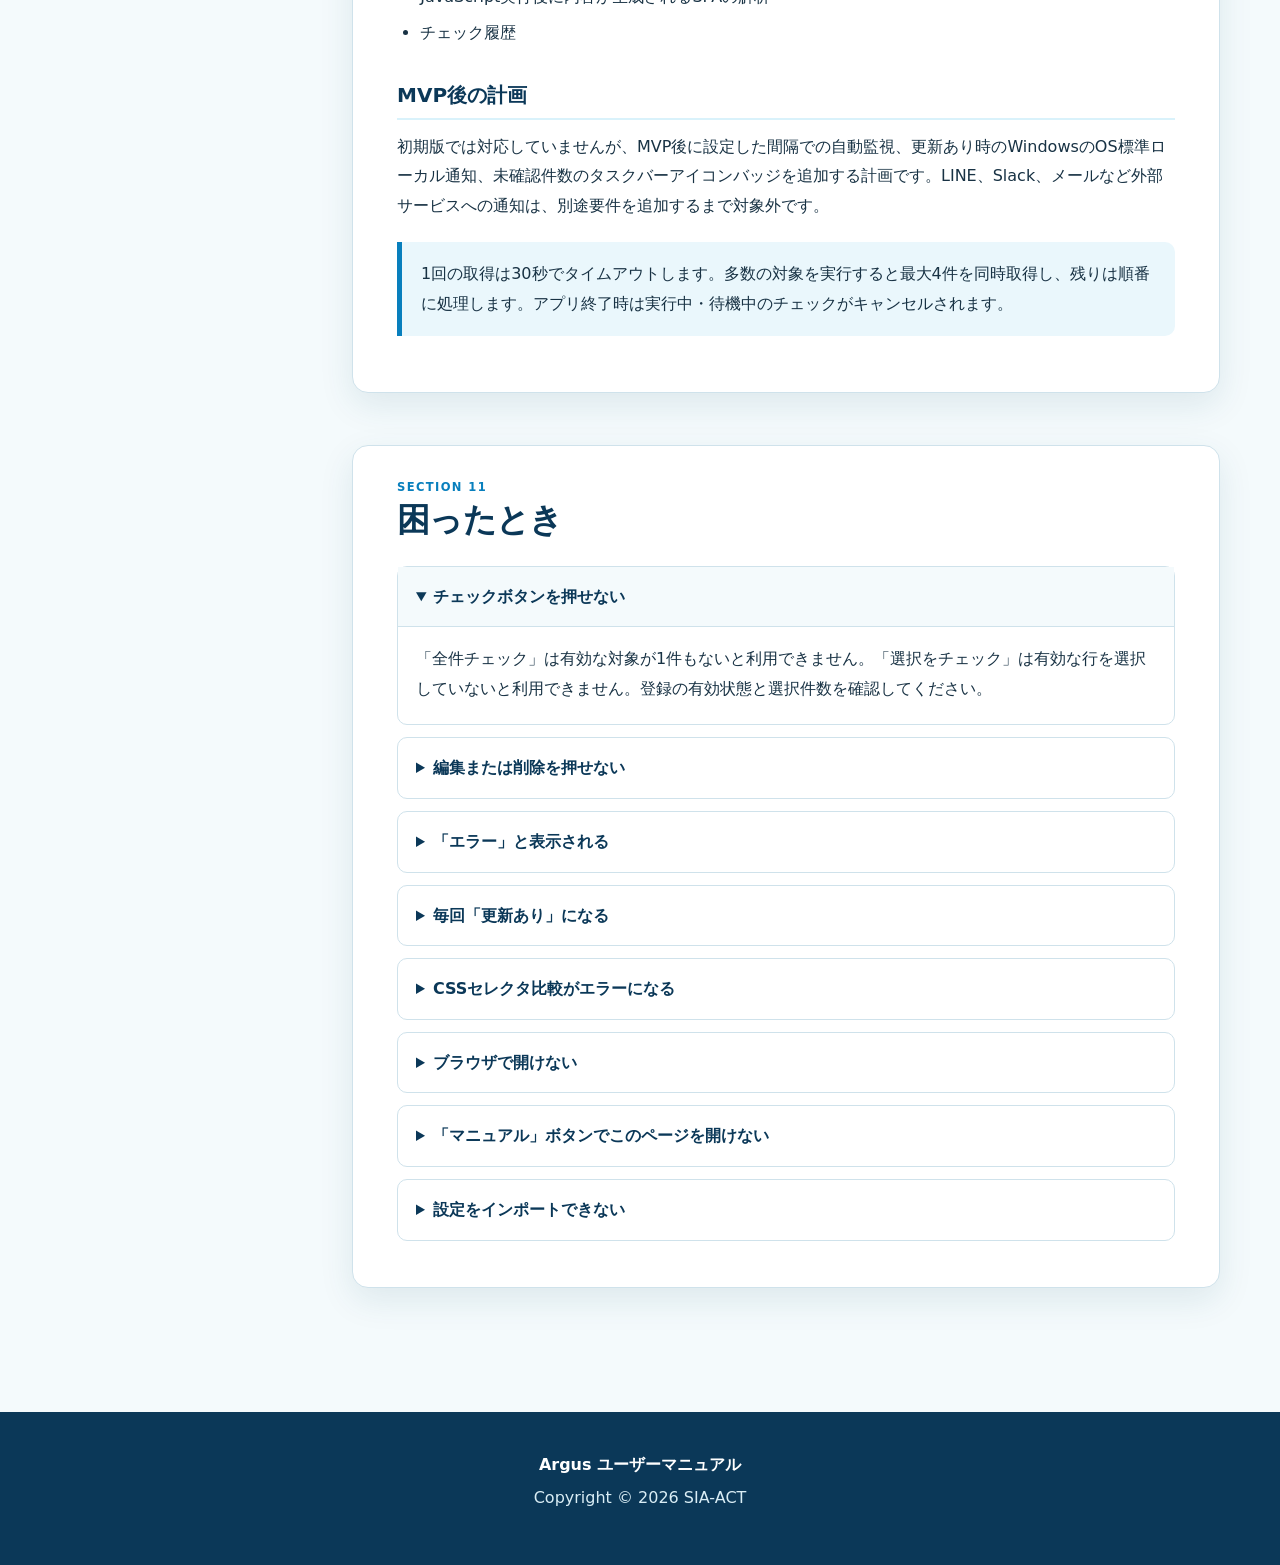
==== commit fc91dcdf: "設定JSONのUnicode文字を可読にする" ====
--- a/Manual/index.html
+++ b/Manual/index.html
@@ -817,7 +817,7 @@
         <p>監視対象と前回の正常なチェック結果は、次のJSONファイルに自動保存されます。</p>
         <div class="callout"><p>Windows: <code>%APPDATA%\Argus\targets.json</code></p></div>
         <p>追加、編集、削除、正常なチェックの完了時に更新されます。通常、このファイルを手動で編集する必要はありません。</p>
-        <p>「設定をエクスポート」で保存するポータブルJSONは、上記の運用ファイルとは別形式です。運用中の <code>targets.json</code> と同じパスへは保存できません。インポート時は全件を検証してから置き換えるため、形式エラーや入力エラーがある場合は現在の設定を変更しません。</p>
+        <p>「設定をエクスポート」で保存するポータブルJSONは、上記の運用ファイルとは別形式です。UTF-8 BOMなしで保存され、日本語などの文字もJSON上で読める形のまま出力されます。運用中の <code>targets.json</code> と同じパスへは保存できません。インポート時は全件を検証してから置き換えるため、形式エラーや入力エラーがある場合は現在の設定を変更しません。</p>
         <ul>
           <li>チェックがエラーになっても、前回の正常な比較データは保持されます。</li>
           <li>登録URLなどを外部データベースへ送信する機能はありません。</li>
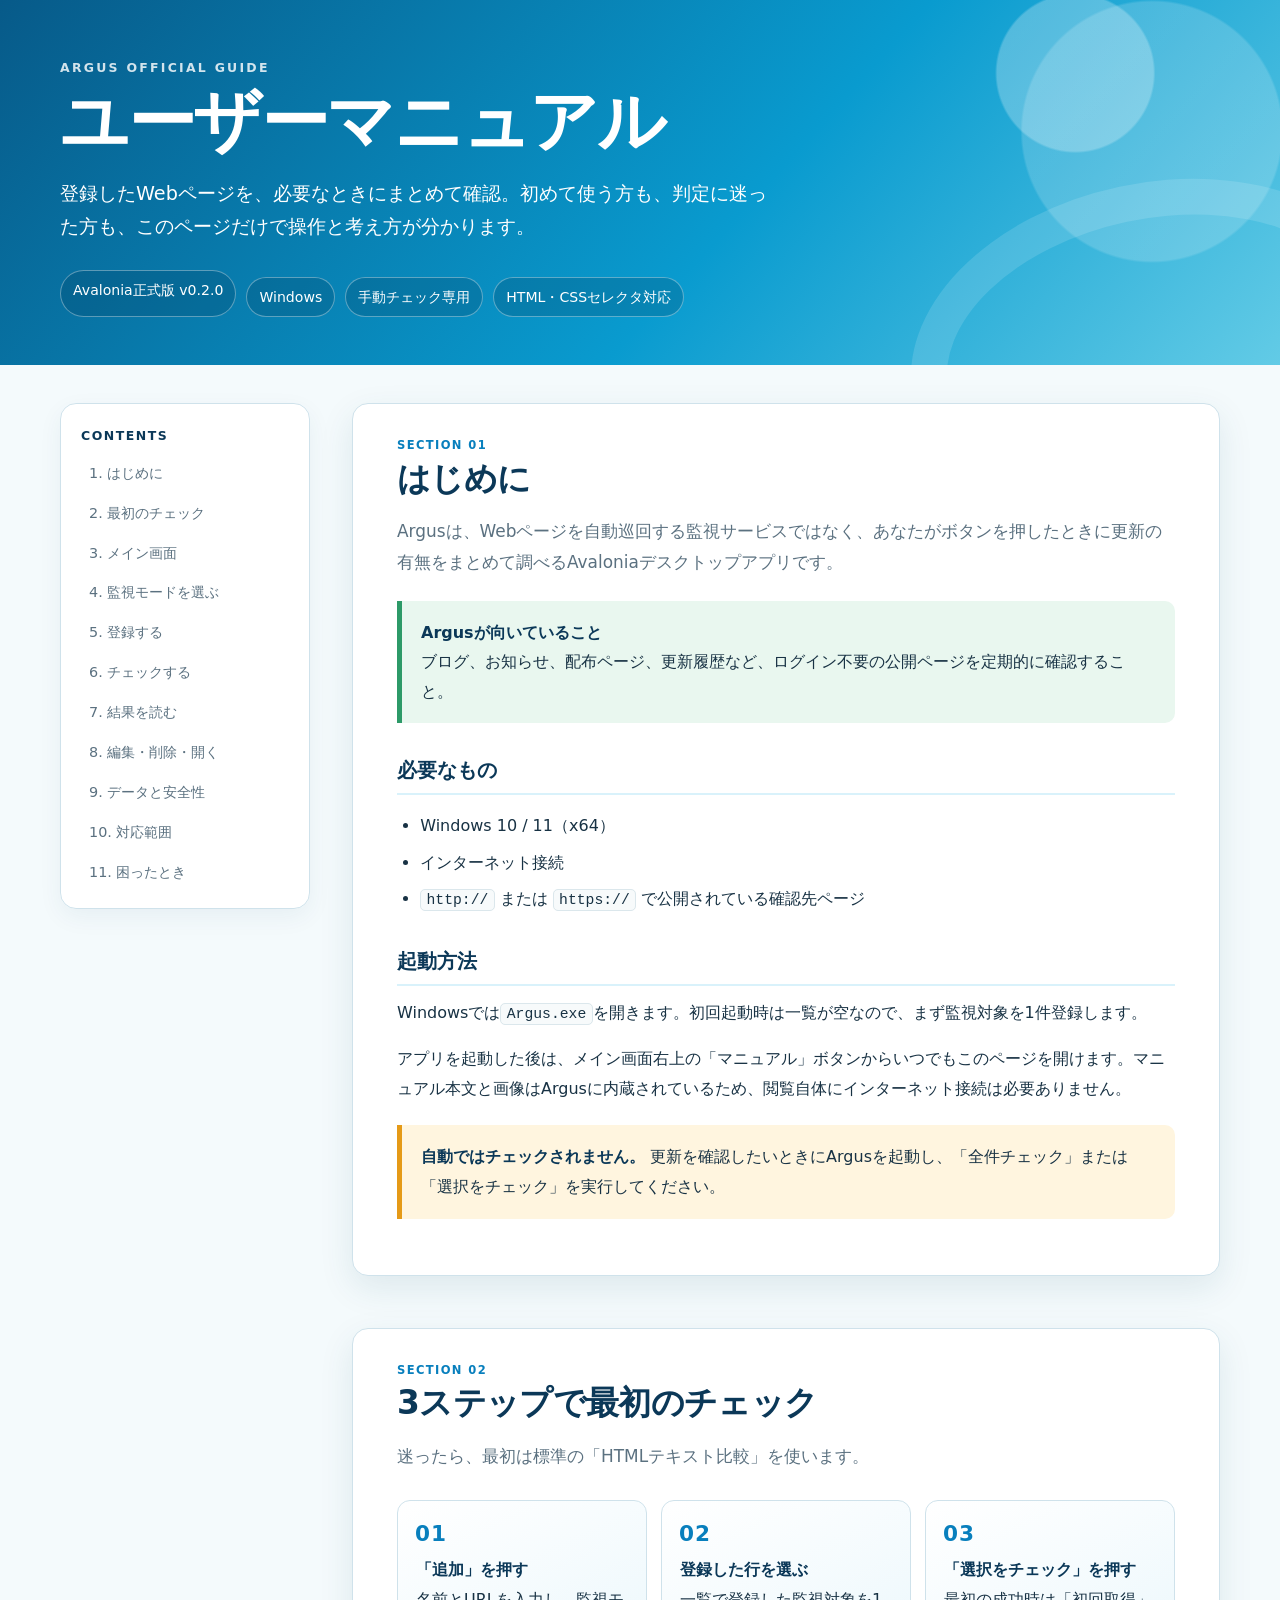
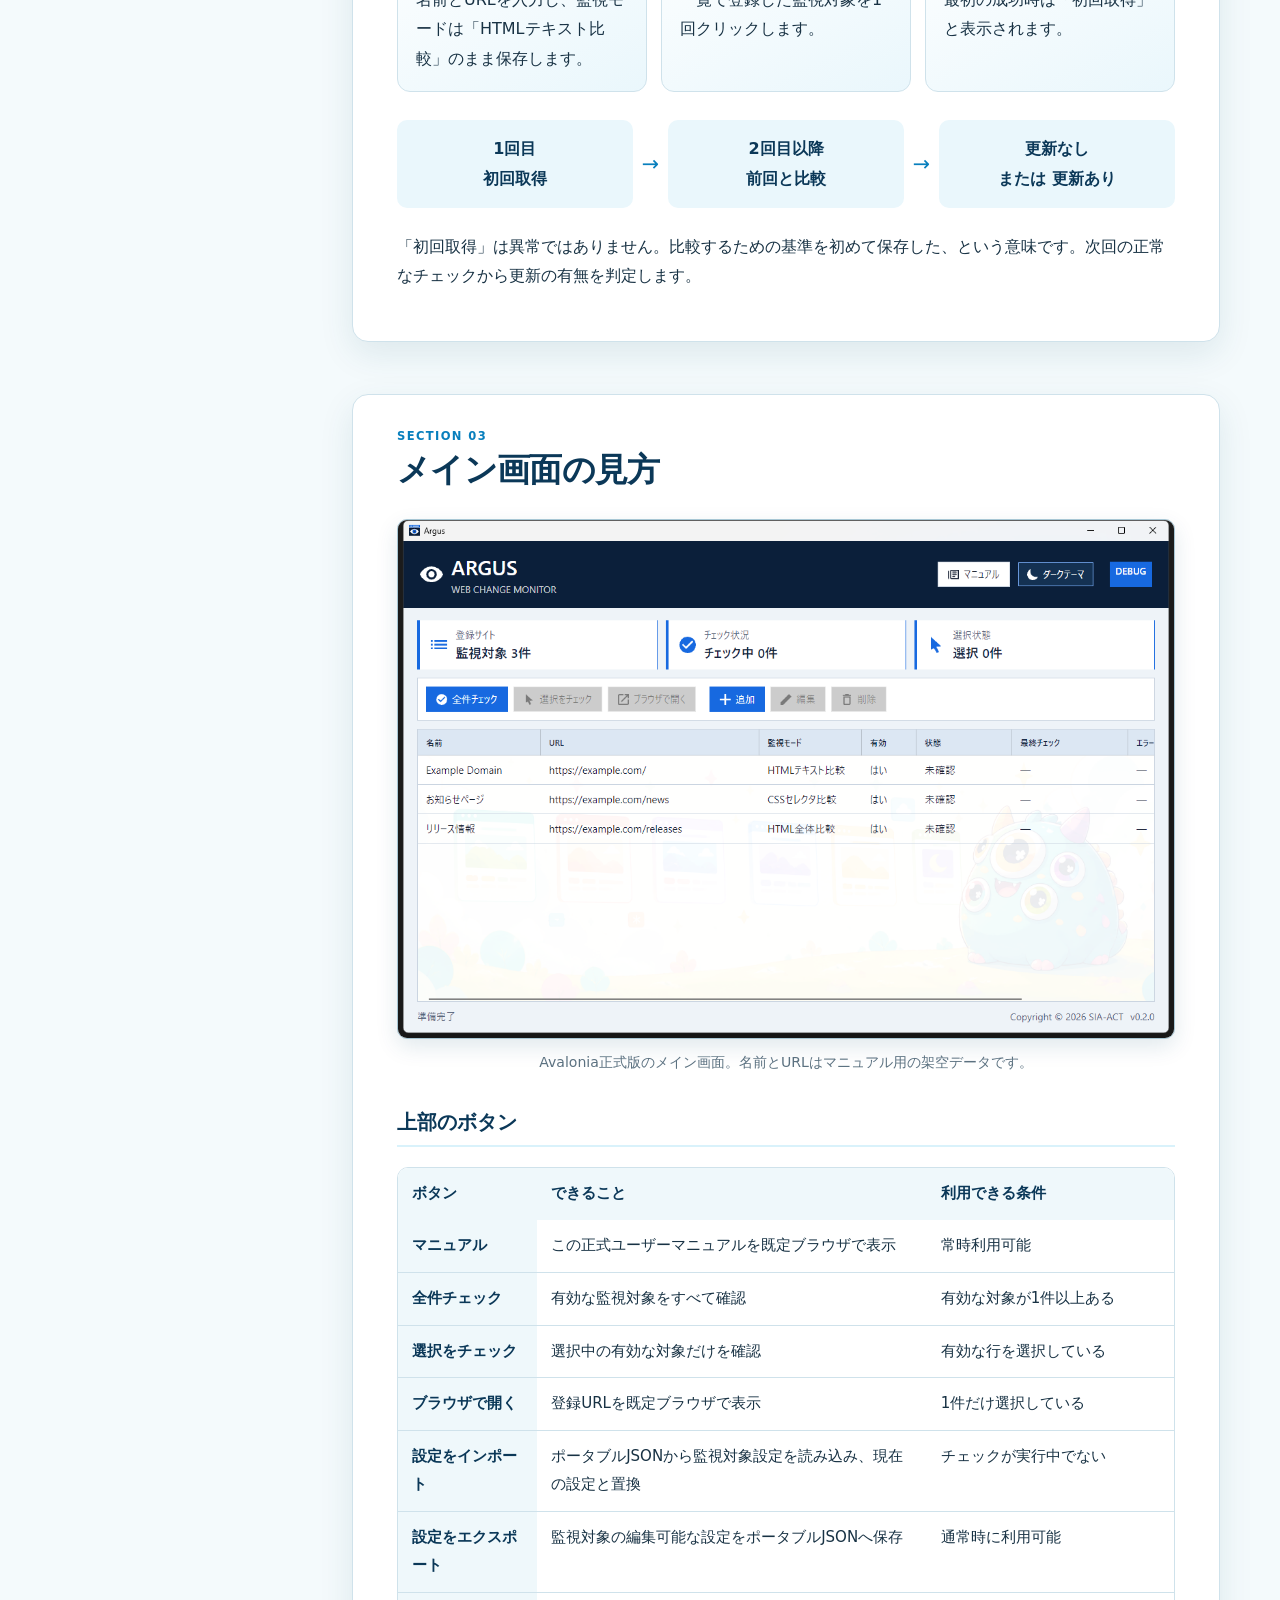
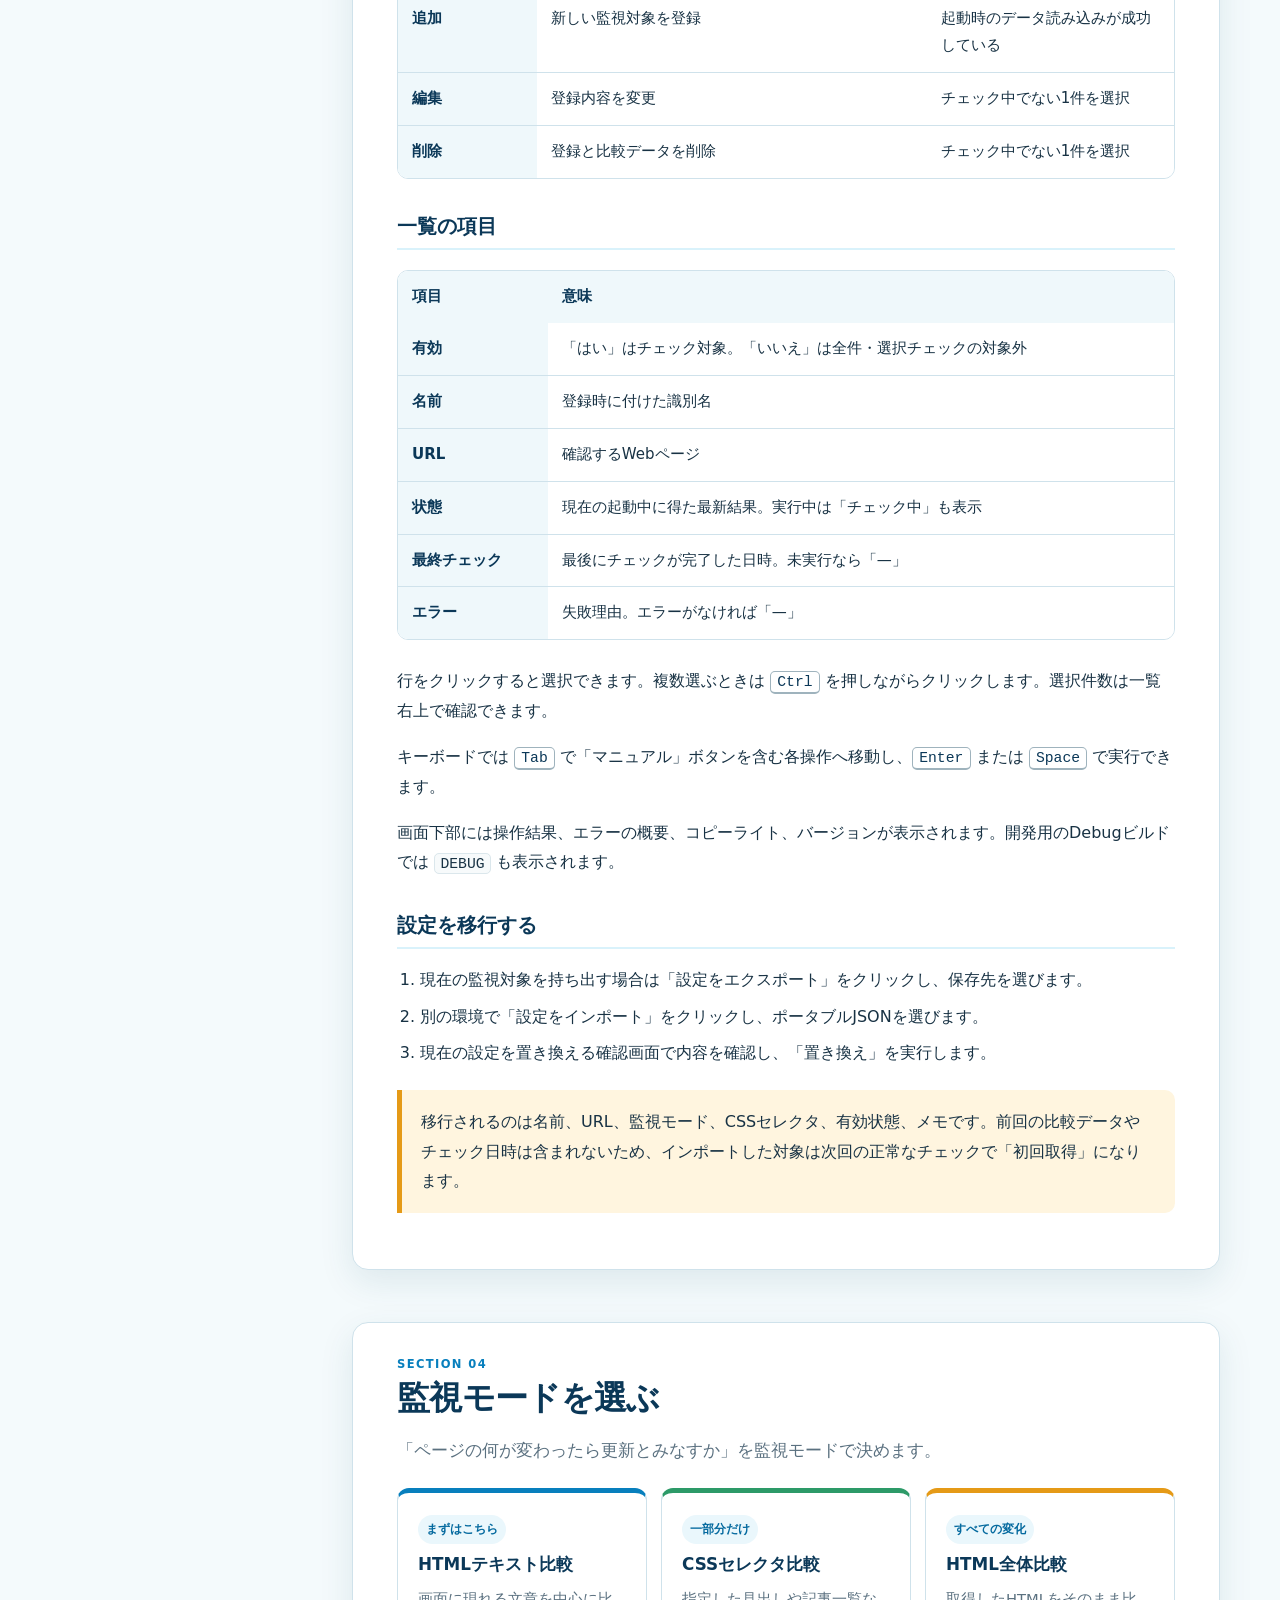
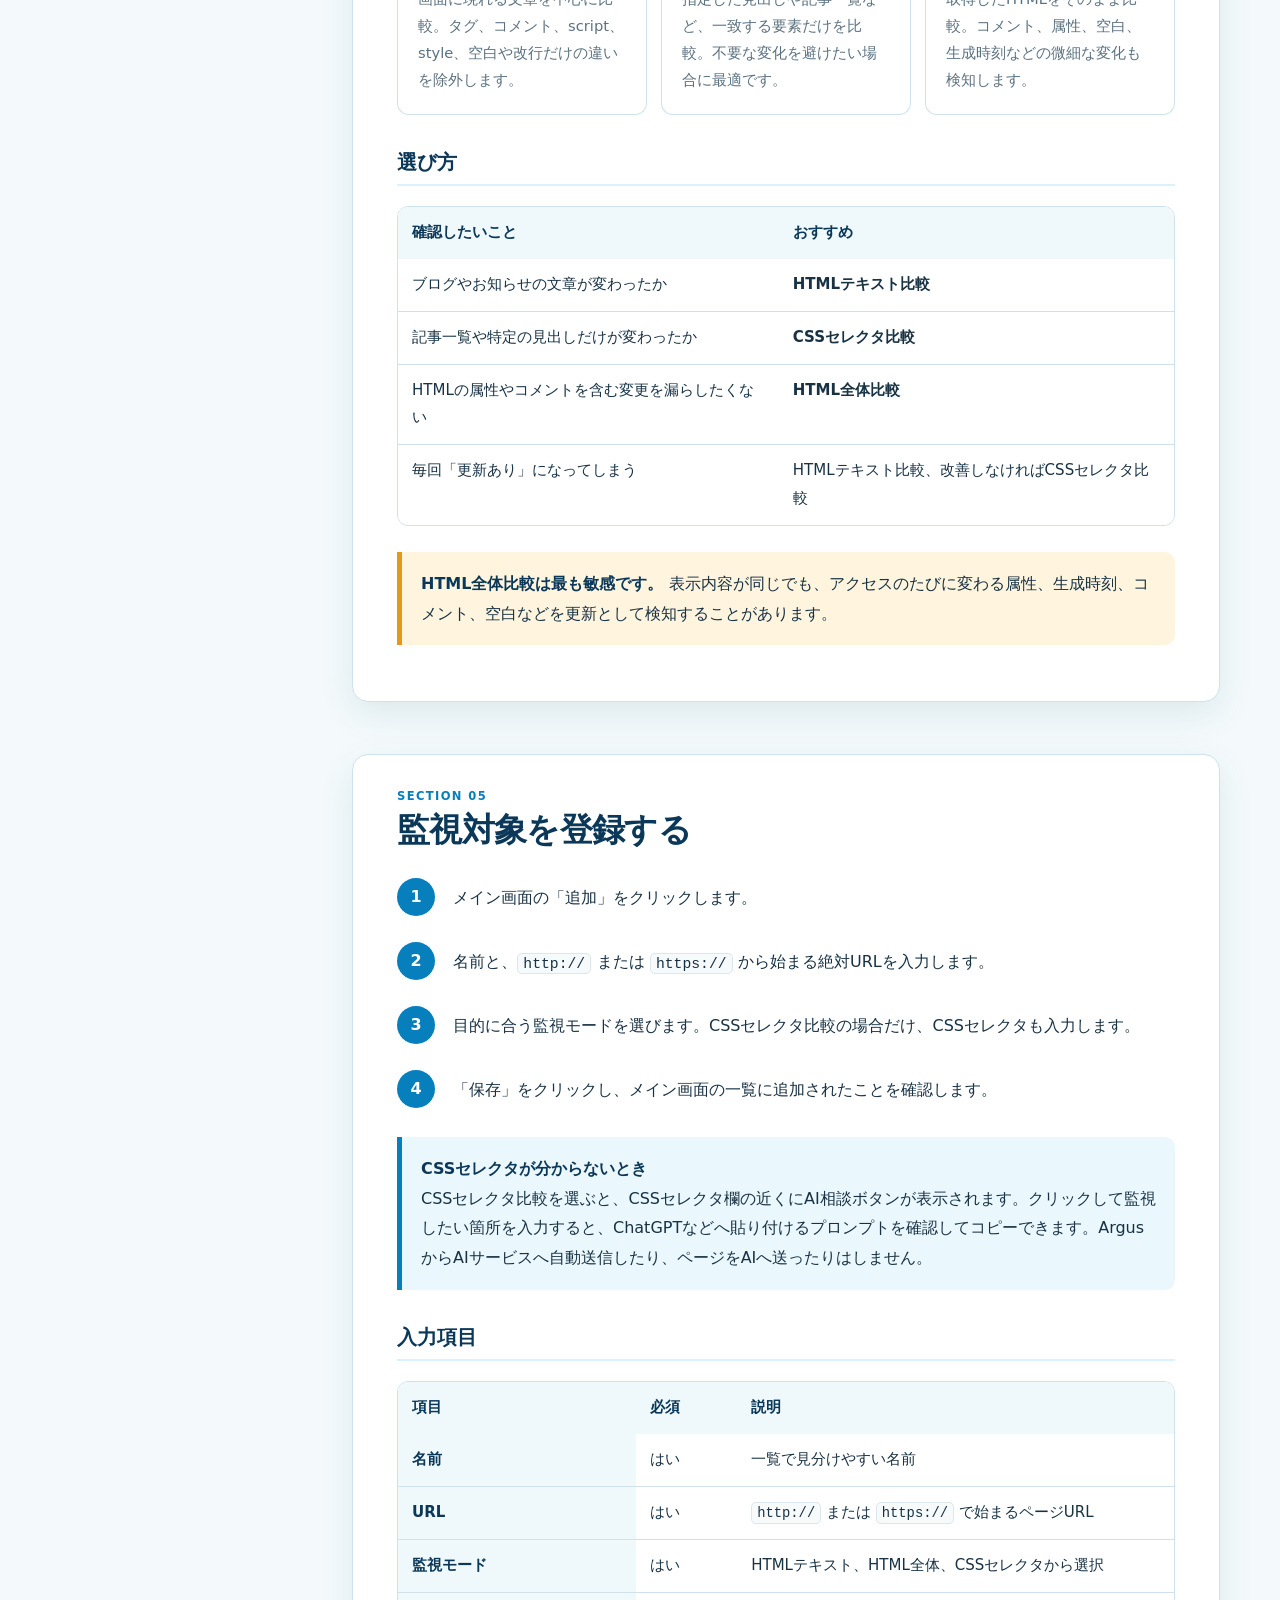
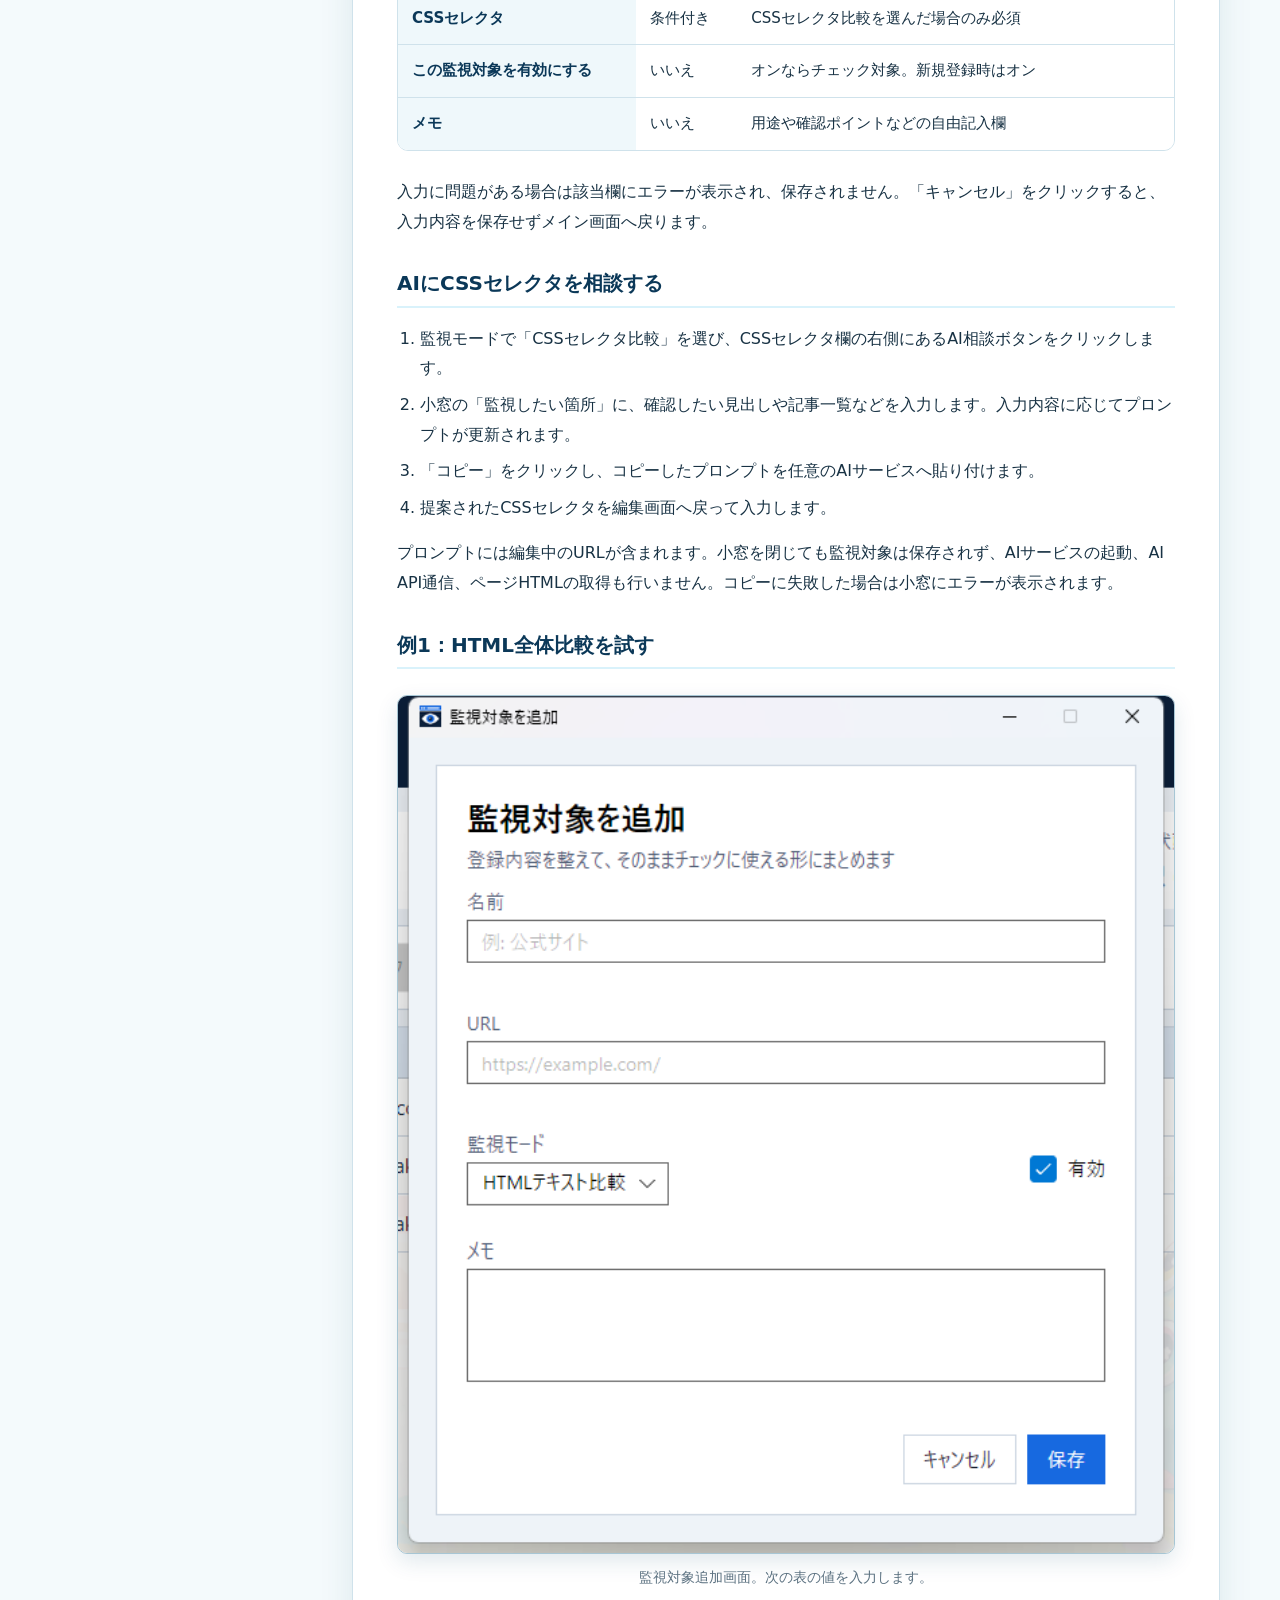
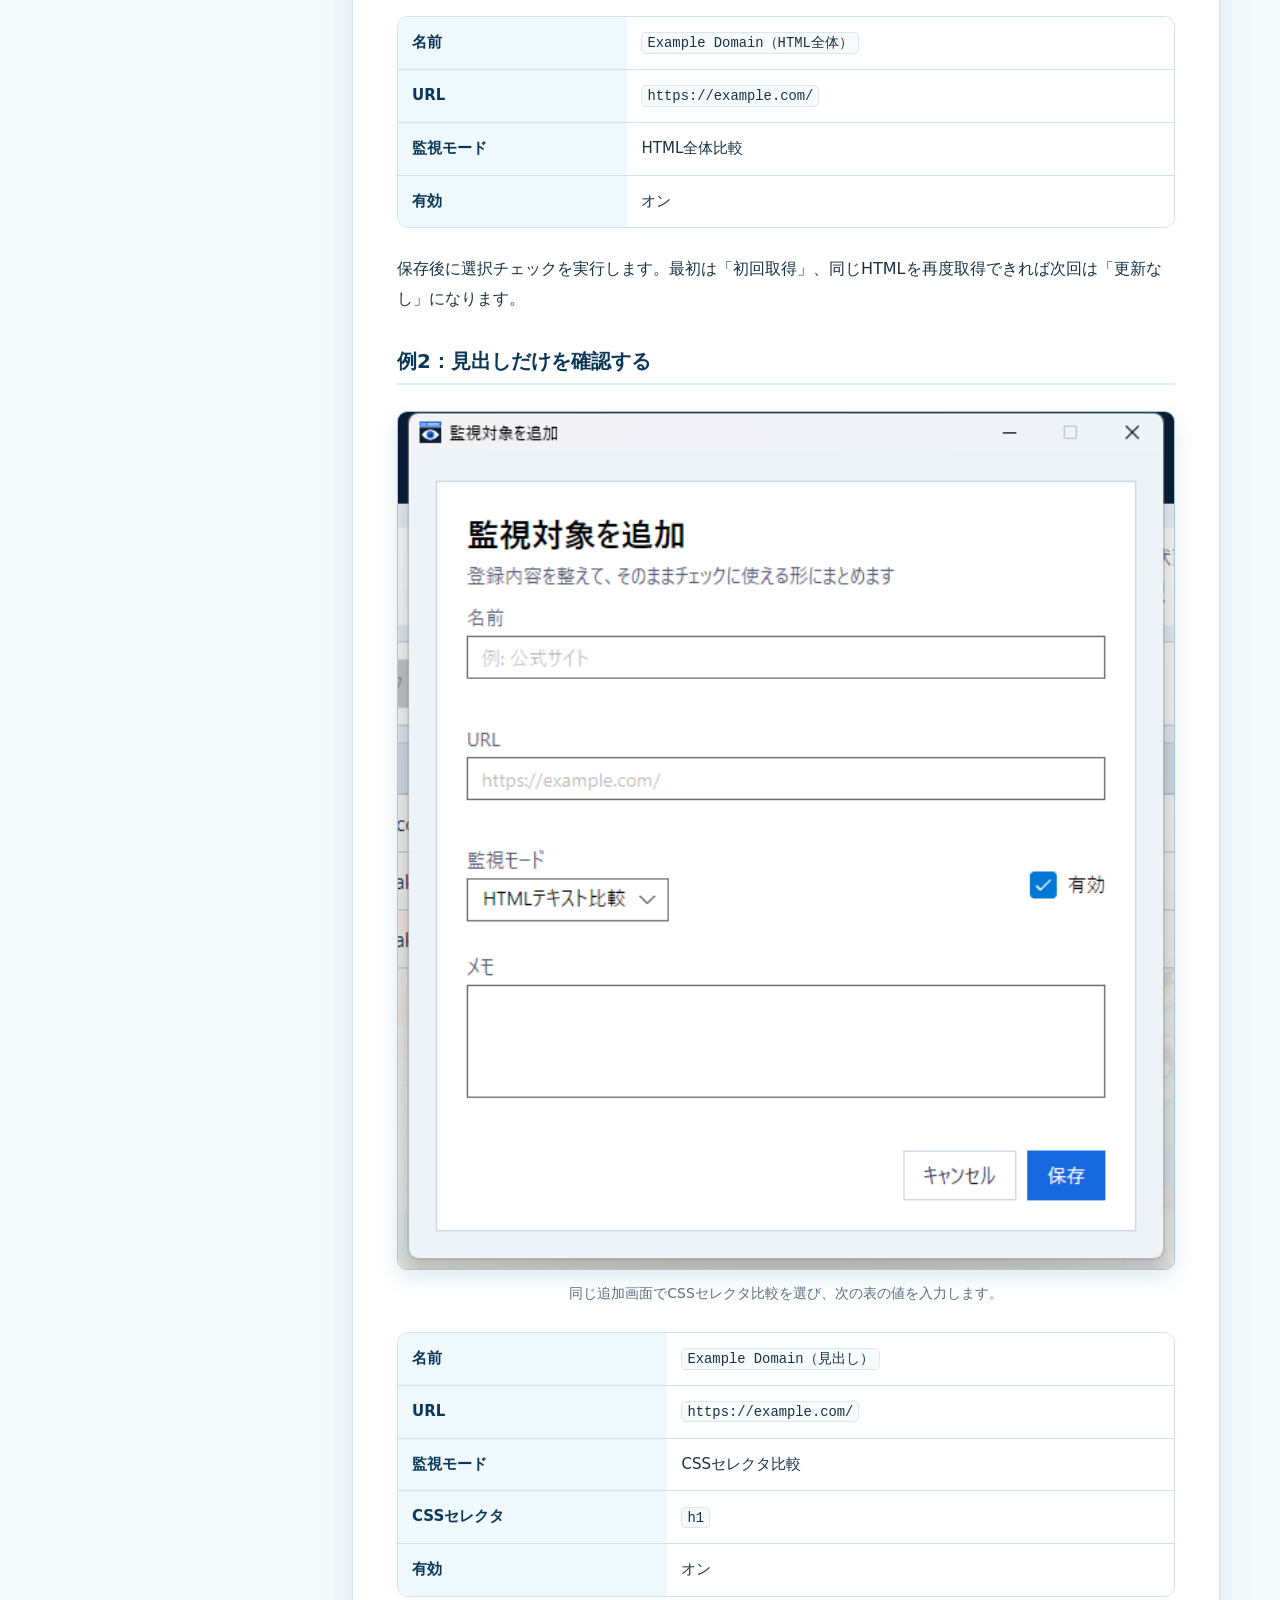
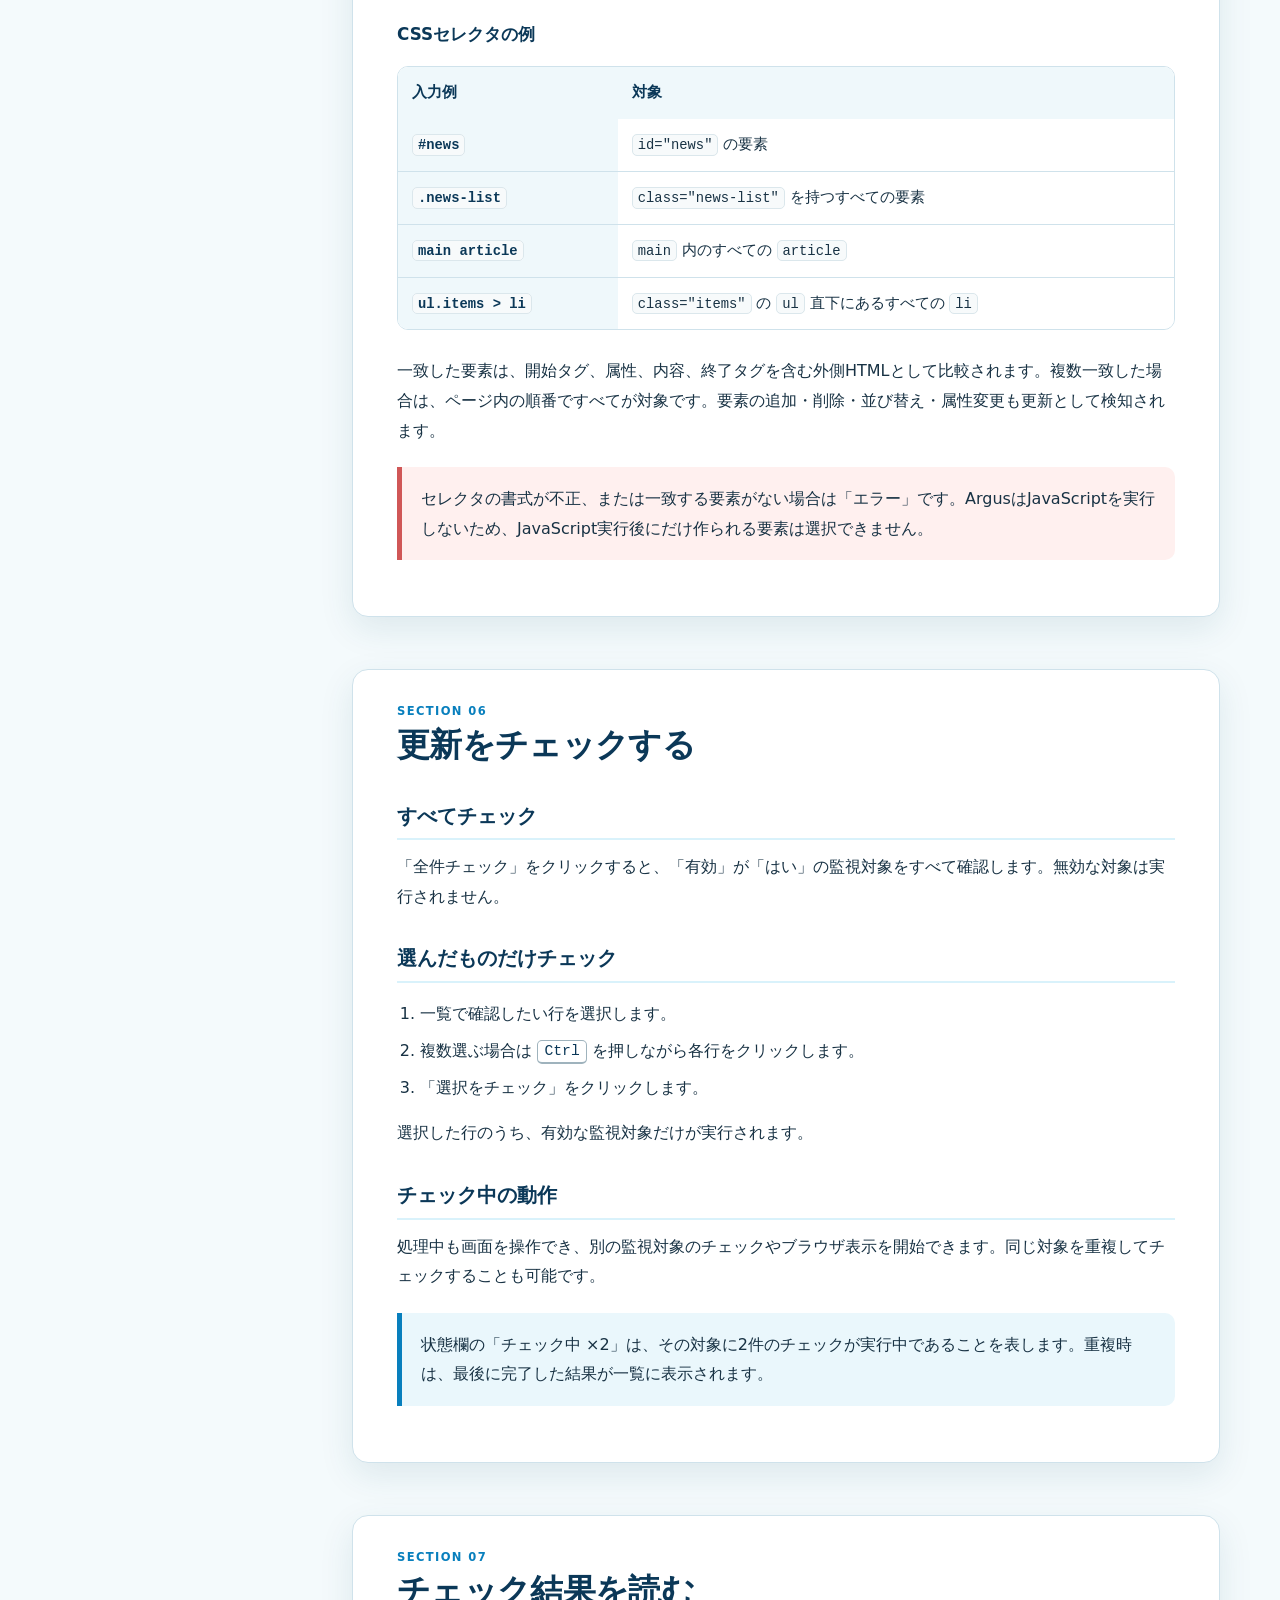
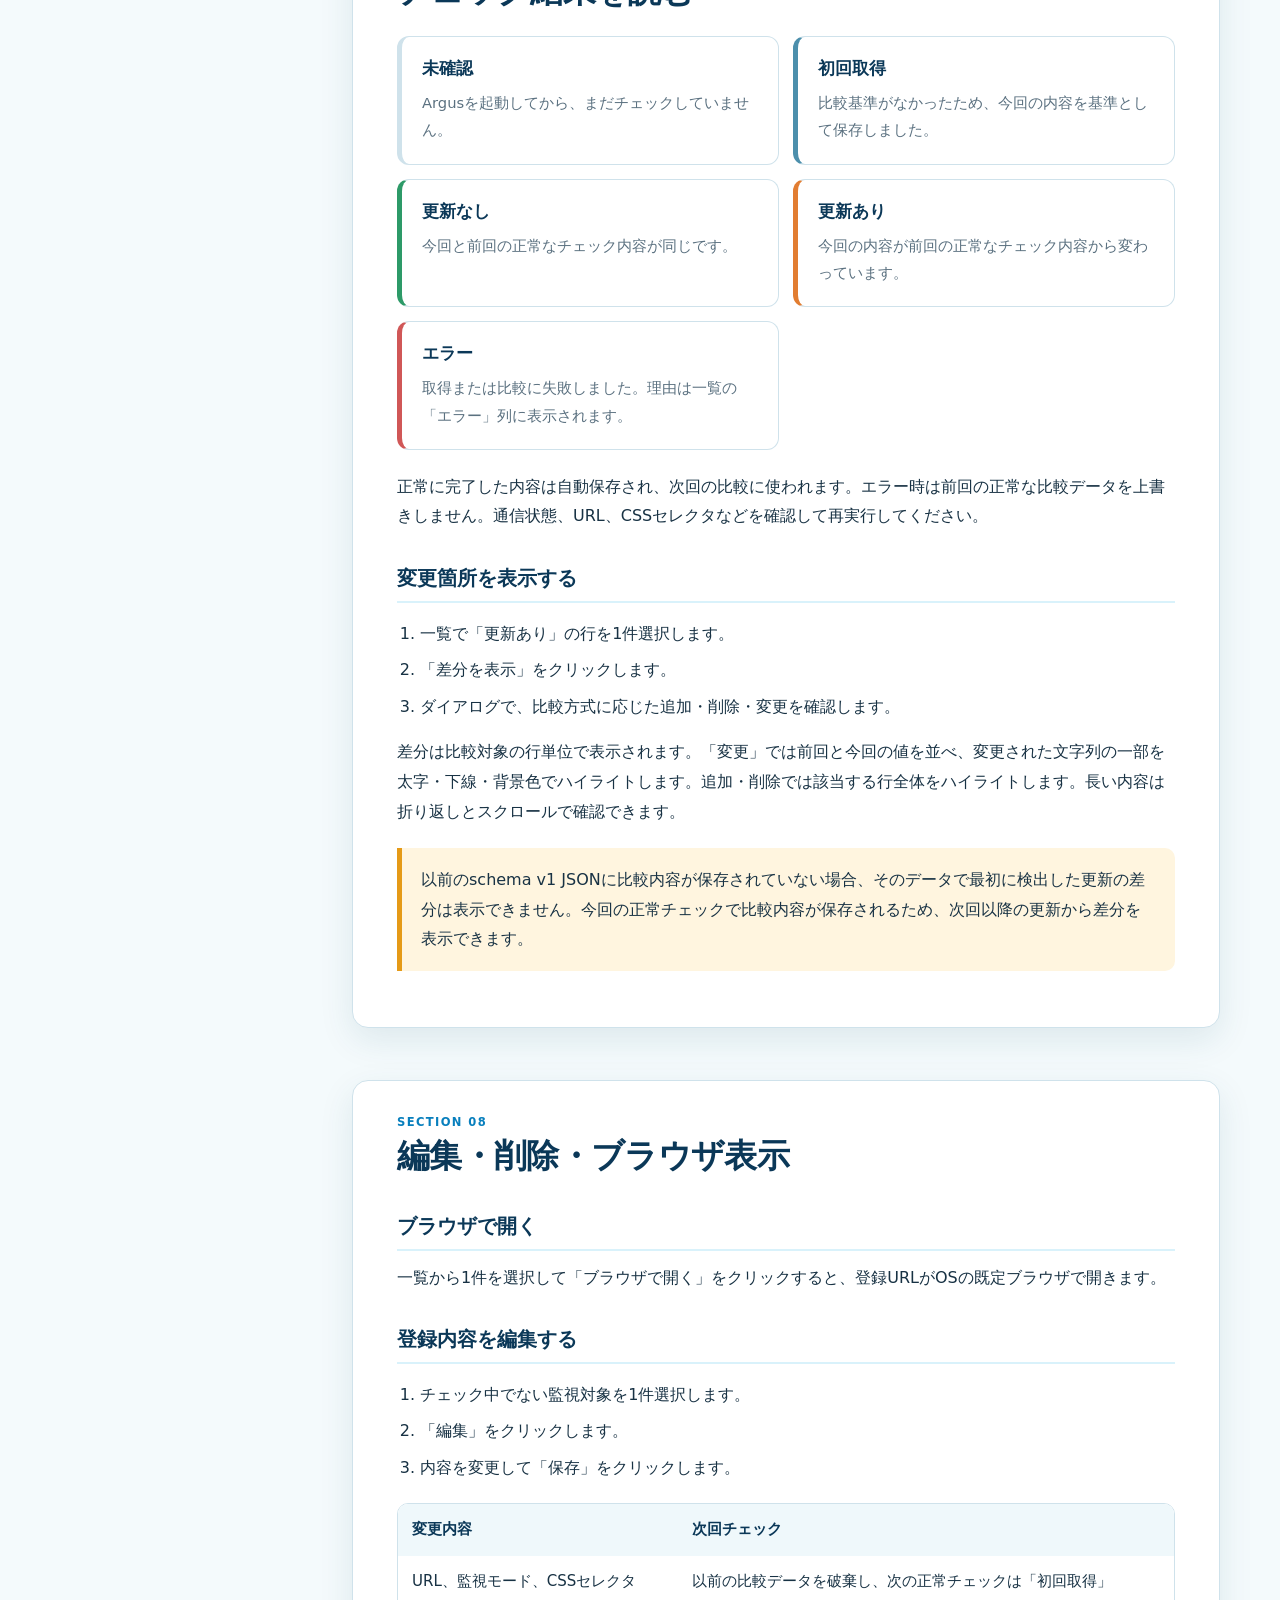
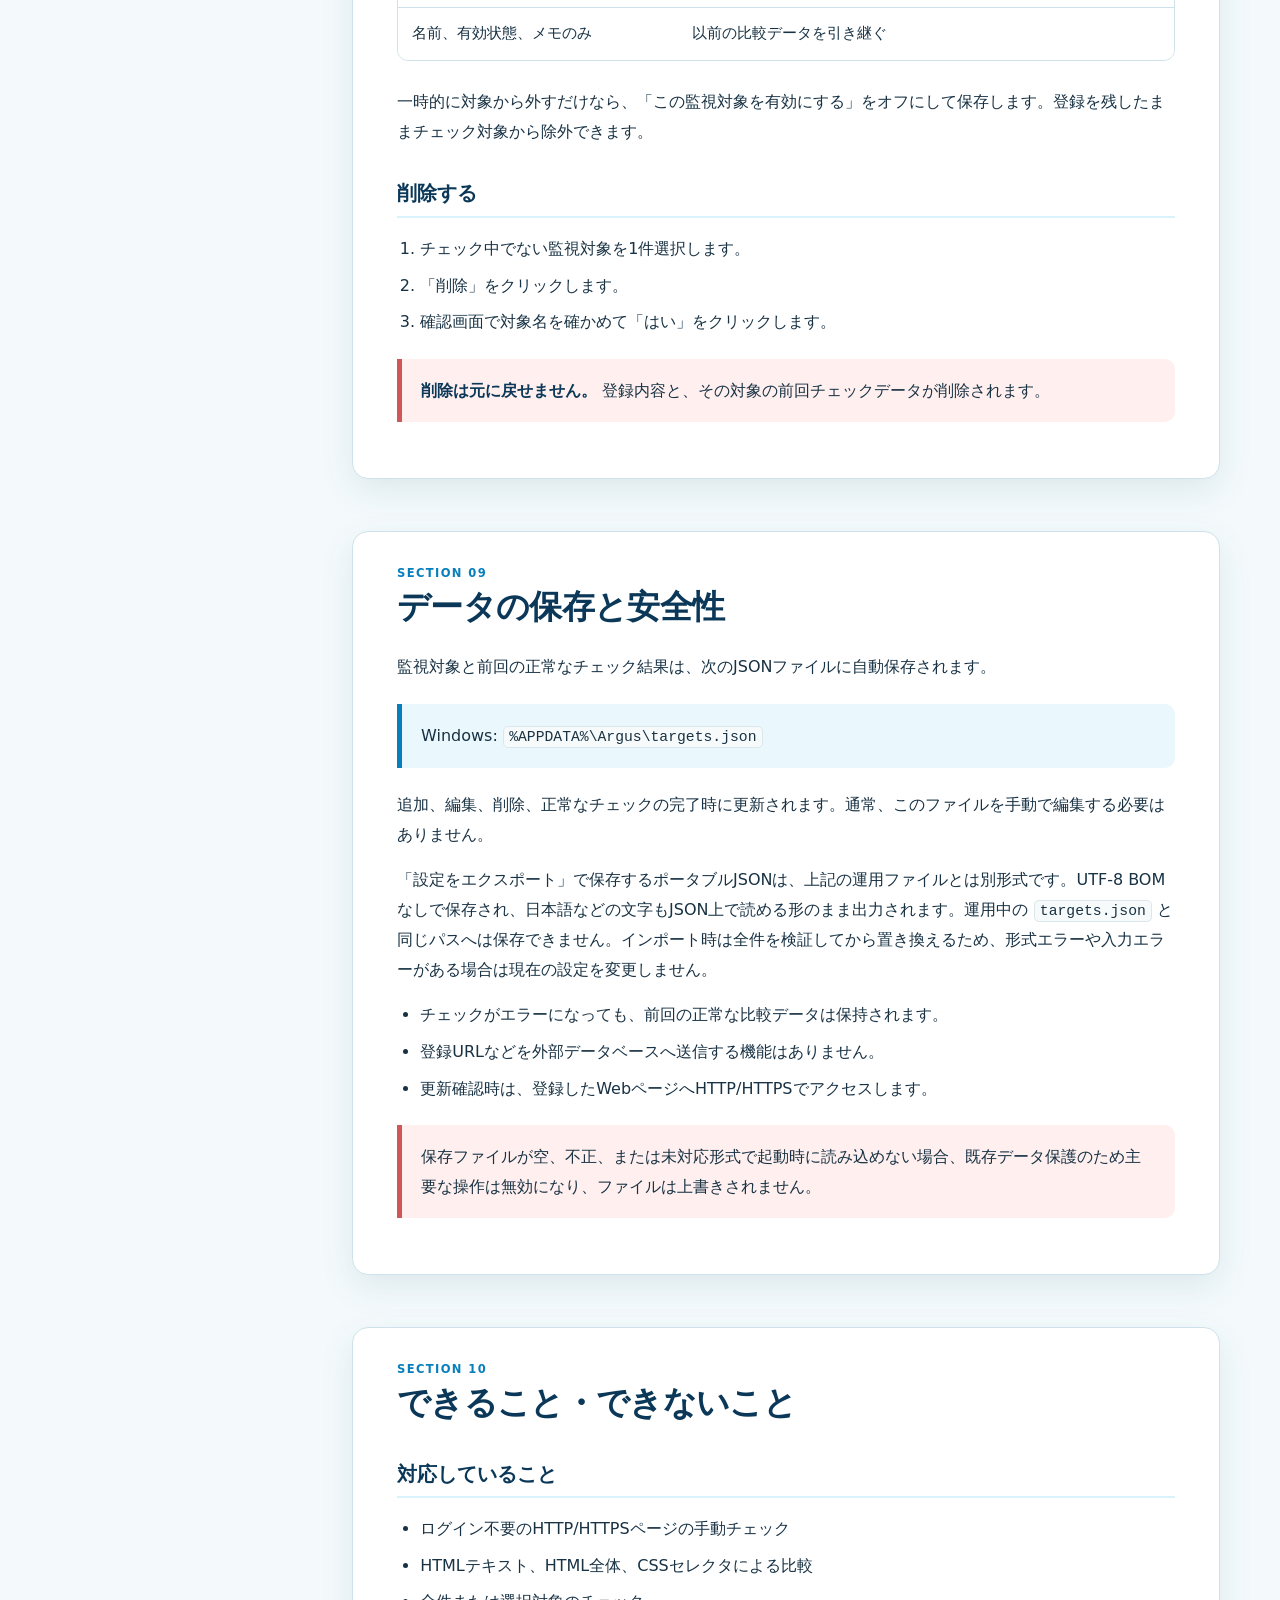
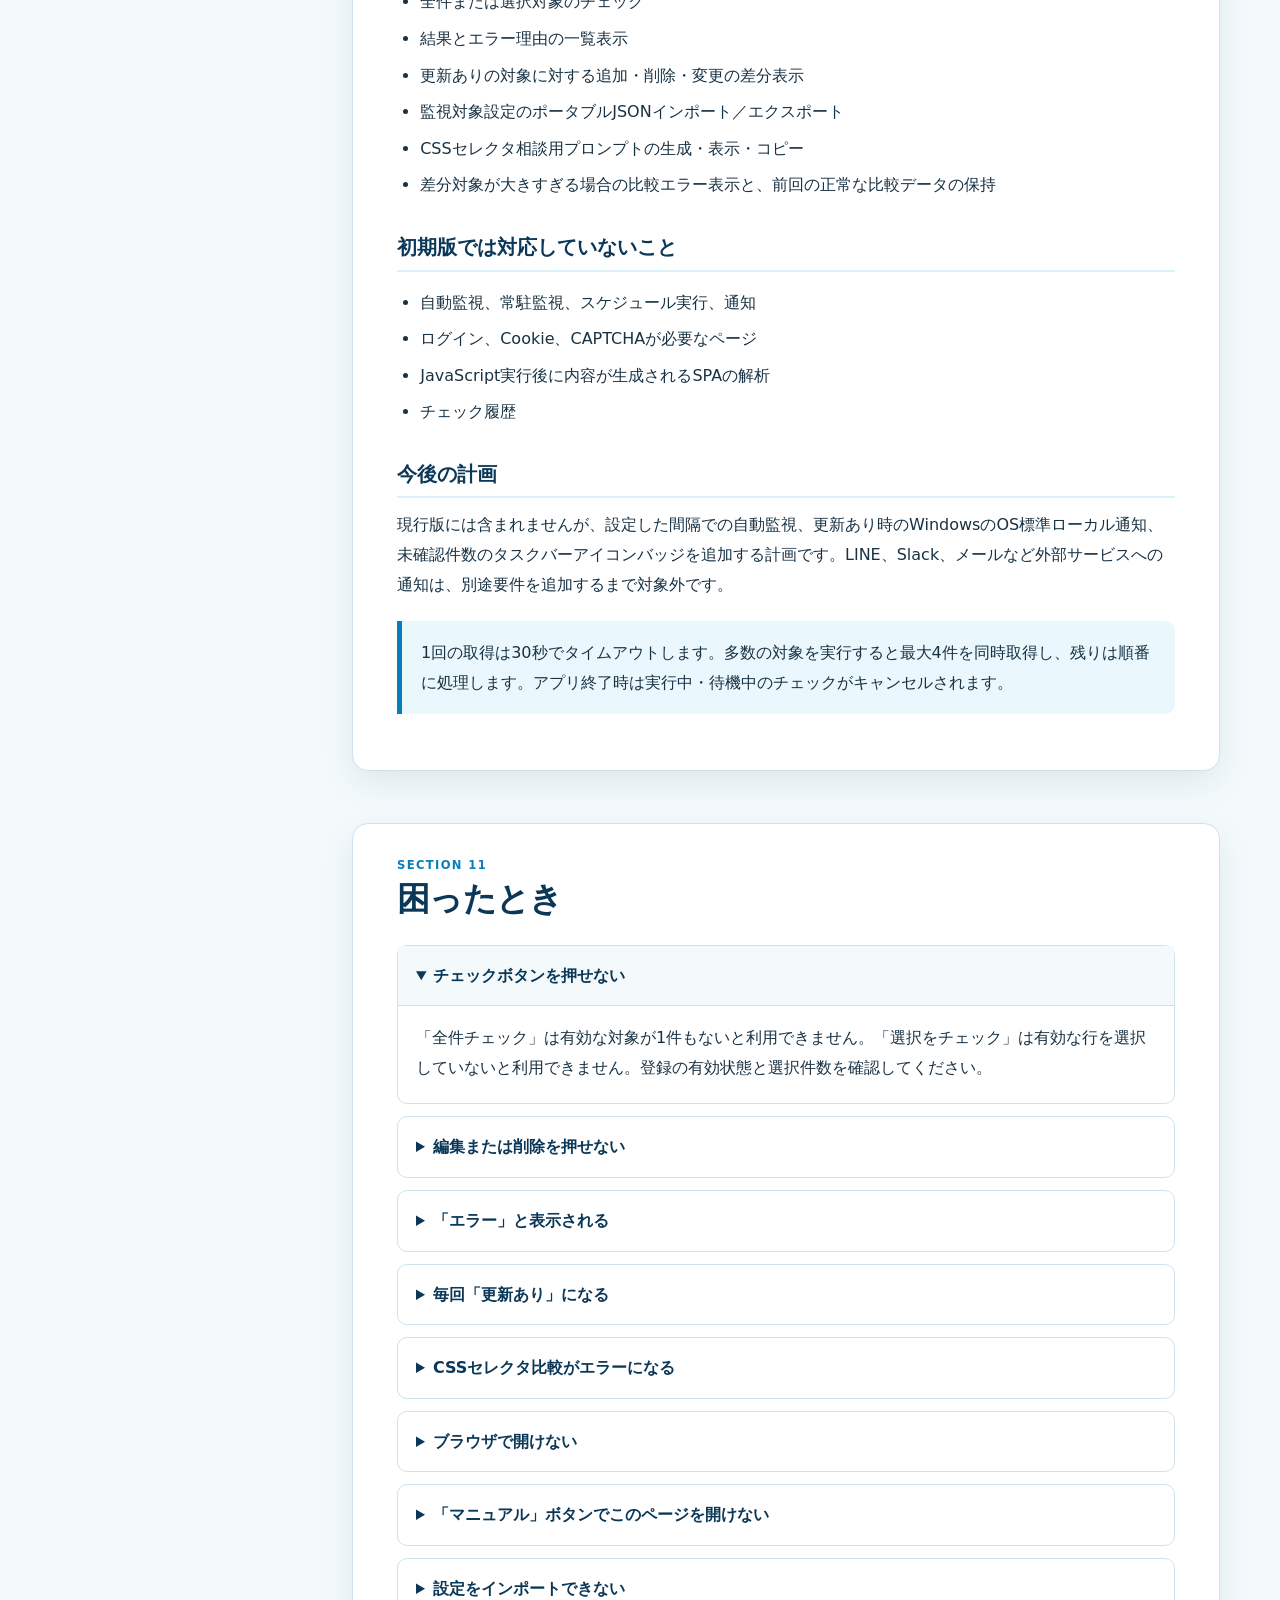
==== commit fce1231d: "README・マニュアル・設計書を現行ソースに整合" ====
--- a/Manual/index.html
+++ b/Manual/index.html
@@ -581,7 +581,7 @@
               <tr><th scope="row">ブラウザで開く</th><td>登録URLを既定ブラウザで表示</td><td>1件だけ選択している</td></tr>
               <tr><th scope="row">設定をインポート</th><td>ポータブルJSONから監視対象設定を読み込み、現在の設定と置換</td><td>チェックが実行中でない</td></tr>
               <tr><th scope="row">設定をエクスポート</th><td>監視対象の編集可能な設定をポータブルJSONへ保存</td><td>通常時に利用可能</td></tr>
-              <tr><th scope="row">追加</th><td>新しい監視対象を登録</td><td>常時利用可能</td></tr>
+              <tr><th scope="row">追加</th><td>新しい監視対象を登録</td><td>起動時のデータ読み込みが成功している</td></tr>
               <tr><th scope="row">編集</th><td>登録内容を変更</td><td>チェック中でない1件を選択</td></tr>
               <tr><th scope="row">削除</th><td>登録と比較データを削除</td><td>チェック中でない1件を選択</td></tr>
             </tbody>
@@ -666,7 +666,7 @@
         </ol>
 
         <div class="callout info">
-          <p><strong>CSSセレクタが分からないとき（MVP後の追加機能）</strong><br>CSSセレクタ比較を選ぶと、CSSセレクタ欄の近くにAI相談ボタンが表示されます。クリックして監視したい箇所を入力すると、ChatGPTなどへ貼り付けるプロンプトを確認してコピーできます。ArgusからAIサービスへ自動送信したり、ページをAIへ送ったりはしません。</p>
+          <p><strong>CSSセレクタが分からないとき</strong><br>CSSセレクタ比較を選ぶと、CSSセレクタ欄の近くにAI相談ボタンが表示されます。クリックして監視したい箇所を入力すると、ChatGPTなどへ貼り付けるプロンプトを確認してコピーできます。ArgusからAIサービスへ自動送信したり、ページをAIへ送ったりはしません。</p>
         </div>
 
         <h3>入力項目</h3>
@@ -684,6 +684,15 @@
           </table>
         </div>
         <p>入力に問題がある場合は該当欄にエラーが表示され、保存されません。「キャンセル」をクリックすると、入力内容を保存せずメイン画面へ戻ります。</p>
+
+        <h3>AIにCSSセレクタを相談する</h3>
+        <ol>
+          <li>監視モードで「CSSセレクタ比較」を選び、CSSセレクタ欄の右側にあるAI相談ボタンをクリックします。</li>
+          <li>小窓の「監視したい箇所」に、確認したい見出しや記事一覧などを入力します。入力内容に応じてプロンプトが更新されます。</li>
+          <li>「コピー」をクリックし、コピーしたプロンプトを任意のAIサービスへ貼り付けます。</li>
+          <li>提案されたCSSセレクタを編集画面へ戻って入力します。</li>
+        </ol>
+        <p>プロンプトには編集中のURLが含まれます。小窓を閉じても監視対象は保存されず、AIサービスの起動、AI API通信、ページHTMLの取得も行いません。コピーに失敗した場合は小窓にエラーが表示されます。</p>
 
         <h3 id="whole-html-example">例1：HTML全体比較を試す</h3>
         <figure>
@@ -837,6 +846,8 @@
           <li>全件または選択対象のチェック</li>
           <li>結果とエラー理由の一覧表示</li>
           <li>更新ありの対象に対する追加・削除・変更の差分表示</li>
+          <li>監視対象設定のポータブルJSONインポート／エクスポート</li>
+          <li>CSSセレクタ相談用プロンプトの生成・表示・コピー</li>
           <li>差分対象が大きすぎる場合の比較エラー表示と、前回の正常な比較データの保持</li>
         </ul>
         <h3>初期版では対応していないこと</h3>
@@ -846,8 +857,8 @@
           <li>JavaScript実行後に内容が生成されるSPAの解析</li>
           <li>チェック履歴</li>
         </ul>
-        <h3>MVP後の計画</h3>
-        <p>初期版では対応していませんが、MVP後に設定した間隔での自動監視、更新あり時のWindowsのOS標準ローカル通知、未確認件数のタスクバーアイコンバッジを追加する計画です。LINE、Slack、メールなど外部サービスへの通知は、別途要件を追加するまで対象外です。</p>
+        <h3>今後の計画</h3>
+        <p>現行版には含まれませんが、設定した間隔での自動監視、更新あり時のWindowsのOS標準ローカル通知、未確認件数のタスクバーアイコンバッジを追加する計画です。LINE、Slack、メールなど外部サービスへの通知は、別途要件を追加するまで対象外です。</p>
         <div class="callout">
           <p>1回の取得は30秒でタイムアウトします。多数の対象を実行すると最大4件を同時取得し、残りは順番に処理します。アプリ終了時は実行中・待機中のチェックがキャンセルされます。</p>
         </div>
